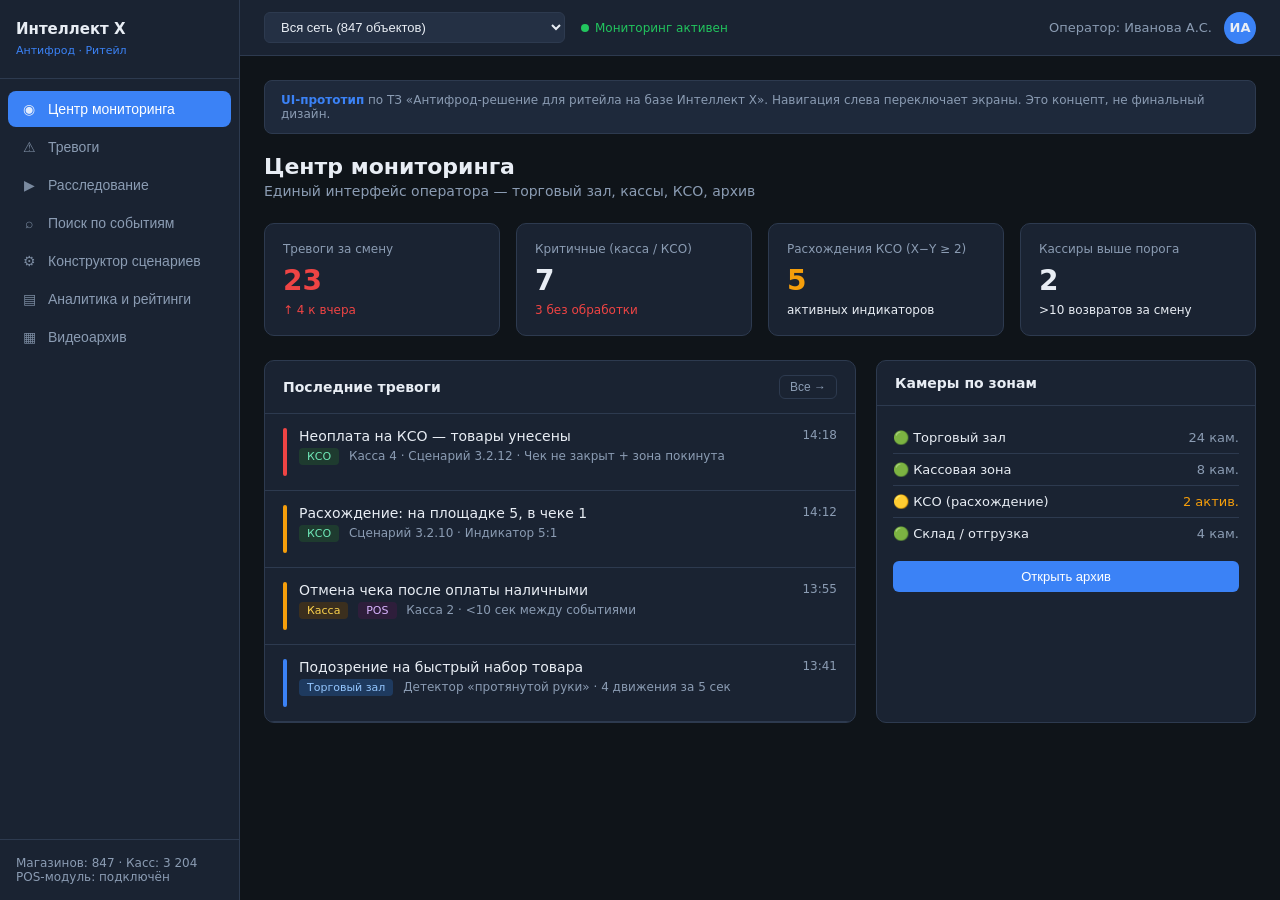
==== prototype/index.html @ 7a93de09 "1" ====
<!DOCTYPE html>
<html lang="ru">
<head>
  <meta charset="UTF-8">
  <meta name="viewport" content="width=device-width, initial-scale=1.0">
  <title>Интеллект Х — Антифрод Ритейл (прототип UI)</title>
  <style>
    :root {
      --bg: #0f1419;
      --surface: #1a2332;
      --surface2: #243044;
      --border: #2d3a4f;
      --text: #e8edf4;
      --muted: #8b9cb3;
      --accent: #3b82f6;
      --accent-hover: #2563eb;
      --danger: #ef4444;
      --warning: #f59e0b;
      --success: #22c55e;
      --sidebar-w: 240px;
    }
    * { box-sizing: border-box; margin: 0; padding: 0; }
    body {
      font-family: "Segoe UI", system-ui, sans-serif;
      background: var(--bg);
      color: var(--text);
      min-height: 100vh;
      display: flex;
    }
    .sidebar {
      width: var(--sidebar-w);
      background: var(--surface);
      border-right: 1px solid var(--border);
      display: flex;
      flex-direction: column;
      flex-shrink: 0;
    }
    .logo {
      padding: 20px 16px;
      border-bottom: 1px solid var(--border);
      font-weight: 700;
      font-size: 15px;
      line-height: 1.3;
    }
    .logo span { color: var(--accent); display: block; font-size: 11px; font-weight: 500; margin-top: 4px; }
    .nav { padding: 12px 8px; flex: 1; }
    .nav-item {
      display: flex; align-items: center; gap: 10px;
      padding: 10px 12px; border-radius: 8px; cursor: pointer;
      color: var(--muted); font-size: 14px; margin-bottom: 2px;
      border: none; background: none; width: 100%; text-align: left;
    }
    .nav-item:hover { background: var(--surface2); color: var(--text); }
    .nav-item.active { background: var(--accent); color: #fff; }
    .nav-icon { width: 18px; text-align: center; opacity: 0.85; }
    .sidebar-footer {
      padding: 16px; border-top: 1px solid var(--border);
      font-size: 12px; color: var(--muted);
    }
    .main { flex: 1; display: flex; flex-direction: column; overflow: hidden; }
    .topbar {
      height: 56px; background: var(--surface);
      border-bottom: 1px solid var(--border);
      display: flex; align-items: center; justify-content: space-between;
      padding: 0 24px;
    }
    .topbar-left { display: flex; align-items: center; gap: 16px; }
    .store-select {
      background: var(--surface2); border: 1px solid var(--border);
      color: var(--text); padding: 6px 12px; border-radius: 6px; font-size: 13px;
    }
    .badge-live {
      display: flex; align-items: center; gap: 6px;
      font-size: 12px; color: var(--success);
    }
    .badge-live::before {
      content: ""; width: 8px; height: 8px; border-radius: 50%;
      background: var(--success); animation: pulse 2s infinite;
    }
    @keyframes pulse { 0%,100% { opacity: 1; } 50% { opacity: 0.4; } }
    .topbar-right { display: flex; align-items: center; gap: 12px; }
    .avatar {
      width: 32px; height: 32px; border-radius: 50%;
      background: var(--accent); display: flex; align-items: center;
      justify-content: center; font-size: 13px; font-weight: 600;
    }
    .content { flex: 1; overflow: auto; padding: 24px; }
    .screen { display: none; }
    .screen.active { display: block; }
    h1 { font-size: 22px; font-weight: 600; margin-bottom: 4px; }
    .subtitle { color: var(--muted); font-size: 14px; margin-bottom: 24px; }
    .kpi-grid {
      display: grid; grid-template-columns: repeat(4, 1fr); gap: 16px; margin-bottom: 24px;
    }
    .kpi-card {
      background: var(--surface); border: 1px solid var(--border);
      border-radius: 10px; padding: 18px;
    }
    .kpi-label { font-size: 12px; color: var(--muted); margin-bottom: 8px; }
    .kpi-value { font-size: 28px; font-weight: 700; }
    .kpi-delta { font-size: 12px; margin-top: 6px; }
    .kpi-delta.up { color: var(--danger); }
    .kpi-delta.down { color: var(--success); }
    .grid-2 { display: grid; grid-template-columns: 1fr 380px; gap: 20px; }
    .panel {
      background: var(--surface); border: 1px solid var(--border);
      border-radius: 10px; overflow: hidden;
    }
    .panel-header {
      padding: 14px 18px; border-bottom: 1px solid var(--border);
      display: flex; justify-content: space-between; align-items: center;
      font-weight: 600; font-size: 14px;
    }
    .panel-body { padding: 0; }
    .alert-list { list-style: none; }
    .alert-item {
      padding: 14px 18px; border-bottom: 1px solid var(--border);
      cursor: pointer; transition: background 0.15s;
      display: grid; grid-template-columns: auto 1fr auto; gap: 12px; align-items: start;
    }
    .alert-item:hover { background: var(--surface2); }
    .alert-severity {
      width: 4px; height: 48px; border-radius: 2px; align-self: center;
    }
    .alert-severity.critical { background: var(--danger); }
    .alert-severity.high { background: var(--warning); }
    .alert-severity.medium { background: var(--accent); }
    .alert-title { font-size: 14px; font-weight: 500; margin-bottom: 4px; }
    .alert-meta { font-size: 12px; color: var(--muted); }
    .alert-time { font-size: 12px; color: var(--muted); white-space: nowrap; }
    .tag {
      display: inline-block; padding: 2px 8px; border-radius: 4px;
      font-size: 11px; font-weight: 500; margin-right: 6px;
    }
    .tag-hall { background: #1e3a5f; color: #93c5fd; }
    .tag-pos { background: #3b2f1e; color: #fcd34d; }
    .tag-kso { background: #1e3b2f; color: #6ee7b7; }
    .tag-pos-module { background: #2e1e3b; color: #d8b4fe; }
    .video-mock {
      aspect-ratio: 16/9; background: #0a0e14;
      position: relative; display: flex; align-items: center; justify-content: center;
      color: var(--muted); font-size: 13px;
    }
    .video-overlay {
      position: absolute; top: 12px; left: 12px;
      background: rgba(0,0,0,0.75); padding: 8px 12px; border-radius: 6px;
      font-size: 13px; border: 1px solid var(--warning);
    }
    .video-overlay .counter { color: var(--warning); font-weight: 700; font-size: 18px; }
    .video-controls {
      position: absolute; bottom: 0; left: 0; right: 0;
      background: linear-gradient(transparent, rgba(0,0,0,0.8));
      padding: 12px 16px; display: flex; gap: 8px; align-items: center;
    }
    .timeline {
      height: 48px; background: var(--surface2); border-radius: 6px;
      margin: 16px 18px; position: relative; overflow: hidden;
    }
    .timeline-bar {
      position: absolute; top: 50%; left: 0; right: 0; height: 4px;
      background: var(--border); transform: translateY(-50%);
    }
    .timeline-marker {
      position: absolute; top: 8px; width: 2px; height: 32px;
      background: var(--accent);
    }
    .timeline-marker.pos { background: var(--warning); }
    .timeline-marker.alert { background: var(--danger); }
    .pos-events { padding: 0 18px 18px; }
    .pos-event {
      display: flex; gap: 12px; padding: 10px 0;
      border-bottom: 1px solid var(--border); font-size: 13px;
    }
    .pos-time { color: var(--muted); width: 70px; flex-shrink: 0; font-family: monospace; }
    .filters {
      display: flex; gap: 10px; flex-wrap: wrap; margin-bottom: 20px;
    }
    .filter-chip {
      padding: 6px 14px; border-radius: 20px; font-size: 13px;
      border: 1px solid var(--border); background: var(--surface);
      color: var(--muted); cursor: pointer;
    }
    .filter-chip.active { border-color: var(--accent); color: var(--accent); background: #1e3a5f; }
    .btn {
      padding: 8px 16px; border-radius: 6px; font-size: 13px;
      border: none; cursor: pointer; font-weight: 500;
    }
    .btn-primary { background: var(--accent); color: #fff; }
    .btn-primary:hover { background: var(--accent-hover); }
    .btn-ghost { background: transparent; color: var(--muted); border: 1px solid var(--border); }
    .btn-ghost:hover { color: var(--text); border-color: var(--muted); }
    .search-form {
      background: var(--surface); border: 1px solid var(--border);
      border-radius: 10px; padding: 20px; margin-bottom: 20px;
    }
    .form-row { display: grid; grid-template-columns: repeat(3, 1fr); gap: 16px; margin-bottom: 16px; }
    .form-group label { display: block; font-size: 12px; color: var(--muted); margin-bottom: 6px; }
    .form-group select, .form-group input {
      width: 100%; padding: 8px 12px; border-radius: 6px;
      background: var(--surface2); border: 1px solid var(--border);
      color: var(--text); font-size: 13px;
    }
    .saved-templates { display: flex; gap: 10px; flex-wrap: wrap; margin-top: 12px; }
    .template-card {
      padding: 10px 14px; background: var(--surface2); border-radius: 8px;
      border: 1px solid var(--border); font-size: 13px; cursor: pointer;
    }
    .template-card:hover { border-color: var(--accent); }
    .constructor {
      display: grid; grid-template-columns: 220px 1fr 280px; gap: 16px; min-height: 520px;
    }
    .block-palette { background: var(--surface); border: 1px solid var(--border); border-radius: 10px; padding: 14px; }
    .block-palette h3 { font-size: 12px; color: var(--muted); margin-bottom: 12px; text-transform: uppercase; letter-spacing: 0.05em; }
    .palette-item {
      padding: 10px; background: var(--surface2); border-radius: 6px;
      margin-bottom: 8px; font-size: 13px; cursor: grab; border: 1px dashed var(--border);
    }
    .canvas {
      background: var(--surface); border: 1px solid var(--border);
      border-radius: 10px; padding: 24px; position: relative;
    }
    .scenario-node {
      background: var(--surface2); border: 2px solid var(--accent);
      border-radius: 10px; padding: 14px 18px; margin: 0 auto 16px;
      max-width: 320px; text-align: center; font-size: 13px;
    }
    .scenario-connector {
      text-align: center; color: var(--accent); font-weight: 700; font-size: 18px; margin: 4px 0;
    }
    .scenario-props {
      background: var(--surface); border: 1px solid var(--border);
      border-radius: 10px; padding: 16px;
    }
    .scenario-props h3 { font-size: 14px; margin-bottom: 14px; }
    .prop-row { margin-bottom: 12px; }
    .prop-row label { font-size: 12px; color: var(--muted); display: block; margin-bottom: 4px; }
    .prop-row input { width: 100%; padding: 6px 10px; border-radius: 4px; background: var(--surface2); border: 1px solid var(--border); color: var(--text); }
    table { width: 100%; border-collapse: collapse; font-size: 13px; }
    th, td { padding: 12px 16px; text-align: left; border-bottom: 1px solid var(--border); }
    th { color: var(--muted); font-weight: 500; font-size: 12px; text-transform: uppercase; }
    tr:hover td { background: var(--surface2); }
    .rank { font-weight: 700; color: var(--muted); width: 40px; }
    .rank-1 { color: #fbbf24; }
    .rank-2 { color: #94a3b8; }
    .rank-3 { color: #cd7f32; }
    .bar-cell { display: flex; align-items: center; gap: 10px; }
    .bar { height: 6px; border-radius: 3px; background: var(--accent); min-width: 20px; }
    .chart-placeholder {
      height: 200px; background: var(--surface2); border-radius: 8px;
      display: flex; align-items: center; justify-content: center;
      color: var(--muted); font-size: 13px; margin-top: 16px;
    }
    .tabs { display: flex; gap: 4px; margin-bottom: 20px; }
    .tab {
      padding: 8px 16px; border-radius: 6px; font-size: 13px;
      cursor: pointer; color: var(--muted); background: none; border: none;
    }
    .tab.active { background: var(--surface2); color: var(--text); }
    .proto-note {
      background: #1e293b; border: 1px solid var(--border); border-radius: 8px;
      padding: 12px 16px; font-size: 12px; color: var(--muted); margin-bottom: 20px;
    }
    .proto-note strong { color: var(--accent); }
    @media (max-width: 1200px) {
      .kpi-grid { grid-template-columns: repeat(2, 1fr); }
      .grid-2, .constructor { grid-template-columns: 1fr; }
    }
  </style>
</head>
<body>
  <aside class="sidebar">
    <div class="logo">
      Интеллект Х
      <span>Антифрод · Ритейл</span>
    </div>
    <nav class="nav">
      <button class="nav-item active" data-screen="dashboard">
        <span class="nav-icon">◉</span> Центр мониторинга
      </button>
      <button class="nav-item" data-screen="alerts">
        <span class="nav-icon">⚠</span> Тревоги
      </button>
      <button class="nav-item" data-screen="incident">
        <span class="nav-icon">▶</span> Расследование
      </button>
      <button class="nav-item" data-screen="search">
        <span class="nav-icon">⌕</span> Поиск по событиям
      </button>
      <button class="nav-item" data-screen="constructor">
        <span class="nav-icon">⚙</span> Конструктор сценариев
      </button>
      <button class="nav-item" data-screen="analytics">
        <span class="nav-icon">▤</span> Аналитика и рейтинги
      </button>
      <button class="nav-item" data-screen="archive">
        <span class="nav-icon">▦</span> Видеоархив
      </button>
    </nav>
    <div class="sidebar-footer">
      Магазинов: 847 · Касс: 3 204<br>
      POS-модуль: подключён
    </div>
  </aside>

  <div class="main">
    <header class="topbar">
      <div class="topbar-left">
        <select class="store-select">
          <option>Вся сеть (847 объектов)</option>
          <option>Магазин №142 — Москва, ТЦ «Авиапарк»</option>
          <option>Магазин №089 — СПб, Невский</option>
        </select>
        <span class="badge-live">Мониторинг активен</span>
      </div>
      <div class="topbar-right">
        <span style="font-size:13px;color:var(--muted)">Оператор: Иванова А.С.</span>
        <div class="avatar">ИА</div>
      </div>
    </header>

    <div class="content">
      <div class="proto-note">
        <strong>UI-прототип</strong> по ТЗ «Антифрод-решение для ритейла на базе Интеллект Х».
        Навигация слева переключает экраны. Это концепт, не финальный дизайн.
      </div>

      <!-- DASHBOARD -->
      <section id="screen-dashboard" class="screen active">
        <h1>Центр мониторинга</h1>
        <p class="subtitle">Единый интерфейс оператора — торговый зал, кассы, КСО, архив</p>

        <div class="kpi-grid">
          <div class="kpi-card">
            <div class="kpi-label">Тревоги за смену</div>
            <div class="kpi-value" style="color:var(--danger)">23</div>
            <div class="kpi-delta up">↑ 4 к вчера</div>
          </div>
          <div class="kpi-card">
            <div class="kpi-label">Критичные (касса / КСО)</div>
            <div class="kpi-value">7</div>
            <div class="kpi-delta up">3 без обработки</div>
          </div>
          <div class="kpi-card">
            <div class="kpi-label">Расхождения КСО (X−Y ≥ 2)</div>
            <div class="kpi-value" style="color:var(--warning)">5</div>
            <div class="kpi-delta">активных индикаторов</div>
          </div>
          <div class="kpi-card">
            <div class="kpi-label">Кассиры выше порога</div>
            <div class="kpi-value">2</div>
            <div class="kpi-delta">&gt;10 возвратов за смену</div>
          </div>
        </div>

        <div class="grid-2">
          <div class="panel">
            <div class="panel-header">
              Последние тревоги
              <button class="btn btn-ghost" style="padding:4px 10px;font-size:12px" onclick="showScreen('alerts')">Все →</button>
            </div>
            <ul class="alert-list">
              <li class="alert-item" onclick="showScreen('incident')">
                <div class="alert-severity critical"></div>
                <div>
                  <div class="alert-title">Неоплата на КСО — товары унесены</div>
                  <div class="alert-meta">
                    <span class="tag tag-kso">КСО</span>
                    Касса 4 · Сценарий 3.2.12 · Чек не закрыт + зона покинута
                  </div>
                </div>
                <div class="alert-time">14:18</div>
              </li>
              <li class="alert-item" onclick="showScreen('incident')">
                <div class="alert-severity high"></div>
                <div>
                  <div class="alert-title">Расхождение: на площадке 5, в чеке 1</div>
                  <div class="alert-meta">
                    <span class="tag tag-kso">КСО</span>
                    Сценарий 3.2.10 · Индикатор 5:1
                  </div>
                </div>
                <div class="alert-time">14:12</div>
              </li>
              <li class="alert-item" onclick="showScreen('incident')">
                <div class="alert-severity high"></div>
                <div>
                  <div class="alert-title">Отмена чека после оплаты наличными</div>
                  <div class="alert-meta">
                    <span class="tag tag-pos">Касса</span>
                    <span class="tag tag-pos-module">POS</span>
                    Касса 2 · &lt;10 сек между событиями
                  </div>
                </div>
                <div class="alert-time">13:55</div>
              </li>
              <li class="alert-item" onclick="showScreen('incident')">
                <div class="alert-severity medium"></div>
                <div>
                  <div class="alert-title">Подозрение на быстрый набор товара</div>
                  <div class="alert-meta">
                    <span class="tag tag-hall">Торговый зал</span>
                    Детектор «протянутой руки» · 4 движения за 5 сек
                  </div>
                </div>
                <div class="alert-time">13:41</div>
              </li>
            </ul>
          </div>

          <div class="panel">
            <div class="panel-header">Камеры по зонам</div>
            <div class="panel-body" style="padding:16px">
              <div style="font-size:13px;margin-bottom:12px">
                <div style="display:flex;justify-content:space-between;padding:8px 0;border-bottom:1px solid var(--border)">
                  <span>🟢 Торговый зал</span><span style="color:var(--muted)">24 кам.</span>
                </div>
                <div style="display:flex;justify-content:space-between;padding:8px 0;border-bottom:1px solid var(--border)">
                  <span>🟢 Кассовая зона</span><span style="color:var(--muted)">8 кам.</span>
                </div>
                <div style="display:flex;justify-content:space-between;padding:8px 0;border-bottom:1px solid var(--border)">
                  <span>🟡 КСО (расхождение)</span><span style="color:var(--warning)">2 актив.</span>
                </div>
                <div style="display:flex;justify-content:space-between;padding:8px 0">
                  <span>🟢 Склад / отгрузка</span><span style="color:var(--muted)">4 кам.</span>
                </div>
              </div>
              <button class="btn btn-primary" style="width:100%" onclick="showScreen('archive')">Открыть архив</button>
            </div>
          </div>
        </div>
      </section>

      <!-- ALERTS -->
      <section id="screen-alerts" class="screen">
        <h1>Тревоги</h1>
        <p class="subtitle">События от составных сценариев: POS + видеоаналитика + пользовательские условия</p>

        <div class="filters">
          <span class="filter-chip active">Все</span>
          <span class="filter-chip">Торговый зал</span>
          <span class="filter-chip">Кассы</span>
          <span class="filter-chip">КСО</span>
          <span class="filter-chip">Склад</span>
          <span class="filter-chip">Критичные</span>
          <span class="filter-chip">Не обработаны</span>
        </div>

        <div class="panel">
          <table>
            <thead>
              <tr>
                <th>Время</th>
                <th>Сценарий</th>
                <th>Зона</th>
                <th>Объект</th>
                <th>Условия</th>
                <th>Статус</th>
              </tr>
            </thead>
            <tbody>
              <tr style="cursor:pointer" onclick="showScreen('incident')">
                <td>14:18:32</td>
                <td>Неоплата, товары унесены (3.2.12)</td>
                <td><span class="tag tag-kso">КСО</span></td>
                <td>КСО-4</td>
                <td>Чек открыт · Покидание зоны · Товаров: 0</td>
                <td style="color:var(--danger)">Новая</td>
              </tr>
              <tr style="cursor:pointer" onclick="showScreen('incident')">
                <td>14:12:05</td>
                <td>Расхождение по количеству (3.2.10)</td>
                <td><span class="tag tag-kso">КСО</span></td>
                <td>КСО-2</td>
                <td>На площадке: 5 · В чеке: 1</td>
                <td style="color:var(--warning)">В работе</td>
              </tr>
              <tr style="cursor:pointer" onclick="showScreen('incident')">
                <td>13:55:18</td>
                <td>Отмена после оплаты наличными (3.2.3)</td>
                <td><span class="tag tag-pos">Касса</span></td>
                <td>Касса 2</td>
                <td>Интервал: 7 сек</td>
                <td style="color:var(--muted)">Закрыта</td>
              </tr>
              <tr>
                <td>13:48:44</td>
                <td>Наличные в зоне без POS (3.2.4)</td>
                <td><span class="tag tag-pos">Касса</span></td>
                <td>Касса 5</td>
                <td>Детектор наличных · POS молчит 30 сек</td>
                <td style="color:var(--muted)">Закрыта</td>
              </tr>
              <tr>
                <td>13:41:02</td>
                <td>Хаотичный набор товаров (1.2.8)</td>
                <td><span class="tag tag-hall">Зал</span></td>
                <td>Кам. 12</td>
                <td>4 движения руки за 5 сек</td>
                <td style="color:var(--muted)">Закрыта</td>
              </tr>
              <tr>
                <td>13:22:11</td>
                <td>Операция без покупателя (3.2.1)</td>
                <td><span class="tag tag-pos">Касса</span></td>
                <td>Касса 1</td>
                <td>Возврат + отсутствие человека</td>
                <td style="color:var(--danger)">Новая</td>
              </tr>
            </tbody>
          </table>
        </div>
      </section>

      <!-- INCIDENT -->
      <section id="screen-incident" class="screen">
        <h1>Расследование инцидента</h1>
        <p class="subtitle">Синхронизация видеоархива с POS-событиями · Сценарий 3.2.10</p>

        <div class="grid-2" style="grid-template-columns:1fr 400px">
          <div>
            <div class="panel" style="margin-bottom:16px">
              <div class="video-mock">
                <span>[ Видеопоток КСО-2 · Камера над площадкой ]</span>
                <div class="video-overlay">
                  <div>На площадке: <span class="counter">5</span> шт.</div>
                  <div>В чеке: <span class="counter" style="color:var(--danger)">1</span> шт.</div>
                  <div style="margin-top:4px;font-size:16px">Индикатор: <strong>5:1</strong></div>
                </div>
                <div class="video-controls">
                  <button class="btn btn-ghost" style="padding:4px 10px">⏮</button>
                  <button class="btn btn-primary" style="padding:4px 14px">▶</button>
                  <button class="btn btn-ghost" style="padding:4px 10px">⏭</button>
                  <span style="font-size:12px;color:#ccc;margin-left:8px">14:12:05 / 14:12:45</span>
                </div>
              </div>
              <div class="timeline">
                <div class="timeline-bar"></div>
                <div class="timeline-marker" style="left:15%"></div>
                <div class="timeline-marker pos" style="left:35%" title="POS: сканирование"></div>
                <div class="timeline-marker pos" style="left:50%" title="POS: оплата"></div>
                <div class="timeline-marker alert" style="left:72%" title="Тревога"></div>
              </div>
            </div>
            <div style="display:flex;gap:10px">
              <button class="btn btn-primary">Подтвердить инцидент</button>
              <button class="btn btn-ghost">Ложное срабатывание</button>
              <button class="btn btn-ghost">Экспорт клипа</button>
            </div>
          </div>

          <div class="panel">
            <div class="panel-header">POS-события (синхронизация)</div>
            <div class="pos-events">
              <div class="pos-event">
                <span class="pos-time">14:12:05</span>
                <span><strong>Тревога:</strong> X−Y ≥ 2 (5 на площадке, 1 в чеке)</span>
              </div>
              <div class="pos-event">
                <span class="pos-time">14:11:58</span>
                <span>Сканирование: Молоко 3.2% 1л</span>
              </div>
              <div class="pos-event">
                <span class="pos-time">14:11:42</span>
                <span>Сканирование: Хлеб белый</span>
              </div>
              <div class="pos-event">
                <span class="pos-time">14:11:30</span>
                <span>Начало чека · КСО-2</span>
              </div>
            </div>
            <div class="panel-header" style="border-top:1px solid var(--border)">Состав сценария</div>
            <div style="padding:16px;font-size:13px;line-height:1.6">
              <div>① Детектор подсчёта товаров (Perfema) → X = 5</div>
              <div>② POS: оплаченных позиций → Y = 1</div>
              <div>③ Условие: X − Y ≥ 2 → <strong style="color:var(--danger)">Тревога</strong></div>
            </div>
          </div>
        </div>
      </section>

      <!-- SEARCH -->
      <section id="screen-search" class="screen">
        <h1>Поиск по событиям</h1>
        <p class="subtitle">Интерактивный поиск в архиве · Комбинация параметров · Сохранённые шаблоны (п. 3.1.1)</p>

        <div class="search-form">
          <div class="form-row">
            <div class="form-group">
              <label>Тип POS-события</label>
              <select>
                <option>Все подозрительные</option>
                <option>Возврат товара</option>
                <option>Аннуляция чека</option>
                <option>Отложенный чек</option>
                <option>Открытие денежного ящика</option>
                <option>Сканирование вне чека</option>
                <option>Применение скидки</option>
              </select>
            </div>
            <div class="form-group">
              <label>Зона / камера</label>
              <select>
                <option>Все зоны</option>
                <option>Торговый зал</option>
                <option>Кассовая зона</option>
                <option>КСО</option>
                <option>Склад / отгрузка</option>
              </select>
            </div>
            <div class="form-group">
              <label>Период</label>
              <input type="text" value="26.08.2026 08:00 — 26.08.2026 15:00">
            </div>
          </div>
          <div class="form-row">
            <div class="form-group">
              <label>Касса / КСО</label>
              <select><option>Любая</option><option>Касса 1</option><option>КСО-2</option></select>
            </div>
            <div class="form-group">
              <label>Кассир (ID)</label>
              <input type="text" placeholder="Не указан">
            </div>
            <div class="form-group">
              <label>Комбинировать с</label>
              <select>
                <option>— без доп. условия —</option>
                <option>И: отсутствие покупателя</option>
                <option>И: сработал детектор наличных</option>
                <option>И: расхождение товаров КСО</option>
              </select>
            </div>
          </div>
          <div style="display:flex;gap:10px;align-items:center">
            <button class="btn btn-primary">Найти в архиве</button>
            <button class="btn btn-ghost">+ Сохранить как шаблон</button>
          </div>
          <div class="saved-templates">
            <span style="font-size:12px;color:var(--muted);align-self:center">Шаблоны:</span>
            <div class="template-card">🔖 Возвраты без покупателя</div>
            <div class="template-card">🔖 Аннуляции за смену</div>
            <div class="template-card">🔖 КСО — неоплата</div>
            <div class="template-card">🔖 Открытие ящика вне чека</div>
          </div>
        </div>

        <div class="panel">
          <div class="panel-header">Результаты: 47 событий</div>
          <table>
            <thead>
              <tr><th>Время</th><th>Событие</th><th>Касса</th><th>Кассир</th><th>Действие</th></tr>
            </thead>
            <tbody>
              <tr>
                <td>12:34:11</td><td>Аннуляция чека</td><td>Касса 3</td><td>ID 1042</td>
                <td><button class="btn btn-ghost" style="padding:4px 10px" onclick="showScreen('incident')">▶ Видео</button></td>
              </tr>
              <tr>
                <td>11:08:55</td><td>Возврат товара</td><td>Касса 1</td><td>ID 0871</td>
                <td><button class="btn btn-ghost" style="padding:4px 10px" onclick="showScreen('incident')">▶ Видео</button></td>
              </tr>
            </tbody>
          </table>
        </div>
      </section>

      <!-- CONSTRUCTOR -->
      <section id="screen-constructor" class="screen">
        <h1>Конструктор сценариев</h1>
        <p class="subtitle">Создание составных тревожных сценариев · POS + видео + условия (п. 3.1.3, 4.1.1)</p>

        <div class="constructor">
          <div class="block-palette">
            <h3>POS-события</h3>
            <div class="palette-item">Возврат товара</div>
            <div class="palette-item">Аннуляция чека</div>
            <div class="palette-item">Оплата наличными</div>
            <div class="palette-item">Открытие ящика</div>
            <h3 style="margin-top:16px">Видео-детекторы</h3>
            <div class="palette-item">Присутствие человека</div>
            <div class="palette-item">Оставленный предмет</div>
            <div class="palette-item">Наличные в зоне</div>
            <div class="palette-item">Подсчёт товаров</div>
            <div class="palette-item">Протянутая рука</div>
            <h3 style="margin-top:16px">Логика</h3>
            <div class="palette-item">И (AND)</div>
            <div class="palette-item">ИЛИ (OR)</div>
            <div class="palette-item">Задержка (N сек)</div>
          </div>

          <div class="canvas">
            <div style="text-align:center;color:var(--muted);font-size:12px;margin-bottom:20px">Пример: «Тревога при отсутствии покупателя» (3.2.1)</div>
            <div class="scenario-node">POS: Возврат / Аннуляция / Открытие ящика</div>
            <div class="scenario-connector">И</div>
            <div class="scenario-node">Детектор «Присутствие человека»<br><small style="color:var(--muted)">не сработал в течение N сек</small></div>
            <div class="scenario-connector">→</div>
            <div class="scenario-node" style="border-color:var(--danger)">⚠ Генерация тревоги</div>
            <div style="margin-top:24px;display:flex;gap:10px;justify-content:center">
              <button class="btn btn-primary">Сохранить сценарий</button>
              <button class="btn btn-ghost">Сохранить как шаблон</button>
              <button class="btn btn-ghost">Тест на архиве</button>
            </div>
          </div>

          <div class="scenario-props">
            <h3>Параметры узла</h3>
            <div class="prop-row">
              <label>Таймаут отсутствия покупателя (сек)</label>
              <input type="number" value="5">
            </div>
            <div class="prop-row">
              <label>Список POS-событий</label>
              <input type="text" value="Возврат, Аннуляция, Ящик">
            </div>
            <div class="prop-row">
              <label>Зона применения</label>
              <input type="text" value="Кассовая зона">
            </div>
            <div class="prop-row">
              <label>Название сценария</label>
              <input type="text" value="Операция без покупателя">
            </div>
            <div class="prop-row">
              <label>Приоритет тревоги</label>
              <select style="width:100%;padding:6px;background:var(--surface2);border:1px solid var(--border);color:var(--text);border-radius:4px">
                <option>Высокий</option><option>Средний</option><option>Низкий</option>
              </select>
            </div>
          </div>
        </div>
      </section>

      <!-- ANALYTICS -->
      <section id="screen-analytics" class="screen">
        <h1>Аналитика и рейтинги</h1>
        <p class="subtitle">Менеджер инцидентов · Аномальное поведение кассиров · Бенчмаркинг (п. 3.1.4, 4.1.6)</p>

        <div class="tabs">
          <button class="tab active">Кассиры</button>
          <button class="tab">Магазины</button>
          <button class="tab">Сценарии</button>
          <button class="tab">Потери</button>
        </div>

        <div class="grid-2">
          <div class="panel">
            <div class="panel-header">Топ кассиров по тревожным операциям (смена)</div>
            <table>
              <thead>
                <tr><th>#</th><th>Кассир</th><th>Возвраты</th><th>Аннуляции</th><th>Всего</th><th></th></tr>
              </thead>
              <tbody>
                <tr>
                  <td class="rank rank-1">1</td>
                  <td>ID 1042 · Петров С.</td>
                  <td>12</td><td>4</td>
                  <td><div class="bar-cell"><div class="bar" style="width:120px;background:var(--danger)"></div>16</div></td>
                  <td><span style="color:var(--danger);font-size:12px">↑ порог</span></td>
                </tr>
                <tr>
                  <td class="rank rank-2">2</td>
                  <td>ID 0871 · Сидорова М.</td>
                  <td>11</td><td>2</td>
                  <td><div class="bar-cell"><div class="bar" style="width:100px;background:var(--warning)"></div>13</div></td>
                  <td><span style="color:var(--warning);font-size:12px">↑ порог</span></td>
                </tr>
                <tr>
                  <td class="rank rank-3">3</td>
                  <td>ID 0234 · Козлов А.</td>
                  <td>6</td><td>3</td>
                  <td><div class="bar-cell"><div class="bar" style="width:60px"></div>9</div></td>
                  <td></td>
                </tr>
              </tbody>
            </table>
            <div style="padding:14px 18px;border-top:1px solid var(--border);font-size:12px;color:var(--muted)">
              Порог: &gt;10 возвратов за смену → уведомление руководителю
            </div>
          </div>

          <div class="panel">
            <div class="panel-header">Топ-5 магазинов по инцидентам</div>
            <table>
              <thead><tr><th>#</th><th>Магазин</th><th>Инциденты</th><th>Тренд</th></tr></thead>
              <tbody>
                <tr><td class="rank rank-1">1</td><td>№142 Авиапарк</td><td>34</td><td style="color:var(--danger)">↑ 12%</td></tr>
                <tr><td class="rank rank-2">2</td><td>№089 Невский</td><td>28</td><td style="color:var(--success)">↓ 3%</td></tr>
                <tr><td class="rank rank-3">3</td><td>ℹ031 Казань</td><td>22</td><td>—</td></tr>
              </tbody>
            </table>
            <div class="chart-placeholder">📊 Дашборд: динамика потерь по сети</div>
          </div>
        </div>
      </section>

      <!-- ARCHIVE -->
      <section id="screen-archive" class="screen">
        <h1>Видеоархив</h1>
        <p class="subtitle">Поиск по титрам POS · Синхронизация с транзакциями</p>

        <div class="search-form" style="margin-bottom:16px">
          <div class="form-row" style="grid-template-columns:1fr 1fr 1fr auto;align-items:end">
            <div class="form-group">
              <label>Камера</label>
              <select><option>КСО-2 — вид сверху</option><option>Касса 2 — фронт</option></select>
            </div>
            <div class="form-group">
              <label>Дата и время</label>
              <input type="text" value="26.08.2026 14:12:00">
            </div>
            <div class="form-group">
              <label>POS-титр</label>
              <select><option>Любой</option><option>Аннуляция</option><option>Сканирование</option></select>
            </div>
            <button class="btn btn-primary">Перейти</button>
          </div>
        </div>

        <div class="panel">
          <div class="video-mock" style="min-height:360px">
            <span>[ Архив · Камера КСО-2 · 26.08.2026 14:12:05 ]</span>
            <div class="video-overlay">
              POS-титр: «Сканирование: Хлеб белый»<br>
              <span style="font-size:11px;color:var(--muted)">Синхронизация POS-модуля</span>
            </div>
          </div>
        </div>
      </section>
    </div>
  </div>

  <script>
    function showScreen(id) {
      document.querySelectorAll('.screen').forEach(s => s.classList.remove('active'));
      document.querySelectorAll('.nav-item').forEach(n => n.classList.remove('active'));
      const screen = document.getElementById('screen-' + id);
      if (screen) screen.classList.add('active');
      const nav = document.querySelector('[data-screen="' + id + '"]');
      if (nav) nav.classList.add('active');
    }
    document.querySelectorAll('.nav-item').forEach(btn => {
      btn.addEventListener('click', () => showScreen(btn.dataset.screen));
    });
    document.querySelectorAll('.filter-chip').forEach(chip => {
      chip.addEventListener('click', () => {
        chip.parentElement.querySelectorAll('.filter-chip').forEach(c => c.classList.remove('active'));
        chip.classList.add('active');
      });
    });
  </script>
</body>
</html>
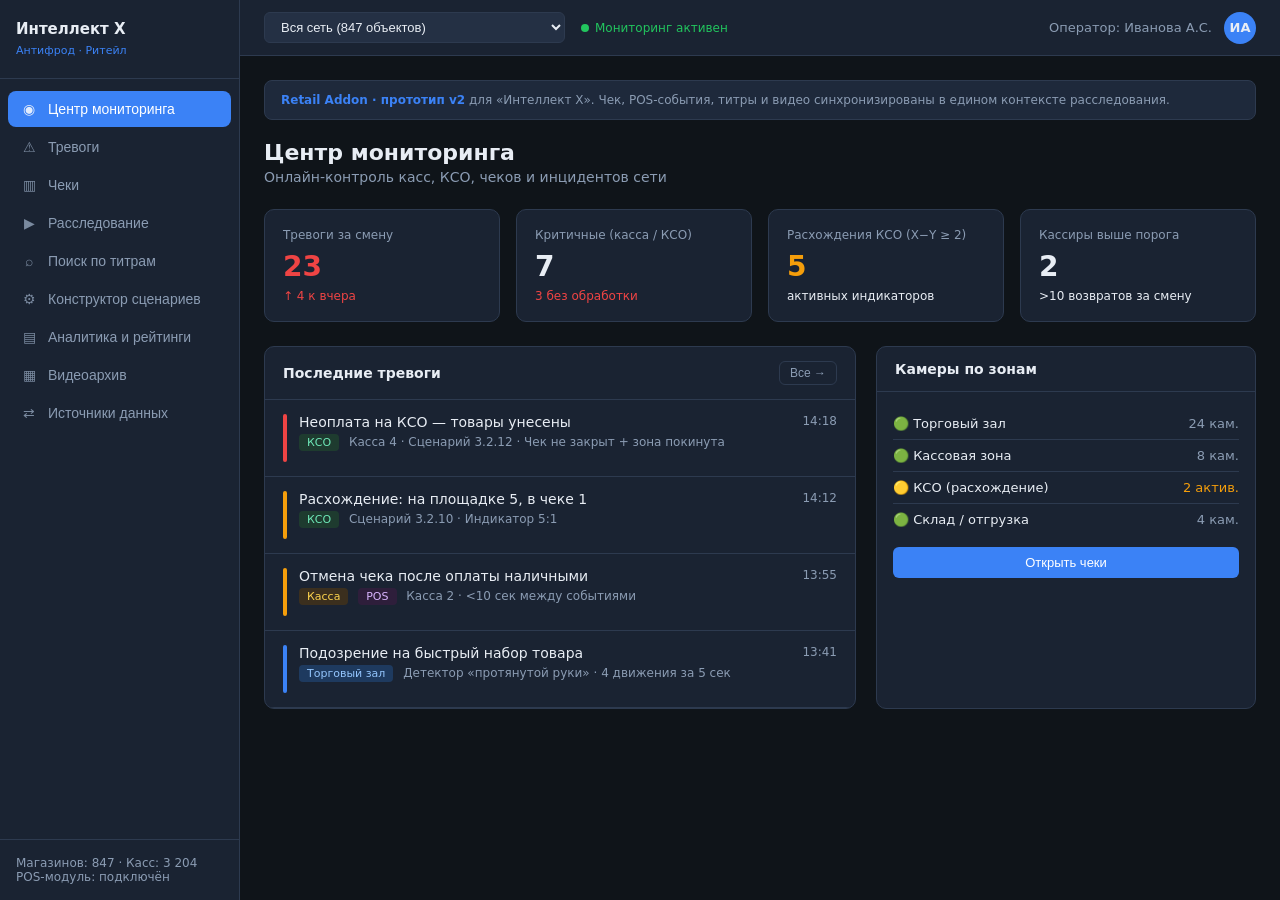
==== commit 309527be: "v2" ====
--- a/prototype/index.html
+++ b/prototype/index.html
@@ -261,9 +261,72 @@
       padding: 12px 16px; font-size: 12px; color: var(--muted); margin-bottom: 20px;
     }
     .proto-note strong { color: var(--accent); }
+    .status-dot { width: 7px; height: 7px; border-radius: 50%; display: inline-block; margin-right: 6px; }
+    .receipt-layout { display: grid; grid-template-columns: minmax(520px, 1.25fr) minmax(460px, .95fr); gap: 16px; }
+    .receipt-row { cursor: pointer; }
+    .receipt-row.selected td { background: rgba(59,130,246,.14); }
+    .receipt-total { font-size: 22px; font-weight: 700; }
+    .receipt-paper { padding: 18px; font-family: "Cascadia Mono", Consolas, monospace; font-size: 12px; }
+    .receipt-head { text-align: center; padding-bottom: 12px; border-bottom: 1px dashed var(--border); margin-bottom: 8px; }
+    .receipt-line { display: grid; grid-template-columns: 1fr auto; gap: 14px; padding: 8px 4px; border-bottom: 1px dashed var(--border); cursor: pointer; }
+    .receipt-line:hover, .receipt-line.active { background: var(--surface2); color: #fff; }
+    .receipt-line.risk { color: #fca5a5; background: rgba(239,68,68,.08); }
+    .receipt-caption {
+      position: absolute; left: 14px; bottom: 54px; width: min(440px, calc(100% - 28px));
+      padding: 10px 12px; background: rgba(3,7,18,.84); border-left: 3px solid var(--accent);
+      font-family: "Cascadia Mono", Consolas, monospace; font-size: 12px; line-height: 1.45;
+      box-shadow: 0 8px 30px rgba(0,0,0,.35);
+    }
+    .receipt-caption .risk-line { color: #fca5a5; font-weight: 700; }
+    .camera-art {
+      position:absolute; inset:0; overflow:hidden;
+      background: linear-gradient(145deg,#18212d 0%,#0c1118 55%,#151d27 100%);
+    }
+    .camera-art::before {
+      content:""; position:absolute; width:46%; height:38%; left:28%; top:26%;
+      background:#293748; border:12px solid #111923; transform:perspective(450px) rotateX(55deg);
+      box-shadow:0 24px 40px rgba(0,0,0,.45);
+    }
+    .camera-art::after {
+      content:"КАССОВАЯ ЗОНА · ВИД СВЕРХУ"; position:absolute; right:12px; top:12px;
+      font-size:10px; letter-spacing:.08em; color:#a8b5c6; background:rgba(0,0,0,.55); padding:5px 8px;
+    }
+    .video-label { position:relative; z-index:1; color:#9aa9bc; }
+    .split-tabs { display:flex; gap:2px; border-bottom:1px solid var(--border); padding:0 14px; background:var(--surface); }
+    .split-tab { padding:11px 14px; border:0; color:var(--muted); background:none; cursor:pointer; border-bottom:2px solid transparent; }
+    .split-tab.active { color:#fff; border-bottom-color:var(--accent); }
+    .source-grid { display:grid; grid-template-columns:repeat(3,1fr); gap:14px; }
+    .source-card { background:var(--surface); border:1px solid var(--border); border-radius:10px; padding:16px; }
+    .source-top { display:flex; justify-content:space-between; gap:12px; margin-bottom:14px; }
+    .source-name { font-weight:600; font-size:14px; }
+    .source-meta { color:var(--muted); font-size:12px; line-height:1.7; }
+    .health { font-size:11px; border-radius:12px; padding:3px 8px; white-space:nowrap; height:max-content; }
+    .health.ok { color:#86efac; background:rgba(34,197,94,.12); }
+    .health.warn { color:#fcd34d; background:rgba(245,158,11,.12); }
+    .health.err { color:#fca5a5; background:rgba(239,68,68,.12); }
+    .flow { display:flex; align-items:center; justify-content:center; gap:8px; flex-wrap:wrap; padding:20px; }
+    .flow-node { border:1px solid var(--border); background:var(--surface2); border-radius:8px; padding:10px 13px; font-size:12px; }
+    .flow-arrow { color:var(--accent); }
+    .toast {
+      position:fixed; right:24px; bottom:24px; z-index:20; padding:12px 16px;
+      border:1px solid #35557d; background:#17263a; border-radius:8px; font-size:13px;
+      opacity:0; transform:translateY(8px); pointer-events:none; transition:.2s;
+    }
+    .toast.show { opacity:1; transform:translateY(0); }
     @media (max-width: 1200px) {
       .kpi-grid { grid-template-columns: repeat(2, 1fr); }
-      .grid-2, .constructor { grid-template-columns: 1fr; }
+      .grid-2, .constructor, .receipt-layout { grid-template-columns: 1fr; }
+      .source-grid { grid-template-columns:1fr 1fr; }
+    }
+    @media (max-width: 780px) {
+      .sidebar { width:72px; }
+      .logo { font-size:0; }
+      .logo span { font-size:9px; }
+      .nav-item { font-size:0; justify-content:center; }
+      .nav-icon { font-size:17px; }
+      .sidebar-footer { display:none; }
+      .form-row, .kpi-grid, .source-grid { grid-template-columns:1fr !important; }
+      .content { padding:14px; }
     }
   </style>
 </head>
@@ -280,11 +343,14 @@
       <button class="nav-item" data-screen="alerts">
         <span class="nav-icon">⚠</span> Тревоги
       </button>
+      <button class="nav-item" data-screen="receipts">
+        <span class="nav-icon">▥</span> Чеки
+      </button>
       <button class="nav-item" data-screen="incident">
         <span class="nav-icon">▶</span> Расследование
       </button>
       <button class="nav-item" data-screen="search">
-        <span class="nav-icon">⌕</span> Поиск по событиям
+        <span class="nav-icon">⌕</span> Поиск по титрам
       </button>
       <button class="nav-item" data-screen="constructor">
         <span class="nav-icon">⚙</span> Конструктор сценариев
@@ -294,6 +360,9 @@
       </button>
       <button class="nav-item" data-screen="archive">
         <span class="nav-icon">▦</span> Видеоархив
+      </button>
+      <button class="nav-item" data-screen="sources">
+        <span class="nav-icon">⇄</span> Источники данных
       </button>
     </nav>
     <div class="sidebar-footer">
@@ -320,14 +389,14 @@
 
     <div class="content">
       <div class="proto-note">
-        <strong>UI-прототип</strong> по ТЗ «Антифрод-решение для ритейла на базе Интеллект Х».
-        Навигация слева переключает экраны. Это концепт, не финальный дизайн.
+        <strong>Retail Addon · прототип v2</strong> для «Интеллект X».
+        Чек, POS-события, титры и видео синхронизированы в едином контексте расследования.
       </div>
 
       <!-- DASHBOARD -->
       <section id="screen-dashboard" class="screen active">
         <h1>Центр мониторинга</h1>
-        <p class="subtitle">Единый интерфейс оператора — торговый зал, кассы, КСО, архив</p>
+        <p class="subtitle">Онлайн-контроль касс, КСО, чеков и инцидентов сети</p>
 
         <div class="kpi-grid">
           <div class="kpi-card">
@@ -424,7 +493,7 @@
                   <span>🟢 Склад / отгрузка</span><span style="color:var(--muted)">4 кам.</span>
                 </div>
               </div>
-              <button class="btn btn-primary" style="width:100%" onclick="showScreen('archive')">Открыть архив</button>
+              <button class="btn btn-primary" style="width:100%" onclick="showScreen('receipts')">Открыть чеки</button>
             </div>
           </div>
         </div>
@@ -511,20 +580,99 @@
         </div>
       </section>
 
+      <!-- RECEIPTS -->
+      <section id="screen-receipts" class="screen">
+        <h1>Чеки</h1>
+        <p class="subtitle">Receipt viewer · структурированный чек, кассовые операции и связанное видео</p>
+
+        <div class="search-form">
+          <div class="form-row">
+            <div class="form-group"><label>Период</label><input value="09.09.2026 08:00 — 09.09.2026 15:00"></div>
+            <div class="form-group"><label>Магазин / касса</label><select><option>№142 · Все кассы</option><option>№142 · Касса 2</option><option>№142 · КСО-2</option></select></div>
+            <div class="form-group"><label>Номер / товар / штрихкод</label><input placeholder="Например, 4810153020124"></div>
+          </div>
+          <div class="form-row">
+            <div class="form-group"><label>Кассир</label><select><option>Все кассиры</option><option>ID 1042 · Петров С.</option><option>ID 0871 · Сидорова М.</option></select></div>
+            <div class="form-group"><label>Операция</label><select><option>Все операции</option><option>Аннуляция</option><option>Возврат</option><option>Скидка</option><option>Открытие ящика</option></select></div>
+            <div class="form-group"><label>Статус</label><select><option>Любой</option><option>С тревогой</option><option>Без видео</option><option>Импортирован постфактум</option></select></div>
+          </div>
+          <div style="display:flex;gap:10px;align-items:center;flex-wrap:wrap">
+            <button class="btn btn-primary" onclick="demoAction('Найдено 186 чеков')">Найти чеки</button>
+            <button class="btn btn-ghost" onclick="demoAction('Шаблон «Контроль отмен» сохранён')">Сохранить запрос</button>
+            <span style="font-size:12px;color:var(--muted)">Шаблоны: <a href="#" style="color:#93c5fd">Возвраты</a> · <a href="#" style="color:#93c5fd">КСО с тревогами</a></span>
+          </div>
+        </div>
+
+        <div class="receipt-layout">
+          <div class="panel">
+            <div class="panel-header"><span>Результаты · 186 чеков</span><span style="color:var(--muted);font-weight:400">Сортировка: новые</span></div>
+            <div style="overflow:auto">
+              <table>
+                <thead><tr><th>Время</th><th>Чек</th><th>Касса</th><th>Кассир</th><th>Сумма</th><th>Состояние</th></tr></thead>
+                <tbody>
+                  <tr class="receipt-row selected" data-receipt="48291">
+                    <td>14:12:41</td><td>№ 48291</td><td>КСО-2</td><td>—</td><td>259,90 ₽</td><td><span class="health err">Тревога</span></td>
+                  </tr>
+                  <tr class="receipt-row" data-receipt="48290">
+                    <td>14:09:18</td><td>№ 48290</td><td>Касса 2</td><td>Петров С.</td><td>1 842,50 ₽</td><td><span class="health ok">Закрыт</span></td>
+                  </tr>
+                  <tr class="receipt-row" data-receipt="48288">
+                    <td>14:03:02</td><td>№ 48288</td><td>Касса 1</td><td>Сидорова М.</td><td>435,00 ₽</td><td><span class="health warn">Отмена</span></td>
+                  </tr>
+                  <tr class="receipt-row" data-receipt="48287">
+                    <td>13:58:44</td><td>№ 48287</td><td>Касса 5</td><td>Козлов А.</td><td>3 105,20 ₽</td><td><span class="health ok">Закрыт</span></td>
+                  </tr>
+                  <tr class="receipt-row" data-receipt="48285">
+                    <td>13:48:10</td><td>№ 48285</td><td>Касса 3</td><td>Петров С.</td><td>719,30 ₽</td><td><span class="health warn">Импорт</span></td>
+                  </tr>
+                </tbody>
+              </table>
+            </div>
+          </div>
+
+          <div class="panel">
+            <div class="panel-header"><span>Чек № <span id="receipt-number">48291</span></span><button class="btn btn-primary" style="padding:5px 10px" onclick="showScreen('incident')">Открыть расследование</button></div>
+            <div class="video-mock" style="aspect-ratio:16/8">
+              <div class="camera-art"></div>
+              <span class="video-label">КСО-2 · камера над кассой и зоной покупателя</span>
+              <div class="receipt-caption">
+                14:11:58  МОЛОКО 3.2% 1Л&nbsp;&nbsp;&nbsp;89,90<br>
+                <span class="risk-line">14:12:05  РАСХОЖДЕНИЕ X=5 / Y=1</span><br>
+                14:12:41  ИТОГ&nbsp;&nbsp;&nbsp;&nbsp;&nbsp;&nbsp;&nbsp;&nbsp;&nbsp;&nbsp;259,90
+              </div>
+              <div class="video-controls"><button class="btn btn-primary" style="padding:4px 12px">▶</button><span style="font-size:12px">14:12:05</span><span style="margin-left:auto;font-size:11px">Титры: ВКЛ · Ракурс: сверху</span></div>
+            </div>
+            <div class="receipt-paper">
+              <div class="receipt-head">МАГАЗИН №142 · КСО-2<br>ЧЕК №48291 · 09.09.2026</div>
+              <div class="receipt-line"><span>Хлеб белый × 1</span><span>74,00</span></div>
+              <div class="receipt-line active"><span>Молоко 3.2% 1л × 1<br><small style="color:var(--muted)">14:11:58 · перейти к видео</small></span><span>89,90</span></div>
+              <div class="receipt-line risk"><span>⚠ Расхождение товаров<br><small>X=5 / Y=1</small></span><span>14:12:05</span></div>
+              <div class="receipt-line"><strong>ИТОГО</strong><strong class="receipt-total">259,90 ₽</strong></div>
+            </div>
+          </div>
+        </div>
+      </section>
+
       <!-- INCIDENT -->
       <section id="screen-incident" class="screen">
         <h1>Расследование инцидента</h1>
-        <p class="subtitle">Синхронизация видеоархива с POS-событиями · Сценарий 3.2.10</p>
+        <p class="subtitle">INC-2026-09142 · POS-05 «Расхождение количества товаров на КСО» · В работе</p>
 
         <div class="grid-2" style="grid-template-columns:1fr 400px">
           <div>
             <div class="panel" style="margin-bottom:16px">
               <div class="video-mock">
-                <span>[ Видеопоток КСО-2 · Камера над площадкой ]</span>
+                <div class="camera-art"></div>
+                <span class="video-label">КСО-2 · Камера над площадкой и зоной покупателя</span>
                 <div class="video-overlay">
                   <div>На площадке: <span class="counter">5</span> шт.</div>
                   <div>В чеке: <span class="counter" style="color:var(--danger)">1</span> шт.</div>
                   <div style="margin-top:4px;font-size:16px">Индикатор: <strong>5:1</strong></div>
+                </div>
+                <div class="receipt-caption">
+                  ЧЕК №48291 · КСО-2<br>
+                  14:11:58  МОЛОКО 3.2% 1Л&nbsp;&nbsp;&nbsp;89,90<br>
+                  <span class="risk-line">14:12:05  ⚠ X=5 / Y=1</span>
                 </div>
                 <div class="video-controls">
                   <button class="btn btn-ghost" style="padding:4px 10px">⏮</button>
@@ -542,14 +690,14 @@
               </div>
             </div>
             <div style="display:flex;gap:10px">
-              <button class="btn btn-primary">Подтвердить инцидент</button>
-              <button class="btn btn-ghost">Ложное срабатывание</button>
-              <button class="btn btn-ghost">Экспорт клипа</button>
+              <button class="btn btn-primary" onclick="setIncidentStatus('Подтверждён')">Подтвердить</button>
+              <button class="btn btn-ghost" onclick="setIncidentStatus('Ложное срабатывание')">Ложное срабатывание</button>
+              <button class="btn btn-ghost" onclick="demoAction('Видеоклип поставлен в очередь экспорта')">Экспорт клипа</button>
             </div>
           </div>
 
           <div class="panel">
-            <div class="panel-header">POS-события (синхронизация)</div>
+            <div class="panel-header"><span>Чек №48291 · 259,90 ₽</span><span id="incident-status" class="health warn">В работе</span></div>
             <div class="pos-events">
               <div class="pos-event">
                 <span class="pos-time">14:12:05</span>
@@ -574,28 +722,27 @@
               <div>② POS: оплаченных позиций → Y = 1</div>
               <div>③ Условие: X − Y ≥ 2 → <strong style="color:var(--danger)">Тревога</strong></div>
             </div>
+            <div class="panel-header" style="border-top:1px solid var(--border)">Карточка инцидента</div>
+            <div style="padding:16px;font-size:12px;line-height:1.9;color:var(--muted)">
+              Ответственный: <strong style="color:var(--text)">Иванова А.С.</strong><br>
+              Магазин: №142 · КСО-2<br>
+              Источники: POS Gateway + Perfema<br>
+              <button class="btn btn-ghost" style="margin-top:8px" onclick="demoAction('Комментарий добавлен в историю аудита')">+ Комментарий</button>
+            </div>
           </div>
         </div>
       </section>
 
       <!-- SEARCH -->
       <section id="screen-search" class="screen">
-        <h1>Поиск по событиям</h1>
-        <p class="subtitle">Интерактивный поиск в архиве · Комбинация параметров · Сохранённые шаблоны (п. 3.1.1)</p>
+        <h1>Поиск по титрам</h1>
+        <p class="subtitle">Captions search · поиск текста кассового потока с переходом к видео и полному чеку</p>
 
         <div class="search-form">
           <div class="form-row">
             <div class="form-group">
-              <label>Тип POS-события</label>
-              <select>
-                <option>Все подозрительные</option>
-                <option>Возврат товара</option>
-                <option>Аннуляция чека</option>
-                <option>Отложенный чек</option>
-                <option>Открытие денежного ящика</option>
-                <option>Сканирование вне чека</option>
-                <option>Применение скидки</option>
-              </select>
+              <label>Текст или регулярное выражение</label>
+              <input value="(АННУЛЯЦИЯ)|(ВОЗВРАТ)" placeholder="Товар, операция, шаблон">
             </div>
             <div class="form-group">
               <label>Зона / камера</label>
@@ -622,17 +769,16 @@
               <input type="text" placeholder="Не указан">
             </div>
             <div class="form-group">
-              <label>Комбинировать с</label>
+              <label>Режим поиска</label>
               <select>
-                <option>— без доп. условия —</option>
-                <option>И: отсутствие покупателя</option>
-                <option>И: сработал детектор наличных</option>
-                <option>И: расхождение товаров КСО</option>
+                <option>Регулярное выражение</option>
+                <option>Точная фраза</option>
+                <option>Любое из слов</option>
               </select>
             </div>
           </div>
           <div style="display:flex;gap:10px;align-items:center">
-            <button class="btn btn-primary">Найти в архиве</button>
+            <button class="btn btn-primary" onclick="demoAction('Найдено 47 совпадений в титрах')">Найти в видеоархиве</button>
             <button class="btn btn-ghost">+ Сохранить как шаблон</button>
           </div>
           <div class="saved-templates">
@@ -648,16 +794,16 @@
           <div class="panel-header">Результаты: 47 событий</div>
           <table>
             <thead>
-              <tr><th>Время</th><th>Событие</th><th>Касса</th><th>Кассир</th><th>Действие</th></tr>
+              <tr><th>Время</th><th>Совпадение в титрах</th><th>Касса</th><th>Чек</th><th>Действие</th></tr>
             </thead>
             <tbody>
               <tr>
-                <td>12:34:11</td><td>Аннуляция чека</td><td>Касса 3</td><td>ID 1042</td>
-                <td><button class="btn btn-ghost" style="padding:4px 10px" onclick="showScreen('incident')">▶ Видео</button></td>
+                <td>12:34:11</td><td><mark style="background:#854d0e;color:#fef3c7">АННУЛЯЦИЯ</mark> ЧЕКА · 719,30 ₽</td><td>Касса 3</td><td>№48285</td>
+                <td><button class="btn btn-ghost" style="padding:4px 10px" onclick="showScreen('receipts')">▶ Видео + чек</button></td>
               </tr>
               <tr>
-                <td>11:08:55</td><td>Возврат товара</td><td>Касса 1</td><td>ID 0871</td>
-                <td><button class="btn btn-ghost" style="padding:4px 10px" onclick="showScreen('incident')">▶ Видео</button></td>
+                <td>11:08:55</td><td><mark style="background:#854d0e;color:#fef3c7">ВОЗВРАТ</mark> ТОВАРА · 435,00 ₽</td><td>Касса 1</td><td>№48288</td>
+                <td><button class="btn btn-ghost" style="padding:4px 10px" onclick="showScreen('receipts')">▶ Видео + чек</button></td>
               </tr>
             </tbody>
           </table>
@@ -793,6 +939,67 @@
         </div>
       </section>
 
+      <!-- SOURCES -->
+      <section id="screen-sources" class="screen">
+        <h1>Источники данных</h1>
+        <p class="subtitle">POS Gateway, адаптеры касс и постфактум-импорт · контроль доставки и синхронизации</p>
+
+        <div class="source-grid" style="margin-bottom:16px">
+          <div class="source-card">
+            <div class="source-top"><div><div class="source-name">POS Gateway · магазин №142</div><div class="source-meta">Онлайн · JSON/HTTPS</div></div><span class="health ok">Подключён</span></div>
+            <div class="source-meta">Последнее событие: 2 сек назад<br>Касс: 8 · очередь: 0<br>Смещение времени: +0,12 сек</div>
+          </div>
+          <div class="source-card">
+            <div class="source-top"><div><div class="source-name">Adapter Utility · кассы 1–5</div><div class="source-meta">Windows Service · v2.1.4</div></div><span class="health ok">Работает</span></div>
+            <div class="source-meta">Доставлено сегодня: 18 492<br>Ошибок: 0 · повторов: 12<br>Конфигурация: актуальна</div>
+          </div>
+          <div class="source-card">
+            <div class="source-top"><div><div class="source-name">КСО-4 · нативный адаптер</div><div class="source-meta">TCP/XML</div></div><span class="health warn">Буферизация</span></div>
+            <div class="source-meta">Нет связи: 3 мин 18 сек<br>В очереди: 47 событий<br>Автоповтор: через 22 сек</div>
+          </div>
+        </div>
+
+        <div class="panel" style="margin-bottom:16px">
+          <div class="panel-header">Поток кассовых данных</div>
+          <div class="flow">
+            <span class="flow-node">Кассовое ПО / POS</span><span class="flow-arrow">→</span>
+            <span class="flow-node">Gateway / Adapter Utility</span><span class="flow-arrow">→</span>
+            <span class="flow-node">Универсальная модель</span><span class="flow-arrow">→</span>
+            <span class="flow-node">Receipt Store</span><span class="flow-arrow">→</span>
+            <span class="flow-node">Титры + правила + инциденты</span>
+          </div>
+        </div>
+
+        <div class="grid-2">
+          <div class="panel">
+            <div class="panel-header">Импорт постфактум</div>
+            <div style="padding:18px">
+              <div class="form-row" style="grid-template-columns:1fr 1fr">
+                <div class="form-group"><label>Файл кассовой выгрузки</label><input value="receipts_2026-09-08.xml"></div>
+                <div class="form-group"><label>Магазин и часовой пояс</label><select><option>№142 · UTC+3</option></select></div>
+              </div>
+              <div style="padding:12px;background:var(--surface2);border-radius:7px;font-size:12px;color:var(--muted);margin-bottom:14px">
+                Предварительная проверка: 12 480 событий · 1 904 чека · дубликатов 3 · ошибок 0<br>
+                Видеоархив найден за весь период · расчётное смещение +1,4 сек
+              </div>
+              <button class="btn btn-primary" onclick="demoAction('Постфактум-импорт запущен')">Запустить импорт</button>
+              <button class="btn btn-ghost" onclick="demoAction('Сопоставление полей открыто')">Сопоставить поля</button>
+            </div>
+          </div>
+          <div class="panel">
+            <div class="panel-header">Касса ↔ камеры</div>
+            <table>
+              <thead><tr><th>Касса</th><th>Основная камера</th><th>Ракурсы</th><th>Статус</th></tr></thead>
+              <tbody>
+                <tr><td>КСО-2</td><td>CAM-142-17 · сверху</td><td>2</td><td><span class="health ok">Видео есть</span></td></tr>
+                <tr><td>Касса 2</td><td>CAM-142-09 · фронт</td><td>2</td><td><span class="health ok">Видео есть</span></td></tr>
+                <tr><td>КСО-4</td><td>CAM-142-19 · сверху</td><td>1</td><td><span class="health warn">Дрейф 2,8 сек</span></td></tr>
+              </tbody>
+            </table>
+          </div>
+        </div>
+      </section>
+
       <!-- ARCHIVE -->
       <section id="screen-archive" class="screen">
         <h1>Видеоархив</h1>
@@ -829,6 +1036,7 @@
     </div>
   </div>
 
+  <div id="toast" class="toast"></div>
   <script>
     function showScreen(id) {
       document.querySelectorAll('.screen').forEach(s => s.classList.remove('active'));
@@ -847,6 +1055,34 @@
         chip.classList.add('active');
       });
     });
+    document.querySelectorAll('.receipt-row').forEach(row => {
+      row.addEventListener('click', () => {
+        document.querySelectorAll('.receipt-row').forEach(r => r.classList.remove('selected'));
+        row.classList.add('selected');
+        document.getElementById('receipt-number').textContent = row.dataset.receipt;
+        demoAction('Открыт чек №' + row.dataset.receipt + ' со связанным видео');
+      });
+    });
+    document.querySelectorAll('.receipt-line').forEach(line => {
+      line.addEventListener('click', () => {
+        document.querySelectorAll('.receipt-line').forEach(r => r.classList.remove('active'));
+        line.classList.add('active');
+        demoAction('Видео перемещено к выбранной операции');
+      });
+    });
+    function demoAction(text) {
+      const toast = document.getElementById('toast');
+      toast.textContent = text;
+      toast.classList.add('show');
+      clearTimeout(window.toastTimer);
+      window.toastTimer = setTimeout(() => toast.classList.remove('show'), 2200);
+    }
+    function setIncidentStatus(status) {
+      const el = document.getElementById('incident-status');
+      el.textContent = status;
+      el.className = 'health ' + (status === 'Подтверждён' ? 'err' : 'ok');
+      demoAction('Статус инцидента: ' + status);
+    }
   </script>
 </body>
 </html>
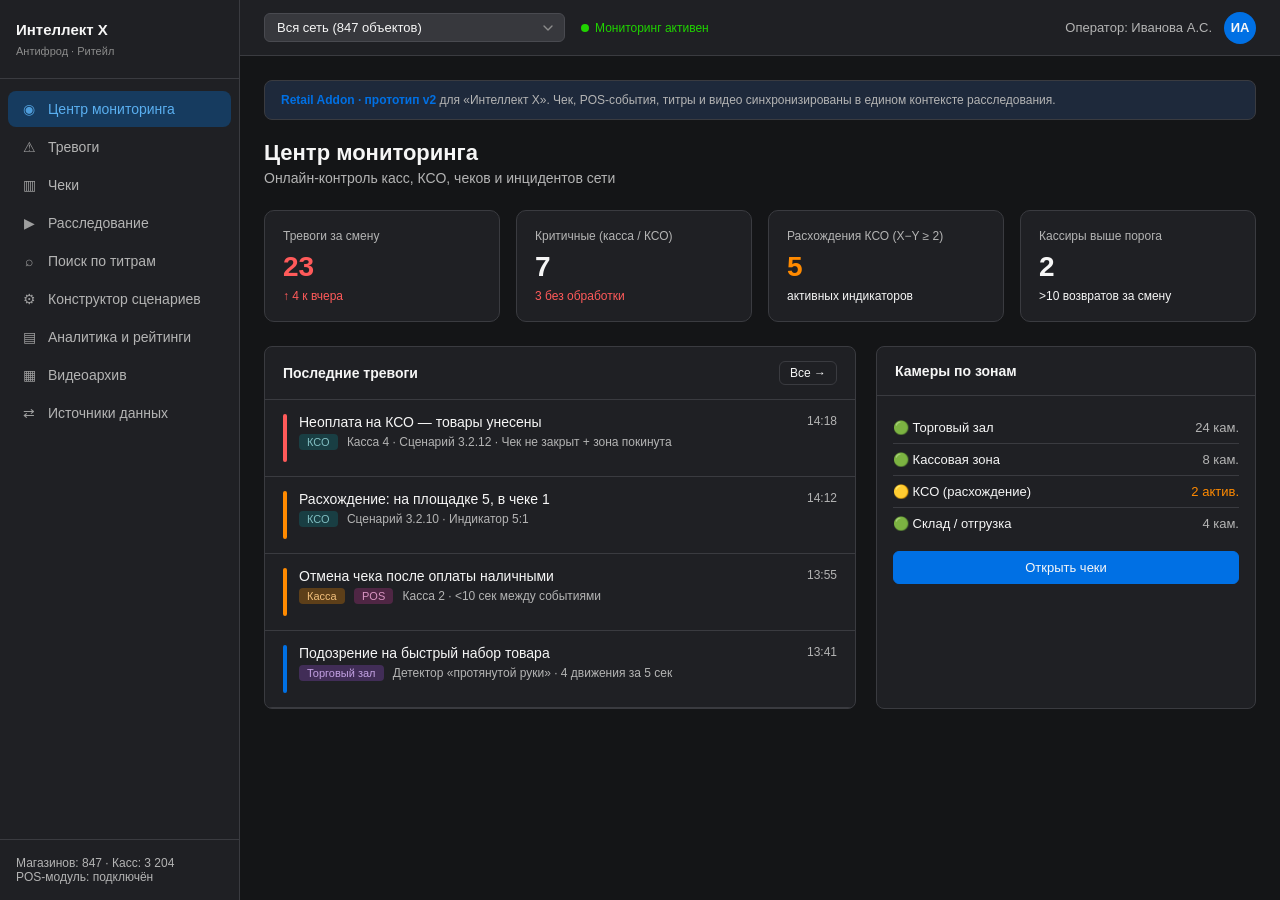
==== commit b9f44b6d: "+design-scheme" ====
--- a/prototype/index.html
+++ b/prototype/index.html
@@ -1,5 +1,5 @@
 <!DOCTYPE html>
-<html lang="ru">
+<html lang="ru" data-theme="dark">
 <head>
   <meta charset="UTF-8">
   <meta name="viewport" content="width=device-width, initial-scale=1.0">
@@ -329,6 +329,7 @@
       .content { padding:14px; }
     }
   </style>
+  <link rel="stylesheet" href="../bridge.css">
 </head>
 <body>
   <aside class="sidebar">
--- a/bridge.css
+++ b/bridge.css
@@ -0,0 +1,426 @@
+/* ONE PSIM bridge for Retail prototypes (index.html + short_version.html).
+ * Load AFTER the page's own <style>. Markup, JS and layout stay untouched —
+ * only colour, font, radius, focus and control-state ladders.
+ *
+ * Procedure: ../ONE.PSIM.PrototypeKit/docs/RESTYLE-RULES.md (§0–§4).
+ */
+@import url("theme/one-psim.css");
+@import url("theme/native.css");
+
+/* native.css selectors are :where() (specificity 0). Prototype `select { background: … }`
+ * is a shorthand and would wipe the ComboBox arrow. Restore appearance + arrow here. */
+input[type="checkbox"],
+input[type="radio"] { appearance: none; }
+select.field,
+select.store-select,
+select {
+  appearance: none;
+  padding-right: 2rem;
+  background-image: url("data:image/svg+xml,%3Csvg xmlns='http://www.w3.org/2000/svg' viewBox='0 0 24 24' fill='none' stroke='%238C8C8C' stroke-width='2' stroke-linecap='round' stroke-linejoin='round'%3E%3Cpath d='m6 9 6 6 6-6'/%3E%3C/svg%3E");
+  background-repeat: no-repeat;
+  background-position: right 0.5rem center;
+  background-size: 1rem;
+}
+
+/* ---- §1 variable mapping ----------------------------------------------------
+ * index.html is dark-only (:root, no data-theme until the html hook).
+ * short_version.html toggles html[data-theme].
+ * Kit puts Light on :root; Dark lives on [data-theme=dark]. Mapping therefore
+ * repeats for :root / [data-theme=dark] so the full prototype stays Dark by default.
+ */
+:root,
+[data-theme="dark"],
+html[data-theme="dark"] {
+  --bg: var(--one-canvas);
+  --surface: var(--one-surface);
+  --surface2: var(--one-surface-muted);
+  --border: var(--one-border);
+  --text: var(--one-fg);
+  --muted: var(--one-fg-muted);
+  --accent: var(--one-accent);
+  --accent-hover: var(--one-primary-hover);
+  --danger: var(--one-danger);
+  --warning: var(--one-warning);
+  --success: var(--one-success-icon);
+
+  --note-bg: var(--one-info-bg);
+  --note-strong: var(--one-info-text);
+  --toast-bg: var(--one-popup);
+  --toast-border: var(--one-border);
+  --video-bg: var(--one-canvas);
+  --caption-bg: color-mix(in srgb, var(--one-canvas) 88%, #000);
+  --cam-tag: var(--one-fg-muted);
+
+  --prio-high-bg: var(--one-danger-bg);
+  --prio-high-border: var(--one-danger-icon);
+  --prio-high-text: var(--one-danger-text);
+  --prio-mid-bg: var(--one-warning-bg);
+  --prio-mid-border: var(--one-warning-icon);
+  --prio-mid-text: var(--one-warning-text);
+  --prio-low-bg: var(--one-info-bg);
+  --prio-low-border: var(--one-info-icon);
+  --prio-low-text: var(--one-info-text);
+
+  /* Category badges: palette tint recipe §2.2a (not feedback triples). Dark = 30% hue. */
+  --src-pos-bg: color-mix(in srgb, var(--one-palette-teal) 30%, var(--one-surface));
+  --src-pos-fg: color-mix(in srgb, var(--one-fg) 50%, var(--one-palette-teal));
+  --src-file-bg: color-mix(in srgb, var(--one-palette-purple) 30%, var(--one-surface));
+  --src-file-fg: color-mix(in srgb, var(--one-fg) 50%, var(--one-palette-purple));
+  --src-fr-bg: color-mix(in srgb, var(--one-palette-magenta) 30%, var(--one-surface));
+  --src-fr-fg: color-mix(in srgb, var(--one-fg) 50%, var(--one-palette-magenta));
+  --src-kso-bg: color-mix(in srgb, var(--one-palette-orange) 30%, var(--one-surface));
+  --src-kso-fg: color-mix(in srgb, var(--one-fg) 50%, var(--one-palette-orange));
+  --src-ofd-bg: color-mix(in srgb, var(--one-palette-teal) 30%, var(--one-surface));
+  --src-ofd-fg: color-mix(in srgb, var(--one-fg) 50%, var(--one-palette-teal));
+  --src-scale-bg: color-mix(in srgb, var(--one-palette-magenta) 30%, var(--one-surface));
+  --src-scale-fg: color-mix(in srgb, var(--one-fg) 50%, var(--one-palette-magenta));
+  --src-video-bg: color-mix(in srgb, var(--one-palette-purple) 30%, var(--one-surface));
+  --src-video-fg: color-mix(in srgb, var(--one-fg) 50%, var(--one-palette-purple));
+}
+
+[data-theme="light"],
+html[data-theme="light"] {
+  --bg: var(--one-canvas);
+  --surface: var(--one-surface);
+  --surface2: var(--one-surface-muted);
+  --border: var(--one-surface-subtle);
+  --text: var(--one-fg);
+  --muted: var(--one-fg-muted);
+  --accent: var(--one-accent);
+  --accent-hover: var(--one-primary-hover);
+  --danger: var(--one-danger);
+  --warning: var(--one-warning);
+  --success: var(--one-success-icon);
+
+  --note-bg: var(--one-info-bg);
+  --note-strong: var(--one-info-text);
+  --toast-bg: var(--one-popup);
+  --toast-border: var(--one-border);
+  --video-bg: var(--one-canvas);
+  --caption-bg: color-mix(in srgb, #0b1017 88%, #000);
+  --cam-tag: var(--one-fg-muted);
+
+  --prio-high-bg: var(--one-danger-bg);
+  --prio-high-border: var(--one-danger-icon);
+  --prio-high-text: var(--one-danger-text);
+  --prio-mid-bg: var(--one-warning-bg);
+  --prio-mid-border: var(--one-warning-icon);
+  --prio-mid-text: var(--one-warning-text);
+  --prio-low-bg: var(--one-info-bg);
+  --prio-low-border: var(--one-info-icon);
+  --prio-low-text: var(--one-info-text);
+
+  --src-pos-bg: color-mix(in srgb, var(--one-palette-teal) 16%, var(--one-surface));
+  --src-pos-fg: color-mix(in srgb, var(--one-fg) 50%, var(--one-palette-teal));
+  --src-file-bg: color-mix(in srgb, var(--one-palette-purple) 16%, var(--one-surface));
+  --src-file-fg: color-mix(in srgb, var(--one-fg) 50%, var(--one-palette-purple));
+  --src-fr-bg: color-mix(in srgb, var(--one-palette-magenta) 16%, var(--one-surface));
+  --src-fr-fg: color-mix(in srgb, var(--one-fg) 50%, var(--one-palette-magenta));
+  --src-kso-bg: color-mix(in srgb, var(--one-palette-orange) 16%, var(--one-surface));
+  --src-kso-fg: color-mix(in srgb, var(--one-fg) 50%, var(--one-palette-orange));
+  --src-ofd-bg: color-mix(in srgb, var(--one-palette-teal) 16%, var(--one-surface));
+  --src-ofd-fg: color-mix(in srgb, var(--one-fg) 50%, var(--one-palette-teal));
+  --src-scale-bg: color-mix(in srgb, var(--one-palette-magenta) 16%, var(--one-surface));
+  --src-scale-fg: color-mix(in srgb, var(--one-fg) 50%, var(--one-palette-magenta));
+  --src-video-bg: color-mix(in srgb, var(--one-palette-purple) 16%, var(--one-surface));
+  --src-video-fg: color-mix(in srgb, var(--one-fg) 50%, var(--one-palette-purple));
+}
+
+body { font-family: var(--one-font-ui); background: var(--one-canvas); color: var(--one-fg); }
+
+/* Region boundaries (D-024): Light surface-subtle, Dark --one-border.
+ * --border on :root is already that pair; Dark index uses --one-border. */
+.sidebar,
+.topbar,
+.panel,
+.panel-header,
+.panel-h,
+.search-form { border-color: var(--border); }
+
+th, td,
+.alert-item, .result-item, .scenario-item, .pos-event, .receipt-line {
+  border-color: var(--one-table-row-divider);
+}
+
+/* ---- §2 rules variables cannot express -------------------------------------- */
+
+/* 2.2b panel titles = heading-sm, not tracked caps */
+.panel-header,
+.panel-h {
+  font: var(--one-type-heading-sm);
+  letter-spacing: var(--one-type-heading-sm-tracking);
+  text-transform: none;
+  color: var(--one-fg);
+}
+
+/* 2.3 selection by background only (list / table / receipt). Nav is the D-031 exception. */
+.receipt-row.selected td,
+.receipt-line.active,
+.receipt-line:hover,
+.result-item.active,
+.alert-item.active,
+.scenario-item.active,
+tr.clickable.active td {
+  background: var(--one-accent-soft);
+  color: var(--one-fg);
+}
+.receipt-line.risk { color: var(--one-danger-text); background: var(--one-danger-bg); }
+
+/* 2.5 control borders 1px */
+.field, .store-select, .btn, .btn-ghost, .btn-primary, .btn-danger,
+.mode-btn, .filter-chip, .theme-btn, input, select { border-width: 1px; }
+
+/* 2.6 focus: ring on buttons/nav/tabs; halo on fields */
+.btn:focus-visible,
+.btn-primary:focus-visible,
+.btn-ghost:focus-visible,
+.btn-danger:focus-visible,
+.nav-item:focus-visible,
+.mode-btn:focus-visible,
+.filter-chip:focus-visible,
+.theme-btn:focus-visible,
+.tab:focus-visible,
+.split-tab:focus-visible {
+  outline: 2px solid var(--one-focus-ring);
+  outline-offset: 2px;
+}
+.field:focus,
+.store-select:focus,
+input:not([type="checkbox"]):not([type="radio"]):not([type="range"]):focus,
+select:focus,
+textarea:focus {
+  background-color: var(--one-editor-focus);
+  border-color: var(--one-editor-border-focus);
+  box-shadow: 0 0 0 2px var(--one-focus-halo);
+  outline: none;
+}
+
+/* 2.6 field rest / hover / disabled (background-color, keep select arrow) */
+.field, .store-select,
+input:not([type="checkbox"]):not([type="radio"]):not([type="range"]),
+select, textarea {
+  background-color: var(--one-editor-bg);
+  border-color: var(--one-editor-border);
+  color: var(--one-fg);
+  border-radius: var(--one-radius-container);
+}
+.field:hover:not(:disabled):not(:focus),
+.store-select:hover:not(:disabled):not(:focus),
+input:not([type="checkbox"]):not([type="radio"]):not([type="range"]):hover:not(:disabled):not(:focus),
+select:hover:not(:disabled):not(:focus),
+textarea:hover:not(:disabled):not(:focus) {
+  background-color: var(--one-editor-hover);
+  border-color: var(--one-editor-border-hover);
+}
+input:disabled, select:disabled, textarea:disabled, .field:disabled {
+  background-color: var(--one-editor-disabled);
+  color: var(--one-fg-disabled);
+  border-color: var(--one-border);
+  opacity: 1;
+}
+
+.form-group label {
+  font: var(--one-type-label);
+  letter-spacing: var(--one-type-label-tracking);
+  color: var(--one-fg-muted);
+}
+
+/* 2.8 primary */
+.btn-primary {
+  background: var(--one-accent);
+  color: var(--one-accent-on);
+  border: 1px solid var(--one-accent);
+}
+.btn-primary:hover:not(:disabled) {
+  background: var(--one-primary-hover);
+  border-color: var(--one-primary-hover);
+  color: var(--one-accent-on);
+}
+.btn-primary:active:not(:disabled) {
+  background: var(--one-primary-pressed);
+  border-color: var(--one-primary-pressed);
+  color: var(--one-accent-on);
+}
+
+/* 2.8 outline / ghost — hover fill only; border and label unchanged */
+.btn-ghost {
+  background: transparent;
+  color: var(--one-fg);
+  border: 1px solid var(--one-border);
+}
+.btn-ghost:hover:not(:disabled) {
+  background: var(--one-control-hover);
+  color: var(--one-fg);
+  border-color: var(--one-border);
+}
+.btn-ghost:active:not(:disabled) {
+  background: var(--one-control-pressed);
+  border-color: var(--one-border);
+  color: var(--one-fg);
+}
+
+/* 2.8 subtle for unmarked .btn */
+.btn {
+  color: var(--one-fg);
+  border-radius: var(--one-radius-container);
+}
+.btn:hover:not(:disabled):not(.btn-primary):not(.btn-danger) {
+  background: var(--one-control-hover);
+  color: var(--one-fg);
+}
+.btn:active:not(:disabled):not(.btn-primary):not(.btn-danger) {
+  background: var(--one-control-pressed);
+}
+
+/* 2.8 ToggleButton: mode switch + filter chips (.active = selected) */
+.mode-btn,
+.filter-chip {
+  background: transparent;
+  color: var(--one-fg);
+  border: 1px solid var(--one-border);
+}
+.mode-btn:hover:not(.active),
+.filter-chip:hover:not(.active) {
+  background: var(--one-control-hover);
+  color: var(--one-fg);
+  border-color: var(--one-border);
+}
+.mode-btn.active,
+.filter-chip.active {
+  background: var(--one-accent);
+  color: var(--one-accent-on);
+  border-color: var(--one-accent);
+}
+.mode-btn.active:hover,
+.filter-chip.active:hover {
+  background: var(--one-primary-hover);
+  color: var(--one-accent-on);
+  border-color: var(--one-primary-hover);
+}
+.mode-btn.active:active,
+.filter-chip.active:active {
+  background: var(--one-primary-pressed);
+  color: var(--one-accent-on);
+}
+
+/* Theme button is a glyph action, not an on/off ToggleButton (same as IM). */
+.theme-btn {
+  background: transparent;
+  color: var(--one-fg-muted);
+  border: 1px solid var(--one-border);
+}
+.theme-btn:hover {
+  background: var(--one-control-hover);
+  color: var(--one-fg);
+  border-color: var(--one-border);
+}
+.theme-btn:active { background: var(--one-control-pressed); color: var(--one-fg); }
+html[data-theme="light"] .theme-btn {
+  color: var(--one-fg-muted);
+  background: transparent;
+}
+html[data-theme="light"] .theme-btn:hover {
+  background: var(--one-control-hover);
+  color: var(--one-fg);
+}
+
+/* Side nav + in-page tabs = MuiTab / nav.selected (D-031), not primary fill */
+.nav-item { color: var(--one-fg-muted); }
+.nav-item:hover { background: var(--one-nav-hover); color: var(--one-fg); }
+.nav-item.active,
+.nav-item.active:hover {
+  background: var(--one-nav-selected-hover);
+  color: var(--one-nav-selected-text);
+}
+.tab { color: var(--one-fg-muted); }
+.tab:hover { background: var(--one-nav-hover); color: var(--one-fg); }
+.tab.active,
+.split-tab.active {
+  background: var(--one-nav-selected-hover);
+  color: var(--one-nav-selected-text);
+  border-bottom-color: var(--one-selected-indicator);
+}
+
+/* 2.8 danger has no Button appearance — palette D-012; label colour does not change */
+.btn-danger {
+  background: transparent;
+  color: var(--one-palette-red);
+  border: 1px solid var(--one-palette-red);
+}
+.btn-danger:hover:not(:disabled) {
+  background: color-mix(in srgb, var(--one-palette-red) 16%, var(--one-surface));
+  color: var(--one-palette-red);
+  border-color: var(--one-palette-red);
+}
+.btn-danger:active:not(:disabled) {
+  background: transparent;
+  color: var(--one-palette-red);
+  border-color: var(--one-palette-red);
+}
+
+/* 2.9 ComboBox options — native.css already; reinforce in case prototype wins */
+@supports (appearance: base-select) {
+  select option { color: var(--one-fg); }
+  select option:is(:hover, :focus) { background: var(--one-control-hover); color: var(--one-fg); }
+  select option:checked { background: var(--one-accent); color: var(--one-accent-on); }
+  select option:checked:hover { background: var(--one-primary-hover); color: var(--one-accent-on); }
+}
+
+/* 2.10 half-hover on rows that contain buttons */
+.alert-item:hover,
+.result-item:hover,
+.scenario-item:hover {
+  background: color-mix(in srgb, var(--one-control-hover) 50%, var(--one-surface));
+}
+
+/* 2.14 links — stylesheet cannot beat inline color on two index.html anchors */
+a {
+  color: var(--one-link);
+  font-weight: 600;
+  text-decoration: underline;
+  text-decoration-color: color-mix(in srgb, var(--one-link) 40%, transparent);
+}
+a:hover { text-decoration-color: var(--one-link); }
+a:focus-visible { outline: 2px solid var(--one-focus-ring); outline-offset: 2px; }
+
+/* Status health = feedback triples, not leftover hex */
+.health.ok { color: var(--one-success-text); background: var(--one-success-bg); }
+.health.warn { color: var(--one-warning-text); background: var(--one-warning-bg); }
+.health.err { color: var(--one-danger-text); background: var(--one-danger-bg); }
+
+/* Zone tags in index.html: category palette, not info/success/warning (D-039) */
+.tag-hall {
+  background: color-mix(in srgb, var(--one-palette-purple) 30%, var(--one-surface));
+  color: color-mix(in srgb, var(--one-fg) 50%, var(--one-palette-purple));
+}
+.tag-pos {
+  background: color-mix(in srgb, var(--one-palette-orange) 30%, var(--one-surface));
+  color: color-mix(in srgb, var(--one-fg) 50%, var(--one-palette-orange));
+}
+.tag-kso {
+  background: color-mix(in srgb, var(--one-palette-teal) 30%, var(--one-surface));
+  color: color-mix(in srgb, var(--one-fg) 50%, var(--one-palette-teal));
+}
+.tag-pos-module {
+  background: color-mix(in srgb, var(--one-palette-magenta) 30%, var(--one-surface));
+  color: color-mix(in srgb, var(--one-fg) 50%, var(--one-palette-magenta));
+}
+html[data-theme="light"] .tag-hall { background: color-mix(in srgb, var(--one-palette-purple) 16%, var(--one-surface)); }
+html[data-theme="light"] .tag-pos { background: color-mix(in srgb, var(--one-palette-orange) 16%, var(--one-surface)); }
+html[data-theme="light"] .tag-kso { background: color-mix(in srgb, var(--one-palette-teal) 16%, var(--one-surface)); }
+html[data-theme="light"] .tag-pos-module { background: color-mix(in srgb, var(--one-palette-magenta) 16%, var(--one-surface)); }
+
+/* Brand subtitle: chrome weight, not accent shout (D-023 family) */
+.logo span { color: var(--one-fg-subtle); }
+
+.panel { border-radius: var(--one-radius-window); }
+.chip { border-radius: var(--one-radius-pill); }
+
+.caption .risk-line,
+.caption .risk { color: var(--one-danger-text); }
+.kpi-delta.up { color: var(--one-danger); }
+.kpi-delta.down { color: var(--one-success-icon); }
+.badge-live { color: var(--one-success-icon); }
+.sev-high { background: var(--one-danger-icon); }
+.sev-mid { background: var(--one-warning-icon); }
+.sev-low { background: var(--one-info-icon); }
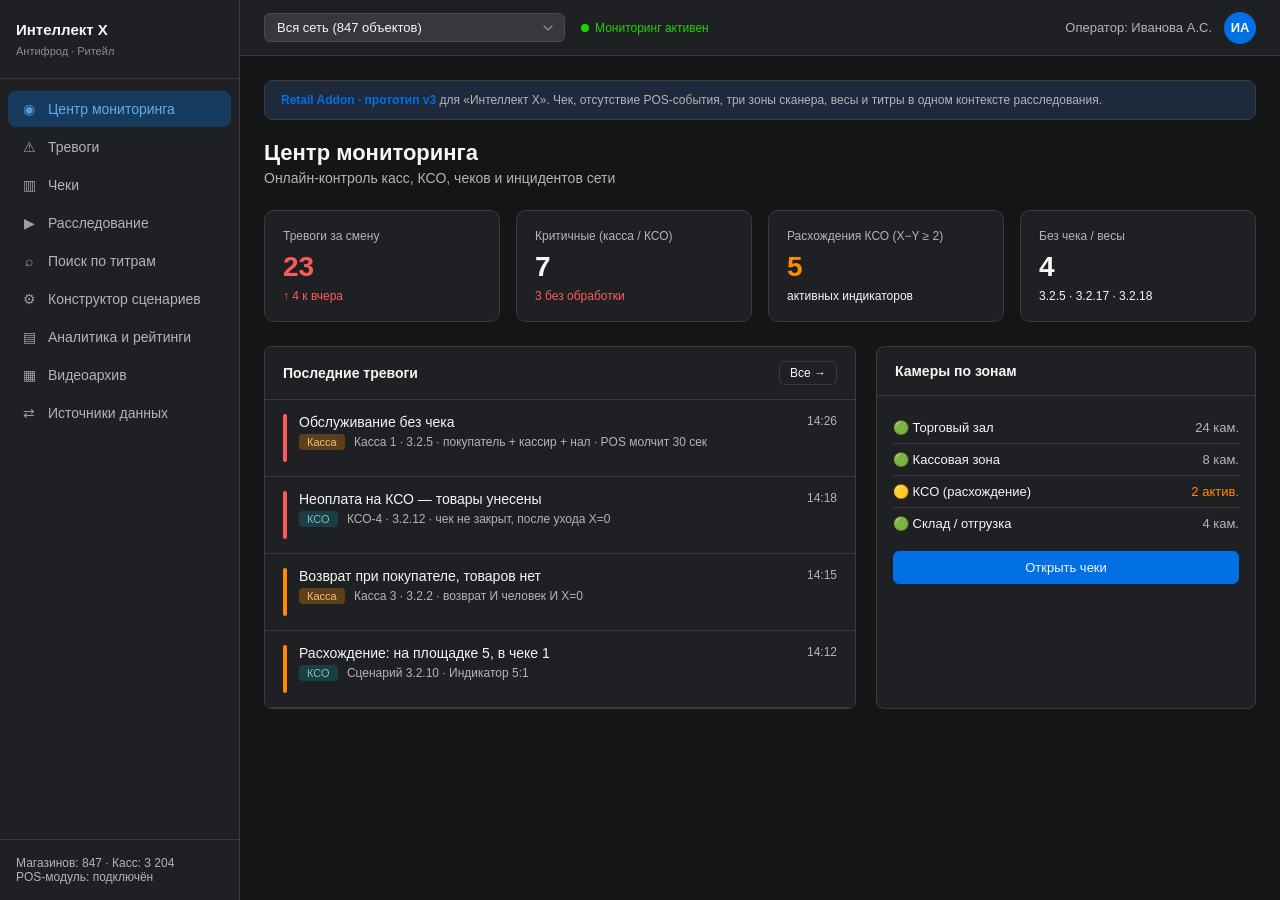
==== commit e883c466: "Structurising, + Spec v3" ====
--- a/prototype/index.html
+++ b/prototype/index.html
@@ -134,6 +134,7 @@
     }
     .tag-hall { background: #1e3a5f; color: #93c5fd; }
     .tag-pos { background: #3b2f1e; color: #fcd34d; }
+    .tag-scale { background: #1e3b32; color: #6ee7b7; }
     .tag-kso { background: #1e3b2f; color: #6ee7b7; }
     .tag-pos-module { background: #2e1e3b; color: #d8b4fe; }
     .video-mock {
@@ -207,7 +208,7 @@
     }
     .template-card:hover { border-color: var(--accent); }
     .constructor {
-      display: grid; grid-template-columns: 220px 1fr 280px; gap: 16px; min-height: 520px;
+      display: grid; grid-template-columns: 220px 1fr 280px; gap: 16px; min-height: 640px;
     }
     .block-palette { background: var(--surface); border: 1px solid var(--border); border-radius: 10px; padding: 14px; }
     .block-palette h3 { font-size: 12px; color: var(--muted); margin-bottom: 12px; text-transform: uppercase; letter-spacing: 0.05em; }
@@ -390,8 +391,8 @@
 
     <div class="content">
       <div class="proto-note">
-        <strong>Retail Addon · прототип v2</strong> для «Интеллект X».
-        Чек, POS-события, титры и видео синхронизированы в едином контексте расследования.
+        <strong>Retail Addon · прототип v3</strong> для «Интеллект X».
+        Чек, отсутствие POS-события, три зоны сканера, весы и титры в одном контексте расследования.
       </div>
 
       <!-- DASHBOARD -->
@@ -416,9 +417,9 @@
             <div class="kpi-delta">активных индикаторов</div>
           </div>
           <div class="kpi-card">
-            <div class="kpi-label">Кассиры выше порога</div>
-            <div class="kpi-value">2</div>
-            <div class="kpi-delta">&gt;10 возвратов за смену</div>
+            <div class="kpi-label">Без чека / весы</div>
+            <div class="kpi-value">4</div>
+            <div class="kpi-delta">3.2.5 · 3.2.17 · 3.2.18</div>
           </div>
         </div>
 
@@ -429,16 +430,38 @@
               <button class="btn btn-ghost" style="padding:4px 10px;font-size:12px" onclick="showScreen('alerts')">Все →</button>
             </div>
             <ul class="alert-list">
+              <li class="alert-item" onclick="showScreen('incident')">
+                <div class="alert-severity critical"></div>
+                <div>
+                  <div class="alert-title">Обслуживание без чека</div>
+                  <div class="alert-meta">
+                    <span class="tag tag-pos">Касса</span>
+                    Касса 1 · 3.2.5 · покупатель + кассир + нал · POS молчит 30 сек
+                  </div>
+                </div>
+                <div class="alert-time">14:26</div>
+              </li>
               <li class="alert-item" onclick="showScreen('incident')">
                 <div class="alert-severity critical"></div>
                 <div>
                   <div class="alert-title">Неоплата на КСО — товары унесены</div>
                   <div class="alert-meta">
                     <span class="tag tag-kso">КСО</span>
-                    Касса 4 · Сценарий 3.2.12 · Чек не закрыт + зона покинута
+                    КСО-4 · 3.2.12 · чек не закрыт, после ухода X=0
                   </div>
                 </div>
                 <div class="alert-time">14:18</div>
+              </li>
+              <li class="alert-item" onclick="showScreen('incident')">
+                <div class="alert-severity high"></div>
+                <div>
+                  <div class="alert-title">Возврат при покупателе, товаров нет</div>
+                  <div class="alert-meta">
+                    <span class="tag tag-pos">Касса</span>
+                    Касса 3 · 3.2.2 · возврат И человек И X=0
+                  </div>
+                </div>
+                <div class="alert-time">14:15</div>
               </li>
               <li class="alert-item" onclick="showScreen('incident')">
                 <div class="alert-severity high"></div>
@@ -450,29 +473,6 @@
                   </div>
                 </div>
                 <div class="alert-time">14:12</div>
-              </li>
-              <li class="alert-item" onclick="showScreen('incident')">
-                <div class="alert-severity high"></div>
-                <div>
-                  <div class="alert-title">Отмена чека после оплаты наличными</div>
-                  <div class="alert-meta">
-                    <span class="tag tag-pos">Касса</span>
-                    <span class="tag tag-pos-module">POS</span>
-                    Касса 2 · &lt;10 сек между событиями
-                  </div>
-                </div>
-                <div class="alert-time">13:55</div>
-              </li>
-              <li class="alert-item" onclick="showScreen('incident')">
-                <div class="alert-severity medium"></div>
-                <div>
-                  <div class="alert-title">Подозрение на быстрый набор товара</div>
-                  <div class="alert-meta">
-                    <span class="tag tag-hall">Торговый зал</span>
-                    Детектор «протянутой руки» · 4 движения за 5 сек
-                  </div>
-                </div>
-                <div class="alert-time">13:41</div>
               </li>
             </ul>
           </div>
@@ -510,6 +510,7 @@
           <span class="filter-chip">Торговый зал</span>
           <span class="filter-chip">Кассы</span>
           <span class="filter-chip">КСО</span>
+          <span class="filter-chip">Весы</span>
           <span class="filter-chip">Склад</span>
           <span class="filter-chip">Критичные</span>
           <span class="filter-chip">Не обработаны</span>
@@ -529,11 +530,35 @@
             </thead>
             <tbody>
               <tr style="cursor:pointer" onclick="showScreen('incident')">
+                <td>14:26:08</td>
+                <td>Обслуживание без чека (3.2.5)</td>
+                <td><span class="tag tag-pos">Касса</span></td>
+                <td>Касса 1</td>
+                <td>Покупатель · Кассир · Нал · POS молчит 30 сек</td>
+                <td style="color:var(--danger)">Новая</td>
+              </tr>
+              <tr style="cursor:pointer" onclick="showScreen('incident')">
                 <td>14:18:32</td>
                 <td>Неоплата, товары унесены (3.2.12)</td>
                 <td><span class="tag tag-kso">КСО</span></td>
                 <td>КСО-4</td>
-                <td>Чек открыт · Покидание зоны · Товаров: 0</td>
+                <td>Чек открыт · Уход · X=0</td>
+                <td style="color:var(--danger)">Новая</td>
+              </tr>
+              <tr>
+                <td>14:16:40</td>
+                <td>Отказ от покупки на КСО (3.2.13)</td>
+                <td><span class="tag tag-kso">КСО</span></td>
+                <td>КСО-1</td>
+                <td>Чек открыт · Уход · X=3 осталось</td>
+                <td style="color:var(--warning)">Новая</td>
+              </tr>
+              <tr>
+                <td>14:15:11</td>
+                <td>Возврат, товаров нет (3.2.2)</td>
+                <td><span class="tag tag-pos">Касса</span></td>
+                <td>Касса 3</td>
+                <td>Возврат · Покупатель есть · X=0</td>
                 <td style="color:var(--danger)">Новая</td>
               </tr>
               <tr style="cursor:pointer" onclick="showScreen('incident')">
@@ -544,6 +569,30 @@
                 <td>На площадке: 5 · В чеке: 1</td>
                 <td style="color:var(--warning)">В работе</td>
               </tr>
+              <tr>
+                <td>14:08:22</td>
+                <td>Пронос мимо сканера, 3 зоны (3.2.6)</td>
+                <td><span class="tag tag-pos">Касса</span></td>
+                <td>Касса 2</td>
+                <td>Лента → сканер → укладка · товара в POS нет</td>
+                <td style="color:var(--warning)">Новая</td>
+              </tr>
+              <tr>
+                <td>13:58:04</td>
+                <td>Неоплата весового товара (3.2.17)</td>
+                <td><span class="tag tag-scale">Весы</span></td>
+                <td>Весы у кассы 3</td>
+                <td>Штрихкод выдан · таймаут 12 мин · в чеке нет</td>
+                <td style="color:var(--danger)">Новая</td>
+              </tr>
+              <tr>
+                <td>13:56:19</td>
+                <td>Совпадение веса весовых (3.2.18)</td>
+                <td><span class="tag tag-scale">Весы</span></td>
+                <td>Весы у кассы 3</td>
+                <td>1,240 кг · два разных штрихкода</td>
+                <td style="color:var(--warning)">Новая</td>
+              </tr>
               <tr style="cursor:pointer" onclick="showScreen('incident')">
                 <td>13:55:18</td>
                 <td>Отмена после оплаты наличными (3.2.3)</td>
@@ -574,7 +623,7 @@
                 <td><span class="tag tag-pos">Касса</span></td>
                 <td>Касса 1</td>
                 <td>Возврат + отсутствие человека</td>
-                <td style="color:var(--danger)">Новая</td>
+                <td style="color:var(--muted)">Закрыта</td>
               </tr>
             </tbody>
           </table>
@@ -594,7 +643,7 @@
           </div>
           <div class="form-row">
             <div class="form-group"><label>Кассир</label><select><option>Все кассиры</option><option>ID 1042 · Петров С.</option><option>ID 0871 · Сидорова М.</option></select></div>
-            <div class="form-group"><label>Операция</label><select><option>Все операции</option><option>Аннуляция</option><option>Возврат</option><option>Скидка</option><option>Открытие ящика</option></select></div>
+            <div class="form-group"><label>Операция</label><select><option>Все операции</option><option>Аннуляция</option><option>Возврат</option><option>Информация о товаре</option><option>Штрихкод весов</option><option>Скидка</option><option>Открытие ящика</option></select></div>
             <div class="form-group"><label>Статус</label><select><option>Любой</option><option>С тревогой</option><option>Без видео</option><option>Импортирован постфактум</option></select></div>
           </div>
           <div style="display:flex;gap:10px;align-items:center;flex-wrap:wrap">
@@ -657,7 +706,7 @@
       <!-- INCIDENT -->
       <section id="screen-incident" class="screen">
         <h1>Расследование инцидента</h1>
-        <p class="subtitle">INC-2026-09142 · POS-05 «Расхождение количества товаров на КСО» · В работе</p>
+        <p class="subtitle">INC-2026-09142 · POS-07 «Расхождение количества товаров на КСО» (3.2.10) · В работе</p>
 
         <div class="grid-2" style="grid-template-columns:1fr 400px">
           <div>
@@ -785,9 +834,9 @@
           <div class="saved-templates">
             <span style="font-size:12px;color:var(--muted);align-self:center">Шаблоны:</span>
             <div class="template-card">🔖 Возвраты без покупателя</div>
-            <div class="template-card">🔖 Аннуляции за смену</div>
-            <div class="template-card">🔖 КСО — неоплата</div>
-            <div class="template-card">🔖 Открытие ящика вне чека</div>
+            <div class="template-card">🔖 Возврат при X=0</div>
+            <div class="template-card">🔖 КСО — унос / отказ от покупки</div>
+            <div class="template-card">🔖 Весовой штрихкод без оплаты</div>
           </div>
         </div>
 
@@ -799,11 +848,15 @@
             </thead>
             <tbody>
               <tr>
+                <td>12:44:10</td><td><mark style="background:#854d0e;color:#fef3c7">ВЕС</mark> 1.240 КГ · штрихкод выдан · оплаты нет</td><td>Весы 3</td><td>W-201</td>
+                <td><button class="btn btn-ghost" style="padding:4px 10px" onclick="showScreen('receipts')">▶ Видео + чек</button></td>
+              </tr>
+              <tr>
                 <td>12:34:11</td><td><mark style="background:#854d0e;color:#fef3c7">АННУЛЯЦИЯ</mark> ЧЕКА · 719,30 ₽</td><td>Касса 3</td><td>№48285</td>
                 <td><button class="btn btn-ghost" style="padding:4px 10px" onclick="showScreen('receipts')">▶ Видео + чек</button></td>
               </tr>
               <tr>
-                <td>11:08:55</td><td><mark style="background:#854d0e;color:#fef3c7">ВОЗВРАТ</mark> ТОВАРА · 435,00 ₽</td><td>Касса 1</td><td>№48288</td>
+                <td>11:08:55</td><td><mark style="background:#854d0e;color:#fef3c7">ВОЗВРАТ</mark> · X=0 на кассе</td><td>Касса 1</td><td>№48288</td>
                 <td><button class="btn btn-ghost" style="padding:4px 10px" onclick="showScreen('receipts')">▶ Видео + чек</button></td>
               </tr>
             </tbody>
@@ -814,7 +867,7 @@
       <!-- CONSTRUCTOR -->
       <section id="screen-constructor" class="screen">
         <h1>Конструктор сценариев</h1>
-        <p class="subtitle">Создание составных тревожных сценариев · POS + видео + условия (п. 3.1.3, 4.1.1)</p>
+        <p class="subtitle">Создание составных тревожных сценариев · POS или его отсутствие + видеозоны + условия (v3)</p>
 
         <div class="constructor">
           <div class="block-palette">
@@ -823,25 +876,36 @@
             <div class="palette-item">Аннуляция чека</div>
             <div class="palette-item">Оплата наличными</div>
             <div class="palette-item">Открытие ящика</div>
+            <div class="palette-item">Информация о товаре</div>
+            <div class="palette-item">Штрихкод с весов</div>
+            <div class="palette-item">POS молчит / нет события</div>
             <h3 style="margin-top:16px">Видео-детекторы</h3>
-            <div class="palette-item">Присутствие человека</div>
-            <div class="palette-item">Оставленный предмет</div>
+            <div class="palette-item">Покупатель в зоне</div>
+            <div class="palette-item">Кассир в зоне</div>
             <div class="palette-item">Наличные в зоне</div>
-            <div class="palette-item">Подсчёт товаров</div>
-            <div class="palette-item">Протянутая рука</div>
+            <div class="palette-item">Подсчёт товаров (X)</div>
+            <div class="palette-item">Рука: зона ленты</div>
+            <div class="palette-item">Рука: зона сканера</div>
+            <div class="palette-item">Рука: зона укладки</div>
             <h3 style="margin-top:16px">Логика</h3>
             <div class="palette-item">И (AND)</div>
             <div class="palette-item">ИЛИ (OR)</div>
+            <div class="palette-item">X = 0</div>
+            <div class="palette-item">Совпадение веса</div>
             <div class="palette-item">Задержка (N сек)</div>
           </div>
 
           <div class="canvas">
-            <div style="text-align:center;color:var(--muted);font-size:12px;margin-bottom:20px">Пример: «Тревога при отсутствии покупателя» (3.2.1)</div>
-            <div class="scenario-node">POS: Возврат / Аннуляция / Открытие ящика</div>
+            <div style="text-align:center;color:var(--muted);font-size:12px;margin-bottom:20px">Пример: «Пронос мимо сканера» (3.2.6 / 3.2.7)</div>
+            <div class="scenario-node">Рука: лента → выход</div>
+            <div class="scenario-connector">затем</div>
+            <div class="scenario-node">Рука: зона сканера → выход</div>
             <div class="scenario-connector">И</div>
-            <div class="scenario-node">Детектор «Присутствие человека»<br><small style="color:var(--muted)">не сработал в течение N сек</small></div>
+            <div class="scenario-node">POS: нет добавления товара / нет «Честного знака»</div>
+            <div class="scenario-connector">затем</div>
+            <div class="scenario-node">Рука: зона укладки → выход</div>
             <div class="scenario-connector">→</div>
-            <div class="scenario-node" style="border-color:var(--danger)">⚠ Генерация тревоги</div>
+            <div class="scenario-node" style="border-color:var(--danger)">⚠ Подозрение на пронос мимо сканера</div>
             <div style="margin-top:24px;display:flex;gap:10px;justify-content:center">
               <button class="btn btn-primary">Сохранить сценарий</button>
               <button class="btn btn-ghost">Сохранить как шаблон</button>
@@ -852,20 +916,27 @@
           <div class="scenario-props">
             <h3>Параметры узла</h3>
             <div class="prop-row">
-              <label>Таймаут отсутствия покупателя (сек)</label>
-              <input type="number" value="5">
+              <label>Таймаут добавления в POS (сек)</label>
+              <input type="number" value="2">
             </div>
             <div class="prop-row">
-              <label>Список POS-событий</label>
-              <input type="text" value="Возврат, Аннуляция, Ящик">
+              <label>Учитывать «Честный знак»</label>
+              <select style="width:100%;padding:6px;background:var(--surface2);border:1px solid var(--border);color:var(--text);border-radius:4px">
+                <option>Да — нет кода = нет пробития</option>
+                <option>Только штрихкод</option>
+              </select>
             </div>
             <div class="prop-row">
-              <label>Зона применения</label>
-              <input type="text" value="Кассовая зона">
+              <label>Допуск X после ухода с КСО</label>
+              <input type="text" value="X, X−1, X−2">
+            </div>
+            <div class="prop-row">
+              <label>Таймаут весового штрихкода (мин)</label>
+              <input type="number" value="12">
             </div>
             <div class="prop-row">
               <label>Название сценария</label>
-              <input type="text" value="Операция без покупателя">
+              <input type="text" value="Пронос мимо сканера, 3 зоны">
             </div>
             <div class="prop-row">
               <label>Приоритет тревоги</label>
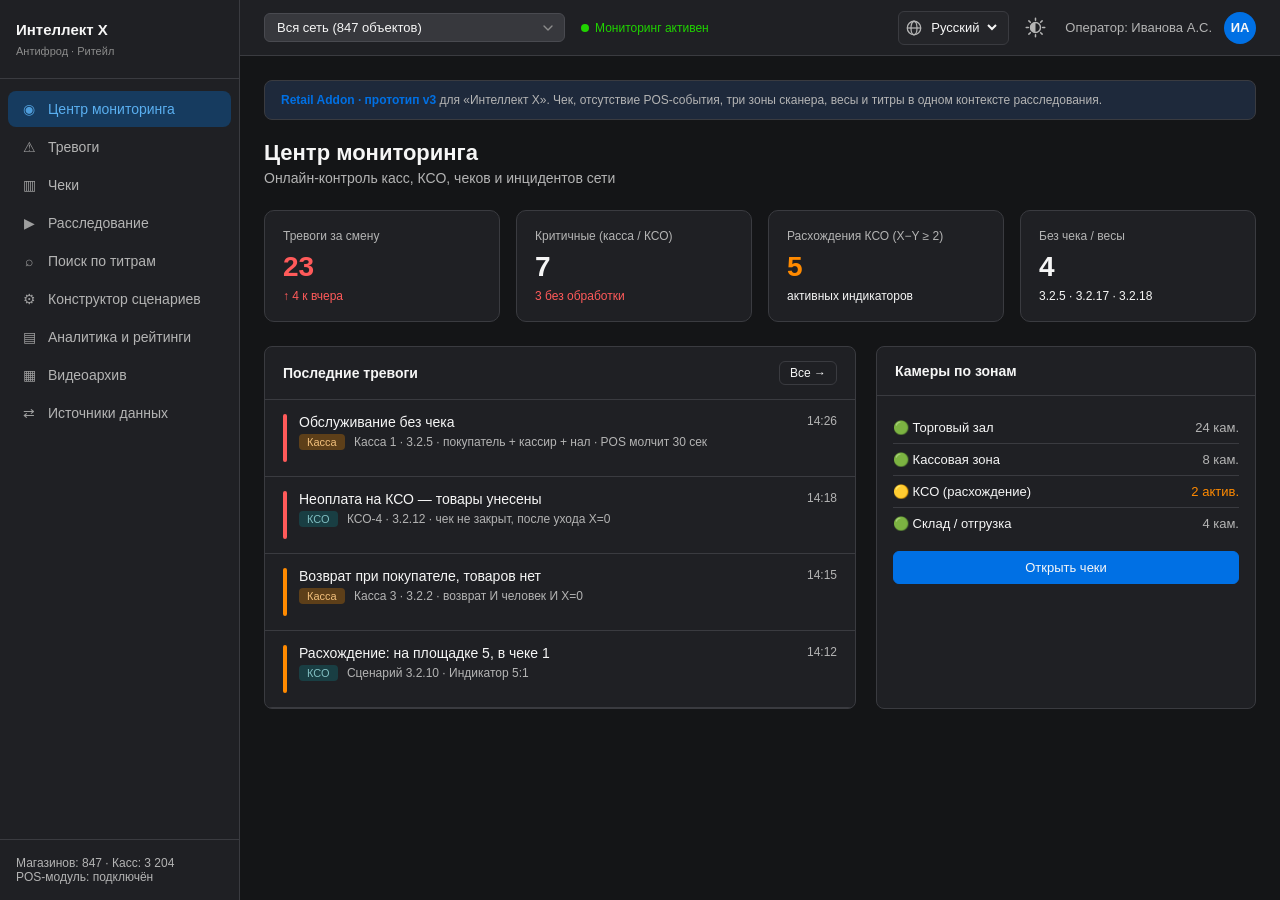
==== commit 0de740f1: "+English" ====
--- a/prototype/index.html
+++ b/prototype/index.html
@@ -5,7 +5,7 @@
   <meta name="viewport" content="width=device-width, initial-scale=1.0">
   <title>Интеллект Х — Антифрод Ритейл (прототип UI)</title>
   <style>
-    :root {
+    :root, html[data-theme="dark"] {
       --bg: #0f1419;
       --surface: #1a2332;
       --surface2: #243044;
@@ -18,6 +18,19 @@
       --warning: #f59e0b;
       --success: #22c55e;
       --sidebar-w: 240px;
+    }
+    html[data-theme="light"] {
+      --bg: #f3f5f8;
+      --surface: #ffffff;
+      --surface2: #eef2f7;
+      --border: #d5deea;
+      --text: #1c2430;
+      --muted: #5b6b80;
+      --accent: #2563eb;
+      --accent-hover: #1d4ed8;
+      --danger: #dc2626;
+      --warning: #d97706;
+      --success: #16a34a;
     }
     * { box-sizing: border-box; margin: 0; padding: 0; }
     body {
@@ -288,8 +301,8 @@
       background:#293748; border:12px solid #111923; transform:perspective(450px) rotateX(55deg);
       box-shadow:0 24px 40px rgba(0,0,0,.45);
     }
-    .camera-art::after {
-      content:"КАССОВАЯ ЗОНА · ВИД СВЕРХУ"; position:absolute; right:12px; top:12px;
+    .cam-zone-tag {
+      position:absolute; right:12px; top:12px; z-index:1;
       font-size:10px; letter-spacing:.08em; color:#a8b5c6; background:rgba(0,0,0,.55); padding:5px 8px;
     }
     .video-label { position:relative; z-index:1; color:#9aa9bc; }
@@ -384,6 +397,28 @@
         <span class="badge-live">Мониторинг активен</span>
       </div>
       <div class="topbar-right">
+        <div class="chrome-actions">
+          <label class="lang" for="langSelect">
+            <svg class="lang-icon" viewBox="0 0 24 24" aria-hidden="true">
+              <circle cx="12" cy="12" r="9" fill="none" stroke="currentColor" stroke-width="1.7"/>
+              <ellipse cx="12" cy="12" rx="4" ry="9" fill="none" stroke="currentColor" stroke-width="1.7"/>
+              <path d="M3 12h18" fill="none" stroke="currentColor" stroke-width="1.7"/>
+            </svg>
+            <select id="langSelect" class="lang-select" data-i18n-skip aria-label="Язык интерфейса" title="Язык интерфейса">
+              <option value="ru">Русский</option>
+              <option value="en">English</option>
+            </select>
+          </label>
+          <button type="button" class="theme-btn" id="themeToggle" title="Тёмная тема" aria-label="Тёмная тема">
+            <svg class="theme-icon" viewBox="0 0 24 24" aria-hidden="true">
+              <g stroke="currentColor" stroke-width="1.7" stroke-linecap="round">
+                <path d="M12 1.4v2.4M12 20.2v2.4M1.4 12h2.4M20.2 12h2.4M4.4 4.4l1.7 1.7M17.9 17.9l1.7 1.7M19.6 4.4l-1.7 1.7M6.1 17.9l-1.7 1.7"/>
+              </g>
+              <circle cx="12" cy="12" r="5.7" fill="none" stroke="currentColor" stroke-width="1.7"/>
+              <path d="M12 6.3a5.7 5.7 0 0 0 0 11.4z" fill="currentColor"/>
+            </svg>
+          </button>
+        </div>
         <span style="font-size:13px;color:var(--muted)">Оператор: Иванова А.С.</span>
         <div class="avatar">ИА</div>
       </div>
@@ -683,7 +718,7 @@
           <div class="panel">
             <div class="panel-header"><span>Чек № <span id="receipt-number">48291</span></span><button class="btn btn-primary" style="padding:5px 10px" onclick="showScreen('incident')">Открыть расследование</button></div>
             <div class="video-mock" style="aspect-ratio:16/8">
-              <div class="camera-art"></div>
+              <div class="camera-art"><span class="cam-zone-tag">КАССОВАЯ ЗОНА · ВИД СВЕРХУ</span></div>
               <span class="video-label">КСО-2 · камера над кассой и зоной покупателя</span>
               <div class="receipt-caption">
                 14:11:58  МОЛОКО 3.2% 1Л&nbsp;&nbsp;&nbsp;89,90<br>
@@ -712,7 +747,7 @@
           <div>
             <div class="panel" style="margin-bottom:16px">
               <div class="video-mock">
-                <div class="camera-art"></div>
+                <div class="camera-art"><span class="cam-zone-tag">КАССОВАЯ ЗОНА · ВИД СВЕРХУ</span></div>
                 <span class="video-label">КСО-2 · Камера над площадкой и зоной покупателя</span>
                 <div class="video-overlay">
                   <div>На площадке: <span class="counter">5</span> шт.</div>
@@ -1109,6 +1144,7 @@
   </div>
 
   <div id="toast" class="toast"></div>
+  <script src="i18n.js"></script>
   <script>
     function showScreen(id) {
       document.querySelectorAll('.screen').forEach(s => s.classList.remove('active'));
@@ -1132,29 +1168,30 @@
         document.querySelectorAll('.receipt-row').forEach(r => r.classList.remove('selected'));
         row.classList.add('selected');
         document.getElementById('receipt-number').textContent = row.dataset.receipt;
-        demoAction('Открыт чек №' + row.dataset.receipt + ' со связанным видео');
+        demoAction(t("Открыт чек №{n} со связанным видео", { n: row.dataset.receipt }));
       });
     });
     document.querySelectorAll('.receipt-line').forEach(line => {
       line.addEventListener('click', () => {
         document.querySelectorAll('.receipt-line').forEach(r => r.classList.remove('active'));
         line.classList.add('active');
-        demoAction('Видео перемещено к выбранной операции');
+        demoAction(t("Видео перемещено к выбранной операции"));
       });
     });
     function demoAction(text) {
       const toast = document.getElementById('toast');
-      toast.textContent = text;
+      toast.textContent = t(text);
       toast.classList.add('show');
       clearTimeout(window.toastTimer);
       window.toastTimer = setTimeout(() => toast.classList.remove('show'), 2200);
     }
     function setIncidentStatus(status) {
       const el = document.getElementById('incident-status');
-      el.textContent = status;
+      el.textContent = t(status);
       el.className = 'health ' + (status === 'Подтверждён' ? 'err' : 'ok');
-      demoAction('Статус инцидента: ' + status);
-    }
+      demoAction(t("Статус инцидента: {s}", { s: t(status) }));
+    }
+    RetailI18n.bindChrome();
   </script>
 </body>
 </html>
--- a/bridge.css
+++ b/bridge.css
@@ -13,7 +13,7 @@
 input[type="radio"] { appearance: none; }
 select.field,
 select.store-select,
-select {
+select:not(.lang-select) {
   appearance: none;
   padding-right: 2rem;
   background-image: url("data:image/svg+xml,%3Csvg xmlns='http://www.w3.org/2000/svg' viewBox='0 0 24 24' fill='none' stroke='%238C8C8C' stroke-width='2' stroke-linecap='round' stroke-linejoin='round'%3E%3Cpath d='m6 9 6 6 6-6'/%3E%3C/svg%3E");
@@ -303,18 +303,69 @@
   color: var(--one-accent-on);
 }
 
+/* Language + theme chrome — same layout as Incident Manager. */
+.chrome-actions { display: flex; align-items: center; gap: 8px; }
+.lang {
+  display: inline-flex;
+  align-items: center;
+  gap: 4px;
+  height: 34px;
+  padding: 0 8px 0 6px;
+  border: 1px solid var(--one-border);
+  border-radius: var(--one-radius-container);
+  background: var(--one-surface-muted);
+  color: var(--one-fg-muted);
+  cursor: pointer;
+}
+.lang:hover { border-color: var(--one-accent); color: var(--one-fg); }
+.lang:focus-within { border-color: var(--one-accent); box-shadow: 0 0 0 2px var(--one-focus-halo); }
+.lang-icon { width: 18px; height: 18px; flex-shrink: 0; }
+.lang select,
+select.lang-select {
+  appearance: auto;
+  border: 0;
+  padding: 0 4px 0 0;
+  height: auto;
+  min-width: 0;
+  background: transparent;
+  background-image: none;
+  color: var(--one-fg);
+  font-size: 13px;
+  font-weight: 500;
+  cursor: pointer;
+}
+.lang select:focus,
+select.lang-select:focus { outline: none; box-shadow: none; }
+
 /* Theme button is a glyph action, not an on/off ToggleButton (same as IM). */
 .theme-btn {
+  width: 36px;
+  height: 36px;
+  padding: 0;
+  display: inline-flex;
+  align-items: center;
+  justify-content: center;
   background: transparent;
   color: var(--one-fg-muted);
-  border: 1px solid var(--one-border);
+  border: 1px solid transparent;
+  border-radius: 8px;
+  cursor: pointer;
 }
 .theme-btn:hover {
   background: var(--one-control-hover);
   color: var(--one-fg);
-  border-color: var(--one-border);
+  border-color: transparent;
 }
 .theme-btn:active { background: var(--one-control-pressed); color: var(--one-fg); }
+.theme-btn:hover .theme-icon { color: var(--one-warning); }
+.theme-icon {
+  width: 21px;
+  height: 21px;
+  color: inherit;
+  transition: transform 0.35s ease;
+}
+[data-theme="light"] .theme-icon,
+html[data-theme="light"] .theme-icon { transform: rotate(180deg); }
 html[data-theme="light"] .theme-btn {
   color: var(--one-fg-muted);
   background: transparent;
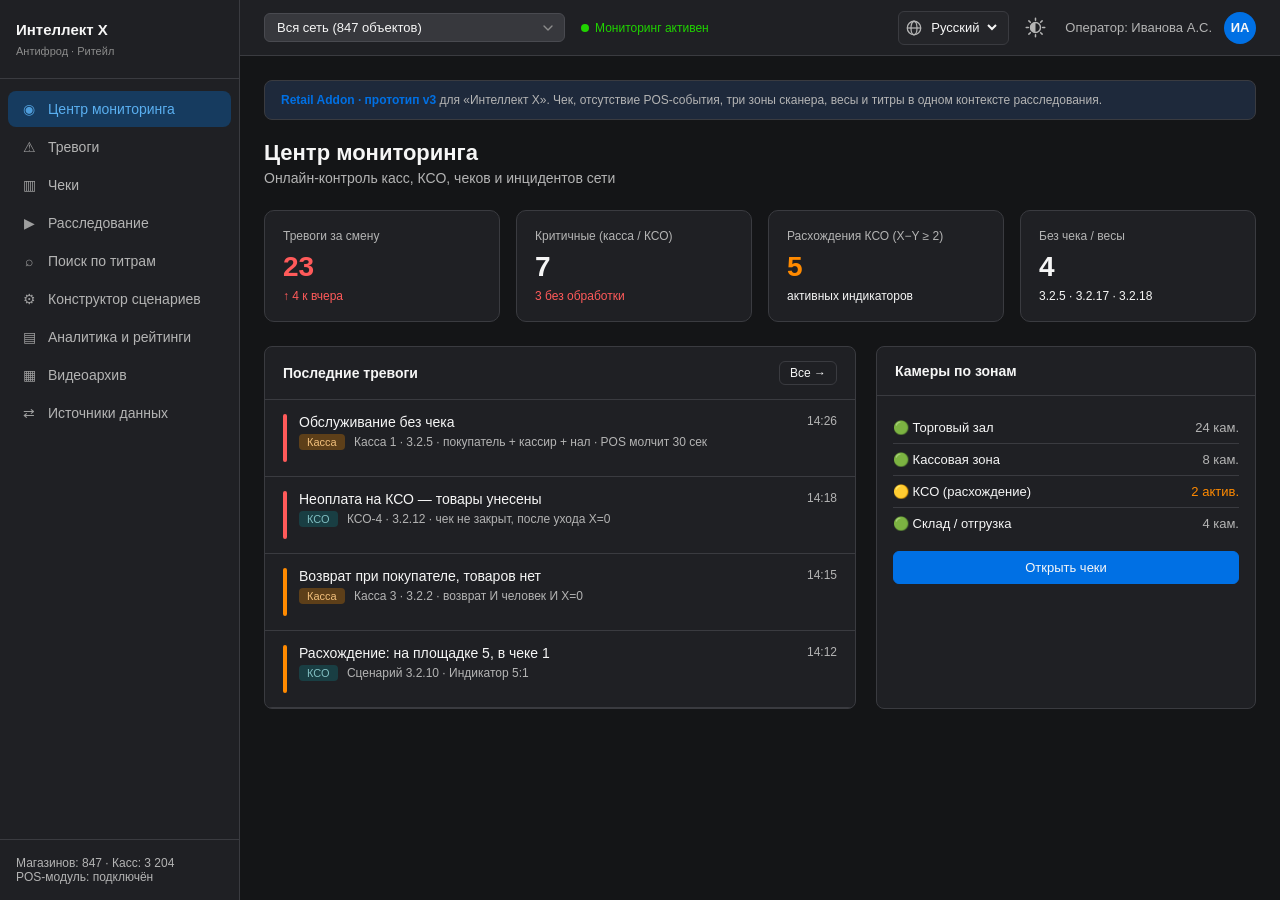
==== commit 4dfb4aa7: "1" ====
--- a/prototype/index.html
+++ b/prototype/index.html
@@ -220,35 +220,6 @@
       border: 1px solid var(--border); font-size: 13px; cursor: pointer;
     }
     .template-card:hover { border-color: var(--accent); }
-    .constructor {
-      display: grid; grid-template-columns: 220px 1fr 280px; gap: 16px; min-height: 640px;
-    }
-    .block-palette { background: var(--surface); border: 1px solid var(--border); border-radius: 10px; padding: 14px; }
-    .block-palette h3 { font-size: 12px; color: var(--muted); margin-bottom: 12px; text-transform: uppercase; letter-spacing: 0.05em; }
-    .palette-item {
-      padding: 10px; background: var(--surface2); border-radius: 6px;
-      margin-bottom: 8px; font-size: 13px; cursor: grab; border: 1px dashed var(--border);
-    }
-    .canvas {
-      background: var(--surface); border: 1px solid var(--border);
-      border-radius: 10px; padding: 24px; position: relative;
-    }
-    .scenario-node {
-      background: var(--surface2); border: 2px solid var(--accent);
-      border-radius: 10px; padding: 14px 18px; margin: 0 auto 16px;
-      max-width: 320px; text-align: center; font-size: 13px;
-    }
-    .scenario-connector {
-      text-align: center; color: var(--accent); font-weight: 700; font-size: 18px; margin: 4px 0;
-    }
-    .scenario-props {
-      background: var(--surface); border: 1px solid var(--border);
-      border-radius: 10px; padding: 16px;
-    }
-    .scenario-props h3 { font-size: 14px; margin-bottom: 14px; }
-    .prop-row { margin-bottom: 12px; }
-    .prop-row label { font-size: 12px; color: var(--muted); display: block; margin-bottom: 4px; }
-    .prop-row input { width: 100%; padding: 6px 10px; border-radius: 4px; background: var(--surface2); border: 1px solid var(--border); color: var(--text); }
     table { width: 100%; border-collapse: collapse; font-size: 13px; }
     th, td { padding: 12px 16px; text-align: left; border-bottom: 1px solid var(--border); }
     th { color: var(--muted); font-weight: 500; font-size: 12px; text-transform: uppercase; }
@@ -329,7 +300,7 @@
     .toast.show { opacity:1; transform:translateY(0); }
     @media (max-width: 1200px) {
       .kpi-grid { grid-template-columns: repeat(2, 1fr); }
-      .grid-2, .constructor, .receipt-layout { grid-template-columns: 1fr; }
+      .grid-2, .receipt-layout { grid-template-columns: 1fr; }
       .source-grid { grid-template-columns:1fr 1fr; }
     }
     @media (max-width: 780px) {
@@ -343,6 +314,7 @@
       .content { padding:14px; }
     }
   </style>
+  <link rel="stylesheet" href="scenario-editor.css">
   <link rel="stylesheet" href="../bridge.css">
 </head>
 <body>
@@ -902,85 +874,8 @@
       <!-- CONSTRUCTOR -->
       <section id="screen-constructor" class="screen">
         <h1>Конструктор сценариев</h1>
-        <p class="subtitle">Создание составных тревожных сценариев · POS или его отсутствие + видеозоны + условия (v3)</p>
-
-        <div class="constructor">
-          <div class="block-palette">
-            <h3>POS-события</h3>
-            <div class="palette-item">Возврат товара</div>
-            <div class="palette-item">Аннуляция чека</div>
-            <div class="palette-item">Оплата наличными</div>
-            <div class="palette-item">Открытие ящика</div>
-            <div class="palette-item">Информация о товаре</div>
-            <div class="palette-item">Штрихкод с весов</div>
-            <div class="palette-item">POS молчит / нет события</div>
-            <h3 style="margin-top:16px">Видео-детекторы</h3>
-            <div class="palette-item">Покупатель в зоне</div>
-            <div class="palette-item">Кассир в зоне</div>
-            <div class="palette-item">Наличные в зоне</div>
-            <div class="palette-item">Подсчёт товаров (X)</div>
-            <div class="palette-item">Рука: зона ленты</div>
-            <div class="palette-item">Рука: зона сканера</div>
-            <div class="palette-item">Рука: зона укладки</div>
-            <h3 style="margin-top:16px">Логика</h3>
-            <div class="palette-item">И (AND)</div>
-            <div class="palette-item">ИЛИ (OR)</div>
-            <div class="palette-item">X = 0</div>
-            <div class="palette-item">Совпадение веса</div>
-            <div class="palette-item">Задержка (N сек)</div>
-          </div>
-
-          <div class="canvas">
-            <div style="text-align:center;color:var(--muted);font-size:12px;margin-bottom:20px">Пример: «Пронос мимо сканера» (3.2.6 / 3.2.7)</div>
-            <div class="scenario-node">Рука: лента → выход</div>
-            <div class="scenario-connector">затем</div>
-            <div class="scenario-node">Рука: зона сканера → выход</div>
-            <div class="scenario-connector">И</div>
-            <div class="scenario-node">POS: нет добавления товара / нет «Честного знака»</div>
-            <div class="scenario-connector">затем</div>
-            <div class="scenario-node">Рука: зона укладки → выход</div>
-            <div class="scenario-connector">→</div>
-            <div class="scenario-node" style="border-color:var(--danger)">⚠ Подозрение на пронос мимо сканера</div>
-            <div style="margin-top:24px;display:flex;gap:10px;justify-content:center">
-              <button class="btn btn-primary">Сохранить сценарий</button>
-              <button class="btn btn-ghost">Сохранить как шаблон</button>
-              <button class="btn btn-ghost">Тест на архиве</button>
-            </div>
-          </div>
-
-          <div class="scenario-props">
-            <h3>Параметры узла</h3>
-            <div class="prop-row">
-              <label>Таймаут добавления в POS (сек)</label>
-              <input type="number" value="2">
-            </div>
-            <div class="prop-row">
-              <label>Учитывать «Честный знак»</label>
-              <select style="width:100%;padding:6px;background:var(--surface2);border:1px solid var(--border);color:var(--text);border-radius:4px">
-                <option>Да — нет кода = нет пробития</option>
-                <option>Только штрихкод</option>
-              </select>
-            </div>
-            <div class="prop-row">
-              <label>Допуск X после ухода с КСО</label>
-              <input type="text" value="X, X−1, X−2">
-            </div>
-            <div class="prop-row">
-              <label>Таймаут весового штрихкода (мин)</label>
-              <input type="number" value="12">
-            </div>
-            <div class="prop-row">
-              <label>Название сценария</label>
-              <input type="text" value="Пронос мимо сканера, 3 зоны">
-            </div>
-            <div class="prop-row">
-              <label>Приоритет тревоги</label>
-              <select style="width:100%;padding:6px;background:var(--surface2);border:1px solid var(--border);color:var(--text);border-radius:4px">
-                <option>Высокий</option><option>Средний</option><option>Низкий</option>
-              </select>
-            </div>
-          </div>
-        </div>
+        <p class="subtitle">Сценарий — это события системы (сработки объектов и строки титров), связанные логикой И / ИЛИ / НЕ и таймерами</p>
+        <div id="scenario-editor"></div>
       </section>
 
       <!-- ANALYTICS -->
@@ -1145,6 +1040,7 @@
 
   <div id="toast" class="toast"></div>
   <script src="i18n.js"></script>
+  <script src="scenario-editor.js"></script>
   <script>
     function showScreen(id) {
       document.querySelectorAll('.screen').forEach(s => s.classList.remove('active'));
@@ -1191,7 +1087,9 @@
       el.className = 'health ' + (status === 'Подтверждён' ? 'err' : 'ok');
       demoAction(t("Статус инцидента: {s}", { s: t(status) }));
     }
+    window.onRetailLang = () => ScenarioEditor.refresh();
     RetailI18n.bindChrome();
+    ScenarioEditor.mount(document.getElementById("scenario-editor"), { toast: demoAction });
   </script>
 </body>
 </html>
--- a/prototype/scenario-editor.css
+++ b/prototype/scenario-editor.css
@@ -0,0 +1,175 @@
+/* Scenario editor — shared by index.html and short_version.html.
+ * Load BEFORE ../bridge.css: base controls are :where()-scoped (specificity 0-1-0),
+ * so the ONE PSIM ladders in bridge.css win by source order. */
+
+/* ---- base controls (both prototypes) ---- */
+:where(.sce) .field {
+  width: 100%; min-width: 0; font: inherit; font-size: 13px;
+  background: var(--surface2); border: 1px solid var(--border); color: var(--text);
+  border-radius: 6px; padding: 7px 10px;
+}
+:where(.sce) .btn { font: inherit; font-size: 13px; cursor: pointer; border-radius: 6px; padding: 7px 12px; border: 1px solid var(--border); background: var(--surface2); color: var(--text); }
+:where(.sce) .btn-primary { background: var(--accent); border-color: var(--accent); color: #fff; }
+:where(.sce) .btn-ghost { background: transparent; }
+:where(.sce) .btn-danger { background: transparent; color: var(--danger); border-color: var(--danger); }
+:where(.sce) .chip { display: inline-flex; align-items: center; gap: 4px; font-size: 11px; padding: 3px 8px; border-radius: 12px; background: var(--surface2); color: var(--muted); white-space: nowrap; }
+:where(.sce) .chip.prio-high { background: var(--prio-high-bg, rgba(239,68,68,.16)); color: var(--prio-high-text, #fecaca); }
+:where(.sce) .chip.prio-mid { background: var(--prio-mid-bg, rgba(245,158,11,.16)); color: var(--prio-mid-text, #fde68a); }
+:where(.sce) .chip.prio-low { background: var(--prio-low-bg, rgba(59,130,246,.16)); color: var(--prio-low-text, #bfdbfe); }
+
+.sce { font-size: 13px; color: var(--text); }
+.sce .sce-hidden { display: none !important; }
+.sce-panel { background: var(--surface); border: 1px solid var(--border); border-radius: 10px; overflow: hidden; }
+.sce-ph {
+  display: flex; justify-content: space-between; align-items: center; gap: 10px;
+  padding: 11px 14px; border-bottom: 1px solid var(--border); font-size: 13px; font-weight: 600;
+}
+.sce-meta { color: var(--muted); font-size: 11px; font-weight: 400; }
+.sce-muted { color: var(--muted); }
+.sce-row { display: flex; gap: 8px; flex-wrap: wrap; align-items: center; }
+.sce-fg label { display: block; font-size: 11px; color: var(--muted); margin-bottom: 5px; }
+.sce-note {
+  background: var(--note-bg, rgba(59,130,246,.1)); border: 1px solid var(--border); border-radius: 8px;
+  padding: 10px 14px; font-size: 12px; color: var(--muted);
+}
+.sce-note strong { color: var(--note-strong, var(--accent)); }
+
+/* ---- layout ---- */
+.sce-layout { display: grid; grid-template-columns: 300px minmax(0, 1fr); gap: 16px; align-items: start; }
+.sce-editor { display: grid; gap: 16px; min-width: 0; }
+.sce-fs { border: 0; margin: 0; padding: 0; min-width: 0; display: grid; gap: 16px; }
+.sce-small { padding: 3px 10px !important; font-size: 12px !important; }
+.sce-sub-h { border-top: 1px solid var(--border); color: var(--muted); font-weight: 500; font-size: 12px; }
+.sce-ro { display: flex; justify-content: space-between; align-items: center; gap: 12px; }
+
+/* ---- list ---- */
+.sce-item {
+  display: block; width: 100%; text-align: left; font: inherit; color: var(--text);
+  background: transparent; border: 0; border-bottom: 1px solid var(--border);
+  padding: 10px 12px; cursor: pointer;
+}
+.sce-item:hover, .sce-item.active { background: var(--surface2); }
+.sce-item.active { box-shadow: inset 3px 0 0 var(--accent); }
+.sce-item:focus-visible { outline: 2px solid var(--accent); outline-offset: -2px; }
+.sce-item > span { display: block; }
+.sce-item-h { display: flex !important; justify-content: space-between; align-items: center; gap: 8px; font-size: 14px; }
+.sce-formula-mini { font-family: Consolas, "Cascadia Mono", monospace; font-size: 11px; color: var(--muted); margin-top: 3px; }
+.sce-empty { padding: 12px; color: var(--muted); font-size: 12px; }
+
+/* ---- head / conditions ---- */
+.sce-head { display: grid; grid-template-columns: minmax(0, 1fr) 180px; gap: 10px; padding: 14px; }
+.sce-hint { text-align: right; max-width: 70%; }
+.sce-conds { padding: 14px 14px 10px; display: flex; flex-direction: column; }
+.sce-cond { border: 1px solid var(--border); border-left: 3px solid var(--accent); border-radius: 8px; background: var(--surface); }
+.sce-cond.neg { border-left-color: var(--danger); }
+.sce-cond-h { display: flex; align-items: center; gap: 10px; padding: 8px 10px; background: var(--surface2); border-bottom: 1px solid var(--border); border-radius: 0 7px 0 0; }
+.sce-letter {
+  width: 24px; height: 24px; border-radius: 50%; flex-shrink: 0;
+  display: inline-flex; align-items: center; justify-content: center;
+  font-weight: 700; font-size: 12px; background: var(--accent); color: #fff;
+}
+.sce-cond.neg .sce-letter { background: var(--danger); }
+.sce-start { font-size: 12px; color: var(--muted); }
+.sce .sce-cond-h .field, .sce .sce-timer .field { width: auto; padding: 4px 28px 4px 8px; font-size: 12px; background-position: right 6px center; }
+.sce .sce-timer input.field { width: 72px; padding-right: 8px; }
+.sce-x {
+  margin-left: auto; background: none; border: 0; color: var(--muted); cursor: pointer;
+  font-size: 16px; line-height: 1; padding: 2px 6px; border-radius: 4px;
+}
+.sce-x:hover:not(:disabled) { color: var(--danger); background: var(--surface2); }
+.sce-ev {
+  display: grid; grid-template-columns: 104px minmax(150px, 1fr) minmax(170px, 1.3fr) minmax(150px, 1fr) 28px;
+  gap: 8px; align-items: center; padding: 8px 10px 4px;
+}
+.sce .sce-ev .field { padding-top: 6px; padding-bottom: 6px; }
+.sce .sce-mono { font-family: Consolas, "Cascadia Mono", monospace; }
+.sce-ev .sce-x, .sce-extra .sce-x { margin: 0; }
+.sce-extra {
+  display: flex; flex-wrap: wrap; align-items: center; gap: 6px 8px;
+  margin: 2px 10px 4px 122px; padding: 6px 8px; border-radius: 6px;
+  background: var(--surface2); font-size: 12px; color: var(--muted);
+}
+.sce .sce-extra .field { width: auto; padding: 4px 8px; font-size: 12px; }
+.sce .sce-extra select.field { padding-right: 28px; background-position: right 6px center; }
+.sce .sce-extra input.sce-mono { flex: 1; min-width: 160px; }
+.sce .sce-extra .sce-op { min-width: 64px; }
+.sce-extra .sce-x { margin-left: auto; }
+.sce-tag { font-weight: 600; color: var(--text); }
+.sce-var-name { display: inline-flex; align-items: center; gap: 2px; font-family: Consolas, "Cascadia Mono", monospace; color: var(--text); }
+.sce .sce-var-name .field { width: 90px; font-family: inherit; }
+.sce-var {
+  font-family: Consolas, "Cascadia Mono", monospace; font-size: .95em;
+  color: var(--var-fg, color-mix(in srgb, var(--text) 45%, #a855f7));
+  background: color-mix(in srgb, #a855f7 16%, transparent); border-radius: 4px; padding: 0 3px;
+}
+.sce-ev-links { display: flex; flex-wrap: wrap; align-items: center; gap: 6px 14px; padding: 2px 10px 8px 122px; }
+.sce-avail { font-size: 11px; color: var(--muted); margin-left: 6px; }
+.sce-varchip {
+  font: inherit; font-family: Consolas, "Cascadia Mono", monospace; font-size: 11px; cursor: pointer;
+  border: 1px dashed color-mix(in srgb, #a855f7 60%, var(--border)); border-radius: 10px; padding: 1px 8px;
+  background: color-mix(in srgb, #a855f7 12%, transparent); color: var(--text);
+}
+.sce-varchip:hover { background: color-mix(in srgb, #a855f7 24%, transparent); }
+.sce-or { display: flex; align-items: center; gap: 8px; padding: 0 10px; font-size: 11px; font-weight: 700; color: var(--warning); }
+.sce-or::before, .sce-or::after { content: ""; height: 1px; background: var(--border); flex: 1; }
+.sce-or::before { flex: 0 0 104px; }
+.sce-cond-f { display: flex; gap: 16px; padding: 4px 10px 8px; border-top: 1px solid var(--border); }
+.sce-link { background: none; border: 0; color: var(--accent); cursor: pointer; font: inherit; font-size: 12px; padding: 0; }
+.sce-timer {
+  display: flex; flex-wrap: wrap; align-items: center; gap: 6px 8px; padding: 8px 10px;
+  border-top: 1px dashed var(--border); font-size: 12px; color: var(--muted);
+}
+.sce-timer b { color: var(--text); font-weight: 600; }
+.sce-sep { width: 1px; height: 18px; background: var(--border); margin: 0 6px; }
+.sce-and {
+  align-self: center; margin: 6px 0; font-size: 11px; font-weight: 700; letter-spacing: .04em;
+  padding: 2px 12px; border-radius: 10px; background: var(--surface2); border: 1px solid var(--border); color: var(--text);
+}
+.sce-add { padding: 0 14px 14px; }
+.sce-fs:disabled .sce-x, .sce-fs:disabled .sce-cond-f, .sce-fs:disabled .sce-add, .sce-fs:disabled .sce-ev-links { display: none; }
+
+/* ---- timeline / readable ---- */
+.sce-timeline { padding: 10px 14px 4px; }
+.sce-timeline svg { width: 100%; height: auto; display: block; }
+.sce .tl-grid { stroke: var(--border); stroke-width: 1; }
+.sce .tl-a { stroke: var(--accent); stroke-width: 1; stroke-dasharray: 2 3; }
+.sce .tl-tick { fill: var(--muted); font-size: 11px; }
+.sce .tl-label { fill: var(--text); font-size: 12px; }
+.sce .tl-letter { font-weight: 700; fill: var(--accent); }
+.sce .tl-letter.neg { fill: var(--danger); }
+.sce .tl-pos { fill: color-mix(in srgb, var(--accent) 22%, transparent); stroke: var(--accent); stroke-width: 1.2; }
+.sce .tl-neg { fill: color-mix(in srgb, var(--danger) 14%, transparent); stroke: var(--danger); stroke-width: 1.2; stroke-dasharray: 5 4; }
+.sce .tl-pt { fill: var(--accent); }
+.sce .tl-in { fill: var(--text); font-size: 11px; }
+.sce .tl-alarm { stroke: var(--warning); stroke-width: 2; stroke-dasharray: 4 3; }
+.sce .tl-alarm-t { fill: var(--warning); font-size: 11px; font-weight: 600; }
+.sce-readable { padding: 12px 14px 14px; font-size: 13px; line-height: 1.65; border-top: 1px solid var(--border); }
+.sce-readable ol { margin: 4px 0 8px 20px; padding: 0; }
+.sce-readable code { font-family: Consolas, "Cascadia Mono", monospace; font-size: 12px; }
+.sce-warn { margin-top: 6px; color: var(--warning); }
+.sce-formula {
+  display: inline-block; margin-top: 6px; padding: 5px 10px; border-radius: 6px;
+  font-family: Consolas, "Cascadia Mono", monospace; font-size: 12px; background: var(--surface2);
+}
+
+/* ---- then / actions / test ---- */
+.sce-then { display: grid; grid-template-columns: repeat(auto-fit, minmax(190px, 1fr)); gap: 10px; padding: 14px; }
+.sce-actions { padding: 12px 14px; }
+.sce-test-row { display: grid; grid-template-columns: 90px minmax(0, 1fr) auto; gap: 10px; align-items: center; padding: 9px 14px; border-bottom: 1px solid var(--border); font-size: 12px; }
+.sce-test-row .sce-row { gap: 6px; }
+
+@media (max-width: 1300px) {
+  .sce-ev { grid-template-columns: 104px minmax(0, 1fr) minmax(0, 1fr) 28px; }
+  .sce-ev > :nth-child(4) { grid-column: 2 / 4; }
+}
+@media (max-width: 1100px) {
+  .sce-layout, .sce-head { grid-template-columns: 1fr; }
+  .sce-ev { grid-template-columns: 1fr 28px; }
+  .sce-ev > * { grid-column: 1 / 2 !important; }
+  .sce-ev > .sce-x { grid-column: 2 / 3 !important; grid-row: 1; }
+  .sce-extra, .sce-ev-links { margin-left: 10px; padding-left: 8px; }
+  .sce-ev-links { padding-left: 10px; margin-left: 0; }
+  .sce-or::before { flex: 1; }
+  .sce-hint { display: none; }
+  .sce-test-row { grid-template-columns: 1fr; }
+}
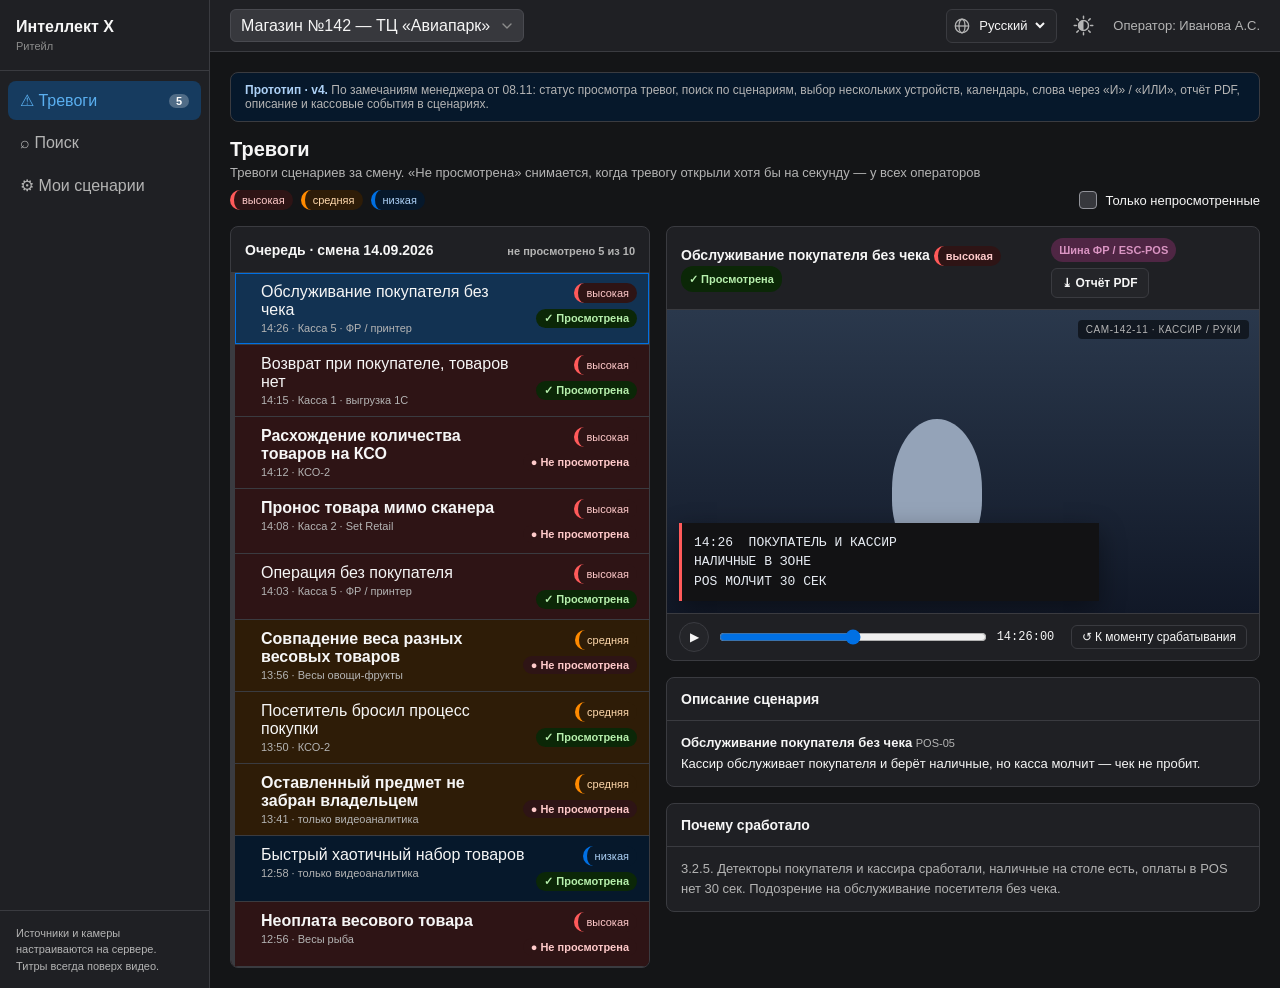
==== commit ff5726cc: "11" ====
--- a/prototype/index.html
+++ b/prototype/index.html
@@ -3,21 +3,43 @@
 <head>
   <meta charset="UTF-8">
   <meta name="viewport" content="width=device-width, initial-scale=1.0">
-  <title>Интеллект Х — Антифрод Ритейл (прототип UI)</title>
+  <title>Интеллект X — Ритейл · короткая версия</title>
   <style>
     :root, html[data-theme="dark"] {
-      --bg: #0f1419;
-      --surface: #1a2332;
+      --bg: #10151c;
+      --surface: #1a2230;
       --surface2: #243044;
-      --border: #2d3a4f;
+      --border: #314057;
       --text: #e8edf4;
       --muted: #8b9cb3;
       --accent: #3b82f6;
-      --accent-hover: #2563eb;
       --danger: #ef4444;
       --warning: #f59e0b;
       --success: #22c55e;
-      --sidebar-w: 240px;
+      --sidebar: 210px;
+      --note-bg: #182433;
+      --note-strong: #93c5fd;
+      --toast-bg: #17263a;
+      --toast-border: #35557d;
+      --video-bg: #0a0e14;
+      --caption-bg: rgba(3,7,18,.88);
+      --cam-tag: #cbd5e1;
+      --prio-high-bg: rgba(239,68,68,.16);
+      --prio-high-border: #ef4444;
+      --prio-high-text: #fecaca;
+      --prio-mid-bg: rgba(245,158,11,.16);
+      --prio-mid-border: #f59e0b;
+      --prio-mid-text: #fde68a;
+      --prio-low-bg: rgba(59,130,246,.16);
+      --prio-low-border: #3b82f6;
+      --prio-low-text: #bfdbfe;
+      --src-pos-bg: #1e3a5f; --src-pos-fg: #93c5fd;
+      --src-file-bg: #3b2f1e; --src-file-fg: #fcd34d;
+      --src-fr-bg: #2e1e3b; --src-fr-fg: #d8b4fe;
+      --src-kso-bg: #1e3b2f; --src-kso-fg: #6ee7b7;
+      --src-ofd-bg: #1e2f3b; --src-ofd-fg: #7dd3fc;
+      --src-scale-bg: #3b1e28; --src-scale-fg: #fda4af;
+      --src-video-bg: #2a2438; --src-video-fg: #c4b5fd;
     }
     html[data-theme="light"] {
       --bg: #f3f5f8;
@@ -27,10 +49,32 @@
       --text: #1c2430;
       --muted: #5b6b80;
       --accent: #2563eb;
-      --accent-hover: #1d4ed8;
       --danger: #dc2626;
       --warning: #d97706;
       --success: #16a34a;
+      --note-bg: #e8f1ff;
+      --note-strong: #1d4ed8;
+      --toast-bg: #ffffff;
+      --toast-border: #bfd0e8;
+      --video-bg: #1a2330;
+      --caption-bg: rgba(15,23,42,.88);
+      --cam-tag: #e2e8f0;
+      --prio-high-bg: #fee2e2;
+      --prio-high-border: #dc2626;
+      --prio-high-text: #991b1b;
+      --prio-mid-bg: #fef3c7;
+      --prio-mid-border: #d97706;
+      --prio-mid-text: #92400e;
+      --prio-low-bg: #dbeafe;
+      --prio-low-border: #2563eb;
+      --prio-low-text: #1e40af;
+      --src-pos-bg: #dbeafe; --src-pos-fg: #1d4ed8;
+      --src-file-bg: #fef3c7; --src-file-fg: #92400e;
+      --src-fr-bg: #ede9fe; --src-fr-fg: #6d28d9;
+      --src-kso-bg: #d1fae5; --src-kso-fg: #047857;
+      --src-ofd-bg: #e0f2fe; --src-ofd-fg: #0369a1;
+      --src-scale-bg: #ffe4e6; --src-scale-fg: #be123c;
+      --src-video-bg: #ede9fe; --src-video-fg: #5b21b6;
     }
     * { box-sizing: border-box; margin: 0; padding: 0; }
     body {
@@ -40,334 +84,295 @@
       min-height: 100vh;
       display: flex;
     }
+    button, select, input { font: inherit; }
     .sidebar {
-      width: var(--sidebar-w);
+      width: var(--sidebar);
       background: var(--surface);
       border-right: 1px solid var(--border);
       display: flex;
       flex-direction: column;
       flex-shrink: 0;
     }
-    .logo {
-      padding: 20px 16px;
-      border-bottom: 1px solid var(--border);
-      font-weight: 700;
-      font-size: 15px;
-      line-height: 1.3;
-    }
-    .logo span { color: var(--accent); display: block; font-size: 11px; font-weight: 500; margin-top: 4px; }
-    .nav { padding: 12px 8px; flex: 1; }
+    .logo { padding: 18px 16px; border-bottom: 1px solid var(--border); font-weight: 700; }
+    .logo span { display: block; margin-top: 4px; color: var(--accent); font-size: 11px; font-weight: 500; }
+    .nav { padding: 10px 8px; flex: 1; }
     .nav-item {
-      display: flex; align-items: center; gap: 10px;
-      padding: 10px 12px; border-radius: 8px; cursor: pointer;
-      color: var(--muted); font-size: 14px; margin-bottom: 2px;
-      border: none; background: none; width: 100%; text-align: left;
+      width: 100%; display: flex; align-items: center; gap: 10px;
+      padding: 10px 12px; margin-bottom: 4px; border: 0; border-radius: 8px;
+      background: none; color: var(--muted); text-align: left; cursor: pointer;
     }
     .nav-item:hover { background: var(--surface2); color: var(--text); }
     .nav-item.active { background: var(--accent); color: #fff; }
-    .nav-icon { width: 18px; text-align: center; opacity: 0.85; }
-    .sidebar-footer {
-      padding: 16px; border-top: 1px solid var(--border);
-      font-size: 12px; color: var(--muted);
-    }
-    .main { flex: 1; display: flex; flex-direction: column; overflow: hidden; }
+    .sidebar-footer { padding: 14px 16px; border-top: 1px solid var(--border); font-size: 11px; color: var(--muted); line-height: 1.5; }
+    .main { flex: 1; min-width: 0; display: flex; flex-direction: column; }
     .topbar {
-      height: 56px; background: var(--surface);
-      border-bottom: 1px solid var(--border);
-      display: flex; align-items: center; justify-content: space-between;
-      padding: 0 24px;
-    }
-    .topbar-left { display: flex; align-items: center; gap: 16px; }
-    .store-select {
-      background: var(--surface2); border: 1px solid var(--border);
-      color: var(--text); padding: 6px 12px; border-radius: 6px; font-size: 13px;
-    }
-    .badge-live {
-      display: flex; align-items: center; gap: 6px;
-      font-size: 12px; color: var(--success);
-    }
-    .badge-live::before {
-      content: ""; width: 8px; height: 8px; border-radius: 50%;
-      background: var(--success); animation: pulse 2s infinite;
-    }
-    @keyframes pulse { 0%,100% { opacity: 1; } 50% { opacity: 0.4; } }
-    .topbar-right { display: flex; align-items: center; gap: 12px; }
-    .avatar {
-      width: 32px; height: 32px; border-radius: 50%;
-      background: var(--accent); display: flex; align-items: center;
-      justify-content: center; font-size: 13px; font-weight: 600;
-    }
-    .content { flex: 1; overflow: auto; padding: 24px; }
+      height: 52px; padding: 0 20px; display: flex; align-items: center; justify-content: space-between;
+      background: var(--surface); border-bottom: 1px solid var(--border);
+    }
+    .store-select, .field, .btn {
+      background: var(--surface2); border: 1px solid var(--border); color: var(--text);
+      border-radius: 6px; padding: 7px 10px;
+    }
+    .content { flex: 1; overflow: auto; padding: 20px; }
     .screen { display: none; }
     .screen.active { display: block; }
-    h1 { font-size: 22px; font-weight: 600; margin-bottom: 4px; }
-    .subtitle { color: var(--muted); font-size: 14px; margin-bottom: 24px; }
-    .kpi-grid {
-      display: grid; grid-template-columns: repeat(4, 1fr); gap: 16px; margin-bottom: 24px;
-    }
-    .kpi-card {
-      background: var(--surface); border: 1px solid var(--border);
-      border-radius: 10px; padding: 18px;
-    }
-    .kpi-label { font-size: 12px; color: var(--muted); margin-bottom: 8px; }
-    .kpi-value { font-size: 28px; font-weight: 700; }
-    .kpi-delta { font-size: 12px; margin-top: 6px; }
-    .kpi-delta.up { color: var(--danger); }
-    .kpi-delta.down { color: var(--success); }
-    .grid-2 { display: grid; grid-template-columns: 1fr 380px; gap: 20px; }
-    .panel {
-      background: var(--surface); border: 1px solid var(--border);
-      border-radius: 10px; overflow: hidden;
-    }
-    .panel-header {
-      padding: 14px 18px; border-bottom: 1px solid var(--border);
-      display: flex; justify-content: space-between; align-items: center;
-      font-weight: 600; font-size: 14px;
-    }
-    .panel-body { padding: 0; }
-    .alert-list { list-style: none; }
-    .alert-item {
-      padding: 14px 18px; border-bottom: 1px solid var(--border);
-      cursor: pointer; transition: background 0.15s;
-      display: grid; grid-template-columns: auto 1fr auto; gap: 12px; align-items: start;
-    }
-    .alert-item:hover { background: var(--surface2); }
-    .alert-severity {
-      width: 4px; height: 48px; border-radius: 2px; align-self: center;
-    }
-    .alert-severity.critical { background: var(--danger); }
-    .alert-severity.high { background: var(--warning); }
-    .alert-severity.medium { background: var(--accent); }
-    .alert-title { font-size: 14px; font-weight: 500; margin-bottom: 4px; }
-    .alert-meta { font-size: 12px; color: var(--muted); }
-    .alert-time { font-size: 12px; color: var(--muted); white-space: nowrap; }
-    .tag {
-      display: inline-block; padding: 2px 8px; border-radius: 4px;
-      font-size: 11px; font-weight: 500; margin-right: 6px;
-    }
-    .tag-hall { background: #1e3a5f; color: #93c5fd; }
-    .tag-pos { background: #3b2f1e; color: #fcd34d; }
-    .tag-scale { background: #1e3b32; color: #6ee7b7; }
-    .tag-kso { background: #1e3b2f; color: #6ee7b7; }
-    .tag-pos-module { background: #2e1e3b; color: #d8b4fe; }
-    .video-mock {
-      aspect-ratio: 16/9; background: #0a0e14;
-      position: relative; display: flex; align-items: center; justify-content: center;
-      color: var(--muted); font-size: 13px;
-    }
-    .video-overlay {
-      position: absolute; top: 12px; left: 12px;
-      background: rgba(0,0,0,0.75); padding: 8px 12px; border-radius: 6px;
-      font-size: 13px; border: 1px solid var(--warning);
-    }
-    .video-overlay .counter { color: var(--warning); font-weight: 700; font-size: 18px; }
-    .video-controls {
-      position: absolute; bottom: 0; left: 0; right: 0;
-      background: linear-gradient(transparent, rgba(0,0,0,0.8));
-      padding: 12px 16px; display: flex; gap: 8px; align-items: center;
-    }
-    .timeline {
-      height: 48px; background: var(--surface2); border-radius: 6px;
-      margin: 16px 18px; position: relative; overflow: hidden;
-    }
-    .timeline-bar {
-      position: absolute; top: 50%; left: 0; right: 0; height: 4px;
-      background: var(--border); transform: translateY(-50%);
-    }
-    .timeline-marker {
-      position: absolute; top: 8px; width: 2px; height: 32px;
-      background: var(--accent);
-    }
-    .timeline-marker.pos { background: var(--warning); }
-    .timeline-marker.alert { background: var(--danger); }
-    .pos-events { padding: 0 18px 18px; }
-    .pos-event {
-      display: flex; gap: 12px; padding: 10px 0;
-      border-bottom: 1px solid var(--border); font-size: 13px;
-    }
-    .pos-time { color: var(--muted); width: 70px; flex-shrink: 0; font-family: monospace; }
-    .filters {
-      display: flex; gap: 10px; flex-wrap: wrap; margin-bottom: 20px;
-    }
-    .filter-chip {
-      padding: 6px 14px; border-radius: 20px; font-size: 13px;
-      border: 1px solid var(--border); background: var(--surface);
-      color: var(--muted); cursor: pointer;
-    }
-    .filter-chip.active { border-color: var(--accent); color: var(--accent); background: #1e3a5f; }
-    .btn {
-      padding: 8px 16px; border-radius: 6px; font-size: 13px;
-      border: none; cursor: pointer; font-weight: 500;
-    }
-    .btn-primary { background: var(--accent); color: #fff; }
-    .btn-primary:hover { background: var(--accent-hover); }
-    .btn-ghost { background: transparent; color: var(--muted); border: 1px solid var(--border); }
-    .btn-ghost:hover { color: var(--text); border-color: var(--muted); }
-    .search-form {
-      background: var(--surface); border: 1px solid var(--border);
-      border-radius: 10px; padding: 20px; margin-bottom: 20px;
-    }
-    .form-row { display: grid; grid-template-columns: repeat(3, 1fr); gap: 16px; margin-bottom: 16px; }
-    .form-group label { display: block; font-size: 12px; color: var(--muted); margin-bottom: 6px; }
-    .form-group select, .form-group input {
-      width: 100%; padding: 8px 12px; border-radius: 6px;
-      background: var(--surface2); border: 1px solid var(--border);
-      color: var(--text); font-size: 13px;
-    }
-    .saved-templates { display: flex; gap: 10px; flex-wrap: wrap; margin-top: 12px; }
-    .template-card {
-      padding: 10px 14px; background: var(--surface2); border-radius: 8px;
-      border: 1px solid var(--border); font-size: 13px; cursor: pointer;
-    }
-    .template-card:hover { border-color: var(--accent); }
-    table { width: 100%; border-collapse: collapse; font-size: 13px; }
-    th, td { padding: 12px 16px; text-align: left; border-bottom: 1px solid var(--border); }
-    th { color: var(--muted); font-weight: 500; font-size: 12px; text-transform: uppercase; }
-    tr:hover td { background: var(--surface2); }
-    .rank { font-weight: 700; color: var(--muted); width: 40px; }
-    .rank-1 { color: #fbbf24; }
-    .rank-2 { color: #94a3b8; }
-    .rank-3 { color: #cd7f32; }
-    .bar-cell { display: flex; align-items: center; gap: 10px; }
-    .bar { height: 6px; border-radius: 3px; background: var(--accent); min-width: 20px; }
-    .chart-placeholder {
-      height: 200px; background: var(--surface2); border-radius: 8px;
-      display: flex; align-items: center; justify-content: center;
-      color: var(--muted); font-size: 13px; margin-top: 16px;
-    }
-    .tabs { display: flex; gap: 4px; margin-bottom: 20px; }
-    .tab {
-      padding: 8px 16px; border-radius: 6px; font-size: 13px;
-      cursor: pointer; color: var(--muted); background: none; border: none;
-    }
-    .tab.active { background: var(--surface2); color: var(--text); }
-    .proto-note {
-      background: #1e293b; border: 1px solid var(--border); border-radius: 8px;
-      padding: 12px 16px; font-size: 12px; color: var(--muted); margin-bottom: 20px;
-    }
-    .proto-note strong { color: var(--accent); }
-    .status-dot { width: 7px; height: 7px; border-radius: 50%; display: inline-block; margin-right: 6px; }
-    .receipt-layout { display: grid; grid-template-columns: minmax(520px, 1.25fr) minmax(460px, .95fr); gap: 16px; }
-    .receipt-row { cursor: pointer; }
-    .receipt-row.selected td { background: rgba(59,130,246,.14); }
-    .receipt-total { font-size: 22px; font-weight: 700; }
-    .receipt-paper { padding: 18px; font-family: "Cascadia Mono", Consolas, monospace; font-size: 12px; }
-    .receipt-head { text-align: center; padding-bottom: 12px; border-bottom: 1px dashed var(--border); margin-bottom: 8px; }
-    .receipt-line { display: grid; grid-template-columns: 1fr auto; gap: 14px; padding: 8px 4px; border-bottom: 1px dashed var(--border); cursor: pointer; }
-    .receipt-line:hover, .receipt-line.active { background: var(--surface2); color: #fff; }
-    .receipt-line.risk { color: #fca5a5; background: rgba(239,68,68,.08); }
-    .receipt-caption {
-      position: absolute; left: 14px; bottom: 54px; width: min(440px, calc(100% - 28px));
-      padding: 10px 12px; background: rgba(3,7,18,.84); border-left: 3px solid var(--accent);
-      font-family: "Cascadia Mono", Consolas, monospace; font-size: 12px; line-height: 1.45;
-      box-shadow: 0 8px 30px rgba(0,0,0,.35);
-    }
-    .receipt-caption .risk-line { color: #fca5a5; font-weight: 700; }
-    .camera-art {
-      position:absolute; inset:0; overflow:hidden;
-      background: linear-gradient(145deg,#18212d 0%,#0c1118 55%,#151d27 100%);
-    }
-    .camera-art::before {
-      content:""; position:absolute; width:46%; height:38%; left:28%; top:26%;
-      background:#293748; border:12px solid #111923; transform:perspective(450px) rotateX(55deg);
-      box-shadow:0 24px 40px rgba(0,0,0,.45);
-    }
-    .cam-zone-tag {
-      position:absolute; right:12px; top:12px; z-index:1;
-      font-size:10px; letter-spacing:.08em; color:#a8b5c6; background:rgba(0,0,0,.55); padding:5px 8px;
-    }
-    .video-label { position:relative; z-index:1; color:#9aa9bc; }
-    .split-tabs { display:flex; gap:2px; border-bottom:1px solid var(--border); padding:0 14px; background:var(--surface); }
-    .split-tab { padding:11px 14px; border:0; color:var(--muted); background:none; cursor:pointer; border-bottom:2px solid transparent; }
-    .split-tab.active { color:#fff; border-bottom-color:var(--accent); }
-    .source-grid { display:grid; grid-template-columns:repeat(3,1fr); gap:14px; }
-    .source-card { background:var(--surface); border:1px solid var(--border); border-radius:10px; padding:16px; }
-    .source-top { display:flex; justify-content:space-between; gap:12px; margin-bottom:14px; }
-    .source-name { font-weight:600; font-size:14px; }
-    .source-meta { color:var(--muted); font-size:12px; line-height:1.7; }
-    .health { font-size:11px; border-radius:12px; padding:3px 8px; white-space:nowrap; height:max-content; }
-    .health.ok { color:#86efac; background:rgba(34,197,94,.12); }
-    .health.warn { color:#fcd34d; background:rgba(245,158,11,.12); }
-    .health.err { color:#fca5a5; background:rgba(239,68,68,.12); }
-    .flow { display:flex; align-items:center; justify-content:center; gap:8px; flex-wrap:wrap; padding:20px; }
-    .flow-node { border:1px solid var(--border); background:var(--surface2); border-radius:8px; padding:10px 13px; font-size:12px; }
-    .flow-arrow { color:var(--accent); }
+    h1 { font-size: 20px; font-weight: 600; }
+    .subtitle { color: var(--muted); font-size: 13px; margin: 4px 0 16px; }
+    .topbar-right { display: flex; align-items: center; gap: 12px; }
+    .note {
+      background: var(--note-bg); border: 1px solid var(--border); border-radius: 8px;
+      padding: 10px 14px; font-size: 12px; color: var(--muted); margin-bottom: 16px;
+    }
+    .note strong { color: var(--note-strong); }
+    .panel { background: var(--surface); border: 1px solid var(--border); border-radius: 10px; overflow: hidden; }
+    .panel-h {
+      display: flex; justify-content: space-between; align-items: center; gap: 10px;
+      padding: 11px 14px; border-bottom: 1px solid var(--border); font-size: 13px; font-weight: 600;
+    }
+    .mode-switch { display: flex; gap: 4px; margin-bottom: 16px; }
+    .mode-btn {
+      padding: 8px 14px; border-radius: 8px; border: 1px solid var(--border);
+      background: var(--surface); color: var(--muted); cursor: pointer;
+    }
+    .mode-btn.active { background: var(--accent); border-color: var(--accent); color: #fff; }
+    .workspace { display: grid; grid-template-columns: 340px 1fr; gap: 16px; }
+    .form-stack { display: grid; gap: 10px; padding: 14px; }
+    .form-group label { display: block; font-size: 11px; color: var(--muted); margin-bottom: 5px; }
+    .field, .store-select { width: 100%; }
+    .btn { cursor: pointer; }
+    .btn-primary { background: var(--accent); border-color: var(--accent); color: #fff; }
+    .btn-ghost { background: transparent; }
+    .btn-danger { background: transparent; color: #fca5a5; border-color: #7f1d1d; }
+    .row { display: flex; gap: 8px; flex-wrap: wrap; }
+    .video {
+      position: relative; aspect-ratio: 16/8.2; background: var(--video-bg);
+      display: flex; align-items: center; justify-content: center; overflow: hidden;
+    }
+    .video-scene { position: absolute; inset: 0; }
+    .video-scene::before, .video-scene::after { content: ""; position: absolute; border-radius: 50% 50% 42% 42%; }
+    .video-scene.cashier { background: linear-gradient(#2a384c, #111827); }
+    .video-scene.cashier::before { width: 90px; height: 140px; left: 38%; bottom: 18%; background: #94a3b8; }
+    .video-scene.cashier::after { width: 46%; height: 18%; left: 27%; bottom: 8%; background: #64748b; border-radius: 8px; }
+    .video-scene.pair { background: linear-gradient(#2a384c, #111827); }
+    .video-scene.pair::before { width: 80px; height: 130px; left: 28%; bottom: 16%; background: #94a3b8; }
+    .video-scene.pair::after { width: 80px; height: 130px; left: 54%; bottom: 16%; background: #fca5a5; }
+    .video-scene.gate { background: linear-gradient(#2a384c, #111827); }
+    .video-scene.gate::before, .video-scene.gate::after { width: 18px; height: 70%; top: 15%; background: #ef4444; border-radius: 4px; }
+    .video-scene.gate::before { left: 22%; }
+    .video-scene.gate::after { right: 22%; }
+    .cam-tag {
+      position: absolute; top: 10px; right: 10px; z-index: 2;
+      font-size: 10px; letter-spacing: .06em; color: var(--cam-tag);
+      background: rgba(0,0,0,.55); padding: 4px 8px; border-radius: 4px;
+    }
+    .caption {
+      position: absolute; left: 12px; bottom: 12px; z-index: 2; width: min(420px, calc(100% - 24px));
+      background: var(--caption-bg); border-left: 3px solid var(--accent); color: #e8edf4;
+      padding: 10px 12px; font-family: Consolas, "Cascadia Mono", monospace;
+      font-size: 13px; line-height: 1.5; white-space: pre-wrap;
+      box-shadow: 0 8px 24px rgba(0,0,0,.4);
+    }
+    .caption .hit { background: #854d0e; color: #fef3c7; }
+    .caption .risk { color: #fca5a5; font-weight: 700; }
+    .source {
+      display: inline-flex; align-items: center; gap: 6px;
+      font-size: 11px; border-radius: 12px; padding: 2px 8px; white-space: nowrap;
+    }
+    .src-pos { background: var(--src-pos-bg); color: var(--src-pos-fg); }
+    .src-file { background: var(--src-file-bg); color: var(--src-file-fg); }
+    .src-fr { background: var(--src-fr-bg); color: var(--src-fr-fg); }
+    .src-kso { background: var(--src-kso-bg); color: var(--src-kso-fg); }
+    .src-ofd { background: var(--src-ofd-bg); color: var(--src-ofd-fg); }
+    .src-scale { background: var(--src-scale-bg); color: var(--src-scale-fg); }
+    .src-video { background: var(--src-video-bg); color: var(--src-video-fg); }
+    .prio-high { background: var(--prio-high-bg); border-left: 4px solid var(--prio-high-border); }
+    .prio-mid { background: var(--prio-mid-bg); border-left: 4px solid var(--prio-mid-border); }
+    .prio-low { background: var(--prio-low-bg); border-left: 4px solid var(--prio-low-border); }
+    .chip.prio-high { background: var(--prio-high-bg); color: var(--prio-high-text); }
+    .chip.prio-mid { background: var(--prio-mid-bg); color: var(--prio-mid-text); }
+    .chip.prio-low { background: var(--prio-low-bg); color: var(--prio-low-text); }
+    .legend { display: flex; gap: 8px; flex-wrap: wrap; margin: -6px 0 16px; }
+    tr.prio-high td, tr.prio-mid td, tr.prio-low td { background: inherit; }
+    table { width: 100%; border-collapse: collapse; font-size: 12px; }
+    th, td { padding: 9px 12px; text-align: left; border-bottom: 1px solid var(--border); }
+    th { color: var(--muted); font-weight: 500; }
+    tr.clickable { cursor: pointer; }
+    tr.clickable:hover td, tr.clickable.active td { background: rgba(59,130,246,.12); }
+    .result-item, .alert-item, .scenario-item {
+      padding: 10px 12px; border-bottom: 1px solid var(--border); cursor: pointer;
+    }
+    .result-item:hover, .alert-item:hover, .scenario-item:hover,
+    .result-item.active, .alert-item.active, .scenario-item.active { box-shadow: inset 0 0 0 1px var(--accent); }
+    .scenario-item:hover, .scenario-item.active { background: var(--surface2); }
+    .meta { color: var(--muted); font-size: 11px; margin-top: 3px; }
+    .receipt { padding: 12px 14px; font-family: Consolas, "Cascadia Mono", monospace; font-size: 12px; }
+    .receipt-line { display: flex; justify-content: space-between; padding: 5px 0; border-bottom: 1px dashed var(--border); }
+    .chip { font-size: 11px; padding: 4px 8px; border-radius: 12px; background: var(--surface2); color: var(--muted); }
+    .severity { width: 4px; border-radius: 2px; }
+    .sev-high { background: var(--danger); }
+    .sev-mid { background: var(--warning); }
+    .sev-low { background: var(--accent); }
+    .alert-row { display: grid; grid-template-columns: 4px 1fr auto; gap: 10px; align-items: start; }
+    .grid-2 { display: grid; grid-template-columns: minmax(280px, 1fr) minmax(360px, 1fr); gap: 16px; }
+    .alerts-grid { grid-template-columns: minmax(300px, 420px) minmax(0, 1fr); }
+    .hidden { display: none !important; }
     .toast {
-      position:fixed; right:24px; bottom:24px; z-index:20; padding:12px 16px;
-      border:1px solid #35557d; background:#17263a; border-radius:8px; font-size:13px;
-      opacity:0; transform:translateY(8px); pointer-events:none; transition:.2s;
-    }
-    .toast.show { opacity:1; transform:translateY(0); }
-    @media (max-width: 1200px) {
-      .kpi-grid { grid-template-columns: repeat(2, 1fr); }
-      .grid-2, .receipt-layout { grid-template-columns: 1fr; }
-      .source-grid { grid-template-columns:1fr 1fr; }
-    }
-    @media (max-width: 780px) {
-      .sidebar { width:72px; }
-      .logo { font-size:0; }
-      .logo span { font-size:9px; }
-      .nav-item { font-size:0; justify-content:center; }
-      .nav-icon { font-size:17px; }
-      .sidebar-footer { display:none; }
-      .form-row, .kpi-grid, .source-grid { grid-template-columns:1fr !important; }
-      .content { padding:14px; }
+      position: fixed; right: 20px; bottom: 20px; z-index: 20;
+      padding: 10px 14px; border-radius: 8px; border: 1px solid var(--toast-border);
+      background: var(--toast-bg); color: var(--text); font-size: 13px; opacity: 0; transform: translateY(8px); transition: .2s;
+    }
+    .toast.show { opacity: 1; transform: none; }
+    @media (max-width: 1100px) {
+      .workspace, .grid-2 { grid-template-columns: 1fr; }
+      .sidebar { width: 64px; }
+      .logo, .nav-item { font-size: 0; }
+      .logo span, .sidebar-footer { display: none; }
+      .nav-item { justify-content: center; }
+    }
+    /* ---- v4 (замечания 08.11) ---- */
+    :root, [data-theme="light"] {
+      --paper-bg: #ffffff; --paper-fg: #111827; --paper-muted: #4b5563; --paper-line: #d1d5db; --paper-hit: #fde68a;
+    }
+    .nav-item { display: flex; align-items: center; gap: 8px; }
+    .nav-count {
+      margin-left: auto; min-width: 20px; padding: 1px 6px; border-radius: 10px; font-size: 11px; font-weight: 700; text-align: center;
+      background: var(--prio-high-bg); color: var(--prio-high-text);
+    }
+    .nav-item.active .nav-count { background: rgba(255,255,255,.25); color: #fff; }
+    .toolbar { display: flex; align-items: center; justify-content: space-between; gap: 12px; flex-wrap: wrap; margin: -6px 0 16px; }
+    .toolbar .legend { margin: 0; }
+    .check-label { display: inline-flex; align-items: center; gap: 8px; font-size: 13px; cursor: pointer; }
+    .alert-row { grid-template-columns: 4px 1fr auto; }
+    .alert-side { display: flex; flex-direction: column; align-items: flex-end; gap: 6px; }
+    .res-row { display: grid; grid-template-columns: minmax(0, 1fr) auto; gap: 10px; align-items: start; }
+    .alert-item.unviewed .alert-title { font-weight: 700; }
+    .panel-h .row { gap: 6px; align-items: center; }
+    .btn-sm { padding: 4px 10px; font-size: 12px; }
+    /* player */
+    .player-bar { display: flex; align-items: center; gap: 10px; padding: 8px 12px; border-top: 1px solid var(--border); font-size: 12px; }
+    .player-bar input[type="range"] { flex: 1; accent-color: var(--accent); }
+    .player-time { font-family: Consolas, "Cascadia Mono", monospace; min-width: 64px; }
+    .play-btn { width: 30px; height: 30px; border-radius: 50%; border: 1px solid var(--border); background: var(--surface2); color: var(--text); cursor: pointer; }
+    .xy-overlay {
+      position: absolute; top: 34px; right: 10px; padding: 8px 12px; border-radius: 8px;
+      background: var(--caption-bg); color: #e8edf4; font-size: 12px; text-align: right; border: 1px solid var(--prio-high-border);
+    }
+    .xy-overlay b { display: block; font-size: 26px; line-height: 1.1; color: #fca5a5; }
+    .desc-box { padding: 12px 14px; font-size: 13px; line-height: 1.55; }
+    .desc-box .meta { margin-top: 6px; }
+    /* query builder (UI-7) */
+    .qb {
+      display: flex; flex-wrap: wrap; align-items: center; gap: 6px; padding: 6px; min-height: 40px;
+      background: var(--surface2); border: 1px solid var(--border); border-radius: 8px; cursor: text;
+    }
+    .qb:focus-within { outline: 2px solid var(--accent); outline-offset: -1px; }
+    .qb-chip { display: inline-flex; align-items: center; gap: 4px; padding: 3px 4px 3px 9px; border-radius: 12px; background: var(--surface); border: 1px solid var(--border); font-size: 12px; }
+    .qb-chip button { border: 0; background: transparent; color: var(--muted); cursor: pointer; font-size: 14px; line-height: 1; padding: 0 4px; }
+    .qb-op {
+      border: 1px solid var(--accent); background: transparent; color: var(--accent); border-radius: 6px;
+      font-size: 11px; font-weight: 700; padding: 2px 6px; cursor: pointer;
+    }
+    .qb-op.or { border-color: var(--warning); color: var(--warning); }
+    .qb input { flex: 1; min-width: 140px; border: 0 !important; background: transparent !important; color: var(--text); outline: none; padding: 4px; font: inherit; box-shadow: none !important; }
+    .qb-preview { font-size: 12px; color: var(--muted); margin-top: 6px; line-height: 1.5; }
+    .hidden-soft { display: none; }
+    /* saved templates (UI-11) */
+    .tpl-row { display: flex; flex-wrap: wrap; gap: 6px; padding: 10px 14px; border-bottom: 1px solid var(--border); align-items: center; }
+    .tpl-row .meta { margin: 0 4px 0 0; }
+    .tpl-chip { border: 1px solid var(--border); background: var(--surface2); color: var(--text); border-radius: 14px; padding: 3px 10px; font-size: 12px; cursor: pointer; }
+    .tpl-chip:hover { border-color: var(--accent); }
+    .tpl-chip .meta { display: inline; margin-left: 4px; }
+    .save-tpl { display: grid; grid-template-columns: 1fr auto; gap: 8px; align-items: center; }
+    .save-tpl .row { grid-column: 1 / -1; justify-content: flex-end; align-items: center; }
+    .field-hint { font-size: 11px; color: var(--muted); margin-top: 5px; line-height: 1.45; }
+    .empty { padding: 16px 14px; color: var(--muted); font-size: 13px; line-height: 1.55; }
+    .caption .hit, .snippet .hit { background: #854d0e; color: #fef3c7; border-radius: 2px; }
+    .snippet { font-family: Consolas, "Cascadia Mono", monospace; font-size: 11px; color: var(--muted); margin-top: 4px; }
+    /* PDF report (UI-9) */
+    .modal { position: fixed; inset: 0; z-index: 60; display: none; align-items: center; justify-content: center; padding: 20px; background: rgba(0,0,0,.55); }
+    .modal.open { display: flex; }
+    .pdf-dialog { display: grid; grid-template-columns: 260px minmax(0, 1fr); width: min(1080px, 100%); max-height: calc(100vh - 40px); background: var(--surface); border: 1px solid var(--border); border-radius: 12px; overflow: hidden; }
+    .pdf-side { padding: 16px; border-right: 1px solid var(--border); display: flex; flex-direction: column; gap: 12px; overflow: auto; font-size: 13px; }
+    .pdf-side h2 { font-size: 15px; margin: 0; }
+    .pdf-side .opt { display: flex; gap: 8px; align-items: flex-start; cursor: pointer; line-height: 1.4; }
+    .pdf-side .opt input { margin-top: 2px; }
+    .pdf-side .grow { flex: 1; }
+    .pdf-preview { background: var(--surface2); padding: 18px; overflow: auto; }
+    .pdf-sheet { background: var(--paper-bg); color: var(--paper-fg); max-width: 720px; margin: 0 auto; padding: 32px 36px; border-radius: 4px; box-shadow: 0 8px 24px rgba(0,0,0,.25); font-size: 12px; line-height: 1.5; }
+    .pdf-brand { display: flex; justify-content: space-between; color: var(--paper-muted); font-size: 10px; text-transform: uppercase; letter-spacing: .06em; border-bottom: 1px solid var(--paper-line); padding-bottom: 8px; }
+    .pdf-sheet h1 { font-size: 22px; margin: 14px 0 6px; color: var(--paper-fg); }
+    .pdf-desc { color: var(--paper-muted); margin: 0 0 14px; }
+    .pdf-frame { position: relative; aspect-ratio: 16/8.2; border-radius: 4px; overflow: hidden; background: #0a0e14; margin-bottom: 4px; }
+    .pdf-frame .stamp { position: absolute; right: 8px; bottom: 8px; background: rgba(0,0,0,.7); color: #fff; font-family: Consolas, monospace; font-size: 11px; padding: 2px 6px; border-radius: 3px; }
+    .pdf-cap { color: var(--paper-muted); font-size: 10px; margin-bottom: 14px; }
+    .pdf-sheet h3 { font-size: 12px; text-transform: uppercase; letter-spacing: .05em; color: var(--paper-muted); margin: 14px 0 6px; }
+    .pdf-receipt { font-family: Consolas, "Cascadia Mono", monospace; font-size: 11px; white-space: pre-wrap; border: 1px solid var(--paper-line); border-radius: 4px; padding: 8px 10px; }
+    .pdf-receipt mark { background: var(--paper-hit); color: var(--paper-fg); font-weight: 700; }
+    .pdf-sheet table { width: 100%; border-collapse: collapse; font-size: 11px; }
+    .pdf-sheet td { padding: 4px 0; border-bottom: 1px solid var(--paper-line); color: var(--paper-fg); }
+    .pdf-sheet td:first-child { color: var(--paper-muted); width: 34%; }
+    .pdf-foot { margin-top: 18px; padding-top: 8px; border-top: 1px solid var(--paper-line); color: var(--paper-muted); font-size: 10px; }
+    @media print {
+      body > *:not(#pdf-modal) { display: none !important; }
+      #pdf-modal { position: static; display: block !important; padding: 0; background: none; }
+      .pdf-dialog { display: block; border: 0; max-height: none; }
+      .pdf-side { display: none; }
+      .pdf-preview { padding: 0; background: none; }
+      .pdf-sheet { box-shadow: none; max-width: none; padding: 0; }
+    }
+    @media (max-width: 860px) {
+      .pdf-dialog { grid-template-columns: 1fr; }
+      .pdf-side { border-right: 0; border-bottom: 1px solid var(--border); }
+    }
+    @media (max-width: 640px) {
+      .topbar { flex-wrap: wrap; gap: 8px; padding: 8px 12px; }
+      .topbar .store-select { min-width: 0 !important; width: 100% !important; }
+      .topbar-right { width: 100%; justify-content: space-between; }
+      .content { padding: 12px; }
+      .alerts-grid, .workspace, .grid-2 { grid-template-columns: minmax(0, 1fr) !important; }
+      .player-bar { flex-wrap: wrap; }
+      .player-bar input[type="range"] { min-width: 120px; }
+      .mode-switch { flex-wrap: wrap; }
+      table { font-size: 12px; }
+      th, td { padding: 6px 8px; }
+      .pdf-sheet { padding: 18px; }
+      .modal { padding: 8px; }
+      .topbar-right > span { display: none; }
+      .alert-row { grid-template-columns: 4px minmax(0, 1fr) !important; }
+      .alert-side { grid-column: 2; flex-direction: row; flex-wrap: wrap; align-items: center; }
+      .res-row { grid-template-columns: minmax(0, 1fr); }
+      .res-row .alert-side { grid-column: 1; }
+      .alerts-grid .panel-h { flex-wrap: wrap; }
+      .note { font-size: 11px; }
     }
   </style>
+  <link rel="stylesheet" href="retail-common.css">
   <link rel="stylesheet" href="scenario-editor.css">
   <link rel="stylesheet" href="../bridge.css">
 </head>
 <body>
   <aside class="sidebar">
     <div class="logo">
-      Интеллект Х
-      <span>Антифрод · Ритейл</span>
+      Интеллект X
+      <span>Ритейл</span>
     </div>
     <nav class="nav">
-      <button class="nav-item active" data-screen="dashboard">
-        <span class="nav-icon">◉</span> Центр мониторинга
-      </button>
-      <button class="nav-item" data-screen="alerts">
-        <span class="nav-icon">⚠</span> Тревоги
-      </button>
-      <button class="nav-item" data-screen="receipts">
-        <span class="nav-icon">▥</span> Чеки
-      </button>
-      <button class="nav-item" data-screen="incident">
-        <span class="nav-icon">▶</span> Расследование
-      </button>
-      <button class="nav-item" data-screen="search">
-        <span class="nav-icon">⌕</span> Поиск по титрам
-      </button>
-      <button class="nav-item" data-screen="constructor">
-        <span class="nav-icon">⚙</span> Конструктор сценариев
-      </button>
-      <button class="nav-item" data-screen="analytics">
-        <span class="nav-icon">▤</span> Аналитика и рейтинги
-      </button>
-      <button class="nav-item" data-screen="archive">
-        <span class="nav-icon">▦</span> Видеоархив
-      </button>
-      <button class="nav-item" data-screen="sources">
-        <span class="nav-icon">⇄</span> Источники данных
-      </button>
+      <button class="nav-item active" data-screen="alerts"><span>⚠ Тревоги</span><span id="nav-alerts-count" class="nav-count" data-i18n-skip title=""></span></button>
+      <button class="nav-item" data-screen="search"><span>⌕ Поиск</span></button>
+      <button class="nav-item" data-screen="scenarios"><span>⚙ Мои сценарии</span></button>
     </nav>
     <div class="sidebar-footer">
-      Магазинов: 847 · Касс: 3 204<br>
-      POS-модуль: подключён
+      Источники и камеры настраиваются на сервере.<br>
+      Титры всегда поверх видео.
     </div>
   </aside>
 
   <div class="main">
     <header class="topbar">
-      <div class="topbar-left">
-        <select class="store-select">
-          <option>Вся сеть (847 объектов)</option>
-          <option>Магазин №142 — Москва, ТЦ «Авиапарк»</option>
-          <option>Магазин №089 — СПб, Невский</option>
-        </select>
-        <span class="badge-live">Мониторинг активен</span>
-      </div>
+      <select class="store-select" style="width:auto;min-width:280px" aria-label="Магазин">
+        <option>Магазин №142 — ТЦ «Авиапарк»</option>
+        <option>Магазин №089 — СПб, Невский</option>
+      </select>
       <div class="topbar-right">
         <div class="chrome-actions">
           <label class="lang" for="langSelect">
@@ -392,704 +397,739 @@
           </button>
         </div>
         <span style="font-size:13px;color:var(--muted)">Оператор: Иванова А.С.</span>
-        <div class="avatar">ИА</div>
       </div>
     </header>
 
     <div class="content">
-      <div class="proto-note">
-        <strong>Retail Addon · прототип v3</strong> для «Интеллект X».
-        Чек, отсутствие POS-события, три зоны сканера, весы и титры в одном контексте расследования.
+      <div class="note">
+        <strong>Прототип · v4.</strong>
+        По замечаниям менеджера от 08.11: статус просмотра тревог, поиск по сценариям, выбор нескольких устройств, календарь, слова через «И» / «ИЛИ», отчёт PDF, описание и кассовые события в сценариях.
       </div>
 
-      <!-- DASHBOARD -->
-      <section id="screen-dashboard" class="screen active">
-        <h1>Центр мониторинга</h1>
-        <p class="subtitle">Онлайн-контроль касс, КСО, чеков и инцидентов сети</p>
-
-        <div class="kpi-grid">
-          <div class="kpi-card">
-            <div class="kpi-label">Тревоги за смену</div>
-            <div class="kpi-value" style="color:var(--danger)">23</div>
-            <div class="kpi-delta up">↑ 4 к вчера</div>
+      <!-- ALERTS -->
+      <section id="screen-alerts" class="screen active">
+        <h1>Тревоги</h1>
+        <p class="subtitle">Тревоги сценариев за смену. «Не просмотрена» снимается, когда тревогу открыли хотя бы на секунду — у всех операторов</p>
+        <div class="toolbar">
+          <div class="legend">
+            <span class="chip prio-high">высокая</span>
+            <span class="chip prio-mid">средняя</span>
+            <span class="chip prio-low">низкая</span>
           </div>
-          <div class="kpi-card">
-            <div class="kpi-label">Критичные (касса / КСО)</div>
-            <div class="kpi-value">7</div>
-            <div class="kpi-delta up">3 без обработки</div>
+          <label class="check-label"><input type="checkbox" id="only-unviewed"> Только непросмотренные</label>
+        </div>
+        <div class="grid-2 alerts-grid">
+          <div class="panel">
+            <div class="panel-h"><span>Очередь · смена 14.09.2026</span><span id="queue-meta" class="meta" data-i18n-skip></span></div>
+            <div id="alert-list"></div>
           </div>
-          <div class="kpi-card">
-            <div class="kpi-label">Расхождения КСО (X−Y ≥ 2)</div>
-            <div class="kpi-value" style="color:var(--warning)">5</div>
-            <div class="kpi-delta">активных индикаторов</div>
-          </div>
-          <div class="kpi-card">
-            <div class="kpi-label">Без чека / весы</div>
-            <div class="kpi-value">4</div>
-            <div class="kpi-delta">3.2.5 · 3.2.17 · 3.2.18</div>
-          </div>
-        </div>
-
-        <div class="grid-2">
-          <div class="panel">
-            <div class="panel-header">
-              Последние тревоги
-              <button class="btn btn-ghost" style="padding:4px 10px;font-size:12px" onclick="showScreen('alerts')">Все →</button>
+          <div>
+            <div class="panel" style="margin-bottom:16px">
+              <div class="panel-h">
+                <span id="alert-title" data-i18n-skip>Выберите тревогу</span>
+                <div class="row">
+                  <span id="alert-source" class="source src-video" data-i18n-skip>Видео</span>
+                  <button type="button" class="btn btn-sm" onclick="reportFromAlert()">⤓ Отчёт PDF</button>
+                </div>
+              </div>
+              <div class="video">
+                <div id="al-scene" class="video-scene pair"></div>
+                <div id="al-cam" class="cam-tag" data-i18n-skip>КАМЕРА</div>
+                <div id="al-xy" class="xy-overlay hidden" data-i18n-skip></div>
+                <div id="al-caption" class="caption" data-i18n-skip></div>
+              </div>
+              <div class="player-bar">
+                <button type="button" class="play-btn" id="al-play" aria-label="Воспроизвести">▶</button>
+                <input type="range" id="al-range" min="-30" max="30" value="0" aria-label="Позиция в архиве">
+                <span id="al-time" class="player-time"></span>
+                <button type="button" class="btn btn-sm btn-ghost" id="al-back">↺ К моменту срабатывания</button>
+              </div>
             </div>
-            <ul class="alert-list">
-              <li class="alert-item" onclick="showScreen('incident')">
-                <div class="alert-severity critical"></div>
-                <div>
-                  <div class="alert-title">Обслуживание без чека</div>
-                  <div class="alert-meta">
-                    <span class="tag tag-pos">Касса</span>
-                    Касса 1 · 3.2.5 · покупатель + кассир + нал · POS молчит 30 сек
-                  </div>
-                </div>
-                <div class="alert-time">14:26</div>
-              </li>
-              <li class="alert-item" onclick="showScreen('incident')">
-                <div class="alert-severity critical"></div>
-                <div>
-                  <div class="alert-title">Неоплата на КСО — товары унесены</div>
-                  <div class="alert-meta">
-                    <span class="tag tag-kso">КСО</span>
-                    КСО-4 · 3.2.12 · чек не закрыт, после ухода X=0
-                  </div>
-                </div>
-                <div class="alert-time">14:18</div>
-              </li>
-              <li class="alert-item" onclick="showScreen('incident')">
-                <div class="alert-severity high"></div>
-                <div>
-                  <div class="alert-title">Возврат при покупателе, товаров нет</div>
-                  <div class="alert-meta">
-                    <span class="tag tag-pos">Касса</span>
-                    Касса 3 · 3.2.2 · возврат И человек И X=0
-                  </div>
-                </div>
-                <div class="alert-time">14:15</div>
-              </li>
-              <li class="alert-item" onclick="showScreen('incident')">
-                <div class="alert-severity high"></div>
-                <div>
-                  <div class="alert-title">Расхождение: на площадке 5, в чеке 1</div>
-                  <div class="alert-meta">
-                    <span class="tag tag-kso">КСО</span>
-                    Сценарий 3.2.10 · Индикатор 5:1
-                  </div>
-                </div>
-                <div class="alert-time">14:12</div>
-              </li>
-            </ul>
-          </div>
-
-          <div class="panel">
-            <div class="panel-header">Камеры по зонам</div>
-            <div class="panel-body" style="padding:16px">
-              <div style="font-size:13px;margin-bottom:12px">
-                <div style="display:flex;justify-content:space-between;padding:8px 0;border-bottom:1px solid var(--border)">
-                  <span>🟢 Торговый зал</span><span style="color:var(--muted)">24 кам.</span>
-                </div>
-                <div style="display:flex;justify-content:space-between;padding:8px 0;border-bottom:1px solid var(--border)">
-                  <span>🟢 Кассовая зона</span><span style="color:var(--muted)">8 кам.</span>
-                </div>
-                <div style="display:flex;justify-content:space-between;padding:8px 0;border-bottom:1px solid var(--border)">
-                  <span>🟡 КСО (расхождение)</span><span style="color:var(--warning)">2 актив.</span>
-                </div>
-                <div style="display:flex;justify-content:space-between;padding:8px 0">
-                  <span>🟢 Склад / отгрузка</span><span style="color:var(--muted)">4 кам.</span>
-                </div>
-              </div>
-              <button class="btn btn-primary" style="width:100%" onclick="showScreen('receipts')">Открыть чеки</button>
+            <div class="panel" style="margin-bottom:16px">
+              <div class="panel-h">Описание сценария</div>
+              <div id="alert-desc" class="desc-box" data-i18n-skip></div>
+            </div>
+            <div class="panel">
+              <div class="panel-h">Почему сработало</div>
+              <div id="alert-why" class="desc-box" style="color:var(--muted)" data-i18n-skip></div>
             </div>
           </div>
         </div>
       </section>
 
-      <!-- ALERTS -->
-      <section id="screen-alerts" class="screen">
-        <h1>Тревоги</h1>
-        <p class="subtitle">События от составных сценариев: POS + видеоаналитика + пользовательские условия</p>
-
-        <div class="filters">
-          <span class="filter-chip active">Все</span>
-          <span class="filter-chip">Торговый зал</span>
-          <span class="filter-chip">Кассы</span>
-          <span class="filter-chip">КСО</span>
-          <span class="filter-chip">Весы</span>
-          <span class="filter-chip">Склад</span>
-          <span class="filter-chip">Критичные</span>
-          <span class="filter-chip">Не обработаны</span>
+      <!-- SEARCH -->
+      <section id="screen-search" class="screen">
+        <h1>Поиск</h1>
+        <p class="subtitle">По сценариям — уже сработавшие тревоги; по титрам — текст поверх камеры; по чекам — разбор по полям и отчёты</p>
+
+        <div class="mode-switch">
+          <button class="mode-btn active" data-mode="scenarios">По сценариям</button>
+          <button class="mode-btn" data-mode="captions">По титрам</button>
+          <button class="mode-btn" data-mode="receipts">По чекам</button>
         </div>
 
-        <div class="panel">
-          <table>
-            <thead>
-              <tr>
-                <th>Время</th>
-                <th>Сценарий</th>
-                <th>Зона</th>
-                <th>Объект</th>
-                <th>Условия</th>
-                <th>Статус</th>
-              </tr>
-            </thead>
-            <tbody>
-              <tr style="cursor:pointer" onclick="showScreen('incident')">
-                <td>14:26:08</td>
-                <td>Обслуживание без чека (3.2.5)</td>
-                <td><span class="tag tag-pos">Касса</span></td>
-                <td>Касса 1</td>
-                <td>Покупатель · Кассир · Нал · POS молчит 30 сек</td>
-                <td style="color:var(--danger)">Новая</td>
-              </tr>
-              <tr style="cursor:pointer" onclick="showScreen('incident')">
-                <td>14:18:32</td>
-                <td>Неоплата, товары унесены (3.2.12)</td>
-                <td><span class="tag tag-kso">КСО</span></td>
-                <td>КСО-4</td>
-                <td>Чек открыт · Уход · X=0</td>
-                <td style="color:var(--danger)">Новая</td>
-              </tr>
-              <tr>
-                <td>14:16:40</td>
-                <td>Отказ от покупки на КСО (3.2.13)</td>
-                <td><span class="tag tag-kso">КСО</span></td>
-                <td>КСО-1</td>
-                <td>Чек открыт · Уход · X=3 осталось</td>
-                <td style="color:var(--warning)">Новая</td>
-              </tr>
-              <tr>
-                <td>14:15:11</td>
-                <td>Возврат, товаров нет (3.2.2)</td>
-                <td><span class="tag tag-pos">Касса</span></td>
-                <td>Касса 3</td>
-                <td>Возврат · Покупатель есть · X=0</td>
-                <td style="color:var(--danger)">Новая</td>
-              </tr>
-              <tr style="cursor:pointer" onclick="showScreen('incident')">
-                <td>14:12:05</td>
-                <td>Расхождение по количеству (3.2.10)</td>
-                <td><span class="tag tag-kso">КСО</span></td>
-                <td>КСО-2</td>
-                <td>На площадке: 5 · В чеке: 1</td>
-                <td style="color:var(--warning)">В работе</td>
-              </tr>
-              <tr>
-                <td>14:08:22</td>
-                <td>Пронос мимо сканера, 3 зоны (3.2.6)</td>
-                <td><span class="tag tag-pos">Касса</span></td>
-                <td>Касса 2</td>
-                <td>Лента → сканер → укладка · товара в POS нет</td>
-                <td style="color:var(--warning)">Новая</td>
-              </tr>
-              <tr>
-                <td>13:58:04</td>
-                <td>Неоплата весового товара (3.2.17)</td>
-                <td><span class="tag tag-scale">Весы</span></td>
-                <td>Весы у кассы 3</td>
-                <td>Штрихкод выдан · таймаут 12 мин · в чеке нет</td>
-                <td style="color:var(--danger)">Новая</td>
-              </tr>
-              <tr>
-                <td>13:56:19</td>
-                <td>Совпадение веса весовых (3.2.18)</td>
-                <td><span class="tag tag-scale">Весы</span></td>
-                <td>Весы у кассы 3</td>
-                <td>1,240 кг · два разных штрихкода</td>
-                <td style="color:var(--warning)">Новая</td>
-              </tr>
-              <tr style="cursor:pointer" onclick="showScreen('incident')">
-                <td>13:55:18</td>
-                <td>Отмена после оплаты наличными (3.2.3)</td>
-                <td><span class="tag tag-pos">Касса</span></td>
-                <td>Касса 2</td>
-                <td>Интервал: 7 сек</td>
-                <td style="color:var(--muted)">Закрыта</td>
-              </tr>
-              <tr>
-                <td>13:48:44</td>
-                <td>Наличные в зоне без POS (3.2.4)</td>
-                <td><span class="tag tag-pos">Касса</span></td>
-                <td>Касса 5</td>
-                <td>Детектор наличных · POS молчит 30 сек</td>
-                <td style="color:var(--muted)">Закрыта</td>
-              </tr>
-              <tr>
-                <td>13:41:02</td>
-                <td>Хаотичный набор товаров (1.2.8)</td>
-                <td><span class="tag tag-hall">Зал</span></td>
-                <td>Кам. 12</td>
-                <td>4 движения руки за 5 сек</td>
-                <td style="color:var(--muted)">Закрыта</td>
-              </tr>
-              <tr>
-                <td>13:22:11</td>
-                <td>Операция без покупателя (3.2.1)</td>
-                <td><span class="tag tag-pos">Касса</span></td>
-                <td>Касса 1</td>
-                <td>Возврат + отсутствие человека</td>
-                <td style="color:var(--muted)">Закрыта</td>
-              </tr>
-            </tbody>
-          </table>
-        </div>
-      </section>
-
-      <!-- RECEIPTS -->
-      <section id="screen-receipts" class="screen">
-        <h1>Чеки</h1>
-        <p class="subtitle">Receipt viewer · структурированный чек, кассовые операции и связанное видео</p>
-
-        <div class="search-form">
-          <div class="form-row">
-            <div class="form-group"><label>Период</label><input value="09.09.2026 08:00 — 09.09.2026 15:00"></div>
-            <div class="form-group"><label>Магазин / касса</label><select><option>№142 · Все кассы</option><option>№142 · Касса 2</option><option>№142 · КСО-2</option></select></div>
-            <div class="form-group"><label>Номер / товар / штрихкод</label><input placeholder="Например, 4810153020124"></div>
+        <div class="workspace">
+          <div class="panel">
+            <div class="panel-h">Источник и запрос</div>
+            <div id="tpl-row" class="tpl-row" data-i18n-skip></div>
+            <div class="form-stack">
+              <div class="form-group">
+                <label>Источник / касса</label>
+                <div id="src-picker" data-i18n-skip></div>
+              </div>
+              <div class="form-group">
+                <label>Период</label>
+                <div id="period" data-i18n-skip></div>
+              </div>
+
+              <div id="scenarios-query">
+                <div class="form-group">
+                  <label for="sc-select">Сценарий</label>
+                  <select id="sc-select" class="field" data-i18n-skip></select>
+                  <div class="field-hint">Ищет уже сработавшие тревоги. Новый сценарий не находит событий до своего создания — чтобы проверить его на прошлом архиве, используйте «Проверить на архиве» в Моих сценариях.</div>
+                </div>
+              </div>
+
+              <div id="captions-query" class="hidden">
+                <div class="form-group">
+                  <label for="qb-input">Текст в титрах</label>
+                  <div id="qb" class="qb" data-i18n-skip></div>
+                  <input id="re-input" class="field hidden" value="(АННУЛЯЦИЯ)|(ВОЗВРАТ)" aria-label="Регулярное выражение">
+                  <div id="qb-preview" class="qb-preview" data-i18n-skip></div>
+                  <label class="check-label" style="margin-top:6px;font-size:12px"><input type="checkbox" id="re-toggle"> Расширенный: регулярное выражение</label>
+                </div>
+                <div class="form-group">
+                  <label for="out-mode">Вывод результатов</label>
+                  <select id="out-mode" class="field">
+                    <option value="receipt">Чеки с заданным текстом</option>
+                    <option value="line">Отдельные титры с заданным текстом</option>
+                  </select>
+                </div>
+              </div>
+
+              <div id="receipts-query" class="hidden">
+                <div class="form-group">
+                  <label for="report-type">Тип отчёта</label>
+                  <select id="report-type" class="field">
+                    <option value="all">№01 Список всех чеков</option>
+                    <option value="number">№04 Поиск по номеру чека</option>
+                    <option value="cashier">№06 / №16 По кассиру</option>
+                    <option value="sku">№07 / №15 По артикулу или товару</option>
+                    <option value="and">№13 Список чеков по товарам (и)</option>
+                    <option value="returns">Возвраты и аннуляции</option>
+                    <option value="scale">Весовые штрихкоды без оплаты</option>
+                    <option value="amount">Чеки по сумме</option>
+                  </select>
+                </div>
+                <div id="report-params"></div>
+              </div>
+
+              <div class="row">
+                <button type="button" class="btn btn-primary" id="run-search">Найти</button>
+                <button type="button" class="btn btn-ghost" id="save-tpl-btn">☆ Сохранить как шаблон</button>
+              </div>
+              <div id="save-tpl" class="save-tpl hidden">
+                <input id="tpl-name" class="field" placeholder="Название шаблона" aria-label="Название шаблона">
+                <label class="check-label" style="font-size:12px"><input type="checkbox" id="tpl-shared"> Общий</label>
+                <div class="row">
+                  <button type="button" class="btn btn-ghost btn-sm" id="tpl-cancel">Отмена</button>
+                  <button type="button" class="btn btn-primary btn-sm" id="tpl-ok">Сохранить шаблон</button>
+                </div>
+              </div>
+            </div>
+            <div class="panel-h"><span>Результаты</span><span id="result-count" class="meta" data-i18n-skip></span></div>
+            <div id="results" data-i18n-skip></div>
           </div>
-          <div class="form-row">
-            <div class="form-group"><label>Кассир</label><select><option>Все кассиры</option><option>ID 1042 · Петров С.</option><option>ID 0871 · Сидорова М.</option></select></div>
-            <div class="form-group"><label>Операция</label><select><option>Все операции</option><option>Аннуляция</option><option>Возврат</option><option>Информация о товаре</option><option>Штрихкод весов</option><option>Скидка</option><option>Открытие ящика</option></select></div>
-            <div class="form-group"><label>Статус</label><select><option>Любой</option><option>С тревогой</option><option>Без видео</option><option>Импортирован постфактум</option></select></div>
-          </div>
-          <div style="display:flex;gap:10px;align-items:center;flex-wrap:wrap">
-            <button class="btn btn-primary" onclick="demoAction('Найдено 186 чеков')">Найти чеки</button>
-            <button class="btn btn-ghost" onclick="demoAction('Шаблон «Контроль отмен» сохранён')">Сохранить запрос</button>
-            <span style="font-size:12px;color:var(--muted)">Шаблоны: <a href="#" style="color:#93c5fd">Возвраты</a> · <a href="#" style="color:#93c5fd">КСО с тревогами</a></span>
-          </div>
-        </div>
-
-        <div class="receipt-layout">
-          <div class="panel">
-            <div class="panel-header"><span>Результаты · 186 чеков</span><span style="color:var(--muted);font-weight:400">Сортировка: новые</span></div>
-            <div style="overflow:auto">
-              <table>
-                <thead><tr><th>Время</th><th>Чек</th><th>Касса</th><th>Кассир</th><th>Сумма</th><th>Состояние</th></tr></thead>
-                <tbody>
-                  <tr class="receipt-row selected" data-receipt="48291">
-                    <td>14:12:41</td><td>№ 48291</td><td>КСО-2</td><td>—</td><td>259,90 ₽</td><td><span class="health err">Тревога</span></td>
-                  </tr>
-                  <tr class="receipt-row" data-receipt="48290">
-                    <td>14:09:18</td><td>№ 48290</td><td>Касса 2</td><td>Петров С.</td><td>1 842,50 ₽</td><td><span class="health ok">Закрыт</span></td>
-                  </tr>
-                  <tr class="receipt-row" data-receipt="48288">
-                    <td>14:03:02</td><td>№ 48288</td><td>Касса 1</td><td>Сидорова М.</td><td>435,00 ₽</td><td><span class="health warn">Отмена</span></td>
-                  </tr>
-                  <tr class="receipt-row" data-receipt="48287">
-                    <td>13:58:44</td><td>№ 48287</td><td>Касса 5</td><td>Козлов А.</td><td>3 105,20 ₽</td><td><span class="health ok">Закрыт</span></td>
-                  </tr>
-                  <tr class="receipt-row" data-receipt="48285">
-                    <td>13:48:10</td><td>№ 48285</td><td>Касса 3</td><td>Петров С.</td><td>719,30 ₽</td><td><span class="health warn">Импорт</span></td>
-                  </tr>
-                </tbody>
-              </table>
+
+          <div>
+            <div class="panel" style="margin-bottom:16px">
+              <div class="panel-h">
+                <span id="player-title" data-i18n-skip>Касса 2 · вид на кассира и руки</span>
+                <div class="row">
+                  <span id="player-source" class="source src-pos" data-i18n-skip>Кассовое ПО</span>
+                  <button type="button" class="btn btn-sm" onclick="reportFromSearch()">⤓ Отчёт PDF</button>
+                </div>
+              </div>
+              <div class="video">
+                <div id="pl-scene" class="video-scene cashier"></div>
+                <div id="pl-cam" class="cam-tag" data-i18n-skip>CAM-142-09 · КАССИР / РУКИ</div>
+                <div id="pl-xy" class="xy-overlay hidden" data-i18n-skip></div>
+                <div id="pl-caption" class="caption" data-i18n-skip></div>
+              </div>
+              <div class="player-bar">
+                <button type="button" class="play-btn" id="pl-play" aria-label="Воспроизвести">▶</button>
+                <input type="range" id="pl-range" min="-30" max="30" value="0" aria-label="Позиция в архиве">
+                <span id="pl-time" class="player-time"></span>
+                <button type="button" class="btn btn-sm btn-ghost" id="pl-back">↺ К моменту</button>
+              </div>
             </div>
-          </div>
-
-          <div class="panel">
-            <div class="panel-header"><span>Чек № <span id="receipt-number">48291</span></span><button class="btn btn-primary" style="padding:5px 10px" onclick="showScreen('incident')">Открыть расследование</button></div>
-            <div class="video-mock" style="aspect-ratio:16/8">
-              <div class="camera-art"><span class="cam-zone-tag">КАССОВАЯ ЗОНА · ВИД СВЕРХУ</span></div>
-              <span class="video-label">КСО-2 · камера над кассой и зоной покупателя</span>
-              <div class="receipt-caption">
-                14:11:58  МОЛОКО 3.2% 1Л&nbsp;&nbsp;&nbsp;89,90<br>
-                <span class="risk-line">14:12:05  РАСХОЖДЕНИЕ X=5 / Y=1</span><br>
-                14:12:41  ИТОГ&nbsp;&nbsp;&nbsp;&nbsp;&nbsp;&nbsp;&nbsp;&nbsp;&nbsp;&nbsp;259,90
-              </div>
-              <div class="video-controls"><button class="btn btn-primary" style="padding:4px 12px">▶</button><span style="font-size:12px">14:12:05</span><span style="margin-left:auto;font-size:11px">Титры: ВКЛ · Ракурс: сверху</span></div>
-            </div>
-            <div class="receipt-paper">
-              <div class="receipt-head">МАГАЗИН №142 · КСО-2<br>ЧЕК №48291 · 09.09.2026</div>
-              <div class="receipt-line"><span>Хлеб белый × 1</span><span>74,00</span></div>
-              <div class="receipt-line active"><span>Молоко 3.2% 1л × 1<br><small style="color:var(--muted)">14:11:58 · перейти к видео</small></span><span>89,90</span></div>
-              <div class="receipt-line risk"><span>⚠ Расхождение товаров<br><small>X=5 / Y=1</small></span><span>14:12:05</span></div>
-              <div class="receipt-line"><strong>ИТОГО</strong><strong class="receipt-total">259,90 ₽</strong></div>
+            <div class="panel">
+              <div class="panel-h" id="detail-h" data-i18n-skip>Разбор чека</div>
+              <div id="receipt-view" data-i18n-skip></div>
             </div>
           </div>
         </div>
       </section>
 
-      <!-- INCIDENT -->
-      <section id="screen-incident" class="screen">
-        <h1>Расследование инцидента</h1>
-        <p class="subtitle">INC-2026-09142 · POS-07 «Расхождение количества товаров на КСО» (3.2.10) · В работе</p>
-
-        <div class="grid-2" style="grid-template-columns:1fr 400px">
-          <div>
-            <div class="panel" style="margin-bottom:16px">
-              <div class="video-mock">
-                <div class="camera-art"><span class="cam-zone-tag">КАССОВАЯ ЗОНА · ВИД СВЕРХУ</span></div>
-                <span class="video-label">КСО-2 · Камера над площадкой и зоной покупателя</span>
-                <div class="video-overlay">
-                  <div>На площадке: <span class="counter">5</span> шт.</div>
-                  <div>В чеке: <span class="counter" style="color:var(--danger)">1</span> шт.</div>
-                  <div style="margin-top:4px;font-size:16px">Индикатор: <strong>5:1</strong></div>
-                </div>
-                <div class="receipt-caption">
-                  ЧЕК №48291 · КСО-2<br>
-                  14:11:58  МОЛОКО 3.2% 1Л&nbsp;&nbsp;&nbsp;89,90<br>
-                  <span class="risk-line">14:12:05  ⚠ X=5 / Y=1</span>
-                </div>
-                <div class="video-controls">
-                  <button class="btn btn-ghost" style="padding:4px 10px">⏮</button>
-                  <button class="btn btn-primary" style="padding:4px 14px">▶</button>
-                  <button class="btn btn-ghost" style="padding:4px 10px">⏭</button>
-                  <span style="font-size:12px;color:#ccc;margin-left:8px">14:12:05 / 14:12:45</span>
-                </div>
-              </div>
-              <div class="timeline">
-                <div class="timeline-bar"></div>
-                <div class="timeline-marker" style="left:15%"></div>
-                <div class="timeline-marker pos" style="left:35%" title="POS: сканирование"></div>
-                <div class="timeline-marker pos" style="left:50%" title="POS: оплата"></div>
-                <div class="timeline-marker alert" style="left:72%" title="Тревога"></div>
-              </div>
-            </div>
-            <div style="display:flex;gap:10px">
-              <button class="btn btn-primary" onclick="setIncidentStatus('Подтверждён')">Подтвердить</button>
-              <button class="btn btn-ghost" onclick="setIncidentStatus('Ложное срабатывание')">Ложное срабатывание</button>
-              <button class="btn btn-ghost" onclick="demoAction('Видеоклип поставлен в очередь экспорта')">Экспорт клипа</button>
-            </div>
-          </div>
-
-          <div class="panel">
-            <div class="panel-header"><span>Чек №48291 · 259,90 ₽</span><span id="incident-status" class="health warn">В работе</span></div>
-            <div class="pos-events">
-              <div class="pos-event">
-                <span class="pos-time">14:12:05</span>
-                <span><strong>Тревога:</strong> X−Y ≥ 2 (5 на площадке, 1 в чеке)</span>
-              </div>
-              <div class="pos-event">
-                <span class="pos-time">14:11:58</span>
-                <span>Сканирование: Молоко 3.2% 1л</span>
-              </div>
-              <div class="pos-event">
-                <span class="pos-time">14:11:42</span>
-                <span>Сканирование: Хлеб белый</span>
-              </div>
-              <div class="pos-event">
-                <span class="pos-time">14:11:30</span>
-                <span>Начало чека · КСО-2</span>
-              </div>
-            </div>
-            <div class="panel-header" style="border-top:1px solid var(--border)">Состав сценария</div>
-            <div style="padding:16px;font-size:13px;line-height:1.6">
-              <div>① Детектор подсчёта товаров (Perfema) → X = 5</div>
-              <div>② POS: оплаченных позиций → Y = 1</div>
-              <div>③ Условие: X − Y ≥ 2 → <strong style="color:var(--danger)">Тревога</strong></div>
-            </div>
-            <div class="panel-header" style="border-top:1px solid var(--border)">Карточка инцидента</div>
-            <div style="padding:16px;font-size:12px;line-height:1.9;color:var(--muted)">
-              Ответственный: <strong style="color:var(--text)">Иванова А.С.</strong><br>
-              Магазин: №142 · КСО-2<br>
-              Источники: POS Gateway + Perfema<br>
-              <button class="btn btn-ghost" style="margin-top:8px" onclick="demoAction('Комментарий добавлен в историю аудита')">+ Комментарий</button>
-            </div>
-          </div>
-        </div>
-      </section>
-
-      <!-- SEARCH -->
-      <section id="screen-search" class="screen">
-        <h1>Поиск по титрам</h1>
-        <p class="subtitle">Captions search · поиск текста кассового потока с переходом к видео и полному чеку</p>
-
-        <div class="search-form">
-          <div class="form-row">
-            <div class="form-group">
-              <label>Текст или регулярное выражение</label>
-              <input value="(АННУЛЯЦИЯ)|(ВОЗВРАТ)" placeholder="Товар, операция, шаблон">
-            </div>
-            <div class="form-group">
-              <label>Зона / камера</label>
-              <select>
-                <option>Все зоны</option>
-                <option>Торговый зал</option>
-                <option>Кассовая зона</option>
-                <option>КСО</option>
-                <option>Склад / отгрузка</option>
-              </select>
-            </div>
-            <div class="form-group">
-              <label>Период</label>
-              <input type="text" value="26.08.2026 08:00 — 26.08.2026 15:00">
-            </div>
-          </div>
-          <div class="form-row">
-            <div class="form-group">
-              <label>Касса / КСО</label>
-              <select><option>Любая</option><option>Касса 1</option><option>КСО-2</option></select>
-            </div>
-            <div class="form-group">
-              <label>Кассир (ID)</label>
-              <input type="text" placeholder="Не указан">
-            </div>
-            <div class="form-group">
-              <label>Режим поиска</label>
-              <select>
-                <option>Регулярное выражение</option>
-                <option>Точная фраза</option>
-                <option>Любое из слов</option>
-              </select>
-            </div>
-          </div>
-          <div style="display:flex;gap:10px;align-items:center">
-            <button class="btn btn-primary" onclick="demoAction('Найдено 47 совпадений в титрах')">Найти в видеоархиве</button>
-            <button class="btn btn-ghost">+ Сохранить как шаблон</button>
-          </div>
-          <div class="saved-templates">
-            <span style="font-size:12px;color:var(--muted);align-self:center">Шаблоны:</span>
-            <div class="template-card">🔖 Возвраты без покупателя</div>
-            <div class="template-card">🔖 Возврат при X=0</div>
-            <div class="template-card">🔖 КСО — унос / отказ от покупки</div>
-            <div class="template-card">🔖 Весовой штрихкод без оплаты</div>
-          </div>
-        </div>
-
-        <div class="panel">
-          <div class="panel-header">Результаты: 47 событий</div>
-          <table>
-            <thead>
-              <tr><th>Время</th><th>Совпадение в титрах</th><th>Касса</th><th>Чек</th><th>Действие</th></tr>
-            </thead>
-            <tbody>
-              <tr>
-                <td>12:44:10</td><td><mark style="background:#854d0e;color:#fef3c7">ВЕС</mark> 1.240 КГ · штрихкод выдан · оплаты нет</td><td>Весы 3</td><td>W-201</td>
-                <td><button class="btn btn-ghost" style="padding:4px 10px" onclick="showScreen('receipts')">▶ Видео + чек</button></td>
-              </tr>
-              <tr>
-                <td>12:34:11</td><td><mark style="background:#854d0e;color:#fef3c7">АННУЛЯЦИЯ</mark> ЧЕКА · 719,30 ₽</td><td>Касса 3</td><td>№48285</td>
-                <td><button class="btn btn-ghost" style="padding:4px 10px" onclick="showScreen('receipts')">▶ Видео + чек</button></td>
-              </tr>
-              <tr>
-                <td>11:08:55</td><td><mark style="background:#854d0e;color:#fef3c7">ВОЗВРАТ</mark> · X=0 на кассе</td><td>Касса 1</td><td>№48288</td>
-                <td><button class="btn btn-ghost" style="padding:4px 10px" onclick="showScreen('receipts')">▶ Видео + чек</button></td>
-              </tr>
-            </tbody>
-          </table>
-        </div>
-      </section>
-
-      <!-- CONSTRUCTOR -->
-      <section id="screen-constructor" class="screen">
-        <h1>Конструктор сценариев</h1>
-        <p class="subtitle">Сценарий — это события системы (сработки объектов и строки титров), связанные логикой И / ИЛИ / НЕ и таймерами</p>
+      <!-- SCENARIOS -->
+      <section id="screen-scenarios" class="screen">
+        <h1>Мои сценарии</h1>
+        <p class="subtitle">Сценарий — это события системы (кассовые события, сработки объектов, строки титров), их состояния и сравнения, связанные логикой И / ИЛИ / НЕ и таймерами</p>
         <div id="scenario-editor"></div>
-      </section>
-
-      <!-- ANALYTICS -->
-      <section id="screen-analytics" class="screen">
-        <h1>Аналитика и рейтинги</h1>
-        <p class="subtitle">Менеджер инцидентов · Аномальное поведение кассиров · Бенчмаркинг (п. 3.1.4, 4.1.6)</p>
-
-        <div class="tabs">
-          <button class="tab active">Кассиры</button>
-          <button class="tab">Магазины</button>
-          <button class="tab">Сценарии</button>
-          <button class="tab">Потери</button>
-        </div>
-
-        <div class="grid-2">
-          <div class="panel">
-            <div class="panel-header">Топ кассиров по тревожным операциям (смена)</div>
-            <table>
-              <thead>
-                <tr><th>#</th><th>Кассир</th><th>Возвраты</th><th>Аннуляции</th><th>Всего</th><th></th></tr>
-              </thead>
-              <tbody>
-                <tr>
-                  <td class="rank rank-1">1</td>
-                  <td>ID 1042 · Петров С.</td>
-                  <td>12</td><td>4</td>
-                  <td><div class="bar-cell"><div class="bar" style="width:120px;background:var(--danger)"></div>16</div></td>
-                  <td><span style="color:var(--danger);font-size:12px">↑ порог</span></td>
-                </tr>
-                <tr>
-                  <td class="rank rank-2">2</td>
-                  <td>ID 0871 · Сидорова М.</td>
-                  <td>11</td><td>2</td>
-                  <td><div class="bar-cell"><div class="bar" style="width:100px;background:var(--warning)"></div>13</div></td>
-                  <td><span style="color:var(--warning);font-size:12px">↑ порог</span></td>
-                </tr>
-                <tr>
-                  <td class="rank rank-3">3</td>
-                  <td>ID 0234 · Козлов А.</td>
-                  <td>6</td><td>3</td>
-                  <td><div class="bar-cell"><div class="bar" style="width:60px"></div>9</div></td>
-                  <td></td>
-                </tr>
-              </tbody>
-            </table>
-            <div style="padding:14px 18px;border-top:1px solid var(--border);font-size:12px;color:var(--muted)">
-              Порог: &gt;10 возвратов за смену → уведомление руководителю
-            </div>
-          </div>
-
-          <div class="panel">
-            <div class="panel-header">Топ-5 магазинов по инцидентам</div>
-            <table>
-              <thead><tr><th>#</th><th>Магазин</th><th>Инциденты</th><th>Тренд</th></tr></thead>
-              <tbody>
-                <tr><td class="rank rank-1">1</td><td>№142 Авиапарк</td><td>34</td><td style="color:var(--danger)">↑ 12%</td></tr>
-                <tr><td class="rank rank-2">2</td><td>№089 Невский</td><td>28</td><td style="color:var(--success)">↓ 3%</td></tr>
-                <tr><td class="rank rank-3">3</td><td>ℹ031 Казань</td><td>22</td><td>—</td></tr>
-              </tbody>
-            </table>
-            <div class="chart-placeholder">📊 Дашборд: динамика потерь по сети</div>
-          </div>
-        </div>
-      </section>
-
-      <!-- SOURCES -->
-      <section id="screen-sources" class="screen">
-        <h1>Источники данных</h1>
-        <p class="subtitle">POS Gateway, адаптеры касс и постфактум-импорт · контроль доставки и синхронизации</p>
-
-        <div class="source-grid" style="margin-bottom:16px">
-          <div class="source-card">
-            <div class="source-top"><div><div class="source-name">POS Gateway · магазин №142</div><div class="source-meta">Онлайн · JSON/HTTPS</div></div><span class="health ok">Подключён</span></div>
-            <div class="source-meta">Последнее событие: 2 сек назад<br>Касс: 8 · очередь: 0<br>Смещение времени: +0,12 сек</div>
-          </div>
-          <div class="source-card">
-            <div class="source-top"><div><div class="source-name">Adapter Utility · кассы 1–5</div><div class="source-meta">Windows Service · v2.1.4</div></div><span class="health ok">Работает</span></div>
-            <div class="source-meta">Доставлено сегодня: 18 492<br>Ошибок: 0 · повторов: 12<br>Конфигурация: актуальна</div>
-          </div>
-          <div class="source-card">
-            <div class="source-top"><div><div class="source-name">КСО-4 · нативный адаптер</div><div class="source-meta">TCP/XML</div></div><span class="health warn">Буферизация</span></div>
-            <div class="source-meta">Нет связи: 3 мин 18 сек<br>В очереди: 47 событий<br>Автоповтор: через 22 сек</div>
-          </div>
-        </div>
-
-        <div class="panel" style="margin-bottom:16px">
-          <div class="panel-header">Поток кассовых данных</div>
-          <div class="flow">
-            <span class="flow-node">Кассовое ПО / POS</span><span class="flow-arrow">→</span>
-            <span class="flow-node">Gateway / Adapter Utility</span><span class="flow-arrow">→</span>
-            <span class="flow-node">Универсальная модель</span><span class="flow-arrow">→</span>
-            <span class="flow-node">Receipt Store</span><span class="flow-arrow">→</span>
-            <span class="flow-node">Титры + правила + инциденты</span>
-          </div>
-        </div>
-
-        <div class="grid-2">
-          <div class="panel">
-            <div class="panel-header">Импорт постфактум</div>
-            <div style="padding:18px">
-              <div class="form-row" style="grid-template-columns:1fr 1fr">
-                <div class="form-group"><label>Файл кассовой выгрузки</label><input value="receipts_2026-09-08.xml"></div>
-                <div class="form-group"><label>Магазин и часовой пояс</label><select><option>№142 · UTC+3</option></select></div>
-              </div>
-              <div style="padding:12px;background:var(--surface2);border-radius:7px;font-size:12px;color:var(--muted);margin-bottom:14px">
-                Предварительная проверка: 12 480 событий · 1 904 чека · дубликатов 3 · ошибок 0<br>
-                Видеоархив найден за весь период · расчётное смещение +1,4 сек
-              </div>
-              <button class="btn btn-primary" onclick="demoAction('Постфактум-импорт запущен')">Запустить импорт</button>
-              <button class="btn btn-ghost" onclick="demoAction('Сопоставление полей открыто')">Сопоставить поля</button>
-            </div>
-          </div>
-          <div class="panel">
-            <div class="panel-header">Касса ↔ камеры</div>
-            <table>
-              <thead><tr><th>Касса</th><th>Основная камера</th><th>Ракурсы</th><th>Статус</th></tr></thead>
-              <tbody>
-                <tr><td>КСО-2</td><td>CAM-142-17 · сверху</td><td>2</td><td><span class="health ok">Видео есть</span></td></tr>
-                <tr><td>Касса 2</td><td>CAM-142-09 · фронт</td><td>2</td><td><span class="health ok">Видео есть</span></td></tr>
-                <tr><td>КСО-4</td><td>CAM-142-19 · сверху</td><td>1</td><td><span class="health warn">Дрейф 2,8 сек</span></td></tr>
-              </tbody>
-            </table>
-          </div>
-        </div>
-      </section>
-
-      <!-- ARCHIVE -->
-      <section id="screen-archive" class="screen">
-        <h1>Видеоархив</h1>
-        <p class="subtitle">Поиск по титрам POS · Синхронизация с транзакциями</p>
-
-        <div class="search-form" style="margin-bottom:16px">
-          <div class="form-row" style="grid-template-columns:1fr 1fr 1fr auto;align-items:end">
-            <div class="form-group">
-              <label>Камера</label>
-              <select><option>КСО-2 — вид сверху</option><option>Касса 2 — фронт</option></select>
-            </div>
-            <div class="form-group">
-              <label>Дата и время</label>
-              <input type="text" value="26.08.2026 14:12:00">
-            </div>
-            <div class="form-group">
-              <label>POS-титр</label>
-              <select><option>Любой</option><option>Аннуляция</option><option>Сканирование</option></select>
-            </div>
-            <button class="btn btn-primary">Перейти</button>
-          </div>
-        </div>
-
-        <div class="panel">
-          <div class="video-mock" style="min-height:360px">
-            <span>[ Архив · Камера КСО-2 · 26.08.2026 14:12:05 ]</span>
-            <div class="video-overlay">
-              POS-титр: «Сканирование: Хлеб белый»<br>
-              <span style="font-size:11px;color:var(--muted)">Синхронизация POS-модуля</span>
-            </div>
-          </div>
-        </div>
       </section>
     </div>
   </div>
 
-  <div id="toast" class="toast"></div>
+  <!-- PDF REPORT -->
+  <div id="pdf-modal" class="modal" role="dialog" aria-modal="true" aria-labelledby="pdf-h" data-i18n-skip>
+    <div class="pdf-dialog">
+      <div class="pdf-side">
+        <h2 id="pdf-h"></h2>
+        <div id="pdf-opts"></div>
+        <div class="grow"></div>
+        <div class="meta" id="pdf-audit"></div>
+        <div class="row">
+          <button type="button" class="btn btn-ghost" onclick="closeReport()" id="pdf-close"></button>
+          <button type="button" class="btn btn-primary" onclick="printReport()" id="pdf-print"></button>
+        </div>
+      </div>
+      <div class="pdf-preview"><div id="pdf-sheet" class="pdf-sheet"></div></div>
+    </div>
+  </div>
+
+  <div id="toast" class="toast" role="status" aria-live="polite"></div>
+
   <script src="i18n.js"></script>
+  <script src="retail-common.js"></script>
   <script src="scenario-editor.js"></script>
   <script>
+    const OPERATOR = "Иванова А.С.";
+    const STORE = "Магазин №142 — ТЦ «Авиапарк»";
+    const DATE = "14.09.2026";
+    const sourceById = (id) => Retail.deviceById(id);
+    const esc = Retail.esc;
+
+    /* ---------- receipts (demo archive, 14.09.2026) ---------- */
+    const receipts = [
+      { id: "48293", time: "15:02:11", source: "pos-2", cashier: "Иванова Е.", total: "0,00", status: "Аннуляция", sev: "high", text: "КАССИР ИВАНОВА Е.\nВОДКА ПУТИНКА 0,5Л\nАННУЛЯЦИЯ ЧЕКА\nИТОГО 0,00", parsed: [["Водка «Путинка» 0,5 л ×1", "389,00"], ["АННУЛЯЦИЯ", "15:02:11"], ["ИТОГО", "0,00 ₽"]] },
+      { id: "48291", time: "14:12:41", source: "kso-2", cashier: "—", total: "259,90", status: "Тревога", sev: "high", text: "МОЛОКО 3.2%\nРАСХОЖДЕНИЕ X=5 / Y=1\nИТОГО 259,90", parsed: [["Хлеб белый ×1", "74,00"], ["Молоко 3.2% ×1", "89,90"], ["Расхождение X=5 / Y=1", "14:12:05"], ["ИТОГО", "259,90 ₽"]] },
+      { id: "48290", time: "14:09:18", source: "pos-2", cashier: "Петров С.", total: "1 842,50", status: "Закрыт", text: "СКАНИРОВАНИЕ СЫР 45%\nОПЛАТА КАРТА\nИТОГО 1842,50", parsed: [["Сыр 45% ×1", "420,00"], ["Кофе зерно ×1", "890,00"], ["Оплата карта", "1 842,50"], ["ИТОГО", "1 842,50 ₽"]] },
+      { id: "48288", time: "14:03:02", source: "fr-5", cashier: "Сидорова М.", total: "435,00", status: "Аннуляция", sev: "mid", text: "ВОЗВРАТ ХЛЕБ\nАННУЛЯЦИЯ ЧЕКА\nИТОГО 0,00", parsed: [["Хлеб белый", "74,00"], ["АННУЛЯЦИЯ", "14:03:08"], ["ИТОГО", "0,00 ₽"]] },
+      { id: "48285", time: "13:48:10", source: "file-1c", cashier: "Петров С.", total: "719,30", status: "Импорт 1С", sev: "low", text: "ЧЕК ИЗ ВЫГРУЗКИ 1С\nВОЗВРАТ МОЛОКО\nИТОГО 719,30", parsed: [["Молоко 1л ×2", "178,00"], ["Возврат", "13:48:10"], ["ИТОГО", "719,30 ₽"]] },
+      { id: "48280", time: "13:21:44", source: "ofd", cashier: "Козлов А.", total: "3 105,20", status: "ОФД", text: "ФД 118204  ФН 9999\nОПЛАТА НАЛ\nИТОГО 3105,20", parsed: [["Позиции из ОФД", "12"], ["Оплата наличными", "3 105,20"], ["ИТОГО", "3 105,20 ₽"]] },
+      { id: "W-104", time: "13:10:05", source: "scale-veg", cashier: "Сидорова М.", total: "186,40", status: "Вес", text: "ВЕС 1.240 КГ\nБАНАНЫ\nСУММА 186,40", parsed: [["Бананы", "1,240 кг"], ["Сумма", "186,40 ₽"]] },
+      { id: "W-201", time: "12:44:10", source: "scale-fish", cashier: "—", total: "0,00", status: "Штрихкод без оплаты", sev: "high", text: "ВЕС 1.240 КГ\nСЁМГА ОХЛ.\nШТРИХКОД ВЫДАН\nОПЛАТЫ НЕТ", parsed: [["Сёмга охл.", "1,240 кг"], ["Штрихкод", "2900123004512"], ["Оплата", "нет"]] }
+    ];
+
+    /* ---------- alarm journal: queue of the shift + history for "search by scenario" ---------- */
+    const journal = [
+      { id: "a1", date: DATE, time: "14:26:00", sc: "t-pos-05", sev: "high", source: "fr-5", caption: "14:26  ПОКУПАТЕЛЬ И КАССИР\nНАЛИЧНЫЕ В ЗОНЕ\nPOS МОЛЧИТ 30 СЕК", why: "3.2.5. Детекторы покупателя и кассира сработали, наличные на столе есть, оплаты в POS нет 30 сек. Подозрение на обслуживание посетителя без чека." },
+      { id: "a2", date: DATE, time: "14:12:41", sc: "t-pos-07", sev: "high", source: "kso-2", receipt: "48291", xy: { x: 5, y: 1 }, caption: "14:12  КСО-2: НА ПЛОЩАДКЕ 5\nВ ЧЕКЕ 1 ПОЗИЦИЯ\nX − Y = 4", why: "3.2.10. Перед закрытием чека на площадке КСО 5 товаров, в чеке 1 позиция. Расхождение 4 ≥ порога 2." },
+      { id: "a3", date: DATE, time: "14:15:00", sc: "t-pos-02", sev: "high", source: "file-1c", caption: "14:15  ВОЗВРАТ ТОВАРА\nПОКУПАТЕЛЬ ЕСТЬ\nX=0 НА КАССЕ", why: "3.2.2. POS: возврат. Покупатель в зоне есть, детектор подсчёта показывает 0 товаров. Возврат без товара на кассе.", viewed: { by: "Петров С. (старший смены)", at: "14:15:40" } },
+      { id: "a4", date: DATE, time: "14:08:00", sc: "t-pos-06", sev: "high", source: "pos-2", caption: "14:08  ЛЕНТА → СКАНЕР → УКЛАДКА\nДОБАВЛЕНИЯ ТОВАРА НЕТ\nЧЕСТНЫЙ ЗНАК НЕТ", why: "3.2.6. Рука прошла зону ленты и сканера, в POS нет добавления товара и нет «Честного знака», затем рука в зоне укладки." },
+      { id: "a5", date: DATE, time: "14:03:08", sc: "t-pos-01", sev: "high", source: "fr-5", receipt: "48288", caption: "14:03  АННУЛЯЦИЯ ЧЕКА\nПОКУПАТЕЛЯ НЕТ\nИТОГО 0,00", why: "С шины ФР пришла аннуляция. Детектор присутствия в зоне покупателя не сработал ±10 сек. Камера смотрит на кассира и руки — покупателя в кадре нет.", viewed: { by: "Петров С. (старший смены)", at: "14:04:02" } },
+      { id: "a6", date: DATE, time: "12:56:10", sc: "t-pos-10", sev: "high", source: "scale-fish", receipt: "W-201", caption: "12:56  ВЕС 1.240 КГ\nШТРИХКОД ВЫДАН\nОПЛАТЫ НЕТ 12 МИН", why: "3.2.17. Весы «рыба» выдали штрихкод 2900123004512 в 12:44. За 12 минут он не пробит ни на кассе, ни на КСО." },
+      { id: "a7", date: DATE, time: "13:56:00", sc: "t-pos-11", sev: "mid", source: "scale-veg", caption: "13:56  ВЕС 1.240 КГ\nШТРИХКОД 1 И ШТРИХКОД 2\nНАИМЕНОВАНИЯ РАЗНЫЕ", why: "3.2.18. Весы «овощи-фрукты» выдали штрихкод на бананы с тем же весом 1,240 кг (± 20 г), что и сёмга на весах «рыба» 12 минут назад." },
+      { id: "a8", date: DATE, time: "13:50:00", sc: "t-pos-09", sev: "mid", source: "kso-2", caption: "13:50  ЧЕК НЕ ЗАКРЫТ\nУХОД С ЗОНЫ КСО\nX=3 ОСТАЛОСЬ", why: "3.2.13. Чек открыт, покупатель ушёл, на площадке по-прежнему 3 товара (было 3, допуск −2). Не путать с уносом (3.2.12), где после ухода X=0.", viewed: { by: OPERATOR, at: "13:51:12" } },
+      { id: "a9", date: DATE, time: "13:41:00", sc: "t-retail-01b", sev: "mid", source: null, cam: "CAM-142-01 · ВХОД / ВЫХОД", scene: "gate", view: "Вход / выход", why: "Корзина оставлена у выхода в 13:38. За 3 минуты владелец (трек 1041) её не забрал. Кассового потока нет, титры не накладываются." },
+      { id: "a10", date: DATE, time: "12:58:00", sc: "t-retail-02", sev: "low", source: null, cam: "CAM-142-12 · ЗАЛ", scene: "pair", view: "Стеллаж молочной зоны", why: "Только аналитика зала: 4 движения руки к полке за 5 сек. Чека нет — событие готовит кражу до кассы.", viewed: { by: "Петров С. (старший смены)", at: "13:00:21" } },
+      // earlier days — visible only in "search by scenario"
+      { id: "h1", date: "13.09.2026", time: "19:44:05", sc: "t-pos-06", sev: "high", source: "pos-2", caption: "19:44  ЛЕНТА → СКАНЕР → УКЛАДКА\nДОБАВЛЕНИЯ ТОВАРА НЕТ", why: "3.2.6. Три зоны пройдены, добавления товара в POS нет.", viewed: { by: "Петров С. (старший смены)", at: "19:45:00" }, incident: "Подтверждён" },
+      { id: "h2", date: "13.09.2026", time: "11:02:30", sc: "t-pos-06", sev: "high", source: "pos-2", caption: "11:02  ЛЕНТА → СКАНЕР → УКЛАДКА\nДОБАВЛЕНИЯ ТОВАРА НЕТ", why: "3.2.6. Три зоны пройдены, добавления товара в POS нет.", viewed: { by: OPERATOR, at: "11:03:10" }, incident: "Ложное срабатывание" },
+      { id: "h3", date: "12.09.2026", time: "16:20:00", sc: "t-pos-01", sev: "high", source: "fr-5", caption: "16:20  ВОЗВРАТ\nПОКУПАТЕЛЯ НЕТ", why: "Возврат при пустой зоне покупателя.", viewed: { by: OPERATOR, at: "16:21:00" }, incident: "Принят в работу" },
+      { id: "h4", date: "12.09.2026", time: "10:15:00", sc: 1, sev: "high", source: "fr-5", caption: "10:15  АННУЛЯЦИЯ\nПОКУПАТЕЛЯ НЕТ", why: "Мой сценарий: аннуляция без покупателя.", viewed: { by: OPERATOR, at: "10:16:00" }, incident: "Закрыт" },
+      { id: "h5", date: "11.09.2026", time: "18:30:00", sc: "old-7", scName: "Возвраты после 22:00 (удалён)", sev: "mid", source: "pos-2", caption: "18:30  ВОЗВРАТ", why: "Сценарий удалён 12.09; тревоги остались в журнале.", viewed: { by: OPERATOR, at: "18:31:00" }, incident: "Закрыт" }
+    ];
+    journal.forEach(j => { if (!j.incident) j.incident = "Новый"; });
+
+    function toast(text) {
+      const el = document.getElementById("toast");
+      el.textContent = text;
+      el.classList.add("show");
+      clearTimeout(window.toastTimer);
+      window.toastTimer = setTimeout(() => el.classList.remove("show"), 2600);
+    }
+    function prioLabel(sev) { return sev === "high" ? t("высокая") : sev === "mid" ? t("средняя") : t("низкая"); }
+    const prioClass = (sev) => (sev ? "prio-" + sev : "");
+    const scenarioOf = (j) => ScenarioEditor.byId(j.sc);
+    const scenarioName = (j) => { const s = scenarioOf(j); return s ? t(s.name) : t(j.scName || "Сценарий удалён"); };
+    const nowClock = () => { const d = new Date(); return [d.getHours(), d.getMinutes(), d.getSeconds()].map(v => String(v).padStart(2, "0")).join(":"); };
+    const toSec = (hms) => { const [h, m, s] = hms.split(":").map(Number); return h * 3600 + m * 60 + (s || 0); };
+    const fromSec = (n) => [Math.floor(n / 3600), Math.floor(n % 3600 / 60), n % 60].map(v => String(v).padStart(2, "0")).join(":");
+    const dateOf = (s) => { const [d, m, y] = s.split(".").map(Number); return new Date(y, m - 1, d); };
+    const stampOf = (date, time) => { const d = dateOf(date); const sec = toSec(time); d.setHours(Math.floor(sec / 3600), Math.floor(sec % 3600 / 60), sec % 60); return d; };
+    function viewedBadge(j) {
+      return j.viewed
+        ? `<span class="rc-badge viewed" title="${esc(t("Просмотрел: {by}, {at}", { by: t(j.viewed.by), at: j.viewed.at }))}">✓ ${esc(t("Просмотрена"))}</span>`
+        : `<span class="rc-badge unviewed" title="${esc(t("Ещё никто не открывал"))}">● ${esc(t("Не просмотрена"))}</span>`;
+    }
+
+    /* ---------- player (archive around a moment) ---------- */
+    function makePlayer(p) {
+      const st = { base: 0, pos: 0, playing: false, timer: null };
+      const $ = (s) => document.getElementById(p + "-" + s);
+      const show = () => { $("time").textContent = fromSec(st.base + st.pos); $("range").value = st.pos; $("play").textContent = st.playing ? "⏸" : "▶"; $("play").setAttribute("aria-label", t(st.playing ? "Пауза" : "Воспроизвести")); };
+      const stop = () => { st.playing = false; clearInterval(st.timer); show(); };
+      $("play").addEventListener("click", () => {
+        if (st.playing) return stop();
+        st.playing = true; show();
+        st.timer = setInterval(() => { if (st.pos >= 30) return stop(); st.pos += 1; show(); }, 1000);
+      });
+      $("range").addEventListener("input", () => { st.pos = Number($("range").value); show(); });
+      $("back").addEventListener("click", () => { stop(); st.pos = 0; show(); });
+      return {
+        load(o) {
+          stop(); st.base = toSec(o.time); st.pos = 0;
+          $("scene").className = "video-scene " + o.scene;
+          $("cam").textContent = t(o.cam);
+          $("caption").innerHTML = o.caption;
+          const xy = $("xy");
+          if (o.xy) { xy.innerHTML = `${esc(t("На площадке: {x} · в чеке: {y}", { x: o.xy.x, y: o.xy.y }))}<b>${o.xy.x}:${o.xy.y}</b>`; xy.classList.remove("hidden"); }
+          else xy.classList.add("hidden");
+          show();
+        },
+        moment: () => fromSec(st.base), current: () => fromSec(st.base + st.pos), moved: () => st.pos !== 0
+      };
+    }
+    const alPlayer = makePlayer("al");
+    const plPlayer = makePlayer("pl");
+
+    /* ---------- ALERTS (UI-1, UI-2, СЦ-9) ---------- */
+    const queue = journal.filter(j => j.date === DATE).sort((a, b) => b.time.localeCompare(a.time));
+    let selectedAlertId = queue[0].id, viewTimer = null;
+
+    function updateCounter() {
+      const n = queue.filter(j => !j.viewed).length;
+      const el = document.getElementById("nav-alerts-count");
+      el.textContent = n || "";
+      el.classList.toggle("hidden", !n);
+      el.title = t("Непросмотренных: {n}", { n });
+      document.getElementById("queue-meta").textContent = t("не просмотрено {n} из {all}", { n, all: queue.length });
+    }
+    function renderAlerts() {
+      const only = document.getElementById("only-unviewed").checked;
+      const list = queue.filter(j => !only || !j.viewed || j.id === selectedAlertId);
+      document.getElementById("alert-list").innerHTML = list.map(j => `
+        <div class="alert-item ${prioClass(j.sev)} ${j.viewed ? "" : "unviewed"} ${j.id === selectedAlertId ? "active" : ""}" onclick="openAlert('${j.id}')" role="button" tabindex="0" onkeydown="if(event.key==='Enter')openAlert('${j.id}')">
+          <div class="alert-row">
+            <div class="severity sev-${j.sev}"></div>
+            <div>
+              <div class="alert-title">${esc(scenarioName(j))}</div>
+              <div class="meta">${j.time.slice(0, 5)} · ${j.source ? esc(t(sourceById(j.source).name)) : esc(t("только видеоаналитика"))}</div>
+            </div>
+            <div class="alert-side"><span class="chip ${prioClass(j.sev)}">${prioLabel(j.sev)}</span>${viewedBadge(j)}</div>
+          </div>
+        </div>`).join("") || `<div class="empty">${esc(t("Все тревоги смены просмотрены"))}</div>`;
+      updateCounter();
+    }
+    function describe(j, el) {
+      const s = scenarioOf(j);
+      el.innerHTML = s
+        ? `<b>${esc(t(s.name))}</b>${s.code ? ` <span class="meta" style="display:inline">${esc(s.code)}</span>` : ""}<div>${esc(t(s.desc || ""))}</div>`
+        : `<b>${esc(scenarioName(j))}</b><div class="meta">${esc(t("Сценарий удалён — описания нет"))}</div>`;
+    }
+    function openAlert(id) {
+      selectedAlertId = id;
+      const j = journal.find(x => x.id === id);
+      const src = j.source ? sourceById(j.source) : null;
+      document.getElementById("alert-title").innerHTML = `${esc(scenarioName(j))} <span class="chip ${prioClass(j.sev)}">${prioLabel(j.sev)}</span> ${viewedBadge(j)}`;
+      const badge = document.getElementById("alert-source");
+      badge.className = "source " + (src ? src.cls : "src-video");
+      badge.textContent = src ? t(src.badge) : t("Только видео");
+      document.getElementById("al-caption").style.borderLeftColor = `var(--prio-${j.sev}-border)`;
+      alPlayer.load({
+        time: j.time, scene: src ? src.scene : j.scene, cam: src ? src.cam : j.cam, xy: j.xy,
+        caption: j.caption ? tx(j.caption).replace(/\n/g, "<br>") : esc(t("Кассового потока нет · титры не пишутся"))
+      });
+      describe(j, document.getElementById("alert-desc"));
+      document.getElementById("alert-why").textContent = t(j.why);
+      renderAlerts();
+      clearTimeout(viewTimer);
+      if (!j.viewed) viewTimer = setTimeout(() => {
+        if (selectedAlertId !== id) return;
+        j.viewed = { by: OPERATOR, at: nowClock() };
+        renderAlerts();
+        document.getElementById("alert-title").innerHTML = `${esc(scenarioName(j))} <span class="chip ${prioClass(j.sev)}">${prioLabel(j.sev)}</span> ${viewedBadge(j)}`;
+      }, 1000);
+    }
+    document.getElementById("only-unviewed").addEventListener("change", renderAlerts);
+
+    /* ---------- SEARCH: shared controls (UI-5, UI-6) ---------- */
+    let mode = "scenarios";
+    const picker = Retail.mountPicker(document.getElementById("src-picker"), { value: ["*"] });
+    const period = Retail.mountPeriod(document.getElementById("period"), { from: Retail.at(Retail.TODAY, 8, 0, 0), to: Retail.at(Retail.TODAY, 20, 0, 0) });
+    const inPeriod = (date, time) => { const p = period.get(); const d = stampOf(date, time); return d >= p.from && d <= p.to; };
+
+    /* ---------- search by scenario (UI-3, UI-4) ---------- */
+    function fillScenarioSelect() {
+      const sel = document.getElementById("sc-select");
+      const cur = sel.value || "all";
+      const { base, mine } = ScenarioEditor.list();
+      sel.innerHTML = `<option value="all">${esc(t("Все сценарии"))}</option>
+        <optgroup label="${esc(t("Базовые"))}">${base.map(s => `<option value="${s.id}">${esc((s.code ? s.code + " · " : "") + t(s.name))}</option>`).join("")}</optgroup>
+        <optgroup label="${esc(t("Мои"))}">${mine.map(s => `<option value="${s.id}">${esc(t(s.name))}${s.on ? "" : " · " + esc(t("выключен"))}</option>`).join("")}</optgroup>
+        <optgroup label="${esc(t("Удалённые, есть тревоги"))}"><option value="old-7">${esc(t("Возвраты после 22:00 (удалён)"))}</option></optgroup>`;
+      sel.value = Array.from(sel.options).some(o => o.value === cur) ? cur : "all";
+    }
+    let selectedJournalId = null;
+    function runScenarioSearch(quiet) {
+      const sc = document.getElementById("sc-select").value;
+      const all = picker.get().includes("*");
+      const ids = picker.ids();
+      const list = journal.filter(j => (sc === "all" || String(j.sc) === sc)
+        && (j.source ? ids.includes(j.source) : all) && inPeriod(j.date, j.time))
+        .sort((a, b) => stampOf(b.date, b.time) - stampOf(a.date, a.time));
+      document.getElementById("result-count").textContent = t("найдено: {n}", { n: list.length });
+      if (!list.length) {
+        document.getElementById("results").innerHTML = `<div class="empty">${esc(t("За выбранный период тревог этого сценария нет. Расширьте период (например, «7 дней») или проверьте сценарий на архиве в Моих сценариях."))}</div>`;
+        if (!quiet) toast(t("Тревог не найдено"));
+        return;
+      }
+      document.getElementById("results").innerHTML = list.map(j => `
+        <div class="result-item ${prioClass(j.sev)} ${j.id === selectedJournalId ? "active" : ""}" data-jid="${j.id}" onclick="openJournal('${j.id}')">
+          <div class="res-row">
+            <div><div>${j.date.slice(0, 5)} ${j.time.slice(0, 5)} · ${esc(scenarioName(j))}</div>
+              <div class="meta">${j.source ? esc(t(sourceById(j.source).name)) : esc(t("только видеоаналитика"))} · ${esc(t("инцидент: {s}", { s: t(j.incident) }))}</div></div>
+            <div class="alert-side"><span class="chip ${prioClass(j.sev)}">${prioLabel(j.sev)}</span>${viewedBadge(j)}</div>
+          </div>
+        </div>`).join("");
+      openJournal(list.some(j => j.id === selectedJournalId) ? selectedJournalId : list[0].id);
+      if (!quiet) toast(t("Найдено тревог: {n}", { n: list.length }));
+    }
+    function openJournal(id) {
+      selectedJournalId = id;
+      const j = journal.find(x => x.id === id);
+      const src = j.source ? sourceById(j.source) : null;
+      document.getElementById("player-title").textContent = `${j.date} ${j.time} · ${src ? t(src.view) : t(j.view)}`;
+      const badge = document.getElementById("player-source");
+      badge.className = "source " + (src ? src.cls : "src-video");
+      badge.textContent = src ? t(src.badge) : t("Только видео");
+      plPlayer.load({ time: j.time, scene: src ? src.scene : j.scene, cam: src ? src.cam : j.cam, xy: j.xy,
+        caption: j.caption ? tx(j.caption).replace(/\n/g, "<br>") : esc(t("Кассового потока нет · титры не пишутся")) });
+      document.getElementById("detail-h").textContent = t("Тревога и сценарий");
+      const box = document.createElement("div"); box.className = "desc-box"; describe(j, box);
+      const rec = j.receipt ? receipts.find(r => r.id === j.receipt) : null;
+      document.getElementById("receipt-view").innerHTML = box.outerHTML
+        + `<div class="desc-box" style="color:var(--muted);border-top:1px solid var(--border)">${esc(t(j.why))}</div>`
+        + (rec ? receiptHtml(rec, []) : "");
+      document.querySelectorAll("#results [data-jid]").forEach(el => el.classList.toggle("active", el.dataset.jid === id));
+    }
+
+    /* ---------- search by captions: words with AND / OR (UI-7) ---------- */
+    let terms = [{ text: "АННУЛЯЦИЯ", op: null }];
+    const norm = (s) => String(s).toUpperCase().replace(/Ё/g, "Е");
+    function groups() {
+      const out = [[]];
+      terms.forEach((x, i) => { if (i && x.op === "ИЛИ") out.push([]); out[out.length - 1].push(x.text); });
+      return out.filter(g => g.length);
+    }
+    function renderQB() {
+      const qb = document.getElementById("qb");
+      qb.innerHTML = terms.map((x, i) => `${i ? `<button type="button" class="qb-op ${x.op === "ИЛИ" ? "or" : ""}" onclick="toggleOp(${i})" title="${esc(t("Переключить И / ИЛИ"))}">${esc(t(x.op))}</button>` : ""}<span class="qb-chip">${/\s/.test(x.text) ? "«" + esc(x.text) + "»" : esc(x.text)}<button type="button" aria-label="${esc(t("Убрать"))}" onclick="removeTerm(${i})">×</button></span>`).join("")
+        + `<input id="qb-input" placeholder="${esc(t(terms.length ? "ещё слово…" : "слово или \"фраза в кавычках\", Enter"))}" aria-label="${esc(t("Текст в титрах"))}">`;
+      const input = document.getElementById("qb-input");
+      input.addEventListener("keydown", (e) => {
+        if (e.key === "Enter") { e.preventDefault(); addTerms(input.value); }
+        if (e.key === "Backspace" && !input.value && terms.length) { terms.pop(); renderQB(); document.getElementById("qb-input").focus(); }
+      });
+      input.addEventListener("blur", () => { if (input.value.trim()) addTerms(input.value, true); });
+      qb.onclick = (e) => { if (e.target === qb) input.focus(); };
+      const g = groups();
+      const line = document.getElementById("out-mode").value === "line";
+      document.getElementById("qb-preview").textContent = !g.length ? t("Добавьте слово или фразу и нажмите Enter. Между словами — «И» или «ИЛИ» (по клику).")
+        : t(line ? "Найдёт строки титров, где есть: " : "Найдёт чеки, где есть: ") + g.map(x => x.map(w => /\s/.test(w) ? "«" + w + "»" : w).join(" " + t("и") + " ")).join("; " + t("или") + ": ") + ". " + t("«И» связывает сильнее «ИЛИ»; регистр и ё/е не важны.");
+    }
+    function addTerms(raw, noFocus) {
+      let next = "И";
+      (raw.match(/"[^"]+"|«[^»]+»|\S+/g) || []).forEach(tok => {
+        const up = norm(tok);
+        if (up === "И" || up === "AND") { next = "И"; return; }
+        if (up === "ИЛИ" || up === "OR") { next = "ИЛИ"; return; }
+        terms.push({ text: tok.replace(/^["«]|["»]$/g, ""), op: terms.length ? next : null });
+        next = "И";
+      });
+      renderQB();
+      if (!noFocus) document.getElementById("qb-input").focus();
+    }
+    function toggleOp(i) { terms[i].op = terms[i].op === "И" ? "ИЛИ" : "И"; renderQB(); }
+    function removeTerm(i) { terms.splice(i, 1); if (terms[0]) terms[0].op = null; renderQB(); }
+
+    function receiptLines(r) { return [t("Кассир") + ": " + r.cashier].concat(r.text.split("\n")).concat(r.parsed.map(p => p[0])); }
+    function matchReceipt(r) {
+      if (document.getElementById("re-toggle").checked) {
+        let re; try { re = new RegExp(document.getElementById("re-input").value, "i"); } catch (e) { return null; }
+        const lines = receiptLines(r).concat(tx(r.text).split("\n"));
+        const hit = lines.filter(l => re.test(l));
+        return hit.length ? { lines: hit } : null;
+      }
+      const g = groups();
+      if (!g.length) return null;
+      const lines = receiptLines(r).map(l => [l, tx(l)]);
+      const has = (line, w) => norm(line[0]).includes(norm(w)) || norm(line[1]).includes(norm(t(w)));
+      const byLine = document.getElementById("out-mode").value === "line";
+      for (const grp of g) {
+        if (byLine) { const hit = lines.filter(l => grp.every(w => has(l, w))); if (hit.length) return { lines: hit.map(l => l[0]), words: grp }; }
+        else if (grp.every(w => lines.some(l => has(l, w)))) return { lines: lines.filter(l => grp.some(w => has(l, w))).map(l => l[0]), words: grp };
+      }
+      return null;
+    }
+    function markWords(text, words) {
+      let out = esc(text);
+      (words || []).forEach(w => {
+        [w, t(w)].forEach(x => {
+          if (!x) return;
+          const re = new RegExp(x.replace(/[.*+?^${}()|[\]\\]/g, "\\$&").replace(/[ЕЁ]/gi, "[ЕЁеё]"), "gi");
+          out = out.replace(re, m => `<span class="hit">${m}</span>`);
+        });
+      });
+      return out;
+    }
+    let selectedReceipt = receipts[0], selectedWords = [];
+    function receiptHtml(rec, words) {
+      const src = sourceById(rec.source);
+      return `<div class="receipt">
+          <div class="receipt-line"><span>${esc(t("Чек №{id}", { id: rec.id }))}</span><span>${rec.time}</span></div>
+          <div class="receipt-line"><span>${esc(t("Кассир"))}</span><span>${markWords(t(rec.cashier), words)}</span></div>
+          <div class="receipt-line"><span>${esc(t("Источник"))}</span><span class="source ${src.cls}">${esc(t(src.name))}</span></div>
+          ${rec.parsed.map(([a, b]) => `<div class="receipt-line"><span>${markWords(t(a), words)}</span><span>${esc(t(b))}</span></div>`).join("")}
+        </div>`;
+    }
+    function renderPlayer(id, words) {
+      const rec = receipts.find(r => r.id === id) || selectedReceipt;
+      selectedReceipt = rec; selectedWords = words || [];
+      const src = sourceById(rec.source);
+      document.getElementById("player-title").textContent = `${DATE} ${rec.time} · ${t(src.view)}`;
+      const badge = document.getElementById("player-source");
+      badge.className = "source " + src.cls; badge.textContent = t(src.badge);
+      plPlayer.load({ time: rec.time, scene: src.scene, cam: src.cam, caption: markWords(tx(rec.text), selectedWords).replace(/\n/g, "<br>") });
+      document.getElementById("detail-h").textContent = t("Разбор чека");
+      document.getElementById("receipt-view").innerHTML = receiptHtml(rec, selectedWords);
+    }
+    function runCaptionSearch(quiet) {
+      const ids = picker.ids();
+      if (document.getElementById("re-toggle").checked) {
+        try { new RegExp(document.getElementById("re-input").value); } catch (e) { toast(t("Ошибка в регулярном выражении")); return; }
+      }
+      const found = receipts.map(r => ({ r, m: ids.includes(r.source) && inPeriod(DATE, r.time) ? matchReceipt(r) : null })).filter(x => x.m);
+      document.getElementById("result-count").textContent = t("найдено: {n}", { n: found.length });
+      document.getElementById("results").innerHTML = found.map(({ r, m }) => {
+        const src = sourceById(r.source);
+        return `<div class="result-item ${prioClass(r.sev)} ${r.id === selectedReceipt.id ? "active" : ""}" onclick='renderPlayer("${r.id}", ${JSON.stringify(m.words || [])}); markResult(this)'>
+          <div>${r.time} · ${esc(t("чек №{id}", { id: r.id }))} · ${esc(t(r.status))}${r.sev ? ` <span class="chip ${prioClass(r.sev)}">${prioLabel(r.sev)}</span>` : ""}</div>
+          <div class="meta">${esc(t(src.name))} · ${esc(t(r.cashier))}</div>
+          <div class="snippet">${m.lines.slice(0, 3).map(l => markWords(t(l), m.words)).join(" · ")}</div>
+        </div>`;
+      }).join("") || `<div class="empty">${esc(t("Совпадений нет. Проверьте устройства и период или замените «И» на «ИЛИ»."))}</div>`;
+      if (found[0]) renderPlayer(found[0].r.id, found[0].m.words);
+      if (!quiet) toast(t("Найдено в титрах: {n}", { n: found.length }));
+    }
+    function markResult(el) {
+      el.parentElement.querySelectorAll(".result-item").forEach(i => i.classList.remove("active"));
+      el.classList.add("active");
+      toast(t("Архив перемотан к титру"));
+    }
+
+    /* ---------- search by receipts (UI-8) ---------- */
+    function reportParams() {
+      const type = document.getElementById("report-type").value;
+      const map = {
+        all: "", returns: "", scale: "",
+        number: `<div class="form-group"><label>${t("Номер чека")}</label><input class="field" value="48288"></div>`,
+        cashier: `<div class="form-group"><label>${t("Кассир")}</label><input class="field" value="Сидорова М."></div>`,
+        sku: `<div class="form-group"><label>${t("Артикул / товар")}</label><input class="field" value="${t("МОЛОКО")}"></div>`,
+        and: `<div class="form-group"><label>${t("Товар 1")}</label><input class="field" value="${t("Хлеб")}"></div><div class="form-group"><label>${t("Товар 2")}</label><input class="field" value="${t("Молоко")}"></div>`,
+        amount: `<div class="form-group"><label>${t("Сумма от")}</label><input class="field" value="400"></div>`
+      };
+      document.getElementById("report-params").innerHTML = map[type];
+    }
+    const blob = (r) => receiptLines(r).concat(tx(r.text)).join("\n").toUpperCase();
+    function runReceiptSearch(quiet) {
+      const type = document.getElementById("report-type").value;
+      const ids = picker.ids();
+      let list = receipts.filter(r => ids.includes(r.source) && inPeriod(DATE, r.time));
+      if (type === "number") list = list.filter(r => r.id === "48288");
+      if (type === "cashier") list = list.filter(r => r.cashier.includes("Сидорова"));
+      if (type === "sku") list = list.filter(r => /МОЛОКО|MILK/.test(blob(r)));
+      if (type === "returns") list = list.filter(r => /АННУЛЯЦИЯ|ВОЗВРАТ|VOID|RETURN/.test(blob(r)));
+      if (type === "scale") list = list.filter(r => sourceById(r.source).group === "scale");
+      if (type === "and") list = list.filter(r => /ХЛЕБ|BREAD/.test(blob(r)) && /МОЛОКО|MILK/.test(blob(r)));
+      if (type === "amount") list = list.filter(r => parseFloat(r.total.replace(/\s/g, "").replace(",", ".")) >= 400);
+      document.getElementById("result-count").textContent = t("найдено: {n}", { n: list.length });
+      document.getElementById("results").innerHTML = list.length ? `
+        <table>
+          <thead><tr><th>${t("Время")}</th><th>${t("Чек")}</th><th>${t("Кассир")}</th><th>${t("Сумма")}</th><th>${t("Источник")}</th></tr></thead>
+          <tbody>${list.map(r => {
+            const src = sourceById(r.source);
+            return `<tr class="clickable ${prioClass(r.sev)} ${r.id === selectedReceipt.id ? "active" : ""}" onclick="renderPlayer('${r.id}')">
+              <td>${r.time}</td><td>№${r.id}</td><td>${esc(t(r.cashier))}</td><td>${r.total}</td>
+              <td><span class="source ${src.cls}">${esc(t(src.name))}</span>${r.sev ? ` <span class="chip ${prioClass(r.sev)}">${prioLabel(r.sev)}</span>` : ""}</td></tr>`;
+          }).join("")}</tbody>
+        </table>` : `<div class="empty">${esc(t("Чеков не найдено. Проверьте устройства и период."))}</div>`;
+      if (list[0]) renderPlayer(list[0].id);
+      if (!quiet) toast(t("Отчёт построен: {n} чек.", { n: list.length }));
+    }
+
+    function runSearch(quiet) {
+      if (!picker.ids().length) { toast(t("Выберите хотя бы одно устройство")); return; }
+      if (mode === "scenarios") runScenarioSearch(quiet);
+      else if (mode === "captions") runCaptionSearch(quiet);
+      else runReceiptSearch(quiet);
+    }
+    function setMode(m, quiet) {
+      mode = m;
+      document.querySelectorAll(".mode-btn").forEach(b => b.classList.toggle("active", b.dataset.mode === m));
+      ["scenarios", "captions", "receipts"].forEach(k => document.getElementById(k + "-query").classList.toggle("hidden", k !== m));
+      renderTemplates();
+      runSearch(quiet);
+    }
+    document.querySelectorAll(".mode-btn").forEach(btn => btn.addEventListener("click", () => setMode(btn.dataset.mode)));
+    document.getElementById("run-search").addEventListener("click", () => runSearch());
+    document.getElementById("report-type").addEventListener("change", reportParams);
+    document.getElementById("out-mode").addEventListener("change", renderQB);
+    document.getElementById("re-toggle").addEventListener("change", (e) => {
+      document.getElementById("qb").classList.toggle("hidden", e.target.checked);
+      document.getElementById("qb-preview").classList.toggle("hidden", e.target.checked);
+      document.getElementById("re-input").classList.toggle("hidden", !e.target.checked);
+    });
+
+    /* ---------- saved search templates (UI-11) ---------- */
+    const searchTemplates = [
+      { id: "st1", name: "Аннуляции Ивановой с водкой", mode: "captions", shared: false, p: { terms: [{ text: "Иванова", op: null }, { text: "Аннуляция", op: "И" }, { text: "водка Путинка", op: "И" }] } },
+      { id: "st2", name: "Весы: штрихкод без оплаты", mode: "receipts", shared: true, p: { report: "scale", srcs: ["scale-veg", "scale-fish", "scale-meat", "scale-saus", "scale-cheese"] } },
+      { id: "st3", name: "Пронос мимо сканера за 7 дней", mode: "scenarios", shared: true, p: { sc: "t-pos-06", week: true } }
+    ];
+    const MODE_ICON = { scenarios: "⚙", captions: "T", receipts: "₽" };
+    function renderTemplates() {
+      document.getElementById("tpl-row").innerHTML = `<span class="meta">${esc(t("Шаблоны:"))}</span>` + searchTemplates.map(s =>
+        `<button type="button" class="tpl-chip" onclick="applyTemplate('${s.id}')" title="${esc(t(s.shared ? "Общий шаблон" : "Мой шаблон"))}">${MODE_ICON[s.mode]} ${esc(t(s.name))}${s.shared ? `<span class="meta">· ${esc(t("общий"))}</span>` : ""}</button>`).join("");
+    }
+    function applyTemplate(id) {
+      const s = searchTemplates.find(x => x.id === id);
+      picker.set(s.p.srcs || ["*"]);
+      if (s.p.week) period.set(Retail.at(Retail.TODAY, 0, 0, 0, -6), Retail.at(Retail.TODAY, 23, 59, 59));
+      else if (s.p.from) period.set(new Date(s.p.from), new Date(s.p.to));
+      if (s.p.terms) { terms = JSON.parse(JSON.stringify(s.p.terms)); document.getElementById("re-toggle").checked = false; document.getElementById("re-toggle").dispatchEvent(new Event("change")); renderQB(); }
+      if (s.p.report) { document.getElementById("report-type").value = s.p.report; reportParams(); }
+      if (s.p.sc) document.getElementById("sc-select").value = s.p.sc;
+      setMode(s.mode, true);
+      toast(t("Применён шаблон «{n}»", { n: t(s.name) }));
+    }
+    document.getElementById("save-tpl-btn").addEventListener("click", () => {
+      document.getElementById("save-tpl").classList.remove("hidden");
+      document.getElementById("tpl-name").focus();
+    });
+    document.getElementById("tpl-cancel").addEventListener("click", () => document.getElementById("save-tpl").classList.add("hidden"));
+    document.getElementById("tpl-ok").addEventListener("click", () => {
+      const name = document.getElementById("tpl-name").value.trim();
+      if (!name) { document.getElementById("tpl-name").classList.add("rc-invalid"); toast(t("Укажите название шаблона")); return; }
+      const p = period.get();
+      searchTemplates.push({ id: "st" + Date.now(), name, mode, shared: document.getElementById("tpl-shared").checked,
+        p: { srcs: picker.get(), from: +p.from, to: +p.to, terms: JSON.parse(JSON.stringify(terms)), report: document.getElementById("report-type").value, sc: document.getElementById("sc-select").value } });
+      document.getElementById("save-tpl").classList.add("hidden");
+      document.getElementById("tpl-name").value = "";
+      renderTemplates();
+      toast(t("Шаблон «{n}» сохранён", { n: name }));
+    });
+
+    /* ---------- PDF report (UI-9) ---------- */
+    let report = null;
+    function reportFromAlert() {
+      const j = journal.find(x => x.id === selectedAlertId);
+      openReport(reportCtx(j, alPlayer, "alert"));
+    }
+    function reportFromSearch() {
+      if (mode === "scenarios") {
+        const j = journal.find(x => x.id === selectedJournalId);
+        if (!j) return toast(t("Сначала выберите тревогу в результатах"));
+        return openReport(reportCtx(j, plPlayer, "scenario"));
+      }
+      const rec = selectedReceipt, src = sourceById(rec.source);
+      const title = mode === "captions"
+        ? (document.getElementById("re-toggle").checked ? document.getElementById("re-input").value : groups().map(g => g.join(" " + t("И") + " ")).join(" " + t("ИЛИ") + " "))
+        : document.getElementById("report-type").selectedOptions[0].textContent;
+      openReport({
+        kind: mode, title, desc: "", player: plPlayer, scene: src.scene, cam: src.cam, date: DATE, receipt: rec, words: selectedWords,
+        rows: [["Магазин", t(STORE)], ["Касса / камера", `${t(src.name)} · ${t(src.cam)}`], ["Чек", "№" + rec.id], ["Кассир", t(rec.cashier)], ["Режим поиска", mode === "captions" ? t("По титрам") : t("По чекам")]]
+      });
+    }
+    function reportCtx(j, player, kind) {
+      const src = j.source ? sourceById(j.source) : null, s = scenarioOf(j);
+      const rec = j.receipt ? receipts.find(r => r.id === j.receipt) : null;
+      return {
+        kind, title: scenarioName(j), desc: s ? t(s.desc || "") : "", player, scene: src ? src.scene : j.scene, cam: src ? src.cam : j.cam, date: j.date, receipt: rec, words: [], xy: j.xy,
+        rows: [["Магазин", t(STORE)], ["Касса / камера", src ? `${t(src.name)} · ${t(src.cam)}` : t(j.cam)], ["Тревога №", j.id.toUpperCase()], ["Приоритет", prioLabel(j.sev)],
+          ["Сценарий", (s && s.code ? s.code + " · " : "") + scenarioName(j)], ["Кассир", rec ? t(rec.cashier) : "—"], ["Просмотр", j.viewed ? t("Просмотрел: {by}, {at}", { by: t(j.viewed.by), at: j.viewed.at }) : t("Не просмотрена")], ["Инцидент", t(j.incident)]]
+      };
+    }
+    function openReport(ctx) {
+      report = Object.assign(ctx, { frame: "moment", withReceipt: !!ctx.receipt });
+      const moved = ctx.player.moved();
+      document.getElementById("pdf-h").textContent = t("Отчёт PDF");
+      document.getElementById("pdf-opts").innerHTML = `
+        <div class="meta" style="margin:0 0 6px">${esc(t("Кадр с камеры"))}</div>
+        <label class="opt"><input type="radio" name="frame" value="moment" checked><span>${esc(t("Момент срабатывания"))} · ${ctx.player.moment()}</span></label>
+        <label class="opt"><input type="radio" name="frame" value="current" ${moved ? "" : "disabled"}><span>${esc(t("Текущий кадр на паузе"))} · ${ctx.player.current()}${moved ? "" : `<br><span class="meta">${esc(t("Остановите видео на нужном кадре — и выберите этот пункт"))}</span>`}</span></label>
+        <div class="meta" style="margin:10px 0 6px">${esc(t("Состав"))}</div>
+        <label class="opt"><input type="checkbox" id="pdf-receipt" ${ctx.receipt ? "checked" : "disabled"}><span>${esc(t("Текст чека"))}${ctx.receipt ? "" : ` · ${esc(t("чека нет"))}`}</span></label>`;
+      document.getElementById("pdf-audit").textContent = t("Формирование отчёта записывается в журнал аудита. Платёжные реквизиты в отчёт не попадают.");
+      document.getElementById("pdf-close").textContent = t("Закрыть");
+      document.getElementById("pdf-print").textContent = t("Сохранить PDF");
+      document.querySelectorAll('#pdf-opts input[name="frame"]').forEach(r => r.addEventListener("change", () => { report.frame = r.value; renderSheet(); }));
+      document.getElementById("pdf-receipt").addEventListener("change", (e) => { report.withReceipt = e.target.checked; renderSheet(); });
+      renderSheet();
+      document.getElementById("pdf-modal").classList.add("open");
+      document.getElementById("pdf-print").focus();
+    }
+    function renderSheet() {
+      const r = report;
+      const time = r.frame === "current" ? r.player.current() : r.player.moment();
+      const rec = r.withReceipt ? r.receipt : null;
+      const recText = rec ? (tx(rec.text).split("\n").map(l => l.replace(/[&<>]/g, c => ({ "&": "&amp;", "<": "&lt;", ">": "&gt;" }[c]))).join("\n")) : "";
+      let marked = recText;
+      (r.words || []).forEach(w => { const re = new RegExp(w.replace(/[.*+?^${}()|[\]\\]/g, "\\$&").replace(/[ЕЁ]/gi, "[ЕЁеё]"), "gi"); marked = marked.replace(re, m => `<mark>${m}</mark>`); });
+      const kindTitle = { alert: "Отчёт по тревоге", scenario: "Отчёт · поиск по сценариям", captions: "Отчёт · поиск по титрам", receipts: "Отчёт · поиск по чекам" }[r.kind];
+      document.getElementById("pdf-sheet").innerHTML = `
+        <div class="pdf-brand"><span>${esc(t("Интеллект X · Ритейл"))}</span><span>${esc(t(kindTitle))}</span></div>
+        <h1>${esc(r.title)}</h1>
+        ${r.desc ? `<p class="pdf-desc">${esc(r.desc)}</p>` : ""}
+        <div class="pdf-frame"><div class="video-scene ${r.scene}"></div><div class="cam-tag">${esc(t(r.cam))}</div>
+          ${r.xy ? `<div class="xy-overlay">${esc(t("На площадке: {x} · в чеке: {y}", { x: r.xy.x, y: r.xy.y }))}<b>${r.xy.x}:${r.xy.y}</b></div>` : ""}
+          <div class="stamp">${r.date} ${time}</div></div>
+        <div class="pdf-cap">${esc(r.frame === "current" ? t("Кадр выбран оператором на паузе") : t("Кадр в момент срабатывания"))}</div>
+        ${rec ? `<h3>${esc(t("Чек №{id}", { id: rec.id }))}</h3><div class="pdf-receipt">${marked}</div>` : ""}
+        <h3>${esc(t("Сведения"))}</h3>
+        <table>${r.rows.concat([["Дата и время кадра", `${r.date} ${time}`]]).map(([k, v]) => `<tr><td>${esc(t(k))}</td><td>${esc(v)}</td></tr>`).join("")}</table>
+        <div class="pdf-foot">${esc(t("Сформировал: {who}, {when}", { who: t(OPERATOR), when: "09.11.2026 " + nowClock() }))}</div>`;
+    }
+    function closeReport() { document.getElementById("pdf-modal").classList.remove("open"); }
+    function printReport() { toast(t("Откроется печать — выберите «Сохранить как PDF»")); setTimeout(() => window.print(), 50); }
+    document.getElementById("pdf-modal").addEventListener("click", (e) => { if (e.target.id === "pdf-modal") closeReport(); });
+    document.addEventListener("keydown", (e) => { if (e.key === "Escape") closeReport(); });
+
+    /* ---------- navigation ---------- */
     function showScreen(id) {
-      document.querySelectorAll('.screen').forEach(s => s.classList.remove('active'));
-      document.querySelectorAll('.nav-item').forEach(n => n.classList.remove('active'));
-      const screen = document.getElementById('screen-' + id);
-      if (screen) screen.classList.add('active');
-      const nav = document.querySelector('[data-screen="' + id + '"]');
-      if (nav) nav.classList.add('active');
-    }
-    document.querySelectorAll('.nav-item').forEach(btn => {
-      btn.addEventListener('click', () => showScreen(btn.dataset.screen));
-    });
-    document.querySelectorAll('.filter-chip').forEach(chip => {
-      chip.addEventListener('click', () => {
-        chip.parentElement.querySelectorAll('.filter-chip').forEach(c => c.classList.remove('active'));
-        chip.classList.add('active');
-      });
-    });
-    document.querySelectorAll('.receipt-row').forEach(row => {
-      row.addEventListener('click', () => {
-        document.querySelectorAll('.receipt-row').forEach(r => r.classList.remove('selected'));
-        row.classList.add('selected');
-        document.getElementById('receipt-number').textContent = row.dataset.receipt;
-        demoAction(t("Открыт чек №{n} со связанным видео", { n: row.dataset.receipt }));
-      });
-    });
-    document.querySelectorAll('.receipt-line').forEach(line => {
-      line.addEventListener('click', () => {
-        document.querySelectorAll('.receipt-line').forEach(r => r.classList.remove('active'));
-        line.classList.add('active');
-        demoAction(t("Видео перемещено к выбранной операции"));
-      });
-    });
-    function demoAction(text) {
-      const toast = document.getElementById('toast');
-      toast.textContent = t(text);
-      toast.classList.add('show');
-      clearTimeout(window.toastTimer);
-      window.toastTimer = setTimeout(() => toast.classList.remove('show'), 2200);
-    }
-    function setIncidentStatus(status) {
-      const el = document.getElementById('incident-status');
-      el.textContent = t(status);
-      el.className = 'health ' + (status === 'Подтверждён' ? 'err' : 'ok');
-      demoAction(t("Статус инцидента: {s}", { s: t(status) }));
-    }
-    window.onRetailLang = () => ScenarioEditor.refresh();
+      document.querySelectorAll(".screen").forEach(s => s.classList.remove("active"));
+      document.querySelectorAll(".nav-item").forEach(n => n.classList.remove("active"));
+      document.getElementById("screen-" + id).classList.add("active");
+      document.querySelector(`[data-screen="${id}"]`).classList.add("active");
+      Retail.closePopovers();
+    }
+    document.querySelectorAll(".nav-item").forEach(btn => btn.addEventListener("click", () => showScreen(btn.dataset.screen)));
+
+    window.onRetailLang = function () {
+      picker.refresh(); period.refresh();
+      reportParams();
+      fillScenarioSelect();
+      renderQB();
+      renderTemplates();
+      ScenarioEditor.refresh();
+      openAlert(selectedAlertId);
+      runSearch(true);
+    };
+
     RetailI18n.bindChrome();
-    ScenarioEditor.mount(document.getElementById("scenario-editor"), { toast: demoAction });
+    ScenarioEditor.mount(document.getElementById("scenario-editor"), { toast, onChange: () => { fillScenarioSelect(); renderAlerts(); } });
+    window.onRetailLang();
   </script>
 </body>
 </html>
--- a/prototype/retail-common.css
+++ b/prototype/retail-common.css
@@ -0,0 +1,84 @@
+/* Shared controls for both Retail prototypes: device picker, period picker, status badges.
+ * Load BEFORE ../bridge.css. Colours only through page / ONE PSIM tokens. */
+
+:root {
+  --rc-ok-bg: var(--one-success-bg, rgba(34, 197, 94, .16));
+  --rc-ok-text: var(--one-success-text, #bbf7d0);
+  --rc-ok-icon: var(--success);
+}
+
+/* ---- popover ---- */
+.rc-pop {
+  position: fixed; z-index: 50; max-width: calc(100vw - 16px); max-height: calc(100vh - 16px); overflow: auto;
+  background: var(--toast-bg, var(--surface)); border: 1px solid var(--border); border-radius: 10px;
+  box-shadow: 0 12px 32px rgba(0, 0, 0, .28); color: var(--text); font-size: 13px;
+}
+.rc-foot { display: flex; align-items: center; justify-content: flex-end; gap: 8px; padding: 10px 12px; border-top: 1px solid var(--border); }
+.rc-foot .btn { padding: 6px 12px; border-radius: 6px; }
+.rc-hint { flex: 1; font-size: 11px; color: var(--muted); }
+
+/* ---- device picker ---- */
+.rc-picker { position: relative; min-width: 0; }
+.rc-trigger {
+  display: flex; align-items: center; gap: 8px; width: 100%; min-width: 0; text-align: left; cursor: pointer;
+  padding-right: 2rem;
+  background-image: url("data:image/svg+xml,%3Csvg xmlns='http://www.w3.org/2000/svg' viewBox='0 0 24 24' fill='none' stroke='%238C8C8C' stroke-width='2' stroke-linecap='round' stroke-linejoin='round'%3E%3Cpath d='m6 9 6 6 6-6'/%3E%3C/svg%3E");
+  background-repeat: no-repeat; background-position: right .5rem center; background-size: 1rem;
+}
+.rc-trigger:disabled { cursor: default; }
+.rc-sum { flex: 1; min-width: 0; overflow: hidden; text-overflow: ellipsis; white-space: nowrap; }
+.rc-off { display: inline-flex; align-items: center; gap: 4px; font-size: 11px; color: var(--danger); }
+.rc-search { margin: 10px 12px 4px; width: calc(100% - 24px); }
+.rc-list { max-height: 320px; overflow: auto; padding: 6px 0; }
+.rc-row { display: flex; align-items: center; gap: 10px; padding: 6px 12px; cursor: pointer; }
+.rc-row:hover { background: var(--surface2); }
+.rc-all { font-weight: 600; border-bottom: 1px solid var(--border); margin-bottom: 4px; }
+.rc-group { font-size: 11px; font-weight: 600; color: var(--muted); text-transform: uppercase; letter-spacing: .04em; padding-top: 10px; }
+.rc-dev { padding-left: 28px; }
+.rc-name { flex: 1; }
+.rc-status { display: inline-flex; align-items: center; gap: 6px; font-size: 11px; color: var(--muted); }
+.rc-status.off { color: var(--danger); }
+.rc-dot { width: 8px; height: 8px; border-radius: 50%; display: inline-block; flex: none; }
+.rc-dot.on { background: var(--success); }
+.rc-dot.off { background: var(--danger); }
+
+/* ---- period picker ---- */
+.rc-period { position: relative; display: flex; }
+.rc-period-input { padding-right: 36px !important; }
+.rc-period-input.rc-invalid { border-color: var(--danger) !important; }
+.rc-cal-btn {
+  position: absolute; right: 4px; top: 50%; transform: translateY(-50%);
+  width: 28px; height: 28px; border: 0; border-radius: 6px; background: transparent; color: var(--muted); cursor: pointer;
+  display: inline-flex; align-items: center; justify-content: center;
+}
+.rc-cal-btn:hover { background: var(--surface2); color: var(--text); }
+.rc-cal-btn svg { width: 18px; height: 18px; }
+.rc-presets { display: flex; flex-wrap: wrap; gap: 6px; padding: 10px 12px; border-bottom: 1px solid var(--border); }
+.rc-preset { padding: 4px 10px !important; font-size: 12px; border-radius: 14px !important; }
+.rc-cals { display: grid; grid-template-columns: repeat(2, 236px); gap: 16px; padding: 12px; }
+.rc-cal-title { font-size: 11px; font-weight: 600; color: var(--muted); text-transform: uppercase; letter-spacing: .04em; margin-bottom: 6px; }
+.rc-cal-h { display: grid; grid-template-columns: 26px 1fr 78px 26px; gap: 4px; align-items: center; margin-bottom: 6px; }
+.rc-cal-h .field { padding: 4px 24px 4px 6px; font-size: 12px; background-position: right 4px center; }
+.rc-nav { border: 0; background: transparent; color: var(--text); font-size: 18px; cursor: pointer; border-radius: 6px; height: 26px; }
+.rc-nav:hover { background: var(--surface2); }
+.rc-grid { display: grid; grid-template-columns: repeat(7, 1fr); gap: 2px; text-align: center; }
+.rc-wd { font-size: 10px; color: var(--muted); padding: 4px 0; }
+.rc-day { border: 0; background: transparent; color: var(--text); font: inherit; font-size: 12px; height: 28px; border-radius: 6px; cursor: pointer; }
+.rc-day:hover { background: var(--surface2); }
+.rc-day.range { background: color-mix(in srgb, var(--accent) 14%, transparent); }
+.rc-day.sel { background: var(--accent); color: #fff; font-weight: 600; }
+.rc-time { display: flex; align-items: center; gap: 8px; margin-top: 8px; font-size: 12px; color: var(--muted); }
+.rc-time .field { flex: 1; padding: 4px 8px; font-family: Consolas, "Cascadia Mono", monospace; }
+.rc-time .field.rc-invalid { border-color: var(--danger); }
+.rc-err { flex: 1; color: var(--danger); font-size: 12px; }
+
+/* ---- viewed badge (UI-2) ---- */
+.rc-badge { display: inline-flex; align-items: center; gap: 5px; font-size: 11px; font-weight: 600; padding: 3px 8px; border-radius: 12px; white-space: nowrap; }
+.rc-badge.unviewed { background: var(--prio-high-bg); color: var(--prio-high-text); }
+.rc-badge.viewed { background: var(--rc-ok-bg); color: var(--rc-ok-text); }
+.rc-badge .rc-dot.on { background: var(--rc-ok-icon); }
+
+@media (max-width: 640px) {
+  .rc-cals { grid-template-columns: 1fr; }
+  .rc-pop { left: 8px !important; right: 8px; }
+}
--- a/prototype/scenario-editor.css
+++ b/prototype/scenario-editor.css
@@ -158,12 +158,38 @@
 .sce-test-row { display: grid; grid-template-columns: 90px minmax(0, 1fr) auto; gap: 10px; align-items: center; padding: 9px 14px; border-bottom: 1px solid var(--border); font-size: 12px; }
 .sce-test-row .sce-row { gap: 6px; }
 
+/* ---- v3: description, repeat, states, comparisons, pickers, errors ---- */
+.sce-desc-fg { grid-column: 1 / -1; }
+.sce textarea.field { resize: vertical; min-height: 52px; font: inherit; font-size: 13px; line-height: 1.45; }
+.sce-desc-mini {
+  font-size: 12px; color: var(--muted); margin-top: 3px;
+  display: -webkit-box !important; -webkit-line-clamp: 2; -webkit-box-orient: vertical; overflow: hidden;
+}
+.sce-desc-read { margin: 2px 0 4px; font-style: italic; }
+.sce-code { font-family: Consolas, "Cascadia Mono", monospace; font-size: 11px; color: var(--muted); }
+.sce-repeat { display: flex; align-items: center; gap: 6px; }
+.sce .sce-repeat .field { flex: 1; min-width: 0; }
+.sce .sce-repeat input.field { flex: 0 0 76px; }
+.sce-then-hint { padding: 0 14px 14px; font-size: 12px; color: var(--muted); line-height: 1.5; }
+.sce-cond.state { border-left-style: dashed; }
+.sce-cond.cmp { border-left-color: var(--warning); }
+.sce-cond.cmp .sce-letter { background: var(--warning); }
+.sce-cmp { display: grid; grid-template-columns: minmax(0, 1.4fr) 70px minmax(0, 1fr) 14px 90px; gap: 8px; align-items: center; padding: 10px 10px 4px; }
+.sce .sce-cmp .field { padding-top: 6px; padding-bottom: 6px; }
+.sce-cond.cmp .sce-ev-links { padding-left: 10px; }
+.sce-picker { min-width: 0; }
+.sce-any { font-size: 12px; }
+.sce .sce-err { border-color: var(--danger) !important; box-shadow: 0 0 0 1px var(--danger); }
+.sce .tl-state { fill: color-mix(in srgb, var(--accent) 30%, transparent); stroke: var(--accent); stroke-width: 1.4; }
+
 @media (max-width: 1300px) {
   .sce-ev { grid-template-columns: 104px minmax(0, 1fr) minmax(0, 1fr) 28px; }
   .sce-ev > :nth-child(4) { grid-column: 2 / 4; }
 }
 @media (max-width: 1100px) {
   .sce-layout, .sce-head { grid-template-columns: 1fr; }
+  .sce-cmp { grid-template-columns: 1fr 70px; }
+  .sce-cmp > input:first-child, .sce-cmp > input:nth-of-type(2) { grid-column: 1 / -1; }
   .sce-ev { grid-template-columns: 1fr 28px; }
   .sce-ev > * { grid-column: 1 / 2 !important; }
   .sce-ev > .sce-x { grid-column: 2 / 3 !important; grid-row: 1; }
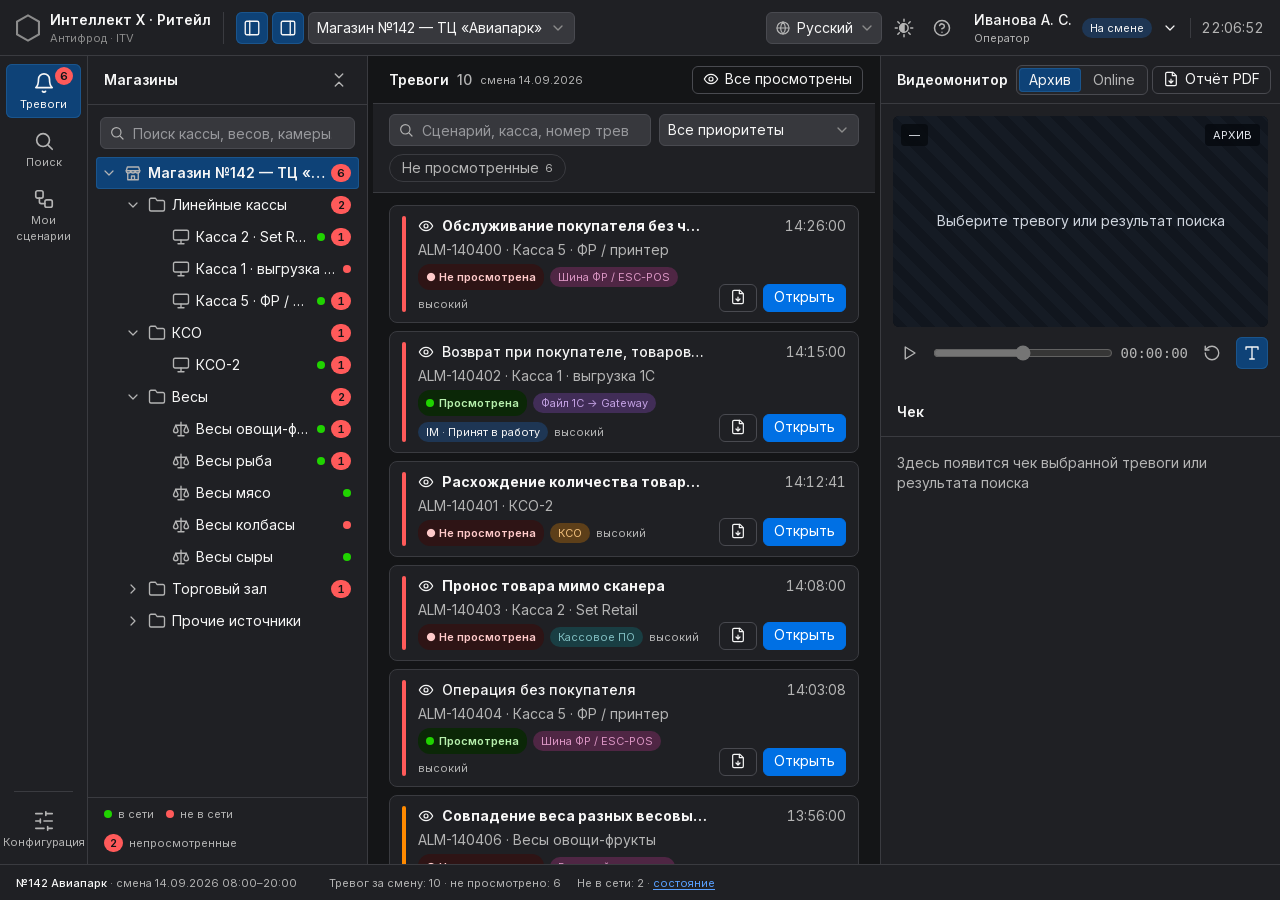
==== commit 0a850a05: "12" ====
--- a/prototype/index.html
+++ b/prototype/index.html
@@ -3,512 +3,267 @@
 <head>
   <meta charset="UTF-8">
   <meta name="viewport" content="width=device-width, initial-scale=1.0">
-  <title>Интеллект X — Ритейл · короткая версия</title>
-  <style>
-    :root, html[data-theme="dark"] {
-      --bg: #10151c;
-      --surface: #1a2230;
-      --surface2: #243044;
-      --border: #314057;
-      --text: #e8edf4;
-      --muted: #8b9cb3;
-      --accent: #3b82f6;
-      --danger: #ef4444;
-      --warning: #f59e0b;
-      --success: #22c55e;
-      --sidebar: 210px;
-      --note-bg: #182433;
-      --note-strong: #93c5fd;
-      --toast-bg: #17263a;
-      --toast-border: #35557d;
-      --video-bg: #0a0e14;
-      --caption-bg: rgba(3,7,18,.88);
-      --cam-tag: #cbd5e1;
-      --prio-high-bg: rgba(239,68,68,.16);
-      --prio-high-border: #ef4444;
-      --prio-high-text: #fecaca;
-      --prio-mid-bg: rgba(245,158,11,.16);
-      --prio-mid-border: #f59e0b;
-      --prio-mid-text: #fde68a;
-      --prio-low-bg: rgba(59,130,246,.16);
-      --prio-low-border: #3b82f6;
-      --prio-low-text: #bfdbfe;
-      --src-pos-bg: #1e3a5f; --src-pos-fg: #93c5fd;
-      --src-file-bg: #3b2f1e; --src-file-fg: #fcd34d;
-      --src-fr-bg: #2e1e3b; --src-fr-fg: #d8b4fe;
-      --src-kso-bg: #1e3b2f; --src-kso-fg: #6ee7b7;
-      --src-ofd-bg: #1e2f3b; --src-ofd-fg: #7dd3fc;
-      --src-scale-bg: #3b1e28; --src-scale-fg: #fda4af;
-      --src-video-bg: #2a2438; --src-video-fg: #c4b5fd;
-    }
-    html[data-theme="light"] {
-      --bg: #f3f5f8;
-      --surface: #ffffff;
-      --surface2: #eef2f7;
-      --border: #d5deea;
-      --text: #1c2430;
-      --muted: #5b6b80;
-      --accent: #2563eb;
-      --danger: #dc2626;
-      --warning: #d97706;
-      --success: #16a34a;
-      --note-bg: #e8f1ff;
-      --note-strong: #1d4ed8;
-      --toast-bg: #ffffff;
-      --toast-border: #bfd0e8;
-      --video-bg: #1a2330;
-      --caption-bg: rgba(15,23,42,.88);
-      --cam-tag: #e2e8f0;
-      --prio-high-bg: #fee2e2;
-      --prio-high-border: #dc2626;
-      --prio-high-text: #991b1b;
-      --prio-mid-bg: #fef3c7;
-      --prio-mid-border: #d97706;
-      --prio-mid-text: #92400e;
-      --prio-low-bg: #dbeafe;
-      --prio-low-border: #2563eb;
-      --prio-low-text: #1e40af;
-      --src-pos-bg: #dbeafe; --src-pos-fg: #1d4ed8;
-      --src-file-bg: #fef3c7; --src-file-fg: #92400e;
-      --src-fr-bg: #ede9fe; --src-fr-fg: #6d28d9;
-      --src-kso-bg: #d1fae5; --src-kso-fg: #047857;
-      --src-ofd-bg: #e0f2fe; --src-ofd-fg: #0369a1;
-      --src-scale-bg: #ffe4e6; --src-scale-fg: #be123c;
-      --src-video-bg: #ede9fe; --src-video-fg: #5b21b6;
-    }
-    * { box-sizing: border-box; margin: 0; padding: 0; }
-    body {
-      font-family: "Segoe UI", system-ui, sans-serif;
-      background: var(--bg);
-      color: var(--text);
-      min-height: 100vh;
-      display: flex;
-    }
-    button, select, input { font: inherit; }
-    .sidebar {
-      width: var(--sidebar);
-      background: var(--surface);
-      border-right: 1px solid var(--border);
-      display: flex;
-      flex-direction: column;
-      flex-shrink: 0;
-    }
-    .logo { padding: 18px 16px; border-bottom: 1px solid var(--border); font-weight: 700; }
-    .logo span { display: block; margin-top: 4px; color: var(--accent); font-size: 11px; font-weight: 500; }
-    .nav { padding: 10px 8px; flex: 1; }
-    .nav-item {
-      width: 100%; display: flex; align-items: center; gap: 10px;
-      padding: 10px 12px; margin-bottom: 4px; border: 0; border-radius: 8px;
-      background: none; color: var(--muted); text-align: left; cursor: pointer;
-    }
-    .nav-item:hover { background: var(--surface2); color: var(--text); }
-    .nav-item.active { background: var(--accent); color: #fff; }
-    .sidebar-footer { padding: 14px 16px; border-top: 1px solid var(--border); font-size: 11px; color: var(--muted); line-height: 1.5; }
-    .main { flex: 1; min-width: 0; display: flex; flex-direction: column; }
-    .topbar {
-      height: 52px; padding: 0 20px; display: flex; align-items: center; justify-content: space-between;
-      background: var(--surface); border-bottom: 1px solid var(--border);
-    }
-    .store-select, .field, .btn {
-      background: var(--surface2); border: 1px solid var(--border); color: var(--text);
-      border-radius: 6px; padding: 7px 10px;
-    }
-    .content { flex: 1; overflow: auto; padding: 20px; }
-    .screen { display: none; }
-    .screen.active { display: block; }
-    h1 { font-size: 20px; font-weight: 600; }
-    .subtitle { color: var(--muted); font-size: 13px; margin: 4px 0 16px; }
-    .topbar-right { display: flex; align-items: center; gap: 12px; }
-    .note {
-      background: var(--note-bg); border: 1px solid var(--border); border-radius: 8px;
-      padding: 10px 14px; font-size: 12px; color: var(--muted); margin-bottom: 16px;
-    }
-    .note strong { color: var(--note-strong); }
-    .panel { background: var(--surface); border: 1px solid var(--border); border-radius: 10px; overflow: hidden; }
-    .panel-h {
-      display: flex; justify-content: space-between; align-items: center; gap: 10px;
-      padding: 11px 14px; border-bottom: 1px solid var(--border); font-size: 13px; font-weight: 600;
-    }
-    .mode-switch { display: flex; gap: 4px; margin-bottom: 16px; }
-    .mode-btn {
-      padding: 8px 14px; border-radius: 8px; border: 1px solid var(--border);
-      background: var(--surface); color: var(--muted); cursor: pointer;
-    }
-    .mode-btn.active { background: var(--accent); border-color: var(--accent); color: #fff; }
-    .workspace { display: grid; grid-template-columns: 340px 1fr; gap: 16px; }
-    .form-stack { display: grid; gap: 10px; padding: 14px; }
-    .form-group label { display: block; font-size: 11px; color: var(--muted); margin-bottom: 5px; }
-    .field, .store-select { width: 100%; }
-    .btn { cursor: pointer; }
-    .btn-primary { background: var(--accent); border-color: var(--accent); color: #fff; }
-    .btn-ghost { background: transparent; }
-    .btn-danger { background: transparent; color: #fca5a5; border-color: #7f1d1d; }
-    .row { display: flex; gap: 8px; flex-wrap: wrap; }
-    .video {
-      position: relative; aspect-ratio: 16/8.2; background: var(--video-bg);
-      display: flex; align-items: center; justify-content: center; overflow: hidden;
-    }
-    .video-scene { position: absolute; inset: 0; }
-    .video-scene::before, .video-scene::after { content: ""; position: absolute; border-radius: 50% 50% 42% 42%; }
-    .video-scene.cashier { background: linear-gradient(#2a384c, #111827); }
-    .video-scene.cashier::before { width: 90px; height: 140px; left: 38%; bottom: 18%; background: #94a3b8; }
-    .video-scene.cashier::after { width: 46%; height: 18%; left: 27%; bottom: 8%; background: #64748b; border-radius: 8px; }
-    .video-scene.pair { background: linear-gradient(#2a384c, #111827); }
-    .video-scene.pair::before { width: 80px; height: 130px; left: 28%; bottom: 16%; background: #94a3b8; }
-    .video-scene.pair::after { width: 80px; height: 130px; left: 54%; bottom: 16%; background: #fca5a5; }
-    .video-scene.gate { background: linear-gradient(#2a384c, #111827); }
-    .video-scene.gate::before, .video-scene.gate::after { width: 18px; height: 70%; top: 15%; background: #ef4444; border-radius: 4px; }
-    .video-scene.gate::before { left: 22%; }
-    .video-scene.gate::after { right: 22%; }
-    .cam-tag {
-      position: absolute; top: 10px; right: 10px; z-index: 2;
-      font-size: 10px; letter-spacing: .06em; color: var(--cam-tag);
-      background: rgba(0,0,0,.55); padding: 4px 8px; border-radius: 4px;
-    }
-    .caption {
-      position: absolute; left: 12px; bottom: 12px; z-index: 2; width: min(420px, calc(100% - 24px));
-      background: var(--caption-bg); border-left: 3px solid var(--accent); color: #e8edf4;
-      padding: 10px 12px; font-family: Consolas, "Cascadia Mono", monospace;
-      font-size: 13px; line-height: 1.5; white-space: pre-wrap;
-      box-shadow: 0 8px 24px rgba(0,0,0,.4);
-    }
-    .caption .hit { background: #854d0e; color: #fef3c7; }
-    .caption .risk { color: #fca5a5; font-weight: 700; }
-    .source {
-      display: inline-flex; align-items: center; gap: 6px;
-      font-size: 11px; border-radius: 12px; padding: 2px 8px; white-space: nowrap;
-    }
-    .src-pos { background: var(--src-pos-bg); color: var(--src-pos-fg); }
-    .src-file { background: var(--src-file-bg); color: var(--src-file-fg); }
-    .src-fr { background: var(--src-fr-bg); color: var(--src-fr-fg); }
-    .src-kso { background: var(--src-kso-bg); color: var(--src-kso-fg); }
-    .src-ofd { background: var(--src-ofd-bg); color: var(--src-ofd-fg); }
-    .src-scale { background: var(--src-scale-bg); color: var(--src-scale-fg); }
-    .src-video { background: var(--src-video-bg); color: var(--src-video-fg); }
-    .prio-high { background: var(--prio-high-bg); border-left: 4px solid var(--prio-high-border); }
-    .prio-mid { background: var(--prio-mid-bg); border-left: 4px solid var(--prio-mid-border); }
-    .prio-low { background: var(--prio-low-bg); border-left: 4px solid var(--prio-low-border); }
-    .chip.prio-high { background: var(--prio-high-bg); color: var(--prio-high-text); }
-    .chip.prio-mid { background: var(--prio-mid-bg); color: var(--prio-mid-text); }
-    .chip.prio-low { background: var(--prio-low-bg); color: var(--prio-low-text); }
-    .legend { display: flex; gap: 8px; flex-wrap: wrap; margin: -6px 0 16px; }
-    tr.prio-high td, tr.prio-mid td, tr.prio-low td { background: inherit; }
-    table { width: 100%; border-collapse: collapse; font-size: 12px; }
-    th, td { padding: 9px 12px; text-align: left; border-bottom: 1px solid var(--border); }
-    th { color: var(--muted); font-weight: 500; }
-    tr.clickable { cursor: pointer; }
-    tr.clickable:hover td, tr.clickable.active td { background: rgba(59,130,246,.12); }
-    .result-item, .alert-item, .scenario-item {
-      padding: 10px 12px; border-bottom: 1px solid var(--border); cursor: pointer;
-    }
-    .result-item:hover, .alert-item:hover, .scenario-item:hover,
-    .result-item.active, .alert-item.active, .scenario-item.active { box-shadow: inset 0 0 0 1px var(--accent); }
-    .scenario-item:hover, .scenario-item.active { background: var(--surface2); }
-    .meta { color: var(--muted); font-size: 11px; margin-top: 3px; }
-    .receipt { padding: 12px 14px; font-family: Consolas, "Cascadia Mono", monospace; font-size: 12px; }
-    .receipt-line { display: flex; justify-content: space-between; padding: 5px 0; border-bottom: 1px dashed var(--border); }
-    .chip { font-size: 11px; padding: 4px 8px; border-radius: 12px; background: var(--surface2); color: var(--muted); }
-    .severity { width: 4px; border-radius: 2px; }
-    .sev-high { background: var(--danger); }
-    .sev-mid { background: var(--warning); }
-    .sev-low { background: var(--accent); }
-    .alert-row { display: grid; grid-template-columns: 4px 1fr auto; gap: 10px; align-items: start; }
-    .grid-2 { display: grid; grid-template-columns: minmax(280px, 1fr) minmax(360px, 1fr); gap: 16px; }
-    .alerts-grid { grid-template-columns: minmax(300px, 420px) minmax(0, 1fr); }
-    .hidden { display: none !important; }
-    .toast {
-      position: fixed; right: 20px; bottom: 20px; z-index: 20;
-      padding: 10px 14px; border-radius: 8px; border: 1px solid var(--toast-border);
-      background: var(--toast-bg); color: var(--text); font-size: 13px; opacity: 0; transform: translateY(8px); transition: .2s;
-    }
-    .toast.show { opacity: 1; transform: none; }
-    @media (max-width: 1100px) {
-      .workspace, .grid-2 { grid-template-columns: 1fr; }
-      .sidebar { width: 64px; }
-      .logo, .nav-item { font-size: 0; }
-      .logo span, .sidebar-footer { display: none; }
-      .nav-item { justify-content: center; }
-    }
-    /* ---- v4 (замечания 08.11) ---- */
-    :root, [data-theme="light"] {
-      --paper-bg: #ffffff; --paper-fg: #111827; --paper-muted: #4b5563; --paper-line: #d1d5db; --paper-hit: #fde68a;
-    }
-    .nav-item { display: flex; align-items: center; gap: 8px; }
-    .nav-count {
-      margin-left: auto; min-width: 20px; padding: 1px 6px; border-radius: 10px; font-size: 11px; font-weight: 700; text-align: center;
-      background: var(--prio-high-bg); color: var(--prio-high-text);
-    }
-    .nav-item.active .nav-count { background: rgba(255,255,255,.25); color: #fff; }
-    .toolbar { display: flex; align-items: center; justify-content: space-between; gap: 12px; flex-wrap: wrap; margin: -6px 0 16px; }
-    .toolbar .legend { margin: 0; }
-    .check-label { display: inline-flex; align-items: center; gap: 8px; font-size: 13px; cursor: pointer; }
-    .alert-row { grid-template-columns: 4px 1fr auto; }
-    .alert-side { display: flex; flex-direction: column; align-items: flex-end; gap: 6px; }
-    .res-row { display: grid; grid-template-columns: minmax(0, 1fr) auto; gap: 10px; align-items: start; }
-    .alert-item.unviewed .alert-title { font-weight: 700; }
-    .panel-h .row { gap: 6px; align-items: center; }
-    .btn-sm { padding: 4px 10px; font-size: 12px; }
-    /* player */
-    .player-bar { display: flex; align-items: center; gap: 10px; padding: 8px 12px; border-top: 1px solid var(--border); font-size: 12px; }
-    .player-bar input[type="range"] { flex: 1; accent-color: var(--accent); }
-    .player-time { font-family: Consolas, "Cascadia Mono", monospace; min-width: 64px; }
-    .play-btn { width: 30px; height: 30px; border-radius: 50%; border: 1px solid var(--border); background: var(--surface2); color: var(--text); cursor: pointer; }
-    .xy-overlay {
-      position: absolute; top: 34px; right: 10px; padding: 8px 12px; border-radius: 8px;
-      background: var(--caption-bg); color: #e8edf4; font-size: 12px; text-align: right; border: 1px solid var(--prio-high-border);
-    }
-    .xy-overlay b { display: block; font-size: 26px; line-height: 1.1; color: #fca5a5; }
-    .desc-box { padding: 12px 14px; font-size: 13px; line-height: 1.55; }
-    .desc-box .meta { margin-top: 6px; }
-    /* query builder (UI-7) */
-    .qb {
-      display: flex; flex-wrap: wrap; align-items: center; gap: 6px; padding: 6px; min-height: 40px;
-      background: var(--surface2); border: 1px solid var(--border); border-radius: 8px; cursor: text;
-    }
-    .qb:focus-within { outline: 2px solid var(--accent); outline-offset: -1px; }
-    .qb-chip { display: inline-flex; align-items: center; gap: 4px; padding: 3px 4px 3px 9px; border-radius: 12px; background: var(--surface); border: 1px solid var(--border); font-size: 12px; }
-    .qb-chip button { border: 0; background: transparent; color: var(--muted); cursor: pointer; font-size: 14px; line-height: 1; padding: 0 4px; }
-    .qb-op {
-      border: 1px solid var(--accent); background: transparent; color: var(--accent); border-radius: 6px;
-      font-size: 11px; font-weight: 700; padding: 2px 6px; cursor: pointer;
-    }
-    .qb-op.or { border-color: var(--warning); color: var(--warning); }
-    .qb input { flex: 1; min-width: 140px; border: 0 !important; background: transparent !important; color: var(--text); outline: none; padding: 4px; font: inherit; box-shadow: none !important; }
-    .qb-preview { font-size: 12px; color: var(--muted); margin-top: 6px; line-height: 1.5; }
-    .hidden-soft { display: none; }
-    /* saved templates (UI-11) */
-    .tpl-row { display: flex; flex-wrap: wrap; gap: 6px; padding: 10px 14px; border-bottom: 1px solid var(--border); align-items: center; }
-    .tpl-row .meta { margin: 0 4px 0 0; }
-    .tpl-chip { border: 1px solid var(--border); background: var(--surface2); color: var(--text); border-radius: 14px; padding: 3px 10px; font-size: 12px; cursor: pointer; }
-    .tpl-chip:hover { border-color: var(--accent); }
-    .tpl-chip .meta { display: inline; margin-left: 4px; }
-    .save-tpl { display: grid; grid-template-columns: 1fr auto; gap: 8px; align-items: center; }
-    .save-tpl .row { grid-column: 1 / -1; justify-content: flex-end; align-items: center; }
-    .field-hint { font-size: 11px; color: var(--muted); margin-top: 5px; line-height: 1.45; }
-    .empty { padding: 16px 14px; color: var(--muted); font-size: 13px; line-height: 1.55; }
-    .caption .hit, .snippet .hit { background: #854d0e; color: #fef3c7; border-radius: 2px; }
-    .snippet { font-family: Consolas, "Cascadia Mono", monospace; font-size: 11px; color: var(--muted); margin-top: 4px; }
-    /* PDF report (UI-9) */
-    .modal { position: fixed; inset: 0; z-index: 60; display: none; align-items: center; justify-content: center; padding: 20px; background: rgba(0,0,0,.55); }
-    .modal.open { display: flex; }
-    .pdf-dialog { display: grid; grid-template-columns: 260px minmax(0, 1fr); width: min(1080px, 100%); max-height: calc(100vh - 40px); background: var(--surface); border: 1px solid var(--border); border-radius: 12px; overflow: hidden; }
-    .pdf-side { padding: 16px; border-right: 1px solid var(--border); display: flex; flex-direction: column; gap: 12px; overflow: auto; font-size: 13px; }
-    .pdf-side h2 { font-size: 15px; margin: 0; }
-    .pdf-side .opt { display: flex; gap: 8px; align-items: flex-start; cursor: pointer; line-height: 1.4; }
-    .pdf-side .opt input { margin-top: 2px; }
-    .pdf-side .grow { flex: 1; }
-    .pdf-preview { background: var(--surface2); padding: 18px; overflow: auto; }
-    .pdf-sheet { background: var(--paper-bg); color: var(--paper-fg); max-width: 720px; margin: 0 auto; padding: 32px 36px; border-radius: 4px; box-shadow: 0 8px 24px rgba(0,0,0,.25); font-size: 12px; line-height: 1.5; }
-    .pdf-brand { display: flex; justify-content: space-between; color: var(--paper-muted); font-size: 10px; text-transform: uppercase; letter-spacing: .06em; border-bottom: 1px solid var(--paper-line); padding-bottom: 8px; }
-    .pdf-sheet h1 { font-size: 22px; margin: 14px 0 6px; color: var(--paper-fg); }
-    .pdf-desc { color: var(--paper-muted); margin: 0 0 14px; }
-    .pdf-frame { position: relative; aspect-ratio: 16/8.2; border-radius: 4px; overflow: hidden; background: #0a0e14; margin-bottom: 4px; }
-    .pdf-frame .stamp { position: absolute; right: 8px; bottom: 8px; background: rgba(0,0,0,.7); color: #fff; font-family: Consolas, monospace; font-size: 11px; padding: 2px 6px; border-radius: 3px; }
-    .pdf-cap { color: var(--paper-muted); font-size: 10px; margin-bottom: 14px; }
-    .pdf-sheet h3 { font-size: 12px; text-transform: uppercase; letter-spacing: .05em; color: var(--paper-muted); margin: 14px 0 6px; }
-    .pdf-receipt { font-family: Consolas, "Cascadia Mono", monospace; font-size: 11px; white-space: pre-wrap; border: 1px solid var(--paper-line); border-radius: 4px; padding: 8px 10px; }
-    .pdf-receipt mark { background: var(--paper-hit); color: var(--paper-fg); font-weight: 700; }
-    .pdf-sheet table { width: 100%; border-collapse: collapse; font-size: 11px; }
-    .pdf-sheet td { padding: 4px 0; border-bottom: 1px solid var(--paper-line); color: var(--paper-fg); }
-    .pdf-sheet td:first-child { color: var(--paper-muted); width: 34%; }
-    .pdf-foot { margin-top: 18px; padding-top: 8px; border-top: 1px solid var(--paper-line); color: var(--paper-muted); font-size: 10px; }
-    @media print {
-      body > *:not(#pdf-modal) { display: none !important; }
-      #pdf-modal { position: static; display: block !important; padding: 0; background: none; }
-      .pdf-dialog { display: block; border: 0; max-height: none; }
-      .pdf-side { display: none; }
-      .pdf-preview { padding: 0; background: none; }
-      .pdf-sheet { box-shadow: none; max-width: none; padding: 0; }
-    }
-    @media (max-width: 860px) {
-      .pdf-dialog { grid-template-columns: 1fr; }
-      .pdf-side { border-right: 0; border-bottom: 1px solid var(--border); }
-    }
-    @media (max-width: 640px) {
-      .topbar { flex-wrap: wrap; gap: 8px; padding: 8px 12px; }
-      .topbar .store-select { min-width: 0 !important; width: 100% !important; }
-      .topbar-right { width: 100%; justify-content: space-between; }
-      .content { padding: 12px; }
-      .alerts-grid, .workspace, .grid-2 { grid-template-columns: minmax(0, 1fr) !important; }
-      .player-bar { flex-wrap: wrap; }
-      .player-bar input[type="range"] { min-width: 120px; }
-      .mode-switch { flex-wrap: wrap; }
-      table { font-size: 12px; }
-      th, td { padding: 6px 8px; }
-      .pdf-sheet { padding: 18px; }
-      .modal { padding: 8px; }
-      .topbar-right > span { display: none; }
-      .alert-row { grid-template-columns: 4px minmax(0, 1fr) !important; }
-      .alert-side { grid-column: 2; flex-direction: row; flex-wrap: wrap; align-items: center; }
-      .res-row { grid-template-columns: minmax(0, 1fr); }
-      .res-row .alert-side { grid-column: 1; }
-      .alerts-grid .panel-h { flex-wrap: wrap; }
-      .note { font-size: 11px; }
-    }
-  </style>
+  <title>Интеллект X — Ритейл · рабочее место</title>
   <link rel="stylesheet" href="retail-common.css">
   <link rel="stylesheet" href="scenario-editor.css">
+  <link rel="stylesheet" href="retail.css">
   <link rel="stylesheet" href="../bridge.css">
 </head>
 <body>
-  <aside class="sidebar">
-    <div class="logo">
-      Интеллект X
-      <span>Ритейл</span>
-    </div>
-    <nav class="nav">
-      <button class="nav-item active" data-screen="alerts"><span>⚠ Тревоги</span><span id="nav-alerts-count" class="nav-count" data-i18n-skip title=""></span></button>
-      <button class="nav-item" data-screen="search"><span>⌕ Поиск</span></button>
-      <button class="nav-item" data-screen="scenarios"><span>⚙ Мои сценарии</span></button>
-    </nav>
-    <div class="sidebar-footer">
-      Источники и камеры настраиваются на сервере.<br>
-      Титры всегда поверх видео.
-    </div>
-  </aside>
-
-  <div class="main">
+  <!-- Icons: one family (Lucide-style strokes), inline so the page works offline -->
+  <svg width="0" height="0" style="position:absolute" aria-hidden="true">
+    <defs>
+      <symbol id="i-bell" viewBox="0 0 24 24"><path d="M6 8a6 6 0 0 1 12 0c0 7 3 9 3 9H3s3-2 3-9"/><path d="M10.3 21a1.94 1.94 0 0 0 3.4 0"/></symbol>
+      <symbol id="i-search" viewBox="0 0 24 24"><circle cx="11" cy="11" r="7"/><path d="m21 21-4.3-4.3"/></symbol>
+      <symbol id="i-workflow" viewBox="0 0 24 24"><rect x="3" y="3" width="8" height="8" rx="2"/><path d="M7 11v4a2 2 0 0 0 2 2h4"/><rect x="13" y="13" width="8" height="8" rx="2"/></symbol>
+      <symbol id="i-sliders" viewBox="0 0 24 24"><path d="M21 4h-7M10 4H3M21 12h-9M8 12H3M21 20h-5M12 20H3M14 2v4M8 10v4M16 18v4"/></symbol>
+      <symbol id="i-panel-left" viewBox="0 0 24 24"><rect x="3" y="3" width="18" height="18" rx="2"/><path d="M9 3v18"/></symbol>
+      <symbol id="i-panel-right" viewBox="0 0 24 24"><rect x="3" y="3" width="18" height="18" rx="2"/><path d="M15 3v18"/></symbol>
+      <symbol id="i-globe" viewBox="0 0 24 24"><circle cx="12" cy="12" r="9"/><path d="M12 3a13 13 0 0 0 0 18 13 13 0 0 0 0-18M3 12h18"/></symbol>
+      <symbol id="i-help" viewBox="0 0 24 24"><circle cx="12" cy="12" r="9"/><path d="M9.1 9a3 3 0 0 1 5.8 1c0 2-3 3-3 3M12 17h.01"/></symbol>
+      <symbol id="i-chevron-down" viewBox="0 0 24 24"><path d="m6 9 6 6 6-6"/></symbol>
+      <symbol id="i-chevron-right" viewBox="0 0 24 24"><path d="m9 18 6-6-6-6"/></symbol>
+      <symbol id="i-chevron-left" viewBox="0 0 24 24"><path d="m15 18-6-6 6-6"/></symbol>
+      <symbol id="i-arrow-left" viewBox="0 0 24 24"><path d="M19 12H5M12 19l-7-7 7-7"/></symbol>
+      <symbol id="i-x" viewBox="0 0 24 24"><path d="M18 6 6 18M6 6l12 12"/></symbol>
+      <symbol id="i-play" viewBox="0 0 24 24"><path d="M7 4l13 8-13 8z"/></symbol>
+      <symbol id="i-pause" viewBox="0 0 24 24"><path d="M8 5v14M16 5v14"/></symbol>
+      <symbol id="i-rotate" viewBox="0 0 24 24"><path d="M3 12a9 9 0 1 0 9-9 9.75 9.75 0 0 0-6.74 2.74L3 8"/><path d="M3 3v5h5"/></symbol>
+      <symbol id="i-file-down" viewBox="0 0 24 24"><path d="M15 2H6a2 2 0 0 0-2 2v16a2 2 0 0 0 2 2h12a2 2 0 0 0 2-2V7z"/><path d="M14 2v5h5M12 18v-6M9 15l3 3 3-3"/></symbol>
+      <symbol id="i-send" viewBox="0 0 24 24"><path d="m22 2-7 20-4-9-9-4z"/><path d="M22 2 11 13"/></symbol>
+      <symbol id="i-eye" viewBox="0 0 24 24"><path d="M2 12s3.5-7 10-7 10 7 10 7-3.5 7-10 7S2 12 2 12z"/><circle cx="12" cy="12" r="3"/></symbol>
+      <symbol id="i-check" viewBox="0 0 24 24"><path d="M20 6 9 17l-5-5"/></symbol>
+      <symbol id="i-maximize" viewBox="0 0 24 24"><path d="M15 3h6v6M9 21H3v-6M21 3l-7 7M3 21l7-7"/></symbol>
+      <symbol id="i-store" viewBox="0 0 24 24"><path d="M3 9 4.5 4h15L21 9"/><path d="M3 9h18a3 3 0 0 1-6 0 3 3 0 0 1-6 0 3 3 0 0 1-6 0"/><path d="M5 12v9h14v-9M10 21v-5h4v5"/></symbol>
+      <symbol id="i-monitor" viewBox="0 0 24 24"><rect x="2" y="3" width="20" height="13" rx="2"/><path d="M8 21h8M12 16v5"/></symbol>
+      <symbol id="i-video" viewBox="0 0 24 24"><path d="m16 13 5.2 3.5a.5.5 0 0 0 .8-.4V7.9a.5.5 0 0 0-.8-.4L16 11"/><rect x="2" y="6" width="14" height="12" rx="2"/></symbol>
+      <symbol id="i-scale" viewBox="0 0 24 24"><path d="M12 3v18M5 7h14M8 21h8"/><path d="M5 7l-3 7a3 3 0 0 0 6 0zM19 7l-3 7a3 3 0 0 0 6 0z"/></symbol>
+      <symbol id="i-folder" viewBox="0 0 24 24"><path d="M4 20h16a2 2 0 0 0 2-2V8a2 2 0 0 0-2-2h-8l-2-3H4a2 2 0 0 0-2 2v13a2 2 0 0 0 2 2z"/></symbol>
+      <symbol id="i-user" viewBox="0 0 24 24"><circle cx="12" cy="8" r="4"/><path d="M4 21a8 8 0 0 1 16 0"/></symbol>
+      <symbol id="i-log-out" viewBox="0 0 24 24"><path d="M9 21H5a2 2 0 0 1-2-2V5a2 2 0 0 1 2-2h4M16 17l5-5-5-5M21 12H9"/></symbol>
+      <symbol id="i-alert" viewBox="0 0 24 24"><path d="M10.3 3.9 1.8 18a2 2 0 0 0 1.7 3h17a2 2 0 0 0 1.7-3L13.7 3.9a2 2 0 0 0-3.4 0z"/><path d="M12 9v4M12 17h.01"/></symbol>
+      <symbol id="i-info" viewBox="0 0 24 24"><circle cx="12" cy="12" r="9"/><path d="M12 16v-4M12 8h.01"/></symbol>
+      <symbol id="i-plus" viewBox="0 0 24 24"><path d="M12 5v14M5 12h14"/></symbol>
+      <symbol id="i-star" viewBox="0 0 24 24"><path d="m12 2 3.1 6.3 6.9 1-5 4.9 1.2 6.8L12 17.8 5.8 21l1.2-6.8-5-4.9 6.9-1z"/></symbol>
+      <symbol id="i-receipt" viewBox="0 0 24 24"><path d="M4 2v20l2-1 2 1 2-1 2 1 2-1 2 1 2-1 2 1V2l-2 1-2-1-2 1-2-1-2 1-2-1-2 1z"/><path d="M8 7h8M8 11h8M8 15h5"/></symbol>
+      <symbol id="i-shield" viewBox="0 0 24 24"><path d="M12 22s8-4 8-10V5l-8-3-8 3v7c0 6 8 10 8 10z"/></symbol>
+      <symbol id="i-database" viewBox="0 0 24 24"><ellipse cx="12" cy="5" rx="9" ry="3"/><path d="M3 5v14a9 3 0 0 0 18 0V5M3 12a9 3 0 0 0 18 0"/></symbol>
+      <symbol id="i-plug" viewBox="0 0 24 24"><path d="M12 22v-5M9 8V2M15 8V2M18 8v5a6 6 0 0 1-12 0V8z"/></symbol>
+      <symbol id="i-clock" viewBox="0 0 24 24"><circle cx="12" cy="12" r="9"/><path d="M12 7v5l3 2"/></symbol>
+      <symbol id="i-type" viewBox="0 0 24 24"><path d="M4 7V4h16v3M9 20h6M12 4v16"/></symbol>
+      <symbol id="i-upload" viewBox="0 0 24 24"><path d="M21 15v4a2 2 0 0 1-2 2H5a2 2 0 0 1-2-2v-4M17 8l-5-5-5 5M12 3v12"/></symbol>
+      <symbol id="i-activity" viewBox="0 0 24 24"><path d="M22 12h-4l-3 9L9 3l-3 9H2"/></symbol>
+      <symbol id="i-cpu" viewBox="0 0 24 24"><rect x="4" y="4" width="16" height="16" rx="2"/><rect x="9" y="9" width="6" height="6"/><path d="M15 2v2M15 20v2M2 15h2M2 9h2M20 15h2M20 9h2M9 2v2M9 20v2"/></symbol>
+      <symbol id="i-book" viewBox="0 0 24 24"><path d="M4 19.5v-15A2.5 2.5 0 0 1 6.5 2H20v20H6.5a2.5 2.5 0 0 1 0-5H20"/></symbol>
+      <symbol id="i-menu" viewBox="0 0 24 24"><path d="M4 6h16M4 12h16M4 18h16"/></symbol>
+      <symbol id="i-fold" viewBox="0 0 24 24"><path d="m7 20 5-5 5 5M7 4l5 5 5-5"/></symbol>
+      <symbol id="i-link" viewBox="0 0 24 24"><path d="M10 13a5 5 0 0 0 7.5.5l3-3a5 5 0 0 0-7-7l-1.7 1.7"/><path d="M14 11a5 5 0 0 0-7.5-.5l-3 3a5 5 0 0 0 7 7l1.7-1.7"/></symbol>
+      <symbol id="i-layers" viewBox="0 0 24 24"><path d="m12 2 10 5-10 5L2 7z"/><path d="m2 17 10 5 10-5M2 12l10 5 10-5"/></symbol>
+      <symbol id="i-upload-cloud" viewBox="0 0 24 24"><path d="M4 15a5 5 0 0 1 3-9 6 6 0 0 1 11 2 4 4 0 0 1 2 7"/><path d="m8 15 4-4 4 4M12 11v10"/></symbol>
+      <symbol id="i-sun-moon" viewBox="0 0 24 24"><circle cx="12" cy="12" r="5"/><path d="M12 7a5 5 0 0 0 0 10z" fill="currentColor"/><path d="M12 1.5v2.5M12 20v2.5M1.5 12H4M20 12h2.5M4.6 4.6l1.8 1.8M17.6 17.6l1.8 1.8M19.4 4.6l-1.8 1.8M6.4 17.6l-1.8 1.8"/></symbol>
+    </defs>
+  </svg>
+
+  <div class="app" id="app">
     <header class="topbar">
-      <select class="store-select" style="width:auto;min-width:280px" aria-label="Магазин">
-        <option>Магазин №142 — ТЦ «Авиапарк»</option>
-        <option>Магазин №089 — СПб, Невский</option>
-      </select>
-      <div class="topbar-right">
-        <div class="chrome-actions">
-          <label class="lang" for="langSelect">
-            <svg class="lang-icon" viewBox="0 0 24 24" aria-hidden="true">
-              <circle cx="12" cy="12" r="9" fill="none" stroke="currentColor" stroke-width="1.7"/>
-              <ellipse cx="12" cy="12" rx="4" ry="9" fill="none" stroke="currentColor" stroke-width="1.7"/>
-              <path d="M3 12h18" fill="none" stroke="currentColor" stroke-width="1.7"/>
-            </svg>
-            <select id="langSelect" class="lang-select" data-i18n-skip aria-label="Язык интерфейса" title="Язык интерфейса">
-              <option value="ru">Русский</option>
-              <option value="en">English</option>
-            </select>
-          </label>
-          <button type="button" class="theme-btn" id="themeToggle" title="Тёмная тема" aria-label="Тёмная тема">
-            <svg class="theme-icon" viewBox="0 0 24 24" aria-hidden="true">
-              <g stroke="currentColor" stroke-width="1.7" stroke-linecap="round">
-                <path d="M12 1.4v2.4M12 20.2v2.4M1.4 12h2.4M20.2 12h2.4M4.4 4.4l1.7 1.7M17.9 17.9l1.7 1.7M19.6 4.4l-1.7 1.7M6.1 17.9l-1.7 1.7"/>
-              </g>
-              <circle cx="12" cy="12" r="5.7" fill="none" stroke="currentColor" stroke-width="1.7"/>
-              <path d="M12 6.3a5.7 5.7 0 0 0 0 11.4z" fill="currentColor"/>
-            </svg>
+      <div class="brand">
+        <span class="brand-mark" aria-hidden="true"></span>
+        <div class="brand-text">
+          <strong>Интеллект X · Ритейл</strong>
+          <span>Антифрод · ITV</span>
+        </div>
+      </div>
+
+      <div class="topbar-cluster">
+        <button type="button" class="icon-btn only-wide" id="toggleTree" aria-pressed="true" data-tip="Скрыть или показать дерево магазинов" aria-label="Дерево магазинов">
+          <svg class="ic"><use href="#i-panel-left"/></svg>
+        </button>
+        <button type="button" class="icon-btn only-narrow" id="openDrawer" data-tip="Магазины и устройства" aria-label="Магазины и устройства">
+          <svg class="ic"><use href="#i-menu"/></svg>
+        </button>
+        <button type="button" class="icon-btn" id="toggleMedia" aria-pressed="true" data-tip="Скрыть или показать видео и чек" aria-label="Видео и чек">
+          <svg class="ic"><use href="#i-panel-right"/></svg>
+        </button>
+        <select class="field store-pick" id="storeSelect" aria-label="Магазин" data-i18n-skip></select>
+      </div>
+
+      <div class="topbar-actions">
+        <label class="lang" for="langSelect">
+          <svg class="ic sm"><use href="#i-globe"/></svg>
+          <select id="langSelect" data-i18n-skip aria-label="Язык интерфейса" title="Язык интерфейса">
+            <option value="ru">Русский</option>
+            <option value="en">English</option>
+          </select>
+        </label>
+        <button type="button" class="icon-btn" id="themeToggle" aria-label="Тёмная тема" data-tip="Сменить тему">
+          <svg class="ic lg theme-icon"><use href="#i-sun-moon"/></svg>
+        </button>
+        <div class="menu" id="helpMenu">
+          <button type="button" class="icon-btn" id="helpBtn" aria-haspopup="menu" aria-expanded="false" data-tip="Справка" aria-label="Справка">
+            <svg class="ic lg"><use href="#i-help"/></svg>
           </button>
-        </div>
-        <span style="font-size:13px;color:var(--muted)">Оператор: Иванова А.С.</span>
+          <div class="menu-pop wide" role="menu" hidden>
+            <div class="menu-head">Справка</div>
+            <button type="button" class="menu-item menu-item-rich" role="menuitem" data-help="legend">
+              <svg class="ic"><use href="#i-info"/></svg>
+              <span><span>Как читать тревогу</span><span class="menu-item-desc">Полоса — приоритет, плашка — статус просмотра</span></span>
+            </button>
+            <button type="button" class="menu-item menu-item-rich" role="menuitem" data-help="config">
+              <svg class="ic"><use href="#i-sliders"/></svg>
+              <span><span>Что настраивается на сервере</span><span class="menu-item-desc">Закладка «Конфигурация»</span></span>
+            </button>
+            <div class="menu-sep"></div>
+            <button type="button" class="menu-item" role="menuitem" data-help="about">
+              <svg class="ic"><use href="#i-file-down"/></svg>
+              <span>О прототипе</span>
+            </button>
+          </div>
+        </div>
+        <div class="menu" id="userMenu">
+          <button type="button" class="user-btn" id="userBtn" aria-haspopup="menu" aria-expanded="false">
+            <span class="operator-meta">
+              <strong>Иванова А. С.</strong>
+              <span id="roleLabel">Оператор</span>
+            </span>
+            <span class="duty" id="dutyBadge">На смене</span>
+            <svg class="ic sm"><use href="#i-chevron-down"/></svg>
+          </button>
+          <div class="menu-pop wide" role="menu" hidden>
+            <div class="menu-head">Роль в прототипе</div>
+            <button type="button" class="menu-item" role="menuitemradio" data-role="operator" aria-checked="true">
+              <svg class="ic"><use href="#i-user"/></svg><span>Оператор</span>
+            </button>
+            <button type="button" class="menu-item" role="menuitemradio" data-role="admin" aria-checked="false">
+              <svg class="ic"><use href="#i-shield"/></svg><span>Администратор</span>
+            </button>
+            <div class="menu-sep"></div>
+            <button type="button" class="menu-item" role="menuitem" id="signOutBtn">
+              <svg class="ic"><use href="#i-log-out"/></svg><span>Выйти</span>
+            </button>
+          </div>
+        </div>
+        <time class="clock" id="clock" data-i18n-skip>14:32:11</time>
       </div>
     </header>
 
-    <div class="content">
-      <div class="note">
-        <strong>Прототип · v4.</strong>
-        По замечаниям менеджера от 08.11: статус просмотра тревог, поиск по сценариям, выбор нескольких устройств, календарь, слова через «И» / «ИЛИ», отчёт PDF, описание и кассовые события в сценариях.
-      </div>
-
-      <!-- ALERTS -->
-      <section id="screen-alerts" class="screen active">
-        <h1>Тревоги</h1>
-        <p class="subtitle">Тревоги сценариев за смену. «Не просмотрена» снимается, когда тревогу открыли хотя бы на секунду — у всех операторов</p>
-        <div class="toolbar">
-          <div class="legend">
-            <span class="chip prio-high">высокая</span>
-            <span class="chip prio-mid">средняя</span>
-            <span class="chip prio-low">низкая</span>
-          </div>
-          <label class="check-label"><input type="checkbox" id="only-unviewed"> Только непросмотренные</label>
-        </div>
-        <div class="grid-2 alerts-grid">
-          <div class="panel">
-            <div class="panel-h"><span>Очередь · смена 14.09.2026</span><span id="queue-meta" class="meta" data-i18n-skip></span></div>
-            <div id="alert-list"></div>
-          </div>
-          <div>
-            <div class="panel" style="margin-bottom:16px">
-              <div class="panel-h">
-                <span id="alert-title" data-i18n-skip>Выберите тревогу</span>
-                <div class="row">
-                  <span id="alert-source" class="source src-video" data-i18n-skip>Видео</span>
-                  <button type="button" class="btn btn-sm" onclick="reportFromAlert()">⤓ Отчёт PDF</button>
-                </div>
+    <main class="workspace" id="workspace" data-section="alarms" data-tree="on" data-media="on">
+      <nav class="rail" aria-label="Разделы">
+        <button type="button" class="rail-item" data-section="alarms" aria-current="page">
+          <svg class="ic"><use href="#i-bell"/></svg><span>Тревоги</span>
+          <span class="rail-count" id="railAlarmCount" data-i18n-skip hidden></span>
+        </button>
+        <button type="button" class="rail-item" data-section="search">
+          <svg class="ic"><use href="#i-search"/></svg><span>Поиск</span>
+        </button>
+        <button type="button" class="rail-item" data-section="scenarios">
+          <svg class="ic"><use href="#i-workflow"/></svg><span>Мои сценарии</span>
+        </button>
+        <div class="rail-spacer"></div>
+        <div class="rail-sep"></div>
+        <button type="button" class="rail-item" data-section="config" data-tip="Всё, что настраивается на сервере. Позже — отдельный конфигуратор">
+          <svg class="ic"><use href="#i-sliders"/></svg><span>Конфигурация</span>
+        </button>
+      </nav>
+
+      <section class="panel" id="panelTree" aria-label="Магазины и устройства">
+        <header class="panel-h">
+          <h2>Магазины</h2>
+          <div class="panel-h-actions">
+            <button type="button" class="icon-btn" id="treeFold" data-tip="Свернуть все" aria-label="Свернуть все"><svg class="ic"><use href="#i-fold"/></svg></button>
+            <button type="button" class="icon-btn only-narrow" id="treeClose" data-tip="Закрыть" aria-label="Закрыть"><svg class="ic"><use href="#i-x"/></svg></button>
+          </div>
+        </header>
+        <div class="tree-search">
+          <div class="search-wrap">
+            <svg class="ic sm"><use href="#i-search"/></svg>
+            <input type="search" id="treeSearch" placeholder="Поиск кассы, весов, камеры…" aria-label="Поиск в дереве">
+          </div>
+        </div>
+        <div class="panel-b">
+          <ul class="tree" id="tree" role="tree" data-i18n-skip></ul>
+        </div>
+        <div class="tree-foot">
+          <span><i class="status-dot" data-tone="ok"></i>в сети</span>
+          <span><i class="status-dot" data-tone="down"></i>не в сети</span>
+          <span><i class="tree-n hot" style="min-width:18px">2</i>непросмотренные</span>
+        </div>
+      </section>
+      <div class="splitter" id="splitTree" role="separator" tabindex="0" aria-orientation="vertical" aria-label="Ширина дерева" data-tip="Потяните, чтобы изменить ширину. Двойной щелчок — по умолчанию"></div>
+
+      <section class="panel" id="panelStage">
+        <!-- ALARMS: queue (IM queue mode) and card (IM work mode) -->
+        <div class="section active" id="sec-alarms">
+          <div class="section active" id="alarmQueue">
+            <header class="panel-h">
+              <h2>Тревоги <em id="alarmCount" data-i18n-skip>0</em></h2>
+              <span class="meta" id="queueScope" data-i18n-skip></span>
+              <div class="panel-h-actions">
+                <button type="button" class="btn compact outline" id="markAllViewed" data-tip="Отметить просмотренными все тревоги в фильтре">
+                  <svg class="ic"><use href="#i-eye"/></svg><span>Все просмотрены</span>
+                </button>
               </div>
-              <div class="video">
-                <div id="al-scene" class="video-scene pair"></div>
-                <div id="al-cam" class="cam-tag" data-i18n-skip>КАМЕРА</div>
-                <div id="al-xy" class="xy-overlay hidden" data-i18n-skip></div>
-                <div id="al-caption" class="caption" data-i18n-skip></div>
+            </header>
+            <div class="toolbar">
+              <div class="search-wrap">
+                <svg class="ic sm"><use href="#i-search"/></svg>
+                <input type="search" id="alarmSearch" placeholder="Сценарий, касса, номер тревоги…" aria-label="Поиск тревог">
               </div>
-              <div class="player-bar">
-                <button type="button" class="play-btn" id="al-play" aria-label="Воспроизвести">▶</button>
-                <input type="range" id="al-range" min="-30" max="30" value="0" aria-label="Позиция в архиве">
-                <span id="al-time" class="player-time"></span>
-                <button type="button" class="btn btn-sm btn-ghost" id="al-back">↺ К моменту срабатывания</button>
-              </div>
-            </div>
-            <div class="panel" style="margin-bottom:16px">
-              <div class="panel-h">Описание сценария</div>
-              <div id="alert-desc" class="desc-box" data-i18n-skip></div>
-            </div>
-            <div class="panel">
-              <div class="panel-h">Почему сработало</div>
-              <div id="alert-why" class="desc-box" style="color:var(--muted)" data-i18n-skip></div>
-            </div>
-          </div>
-        </div>
-      </section>
-
-      <!-- SEARCH -->
-      <section id="screen-search" class="screen">
-        <h1>Поиск</h1>
-        <p class="subtitle">По сценариям — уже сработавшие тревоги; по титрам — текст поверх камеры; по чекам — разбор по полям и отчёты</p>
-
-        <div class="mode-switch">
-          <button class="mode-btn active" data-mode="scenarios">По сценариям</button>
-          <button class="mode-btn" data-mode="captions">По титрам</button>
-          <button class="mode-btn" data-mode="receipts">По чекам</button>
-        </div>
-
-        <div class="workspace">
-          <div class="panel">
-            <div class="panel-h">Источник и запрос</div>
-            <div id="tpl-row" class="tpl-row" data-i18n-skip></div>
-            <div class="form-stack">
-              <div class="form-group">
-                <label>Источник / касса</label>
-                <div id="src-picker" data-i18n-skip></div>
-              </div>
-              <div class="form-group">
-                <label>Период</label>
-                <div id="period" data-i18n-skip></div>
-              </div>
-
-              <div id="scenarios-query">
+              <select id="alarmPrio" aria-label="Приоритет">
+                <option value="all">Все приоритеты</option>
+                <option value="high">Высокий</option>
+                <option value="mid">Средний</option>
+                <option value="low">Низкий</option>
+              </select>
+              <button type="button" class="chip" id="onlyUnviewed" aria-pressed="false">Не просмотренные <span class="n" id="unviewedN" data-i18n-skip></span></button>
+            </div>
+            <div class="section-b">
+              <div class="alarm-list" id="alarmList" data-i18n-skip></div>
+            </div>
+          </div>
+          <div class="section" id="alarmCard" data-i18n-skip></div>
+        </div>
+
+        <!-- SEARCH -->
+        <div class="section" id="sec-search">
+          <div class="search-h">
+            <div class="tabs" role="tablist" aria-label="Режим поиска">
+              <button type="button" class="tab" role="tab" data-mode="scenarios" aria-selected="true">По сценариям</button>
+              <button type="button" class="tab" role="tab" data-mode="captions" aria-selected="false">По титрам</button>
+              <button type="button" class="tab" role="tab" data-mode="receipts" aria-selected="false">По чекам</button>
+            </div>
+          </div>
+          <div class="section-b">
+            <div class="query-card">
+              <div class="tpl-row" id="tpl-row" data-i18n-skip></div>
+              <div class="form-grid">
                 <div class="form-group">
+                  <label>Источник / касса</label>
+                  <div id="src-picker" data-i18n-skip></div>
+                </div>
+                <div class="form-group">
+                  <label>Период</label>
+                  <div id="period" data-i18n-skip></div>
+                </div>
+                <div class="form-group" data-q="scenarios">
                   <label for="sc-select">Сценарий</label>
                   <select id="sc-select" class="field" data-i18n-skip></select>
-                  <div class="field-hint">Ищет уже сработавшие тревоги. Новый сценарий не находит событий до своего создания — чтобы проверить его на прошлом архиве, используйте «Проверить на архиве» в Моих сценариях.</div>
-                </div>
-              </div>
-
-              <div id="captions-query" class="hidden">
-                <div class="form-group">
+                  <div class="field-hint">Ищет уже сработавшие тревоги. Новый сценарий не находит событий до своего создания — проверить его на прошлом архиве можно в «Моих сценариях».</div>
+                </div>
+                <div class="form-group" data-q="captions" hidden>
                   <label for="qb-input">Текст в титрах</label>
                   <div id="qb" class="qb" data-i18n-skip></div>
                   <input id="re-input" class="field hidden" value="(АННУЛЯЦИЯ)|(ВОЗВРАТ)" aria-label="Регулярное выражение">
                   <div id="qb-preview" class="qb-preview" data-i18n-skip></div>
-                  <label class="check-label" style="margin-top:6px;font-size:12px"><input type="checkbox" id="re-toggle"> Расширенный: регулярное выражение</label>
-                </div>
-                <div class="form-group">
+                  <label class="check-label"><input type="checkbox" id="re-toggle"> Расширенный: регулярное выражение</label>
+                </div>
+                <div class="form-group" data-q="captions" hidden>
                   <label for="out-mode">Вывод результатов</label>
                   <select id="out-mode" class="field">
                     <option value="receipt">Чеки с заданным текстом</option>
                     <option value="line">Отдельные титры с заданным текстом</option>
                   </select>
                 </div>
-              </div>
-
-              <div id="receipts-query" class="hidden">
-                <div class="form-group">
+                <div class="form-group" data-q="receipts" hidden>
                   <label for="report-type">Тип отчёта</label>
                   <select id="report-type" class="field">
                     <option value="all">№01 Список всех чеков</option>
@@ -521,66 +276,101 @@
                     <option value="amount">Чеки по сумме</option>
                   </select>
                 </div>
-                <div id="report-params"></div>
+                <div id="report-params" data-q="receipts" class="form-grid" style="grid-column:1/-1" hidden></div>
               </div>
-
-              <div class="row">
-                <button type="button" class="btn btn-primary" id="run-search">Найти</button>
-                <button type="button" class="btn btn-ghost" id="save-tpl-btn">☆ Сохранить как шаблон</button>
+              <div class="query-actions">
+                <button type="button" class="btn primary" id="run-search"><svg class="ic"><use href="#i-search"/></svg><span>Найти</span></button>
+                <button type="button" class="btn outline" id="save-tpl-btn"><svg class="ic"><use href="#i-star"/></svg><span>Сохранить как шаблон</span></button>
+                <div id="save-tpl" class="save-tpl grow" hidden>
+                  <input id="tpl-name" class="field" placeholder="Название шаблона" aria-label="Название шаблона">
+                  <label class="check-label"><input type="checkbox" id="tpl-shared"> Общий</label>
+                  <button type="button" class="btn compact" id="tpl-cancel">Отмена</button>
+                  <button type="button" class="btn compact primary" id="tpl-ok">Сохранить</button>
+                </div>
               </div>
-              <div id="save-tpl" class="save-tpl hidden">
-                <input id="tpl-name" class="field" placeholder="Название шаблона" aria-label="Название шаблона">
-                <label class="check-label" style="font-size:12px"><input type="checkbox" id="tpl-shared"> Общий</label>
-                <div class="row">
-                  <button type="button" class="btn btn-ghost btn-sm" id="tpl-cancel">Отмена</button>
-                  <button type="button" class="btn btn-primary btn-sm" id="tpl-ok">Сохранить шаблон</button>
-                </div>
+            </div>
+            <div class="results-h"><h3>Результаты</h3><span id="result-count" class="meta" data-i18n-skip></span></div>
+            <div id="results" class="results" data-i18n-skip></div>
+          </div>
+        </div>
+
+        <!-- MY SCENARIOS -->
+        <div class="section" id="sec-scenarios">
+          <header class="panel-h">
+            <h2>Мои сценарии</h2>
+            <span class="meta">События системы, их состояния и сравнения, связанные логикой И / ИЛИ / НЕ и таймерами</span>
+          </header>
+          <div class="section-b">
+            <div id="scenario-editor"></div>
+          </div>
+        </div>
+
+        <!-- CONFIGURATION: everything that lives on the server -->
+        <div class="section" id="sec-config">
+          <div class="msgbar band" id="cfgBanner" data-i18n-skip></div>
+          <div class="cfg">
+            <nav class="cfg-nav" id="cfgNav" aria-label="Разделы конфигурации" data-i18n-skip></nav>
+            <div class="cfg-body" id="cfgBody" data-i18n-skip></div>
+          </div>
+        </div>
+      </section>
+
+      <div class="splitter" id="splitMedia" role="separator" tabindex="0" aria-orientation="vertical" aria-label="Ширина видео и чека" data-tip="Потяните, чтобы изменить ширину. Двойной щелчок — по умолчанию"></div>
+
+      <aside class="panel media-stack" id="panelMedia" aria-label="Видео и чек">
+        <div class="panel nested" id="panelVideo">
+          <header class="panel-h">
+            <h2>Видеомонитор</h2>
+            <div class="panel-h-actions">
+              <div class="seg" id="videoMode" role="group" aria-label="Режим видео">
+                <button type="button" data-mode="archive" aria-pressed="true">Архив</button>
+                <button type="button" data-mode="live" aria-pressed="false">Online</button>
               </div>
-            </div>
-            <div class="panel-h"><span>Результаты</span><span id="result-count" class="meta" data-i18n-skip></span></div>
-            <div id="results" data-i18n-skip></div>
-          </div>
-
-          <div>
-            <div class="panel" style="margin-bottom:16px">
-              <div class="panel-h">
-                <span id="player-title" data-i18n-skip>Касса 2 · вид на кассира и руки</span>
-                <div class="row">
-                  <span id="player-source" class="source src-pos" data-i18n-skip>Кассовое ПО</span>
-                  <button type="button" class="btn btn-sm" onclick="reportFromSearch()">⤓ Отчёт PDF</button>
-                </div>
-              </div>
-              <div class="video">
-                <div id="pl-scene" class="video-scene cashier"></div>
-                <div id="pl-cam" class="cam-tag" data-i18n-skip>CAM-142-09 · КАССИР / РУКИ</div>
-                <div id="pl-xy" class="xy-overlay hidden" data-i18n-skip></div>
-                <div id="pl-caption" class="caption" data-i18n-skip></div>
-              </div>
-              <div class="player-bar">
-                <button type="button" class="play-btn" id="pl-play" aria-label="Воспроизвести">▶</button>
-                <input type="range" id="pl-range" min="-30" max="30" value="0" aria-label="Позиция в архиве">
-                <span id="pl-time" class="player-time"></span>
-                <button type="button" class="btn btn-sm btn-ghost" id="pl-back">↺ К моменту</button>
-              </div>
-            </div>
-            <div class="panel">
-              <div class="panel-h" id="detail-h" data-i18n-skip>Разбор чека</div>
-              <div id="receipt-view" data-i18n-skip></div>
-            </div>
-          </div>
-        </div>
-      </section>
-
-      <!-- SCENARIOS -->
-      <section id="screen-scenarios" class="screen">
-        <h1>Мои сценарии</h1>
-        <p class="subtitle">Сценарий — это события системы (кассовые события, сработки объектов, строки титров), их состояния и сравнения, связанные логикой И / ИЛИ / НЕ и таймерами</p>
-        <div id="scenario-editor"></div>
-      </section>
-    </div>
+              <button type="button" class="btn compact outline" id="reportBtn" data-tip="Отчёт PDF по выбранной тревоге или результату поиска">
+                <svg class="ic"><use href="#i-file-down"/></svg><span>Отчёт PDF</span>
+              </button>
+            </div>
+          </header>
+          <div class="video-body">
+            <div class="video" id="video">
+              <div id="v-scene" class="video-scene cashier"></div>
+              <div id="v-cam" class="ov cam-tag" data-i18n-skip>КАМЕРА</div>
+              <div id="v-mode" class="ov mode-tag" data-i18n-skip>АРХИВ</div>
+              <div id="v-xy" class="ov xy-overlay hidden" data-i18n-skip></div>
+              <div id="v-caption" class="caption" data-i18n-skip></div>
+              <div id="v-none" class="no-video hidden" data-i18n-skip></div>
+            </div>
+            <div class="player-bar">
+              <button type="button" class="icon-btn" id="v-play" aria-label="Воспроизвести" data-tip="Воспроизвести / пауза"><svg class="ic"><use href="#i-play"/></svg></button>
+              <input type="range" id="v-range" min="-30" max="30" value="0" aria-label="Позиция в архиве">
+              <span id="v-time" class="player-time" data-i18n-skip></span>
+              <button type="button" class="icon-btn" id="v-back" aria-label="К моменту срабатывания" data-tip="К моменту срабатывания"><svg class="ic"><use href="#i-rotate"/></svg></button>
+              <button type="button" class="icon-btn" id="v-captions" aria-pressed="true" aria-label="Титры" data-tip="Показать или скрыть титры, не останавливая видео"><svg class="ic"><use href="#i-type"/></svg></button>
+            </div>
+            <div class="cam-strip" id="camStrip" data-i18n-skip></div>
+          </div>
+        </div>
+        <div class="panel nested" id="panelReceipt">
+          <header class="panel-h">
+            <h2 id="receiptTitle" data-i18n-skip>Чек</h2>
+            <div class="panel-h-actions"><span class="meta" id="receiptMeta" data-i18n-skip></span></div>
+          </header>
+          <div class="panel-b" id="receiptView" data-i18n-skip></div>
+        </div>
+      </aside>
+
+      <div class="scrim" id="scrim"></div>
+    </main>
+
+    <footer class="statusbar" data-i18n-skip>
+      <span id="stStore"></span>
+      <span id="stSel"></span>
+      <span id="stQueue"></span>
+      <span id="stDevices"></span>
+    </footer>
   </div>
 
-  <!-- PDF REPORT -->
+  <!-- PDF report (UI-9) -->
   <div id="pdf-modal" class="modal" role="dialog" aria-modal="true" aria-labelledby="pdf-h" data-i18n-skip>
     <div class="pdf-dialog">
       <div class="pdf-side">
@@ -589,547 +379,31 @@
         <div class="grow"></div>
         <div class="meta" id="pdf-audit"></div>
         <div class="row">
-          <button type="button" class="btn btn-ghost" onclick="closeReport()" id="pdf-close"></button>
-          <button type="button" class="btn btn-primary" onclick="printReport()" id="pdf-print"></button>
+          <button type="button" class="btn outline" id="pdf-close"></button>
+          <button type="button" class="btn primary" id="pdf-print"></button>
         </div>
       </div>
       <div class="pdf-preview"><div id="pdf-sheet" class="pdf-sheet"></div></div>
     </div>
   </div>
 
-  <div id="toast" class="toast" role="status" aria-live="polite"></div>
+  <!-- One dialog for small forms: hand-off to Incident Manager, about -->
+  <div id="dlg" class="modal" role="dialog" aria-modal="true" aria-labelledby="dlg-h" data-i18n-skip>
+    <div class="modal-card">
+      <h3 id="dlg-h"></h3>
+      <div id="dlg-body"></div>
+      <div class="modal-actions" id="dlg-actions"></div>
+    </div>
+  </div>
+
+  <div class="toasts" id="toasts" role="status" aria-live="polite" data-i18n-skip></div>
 
   <script src="i18n.js"></script>
   <script src="retail-common.js"></script>
+  <script src="data.js"></script>
+  <script src="config-data.js"></script>
   <script src="scenario-editor.js"></script>
-  <script>
-    const OPERATOR = "Иванова А.С.";
-    const STORE = "Магазин №142 — ТЦ «Авиапарк»";
-    const DATE = "14.09.2026";
-    const sourceById = (id) => Retail.deviceById(id);
-    const esc = Retail.esc;
-
-    /* ---------- receipts (demo archive, 14.09.2026) ---------- */
-    const receipts = [
-      { id: "48293", time: "15:02:11", source: "pos-2", cashier: "Иванова Е.", total: "0,00", status: "Аннуляция", sev: "high", text: "КАССИР ИВАНОВА Е.\nВОДКА ПУТИНКА 0,5Л\nАННУЛЯЦИЯ ЧЕКА\nИТОГО 0,00", parsed: [["Водка «Путинка» 0,5 л ×1", "389,00"], ["АННУЛЯЦИЯ", "15:02:11"], ["ИТОГО", "0,00 ₽"]] },
-      { id: "48291", time: "14:12:41", source: "kso-2", cashier: "—", total: "259,90", status: "Тревога", sev: "high", text: "МОЛОКО 3.2%\nРАСХОЖДЕНИЕ X=5 / Y=1\nИТОГО 259,90", parsed: [["Хлеб белый ×1", "74,00"], ["Молоко 3.2% ×1", "89,90"], ["Расхождение X=5 / Y=1", "14:12:05"], ["ИТОГО", "259,90 ₽"]] },
-      { id: "48290", time: "14:09:18", source: "pos-2", cashier: "Петров С.", total: "1 842,50", status: "Закрыт", text: "СКАНИРОВАНИЕ СЫР 45%\nОПЛАТА КАРТА\nИТОГО 1842,50", parsed: [["Сыр 45% ×1", "420,00"], ["Кофе зерно ×1", "890,00"], ["Оплата карта", "1 842,50"], ["ИТОГО", "1 842,50 ₽"]] },
-      { id: "48288", time: "14:03:02", source: "fr-5", cashier: "Сидорова М.", total: "435,00", status: "Аннуляция", sev: "mid", text: "ВОЗВРАТ ХЛЕБ\nАННУЛЯЦИЯ ЧЕКА\nИТОГО 0,00", parsed: [["Хлеб белый", "74,00"], ["АННУЛЯЦИЯ", "14:03:08"], ["ИТОГО", "0,00 ₽"]] },
-      { id: "48285", time: "13:48:10", source: "file-1c", cashier: "Петров С.", total: "719,30", status: "Импорт 1С", sev: "low", text: "ЧЕК ИЗ ВЫГРУЗКИ 1С\nВОЗВРАТ МОЛОКО\nИТОГО 719,30", parsed: [["Молоко 1л ×2", "178,00"], ["Возврат", "13:48:10"], ["ИТОГО", "719,30 ₽"]] },
-      { id: "48280", time: "13:21:44", source: "ofd", cashier: "Козлов А.", total: "3 105,20", status: "ОФД", text: "ФД 118204  ФН 9999\nОПЛАТА НАЛ\nИТОГО 3105,20", parsed: [["Позиции из ОФД", "12"], ["Оплата наличными", "3 105,20"], ["ИТОГО", "3 105,20 ₽"]] },
-      { id: "W-104", time: "13:10:05", source: "scale-veg", cashier: "Сидорова М.", total: "186,40", status: "Вес", text: "ВЕС 1.240 КГ\nБАНАНЫ\nСУММА 186,40", parsed: [["Бананы", "1,240 кг"], ["Сумма", "186,40 ₽"]] },
-      { id: "W-201", time: "12:44:10", source: "scale-fish", cashier: "—", total: "0,00", status: "Штрихкод без оплаты", sev: "high", text: "ВЕС 1.240 КГ\nСЁМГА ОХЛ.\nШТРИХКОД ВЫДАН\nОПЛАТЫ НЕТ", parsed: [["Сёмга охл.", "1,240 кг"], ["Штрихкод", "2900123004512"], ["Оплата", "нет"]] }
-    ];
-
-    /* ---------- alarm journal: queue of the shift + history for "search by scenario" ---------- */
-    const journal = [
-      { id: "a1", date: DATE, time: "14:26:00", sc: "t-pos-05", sev: "high", source: "fr-5", caption: "14:26  ПОКУПАТЕЛЬ И КАССИР\nНАЛИЧНЫЕ В ЗОНЕ\nPOS МОЛЧИТ 30 СЕК", why: "3.2.5. Детекторы покупателя и кассира сработали, наличные на столе есть, оплаты в POS нет 30 сек. Подозрение на обслуживание посетителя без чека." },
-      { id: "a2", date: DATE, time: "14:12:41", sc: "t-pos-07", sev: "high", source: "kso-2", receipt: "48291", xy: { x: 5, y: 1 }, caption: "14:12  КСО-2: НА ПЛОЩАДКЕ 5\nВ ЧЕКЕ 1 ПОЗИЦИЯ\nX − Y = 4", why: "3.2.10. Перед закрытием чека на площадке КСО 5 товаров, в чеке 1 позиция. Расхождение 4 ≥ порога 2." },
-      { id: "a3", date: DATE, time: "14:15:00", sc: "t-pos-02", sev: "high", source: "file-1c", caption: "14:15  ВОЗВРАТ ТОВАРА\nПОКУПАТЕЛЬ ЕСТЬ\nX=0 НА КАССЕ", why: "3.2.2. POS: возврат. Покупатель в зоне есть, детектор подсчёта показывает 0 товаров. Возврат без товара на кассе.", viewed: { by: "Петров С. (старший смены)", at: "14:15:40" } },
-      { id: "a4", date: DATE, time: "14:08:00", sc: "t-pos-06", sev: "high", source: "pos-2", caption: "14:08  ЛЕНТА → СКАНЕР → УКЛАДКА\nДОБАВЛЕНИЯ ТОВАРА НЕТ\nЧЕСТНЫЙ ЗНАК НЕТ", why: "3.2.6. Рука прошла зону ленты и сканера, в POS нет добавления товара и нет «Честного знака», затем рука в зоне укладки." },
-      { id: "a5", date: DATE, time: "14:03:08", sc: "t-pos-01", sev: "high", source: "fr-5", receipt: "48288", caption: "14:03  АННУЛЯЦИЯ ЧЕКА\nПОКУПАТЕЛЯ НЕТ\nИТОГО 0,00", why: "С шины ФР пришла аннуляция. Детектор присутствия в зоне покупателя не сработал ±10 сек. Камера смотрит на кассира и руки — покупателя в кадре нет.", viewed: { by: "Петров С. (старший смены)", at: "14:04:02" } },
-      { id: "a6", date: DATE, time: "12:56:10", sc: "t-pos-10", sev: "high", source: "scale-fish", receipt: "W-201", caption: "12:56  ВЕС 1.240 КГ\nШТРИХКОД ВЫДАН\nОПЛАТЫ НЕТ 12 МИН", why: "3.2.17. Весы «рыба» выдали штрихкод 2900123004512 в 12:44. За 12 минут он не пробит ни на кассе, ни на КСО." },
-      { id: "a7", date: DATE, time: "13:56:00", sc: "t-pos-11", sev: "mid", source: "scale-veg", caption: "13:56  ВЕС 1.240 КГ\nШТРИХКОД 1 И ШТРИХКОД 2\nНАИМЕНОВАНИЯ РАЗНЫЕ", why: "3.2.18. Весы «овощи-фрукты» выдали штрихкод на бананы с тем же весом 1,240 кг (± 20 г), что и сёмга на весах «рыба» 12 минут назад." },
-      { id: "a8", date: DATE, time: "13:50:00", sc: "t-pos-09", sev: "mid", source: "kso-2", caption: "13:50  ЧЕК НЕ ЗАКРЫТ\nУХОД С ЗОНЫ КСО\nX=3 ОСТАЛОСЬ", why: "3.2.13. Чек открыт, покупатель ушёл, на площадке по-прежнему 3 товара (было 3, допуск −2). Не путать с уносом (3.2.12), где после ухода X=0.", viewed: { by: OPERATOR, at: "13:51:12" } },
-      { id: "a9", date: DATE, time: "13:41:00", sc: "t-retail-01b", sev: "mid", source: null, cam: "CAM-142-01 · ВХОД / ВЫХОД", scene: "gate", view: "Вход / выход", why: "Корзина оставлена у выхода в 13:38. За 3 минуты владелец (трек 1041) её не забрал. Кассового потока нет, титры не накладываются." },
-      { id: "a10", date: DATE, time: "12:58:00", sc: "t-retail-02", sev: "low", source: null, cam: "CAM-142-12 · ЗАЛ", scene: "pair", view: "Стеллаж молочной зоны", why: "Только аналитика зала: 4 движения руки к полке за 5 сек. Чека нет — событие готовит кражу до кассы.", viewed: { by: "Петров С. (старший смены)", at: "13:00:21" } },
-      // earlier days — visible only in "search by scenario"
-      { id: "h1", date: "13.09.2026", time: "19:44:05", sc: "t-pos-06", sev: "high", source: "pos-2", caption: "19:44  ЛЕНТА → СКАНЕР → УКЛАДКА\nДОБАВЛЕНИЯ ТОВАРА НЕТ", why: "3.2.6. Три зоны пройдены, добавления товара в POS нет.", viewed: { by: "Петров С. (старший смены)", at: "19:45:00" }, incident: "Подтверждён" },
-      { id: "h2", date: "13.09.2026", time: "11:02:30", sc: "t-pos-06", sev: "high", source: "pos-2", caption: "11:02  ЛЕНТА → СКАНЕР → УКЛАДКА\nДОБАВЛЕНИЯ ТОВАРА НЕТ", why: "3.2.6. Три зоны пройдены, добавления товара в POS нет.", viewed: { by: OPERATOR, at: "11:03:10" }, incident: "Ложное срабатывание" },
-      { id: "h3", date: "12.09.2026", time: "16:20:00", sc: "t-pos-01", sev: "high", source: "fr-5", caption: "16:20  ВОЗВРАТ\nПОКУПАТЕЛЯ НЕТ", why: "Возврат при пустой зоне покупателя.", viewed: { by: OPERATOR, at: "16:21:00" }, incident: "Принят в работу" },
-      { id: "h4", date: "12.09.2026", time: "10:15:00", sc: 1, sev: "high", source: "fr-5", caption: "10:15  АННУЛЯЦИЯ\nПОКУПАТЕЛЯ НЕТ", why: "Мой сценарий: аннуляция без покупателя.", viewed: { by: OPERATOR, at: "10:16:00" }, incident: "Закрыт" },
-      { id: "h5", date: "11.09.2026", time: "18:30:00", sc: "old-7", scName: "Возвраты после 22:00 (удалён)", sev: "mid", source: "pos-2", caption: "18:30  ВОЗВРАТ", why: "Сценарий удалён 12.09; тревоги остались в журнале.", viewed: { by: OPERATOR, at: "18:31:00" }, incident: "Закрыт" }
-    ];
-    journal.forEach(j => { if (!j.incident) j.incident = "Новый"; });
-
-    function toast(text) {
-      const el = document.getElementById("toast");
-      el.textContent = text;
-      el.classList.add("show");
-      clearTimeout(window.toastTimer);
-      window.toastTimer = setTimeout(() => el.classList.remove("show"), 2600);
-    }
-    function prioLabel(sev) { return sev === "high" ? t("высокая") : sev === "mid" ? t("средняя") : t("низкая"); }
-    const prioClass = (sev) => (sev ? "prio-" + sev : "");
-    const scenarioOf = (j) => ScenarioEditor.byId(j.sc);
-    const scenarioName = (j) => { const s = scenarioOf(j); return s ? t(s.name) : t(j.scName || "Сценарий удалён"); };
-    const nowClock = () => { const d = new Date(); return [d.getHours(), d.getMinutes(), d.getSeconds()].map(v => String(v).padStart(2, "0")).join(":"); };
-    const toSec = (hms) => { const [h, m, s] = hms.split(":").map(Number); return h * 3600 + m * 60 + (s || 0); };
-    const fromSec = (n) => [Math.floor(n / 3600), Math.floor(n % 3600 / 60), n % 60].map(v => String(v).padStart(2, "0")).join(":");
-    const dateOf = (s) => { const [d, m, y] = s.split(".").map(Number); return new Date(y, m - 1, d); };
-    const stampOf = (date, time) => { const d = dateOf(date); const sec = toSec(time); d.setHours(Math.floor(sec / 3600), Math.floor(sec % 3600 / 60), sec % 60); return d; };
-    function viewedBadge(j) {
-      return j.viewed
-        ? `<span class="rc-badge viewed" title="${esc(t("Просмотрел: {by}, {at}", { by: t(j.viewed.by), at: j.viewed.at }))}">✓ ${esc(t("Просмотрена"))}</span>`
-        : `<span class="rc-badge unviewed" title="${esc(t("Ещё никто не открывал"))}">● ${esc(t("Не просмотрена"))}</span>`;
-    }
-
-    /* ---------- player (archive around a moment) ---------- */
-    function makePlayer(p) {
-      const st = { base: 0, pos: 0, playing: false, timer: null };
-      const $ = (s) => document.getElementById(p + "-" + s);
-      const show = () => { $("time").textContent = fromSec(st.base + st.pos); $("range").value = st.pos; $("play").textContent = st.playing ? "⏸" : "▶"; $("play").setAttribute("aria-label", t(st.playing ? "Пауза" : "Воспроизвести")); };
-      const stop = () => { st.playing = false; clearInterval(st.timer); show(); };
-      $("play").addEventListener("click", () => {
-        if (st.playing) return stop();
-        st.playing = true; show();
-        st.timer = setInterval(() => { if (st.pos >= 30) return stop(); st.pos += 1; show(); }, 1000);
-      });
-      $("range").addEventListener("input", () => { st.pos = Number($("range").value); show(); });
-      $("back").addEventListener("click", () => { stop(); st.pos = 0; show(); });
-      return {
-        load(o) {
-          stop(); st.base = toSec(o.time); st.pos = 0;
-          $("scene").className = "video-scene " + o.scene;
-          $("cam").textContent = t(o.cam);
-          $("caption").innerHTML = o.caption;
-          const xy = $("xy");
-          if (o.xy) { xy.innerHTML = `${esc(t("На площадке: {x} · в чеке: {y}", { x: o.xy.x, y: o.xy.y }))}<b>${o.xy.x}:${o.xy.y}</b>`; xy.classList.remove("hidden"); }
-          else xy.classList.add("hidden");
-          show();
-        },
-        moment: () => fromSec(st.base), current: () => fromSec(st.base + st.pos), moved: () => st.pos !== 0
-      };
-    }
-    const alPlayer = makePlayer("al");
-    const plPlayer = makePlayer("pl");
-
-    /* ---------- ALERTS (UI-1, UI-2, СЦ-9) ---------- */
-    const queue = journal.filter(j => j.date === DATE).sort((a, b) => b.time.localeCompare(a.time));
-    let selectedAlertId = queue[0].id, viewTimer = null;
-
-    function updateCounter() {
-      const n = queue.filter(j => !j.viewed).length;
-      const el = document.getElementById("nav-alerts-count");
-      el.textContent = n || "";
-      el.classList.toggle("hidden", !n);
-      el.title = t("Непросмотренных: {n}", { n });
-      document.getElementById("queue-meta").textContent = t("не просмотрено {n} из {all}", { n, all: queue.length });
-    }
-    function renderAlerts() {
-      const only = document.getElementById("only-unviewed").checked;
-      const list = queue.filter(j => !only || !j.viewed || j.id === selectedAlertId);
-      document.getElementById("alert-list").innerHTML = list.map(j => `
-        <div class="alert-item ${prioClass(j.sev)} ${j.viewed ? "" : "unviewed"} ${j.id === selectedAlertId ? "active" : ""}" onclick="openAlert('${j.id}')" role="button" tabindex="0" onkeydown="if(event.key==='Enter')openAlert('${j.id}')">
-          <div class="alert-row">
-            <div class="severity sev-${j.sev}"></div>
-            <div>
-              <div class="alert-title">${esc(scenarioName(j))}</div>
-              <div class="meta">${j.time.slice(0, 5)} · ${j.source ? esc(t(sourceById(j.source).name)) : esc(t("только видеоаналитика"))}</div>
-            </div>
-            <div class="alert-side"><span class="chip ${prioClass(j.sev)}">${prioLabel(j.sev)}</span>${viewedBadge(j)}</div>
-          </div>
-        </div>`).join("") || `<div class="empty">${esc(t("Все тревоги смены просмотрены"))}</div>`;
-      updateCounter();
-    }
-    function describe(j, el) {
-      const s = scenarioOf(j);
-      el.innerHTML = s
-        ? `<b>${esc(t(s.name))}</b>${s.code ? ` <span class="meta" style="display:inline">${esc(s.code)}</span>` : ""}<div>${esc(t(s.desc || ""))}</div>`
-        : `<b>${esc(scenarioName(j))}</b><div class="meta">${esc(t("Сценарий удалён — описания нет"))}</div>`;
-    }
-    function openAlert(id) {
-      selectedAlertId = id;
-      const j = journal.find(x => x.id === id);
-      const src = j.source ? sourceById(j.source) : null;
-      document.getElementById("alert-title").innerHTML = `${esc(scenarioName(j))} <span class="chip ${prioClass(j.sev)}">${prioLabel(j.sev)}</span> ${viewedBadge(j)}`;
-      const badge = document.getElementById("alert-source");
-      badge.className = "source " + (src ? src.cls : "src-video");
-      badge.textContent = src ? t(src.badge) : t("Только видео");
-      document.getElementById("al-caption").style.borderLeftColor = `var(--prio-${j.sev}-border)`;
-      alPlayer.load({
-        time: j.time, scene: src ? src.scene : j.scene, cam: src ? src.cam : j.cam, xy: j.xy,
-        caption: j.caption ? tx(j.caption).replace(/\n/g, "<br>") : esc(t("Кассового потока нет · титры не пишутся"))
-      });
-      describe(j, document.getElementById("alert-desc"));
-      document.getElementById("alert-why").textContent = t(j.why);
-      renderAlerts();
-      clearTimeout(viewTimer);
-      if (!j.viewed) viewTimer = setTimeout(() => {
-        if (selectedAlertId !== id) return;
-        j.viewed = { by: OPERATOR, at: nowClock() };
-        renderAlerts();
-        document.getElementById("alert-title").innerHTML = `${esc(scenarioName(j))} <span class="chip ${prioClass(j.sev)}">${prioLabel(j.sev)}</span> ${viewedBadge(j)}`;
-      }, 1000);
-    }
-    document.getElementById("only-unviewed").addEventListener("change", renderAlerts);
-
-    /* ---------- SEARCH: shared controls (UI-5, UI-6) ---------- */
-    let mode = "scenarios";
-    const picker = Retail.mountPicker(document.getElementById("src-picker"), { value: ["*"] });
-    const period = Retail.mountPeriod(document.getElementById("period"), { from: Retail.at(Retail.TODAY, 8, 0, 0), to: Retail.at(Retail.TODAY, 20, 0, 0) });
-    const inPeriod = (date, time) => { const p = period.get(); const d = stampOf(date, time); return d >= p.from && d <= p.to; };
-
-    /* ---------- search by scenario (UI-3, UI-4) ---------- */
-    function fillScenarioSelect() {
-      const sel = document.getElementById("sc-select");
-      const cur = sel.value || "all";
-      const { base, mine } = ScenarioEditor.list();
-      sel.innerHTML = `<option value="all">${esc(t("Все сценарии"))}</option>
-        <optgroup label="${esc(t("Базовые"))}">${base.map(s => `<option value="${s.id}">${esc((s.code ? s.code + " · " : "") + t(s.name))}</option>`).join("")}</optgroup>
-        <optgroup label="${esc(t("Мои"))}">${mine.map(s => `<option value="${s.id}">${esc(t(s.name))}${s.on ? "" : " · " + esc(t("выключен"))}</option>`).join("")}</optgroup>
-        <optgroup label="${esc(t("Удалённые, есть тревоги"))}"><option value="old-7">${esc(t("Возвраты после 22:00 (удалён)"))}</option></optgroup>`;
-      sel.value = Array.from(sel.options).some(o => o.value === cur) ? cur : "all";
-    }
-    let selectedJournalId = null;
-    function runScenarioSearch(quiet) {
-      const sc = document.getElementById("sc-select").value;
-      const all = picker.get().includes("*");
-      const ids = picker.ids();
-      const list = journal.filter(j => (sc === "all" || String(j.sc) === sc)
-        && (j.source ? ids.includes(j.source) : all) && inPeriod(j.date, j.time))
-        .sort((a, b) => stampOf(b.date, b.time) - stampOf(a.date, a.time));
-      document.getElementById("result-count").textContent = t("найдено: {n}", { n: list.length });
-      if (!list.length) {
-        document.getElementById("results").innerHTML = `<div class="empty">${esc(t("За выбранный период тревог этого сценария нет. Расширьте период (например, «7 дней») или проверьте сценарий на архиве в Моих сценариях."))}</div>`;
-        if (!quiet) toast(t("Тревог не найдено"));
-        return;
-      }
-      document.getElementById("results").innerHTML = list.map(j => `
-        <div class="result-item ${prioClass(j.sev)} ${j.id === selectedJournalId ? "active" : ""}" data-jid="${j.id}" onclick="openJournal('${j.id}')">
-          <div class="res-row">
-            <div><div>${j.date.slice(0, 5)} ${j.time.slice(0, 5)} · ${esc(scenarioName(j))}</div>
-              <div class="meta">${j.source ? esc(t(sourceById(j.source).name)) : esc(t("только видеоаналитика"))} · ${esc(t("инцидент: {s}", { s: t(j.incident) }))}</div></div>
-            <div class="alert-side"><span class="chip ${prioClass(j.sev)}">${prioLabel(j.sev)}</span>${viewedBadge(j)}</div>
-          </div>
-        </div>`).join("");
-      openJournal(list.some(j => j.id === selectedJournalId) ? selectedJournalId : list[0].id);
-      if (!quiet) toast(t("Найдено тревог: {n}", { n: list.length }));
-    }
-    function openJournal(id) {
-      selectedJournalId = id;
-      const j = journal.find(x => x.id === id);
-      const src = j.source ? sourceById(j.source) : null;
-      document.getElementById("player-title").textContent = `${j.date} ${j.time} · ${src ? t(src.view) : t(j.view)}`;
-      const badge = document.getElementById("player-source");
-      badge.className = "source " + (src ? src.cls : "src-video");
-      badge.textContent = src ? t(src.badge) : t("Только видео");
-      plPlayer.load({ time: j.time, scene: src ? src.scene : j.scene, cam: src ? src.cam : j.cam, xy: j.xy,
-        caption: j.caption ? tx(j.caption).replace(/\n/g, "<br>") : esc(t("Кассового потока нет · титры не пишутся")) });
-      document.getElementById("detail-h").textContent = t("Тревога и сценарий");
-      const box = document.createElement("div"); box.className = "desc-box"; describe(j, box);
-      const rec = j.receipt ? receipts.find(r => r.id === j.receipt) : null;
-      document.getElementById("receipt-view").innerHTML = box.outerHTML
-        + `<div class="desc-box" style="color:var(--muted);border-top:1px solid var(--border)">${esc(t(j.why))}</div>`
-        + (rec ? receiptHtml(rec, []) : "");
-      document.querySelectorAll("#results [data-jid]").forEach(el => el.classList.toggle("active", el.dataset.jid === id));
-    }
-
-    /* ---------- search by captions: words with AND / OR (UI-7) ---------- */
-    let terms = [{ text: "АННУЛЯЦИЯ", op: null }];
-    const norm = (s) => String(s).toUpperCase().replace(/Ё/g, "Е");
-    function groups() {
-      const out = [[]];
-      terms.forEach((x, i) => { if (i && x.op === "ИЛИ") out.push([]); out[out.length - 1].push(x.text); });
-      return out.filter(g => g.length);
-    }
-    function renderQB() {
-      const qb = document.getElementById("qb");
-      qb.innerHTML = terms.map((x, i) => `${i ? `<button type="button" class="qb-op ${x.op === "ИЛИ" ? "or" : ""}" onclick="toggleOp(${i})" title="${esc(t("Переключить И / ИЛИ"))}">${esc(t(x.op))}</button>` : ""}<span class="qb-chip">${/\s/.test(x.text) ? "«" + esc(x.text) + "»" : esc(x.text)}<button type="button" aria-label="${esc(t("Убрать"))}" onclick="removeTerm(${i})">×</button></span>`).join("")
-        + `<input id="qb-input" placeholder="${esc(t(terms.length ? "ещё слово…" : "слово или \"фраза в кавычках\", Enter"))}" aria-label="${esc(t("Текст в титрах"))}">`;
-      const input = document.getElementById("qb-input");
-      input.addEventListener("keydown", (e) => {
-        if (e.key === "Enter") { e.preventDefault(); addTerms(input.value); }
-        if (e.key === "Backspace" && !input.value && terms.length) { terms.pop(); renderQB(); document.getElementById("qb-input").focus(); }
-      });
-      input.addEventListener("blur", () => { if (input.value.trim()) addTerms(input.value, true); });
-      qb.onclick = (e) => { if (e.target === qb) input.focus(); };
-      const g = groups();
-      const line = document.getElementById("out-mode").value === "line";
-      document.getElementById("qb-preview").textContent = !g.length ? t("Добавьте слово или фразу и нажмите Enter. Между словами — «И» или «ИЛИ» (по клику).")
-        : t(line ? "Найдёт строки титров, где есть: " : "Найдёт чеки, где есть: ") + g.map(x => x.map(w => /\s/.test(w) ? "«" + w + "»" : w).join(" " + t("и") + " ")).join("; " + t("или") + ": ") + ". " + t("«И» связывает сильнее «ИЛИ»; регистр и ё/е не важны.");
-    }
-    function addTerms(raw, noFocus) {
-      let next = "И";
-      (raw.match(/"[^"]+"|«[^»]+»|\S+/g) || []).forEach(tok => {
-        const up = norm(tok);
-        if (up === "И" || up === "AND") { next = "И"; return; }
-        if (up === "ИЛИ" || up === "OR") { next = "ИЛИ"; return; }
-        terms.push({ text: tok.replace(/^["«]|["»]$/g, ""), op: terms.length ? next : null });
-        next = "И";
-      });
-      renderQB();
-      if (!noFocus) document.getElementById("qb-input").focus();
-    }
-    function toggleOp(i) { terms[i].op = terms[i].op === "И" ? "ИЛИ" : "И"; renderQB(); }
-    function removeTerm(i) { terms.splice(i, 1); if (terms[0]) terms[0].op = null; renderQB(); }
-
-    function receiptLines(r) { return [t("Кассир") + ": " + r.cashier].concat(r.text.split("\n")).concat(r.parsed.map(p => p[0])); }
-    function matchReceipt(r) {
-      if (document.getElementById("re-toggle").checked) {
-        let re; try { re = new RegExp(document.getElementById("re-input").value, "i"); } catch (e) { return null; }
-        const lines = receiptLines(r).concat(tx(r.text).split("\n"));
-        const hit = lines.filter(l => re.test(l));
-        return hit.length ? { lines: hit } : null;
-      }
-      const g = groups();
-      if (!g.length) return null;
-      const lines = receiptLines(r).map(l => [l, tx(l)]);
-      const has = (line, w) => norm(line[0]).includes(norm(w)) || norm(line[1]).includes(norm(t(w)));
-      const byLine = document.getElementById("out-mode").value === "line";
-      for (const grp of g) {
-        if (byLine) { const hit = lines.filter(l => grp.every(w => has(l, w))); if (hit.length) return { lines: hit.map(l => l[0]), words: grp }; }
-        else if (grp.every(w => lines.some(l => has(l, w)))) return { lines: lines.filter(l => grp.some(w => has(l, w))).map(l => l[0]), words: grp };
-      }
-      return null;
-    }
-    function markWords(text, words) {
-      let out = esc(text);
-      (words || []).forEach(w => {
-        [w, t(w)].forEach(x => {
-          if (!x) return;
-          const re = new RegExp(x.replace(/[.*+?^${}()|[\]\\]/g, "\\$&").replace(/[ЕЁ]/gi, "[ЕЁеё]"), "gi");
-          out = out.replace(re, m => `<span class="hit">${m}</span>`);
-        });
-      });
-      return out;
-    }
-    let selectedReceipt = receipts[0], selectedWords = [];
-    function receiptHtml(rec, words) {
-      const src = sourceById(rec.source);
-      return `<div class="receipt">
-          <div class="receipt-line"><span>${esc(t("Чек №{id}", { id: rec.id }))}</span><span>${rec.time}</span></div>
-          <div class="receipt-line"><span>${esc(t("Кассир"))}</span><span>${markWords(t(rec.cashier), words)}</span></div>
-          <div class="receipt-line"><span>${esc(t("Источник"))}</span><span class="source ${src.cls}">${esc(t(src.name))}</span></div>
-          ${rec.parsed.map(([a, b]) => `<div class="receipt-line"><span>${markWords(t(a), words)}</span><span>${esc(t(b))}</span></div>`).join("")}
-        </div>`;
-    }
-    function renderPlayer(id, words) {
-      const rec = receipts.find(r => r.id === id) || selectedReceipt;
-      selectedReceipt = rec; selectedWords = words || [];
-      const src = sourceById(rec.source);
-      document.getElementById("player-title").textContent = `${DATE} ${rec.time} · ${t(src.view)}`;
-      const badge = document.getElementById("player-source");
-      badge.className = "source " + src.cls; badge.textContent = t(src.badge);
-      plPlayer.load({ time: rec.time, scene: src.scene, cam: src.cam, caption: markWords(tx(rec.text), selectedWords).replace(/\n/g, "<br>") });
-      document.getElementById("detail-h").textContent = t("Разбор чека");
-      document.getElementById("receipt-view").innerHTML = receiptHtml(rec, selectedWords);
-    }
-    function runCaptionSearch(quiet) {
-      const ids = picker.ids();
-      if (document.getElementById("re-toggle").checked) {
-        try { new RegExp(document.getElementById("re-input").value); } catch (e) { toast(t("Ошибка в регулярном выражении")); return; }
-      }
-      const found = receipts.map(r => ({ r, m: ids.includes(r.source) && inPeriod(DATE, r.time) ? matchReceipt(r) : null })).filter(x => x.m);
-      document.getElementById("result-count").textContent = t("найдено: {n}", { n: found.length });
-      document.getElementById("results").innerHTML = found.map(({ r, m }) => {
-        const src = sourceById(r.source);
-        return `<div class="result-item ${prioClass(r.sev)} ${r.id === selectedReceipt.id ? "active" : ""}" onclick='renderPlayer("${r.id}", ${JSON.stringify(m.words || [])}); markResult(this)'>
-          <div>${r.time} · ${esc(t("чек №{id}", { id: r.id }))} · ${esc(t(r.status))}${r.sev ? ` <span class="chip ${prioClass(r.sev)}">${prioLabel(r.sev)}</span>` : ""}</div>
-          <div class="meta">${esc(t(src.name))} · ${esc(t(r.cashier))}</div>
-          <div class="snippet">${m.lines.slice(0, 3).map(l => markWords(t(l), m.words)).join(" · ")}</div>
-        </div>`;
-      }).join("") || `<div class="empty">${esc(t("Совпадений нет. Проверьте устройства и период или замените «И» на «ИЛИ»."))}</div>`;
-      if (found[0]) renderPlayer(found[0].r.id, found[0].m.words);
-      if (!quiet) toast(t("Найдено в титрах: {n}", { n: found.length }));
-    }
-    function markResult(el) {
-      el.parentElement.querySelectorAll(".result-item").forEach(i => i.classList.remove("active"));
-      el.classList.add("active");
-      toast(t("Архив перемотан к титру"));
-    }
-
-    /* ---------- search by receipts (UI-8) ---------- */
-    function reportParams() {
-      const type = document.getElementById("report-type").value;
-      const map = {
-        all: "", returns: "", scale: "",
-        number: `<div class="form-group"><label>${t("Номер чека")}</label><input class="field" value="48288"></div>`,
-        cashier: `<div class="form-group"><label>${t("Кассир")}</label><input class="field" value="Сидорова М."></div>`,
-        sku: `<div class="form-group"><label>${t("Артикул / товар")}</label><input class="field" value="${t("МОЛОКО")}"></div>`,
-        and: `<div class="form-group"><label>${t("Товар 1")}</label><input class="field" value="${t("Хлеб")}"></div><div class="form-group"><label>${t("Товар 2")}</label><input class="field" value="${t("Молоко")}"></div>`,
-        amount: `<div class="form-group"><label>${t("Сумма от")}</label><input class="field" value="400"></div>`
-      };
-      document.getElementById("report-params").innerHTML = map[type];
-    }
-    const blob = (r) => receiptLines(r).concat(tx(r.text)).join("\n").toUpperCase();
-    function runReceiptSearch(quiet) {
-      const type = document.getElementById("report-type").value;
-      const ids = picker.ids();
-      let list = receipts.filter(r => ids.includes(r.source) && inPeriod(DATE, r.time));
-      if (type === "number") list = list.filter(r => r.id === "48288");
-      if (type === "cashier") list = list.filter(r => r.cashier.includes("Сидорова"));
-      if (type === "sku") list = list.filter(r => /МОЛОКО|MILK/.test(blob(r)));
-      if (type === "returns") list = list.filter(r => /АННУЛЯЦИЯ|ВОЗВРАТ|VOID|RETURN/.test(blob(r)));
-      if (type === "scale") list = list.filter(r => sourceById(r.source).group === "scale");
-      if (type === "and") list = list.filter(r => /ХЛЕБ|BREAD/.test(blob(r)) && /МОЛОКО|MILK/.test(blob(r)));
-      if (type === "amount") list = list.filter(r => parseFloat(r.total.replace(/\s/g, "").replace(",", ".")) >= 400);
-      document.getElementById("result-count").textContent = t("найдено: {n}", { n: list.length });
-      document.getElementById("results").innerHTML = list.length ? `
-        <table>
-          <thead><tr><th>${t("Время")}</th><th>${t("Чек")}</th><th>${t("Кассир")}</th><th>${t("Сумма")}</th><th>${t("Источник")}</th></tr></thead>
-          <tbody>${list.map(r => {
-            const src = sourceById(r.source);
-            return `<tr class="clickable ${prioClass(r.sev)} ${r.id === selectedReceipt.id ? "active" : ""}" onclick="renderPlayer('${r.id}')">
-              <td>${r.time}</td><td>№${r.id}</td><td>${esc(t(r.cashier))}</td><td>${r.total}</td>
-              <td><span class="source ${src.cls}">${esc(t(src.name))}</span>${r.sev ? ` <span class="chip ${prioClass(r.sev)}">${prioLabel(r.sev)}</span>` : ""}</td></tr>`;
-          }).join("")}</tbody>
-        </table>` : `<div class="empty">${esc(t("Чеков не найдено. Проверьте устройства и период."))}</div>`;
-      if (list[0]) renderPlayer(list[0].id);
-      if (!quiet) toast(t("Отчёт построен: {n} чек.", { n: list.length }));
-    }
-
-    function runSearch(quiet) {
-      if (!picker.ids().length) { toast(t("Выберите хотя бы одно устройство")); return; }
-      if (mode === "scenarios") runScenarioSearch(quiet);
-      else if (mode === "captions") runCaptionSearch(quiet);
-      else runReceiptSearch(quiet);
-    }
-    function setMode(m, quiet) {
-      mode = m;
-      document.querySelectorAll(".mode-btn").forEach(b => b.classList.toggle("active", b.dataset.mode === m));
-      ["scenarios", "captions", "receipts"].forEach(k => document.getElementById(k + "-query").classList.toggle("hidden", k !== m));
-      renderTemplates();
-      runSearch(quiet);
-    }
-    document.querySelectorAll(".mode-btn").forEach(btn => btn.addEventListener("click", () => setMode(btn.dataset.mode)));
-    document.getElementById("run-search").addEventListener("click", () => runSearch());
-    document.getElementById("report-type").addEventListener("change", reportParams);
-    document.getElementById("out-mode").addEventListener("change", renderQB);
-    document.getElementById("re-toggle").addEventListener("change", (e) => {
-      document.getElementById("qb").classList.toggle("hidden", e.target.checked);
-      document.getElementById("qb-preview").classList.toggle("hidden", e.target.checked);
-      document.getElementById("re-input").classList.toggle("hidden", !e.target.checked);
-    });
-
-    /* ---------- saved search templates (UI-11) ---------- */
-    const searchTemplates = [
-      { id: "st1", name: "Аннуляции Ивановой с водкой", mode: "captions", shared: false, p: { terms: [{ text: "Иванова", op: null }, { text: "Аннуляция", op: "И" }, { text: "водка Путинка", op: "И" }] } },
-      { id: "st2", name: "Весы: штрихкод без оплаты", mode: "receipts", shared: true, p: { report: "scale", srcs: ["scale-veg", "scale-fish", "scale-meat", "scale-saus", "scale-cheese"] } },
-      { id: "st3", name: "Пронос мимо сканера за 7 дней", mode: "scenarios", shared: true, p: { sc: "t-pos-06", week: true } }
-    ];
-    const MODE_ICON = { scenarios: "⚙", captions: "T", receipts: "₽" };
-    function renderTemplates() {
-      document.getElementById("tpl-row").innerHTML = `<span class="meta">${esc(t("Шаблоны:"))}</span>` + searchTemplates.map(s =>
-        `<button type="button" class="tpl-chip" onclick="applyTemplate('${s.id}')" title="${esc(t(s.shared ? "Общий шаблон" : "Мой шаблон"))}">${MODE_ICON[s.mode]} ${esc(t(s.name))}${s.shared ? `<span class="meta">· ${esc(t("общий"))}</span>` : ""}</button>`).join("");
-    }
-    function applyTemplate(id) {
-      const s = searchTemplates.find(x => x.id === id);
-      picker.set(s.p.srcs || ["*"]);
-      if (s.p.week) period.set(Retail.at(Retail.TODAY, 0, 0, 0, -6), Retail.at(Retail.TODAY, 23, 59, 59));
-      else if (s.p.from) period.set(new Date(s.p.from), new Date(s.p.to));
-      if (s.p.terms) { terms = JSON.parse(JSON.stringify(s.p.terms)); document.getElementById("re-toggle").checked = false; document.getElementById("re-toggle").dispatchEvent(new Event("change")); renderQB(); }
-      if (s.p.report) { document.getElementById("report-type").value = s.p.report; reportParams(); }
-      if (s.p.sc) document.getElementById("sc-select").value = s.p.sc;
-      setMode(s.mode, true);
-      toast(t("Применён шаблон «{n}»", { n: t(s.name) }));
-    }
-    document.getElementById("save-tpl-btn").addEventListener("click", () => {
-      document.getElementById("save-tpl").classList.remove("hidden");
-      document.getElementById("tpl-name").focus();
-    });
-    document.getElementById("tpl-cancel").addEventListener("click", () => document.getElementById("save-tpl").classList.add("hidden"));
-    document.getElementById("tpl-ok").addEventListener("click", () => {
-      const name = document.getElementById("tpl-name").value.trim();
-      if (!name) { document.getElementById("tpl-name").classList.add("rc-invalid"); toast(t("Укажите название шаблона")); return; }
-      const p = period.get();
-      searchTemplates.push({ id: "st" + Date.now(), name, mode, shared: document.getElementById("tpl-shared").checked,
-        p: { srcs: picker.get(), from: +p.from, to: +p.to, terms: JSON.parse(JSON.stringify(terms)), report: document.getElementById("report-type").value, sc: document.getElementById("sc-select").value } });
-      document.getElementById("save-tpl").classList.add("hidden");
-      document.getElementById("tpl-name").value = "";
-      renderTemplates();
-      toast(t("Шаблон «{n}» сохранён", { n: name }));
-    });
-
-    /* ---------- PDF report (UI-9) ---------- */
-    let report = null;
-    function reportFromAlert() {
-      const j = journal.find(x => x.id === selectedAlertId);
-      openReport(reportCtx(j, alPlayer, "alert"));
-    }
-    function reportFromSearch() {
-      if (mode === "scenarios") {
-        const j = journal.find(x => x.id === selectedJournalId);
-        if (!j) return toast(t("Сначала выберите тревогу в результатах"));
-        return openReport(reportCtx(j, plPlayer, "scenario"));
-      }
-      const rec = selectedReceipt, src = sourceById(rec.source);
-      const title = mode === "captions"
-        ? (document.getElementById("re-toggle").checked ? document.getElementById("re-input").value : groups().map(g => g.join(" " + t("И") + " ")).join(" " + t("ИЛИ") + " "))
-        : document.getElementById("report-type").selectedOptions[0].textContent;
-      openReport({
-        kind: mode, title, desc: "", player: plPlayer, scene: src.scene, cam: src.cam, date: DATE, receipt: rec, words: selectedWords,
-        rows: [["Магазин", t(STORE)], ["Касса / камера", `${t(src.name)} · ${t(src.cam)}`], ["Чек", "№" + rec.id], ["Кассир", t(rec.cashier)], ["Режим поиска", mode === "captions" ? t("По титрам") : t("По чекам")]]
-      });
-    }
-    function reportCtx(j, player, kind) {
-      const src = j.source ? sourceById(j.source) : null, s = scenarioOf(j);
-      const rec = j.receipt ? receipts.find(r => r.id === j.receipt) : null;
-      return {
-        kind, title: scenarioName(j), desc: s ? t(s.desc || "") : "", player, scene: src ? src.scene : j.scene, cam: src ? src.cam : j.cam, date: j.date, receipt: rec, words: [], xy: j.xy,
-        rows: [["Магазин", t(STORE)], ["Касса / камера", src ? `${t(src.name)} · ${t(src.cam)}` : t(j.cam)], ["Тревога №", j.id.toUpperCase()], ["Приоритет", prioLabel(j.sev)],
-          ["Сценарий", (s && s.code ? s.code + " · " : "") + scenarioName(j)], ["Кассир", rec ? t(rec.cashier) : "—"], ["Просмотр", j.viewed ? t("Просмотрел: {by}, {at}", { by: t(j.viewed.by), at: j.viewed.at }) : t("Не просмотрена")], ["Инцидент", t(j.incident)]]
-      };
-    }
-    function openReport(ctx) {
-      report = Object.assign(ctx, { frame: "moment", withReceipt: !!ctx.receipt });
-      const moved = ctx.player.moved();
-      document.getElementById("pdf-h").textContent = t("Отчёт PDF");
-      document.getElementById("pdf-opts").innerHTML = `
-        <div class="meta" style="margin:0 0 6px">${esc(t("Кадр с камеры"))}</div>
-        <label class="opt"><input type="radio" name="frame" value="moment" checked><span>${esc(t("Момент срабатывания"))} · ${ctx.player.moment()}</span></label>
-        <label class="opt"><input type="radio" name="frame" value="current" ${moved ? "" : "disabled"}><span>${esc(t("Текущий кадр на паузе"))} · ${ctx.player.current()}${moved ? "" : `<br><span class="meta">${esc(t("Остановите видео на нужном кадре — и выберите этот пункт"))}</span>`}</span></label>
-        <div class="meta" style="margin:10px 0 6px">${esc(t("Состав"))}</div>
-        <label class="opt"><input type="checkbox" id="pdf-receipt" ${ctx.receipt ? "checked" : "disabled"}><span>${esc(t("Текст чека"))}${ctx.receipt ? "" : ` · ${esc(t("чека нет"))}`}</span></label>`;
-      document.getElementById("pdf-audit").textContent = t("Формирование отчёта записывается в журнал аудита. Платёжные реквизиты в отчёт не попадают.");
-      document.getElementById("pdf-close").textContent = t("Закрыть");
-      document.getElementById("pdf-print").textContent = t("Сохранить PDF");
-      document.querySelectorAll('#pdf-opts input[name="frame"]').forEach(r => r.addEventListener("change", () => { report.frame = r.value; renderSheet(); }));
-      document.getElementById("pdf-receipt").addEventListener("change", (e) => { report.withReceipt = e.target.checked; renderSheet(); });
-      renderSheet();
-      document.getElementById("pdf-modal").classList.add("open");
-      document.getElementById("pdf-print").focus();
-    }
-    function renderSheet() {
-      const r = report;
-      const time = r.frame === "current" ? r.player.current() : r.player.moment();
-      const rec = r.withReceipt ? r.receipt : null;
-      const recText = rec ? (tx(rec.text).split("\n").map(l => l.replace(/[&<>]/g, c => ({ "&": "&amp;", "<": "&lt;", ">": "&gt;" }[c]))).join("\n")) : "";
-      let marked = recText;
-      (r.words || []).forEach(w => { const re = new RegExp(w.replace(/[.*+?^${}()|[\]\\]/g, "\\$&").replace(/[ЕЁ]/gi, "[ЕЁеё]"), "gi"); marked = marked.replace(re, m => `<mark>${m}</mark>`); });
-      const kindTitle = { alert: "Отчёт по тревоге", scenario: "Отчёт · поиск по сценариям", captions: "Отчёт · поиск по титрам", receipts: "Отчёт · поиск по чекам" }[r.kind];
-      document.getElementById("pdf-sheet").innerHTML = `
-        <div class="pdf-brand"><span>${esc(t("Интеллект X · Ритейл"))}</span><span>${esc(t(kindTitle))}</span></div>
-        <h1>${esc(r.title)}</h1>
-        ${r.desc ? `<p class="pdf-desc">${esc(r.desc)}</p>` : ""}
-        <div class="pdf-frame"><div class="video-scene ${r.scene}"></div><div class="cam-tag">${esc(t(r.cam))}</div>
-          ${r.xy ? `<div class="xy-overlay">${esc(t("На площадке: {x} · в чеке: {y}", { x: r.xy.x, y: r.xy.y }))}<b>${r.xy.x}:${r.xy.y}</b></div>` : ""}
-          <div class="stamp">${r.date} ${time}</div></div>
-        <div class="pdf-cap">${esc(r.frame === "current" ? t("Кадр выбран оператором на паузе") : t("Кадр в момент срабатывания"))}</div>
-        ${rec ? `<h3>${esc(t("Чек №{id}", { id: rec.id }))}</h3><div class="pdf-receipt">${marked}</div>` : ""}
-        <h3>${esc(t("Сведения"))}</h3>
-        <table>${r.rows.concat([["Дата и время кадра", `${r.date} ${time}`]]).map(([k, v]) => `<tr><td>${esc(t(k))}</td><td>${esc(v)}</td></tr>`).join("")}</table>
-        <div class="pdf-foot">${esc(t("Сформировал: {who}, {when}", { who: t(OPERATOR), when: "09.11.2026 " + nowClock() }))}</div>`;
-    }
-    function closeReport() { document.getElementById("pdf-modal").classList.remove("open"); }
-    function printReport() { toast(t("Откроется печать — выберите «Сохранить как PDF»")); setTimeout(() => window.print(), 50); }
-    document.getElementById("pdf-modal").addEventListener("click", (e) => { if (e.target.id === "pdf-modal") closeReport(); });
-    document.addEventListener("keydown", (e) => { if (e.key === "Escape") closeReport(); });
-
-    /* ---------- navigation ---------- */
-    function showScreen(id) {
-      document.querySelectorAll(".screen").forEach(s => s.classList.remove("active"));
-      document.querySelectorAll(".nav-item").forEach(n => n.classList.remove("active"));
-      document.getElementById("screen-" + id).classList.add("active");
-      document.querySelector(`[data-screen="${id}"]`).classList.add("active");
-      Retail.closePopovers();
-    }
-    document.querySelectorAll(".nav-item").forEach(btn => btn.addEventListener("click", () => showScreen(btn.dataset.screen)));
-
-    window.onRetailLang = function () {
-      picker.refresh(); period.refresh();
-      reportParams();
-      fillScenarioSelect();
-      renderQB();
-      renderTemplates();
-      ScenarioEditor.refresh();
-      openAlert(selectedAlertId);
-      runSearch(true);
-    };
-
-    RetailI18n.bindChrome();
-    ScenarioEditor.mount(document.getElementById("scenario-editor"), { toast, onChange: () => { fillScenarioSelect(); renderAlerts(); } });
-    window.onRetailLang();
-  </script>
+  <script src="config.js"></script>
+  <script src="app.js"></script>
 </body>
 </html>
--- a/prototype/retail.css
+++ b/prototype/retail.css
@@ -0,0 +1,618 @@
+/* Retail prototype shell — rebuilt 11.11.2026 on the Incident Manager layout
+ * (../IM/prototype: topbar · panels · tree · splitters · statusbar · bottom nav on the phone).
+ * Written on the ONE PSIM vocabulary: colours only through var(--one-*) or the names mapped in
+ * ../bridge.css; no hex here except the drawn camera scenes (stand-ins for video, §2.11).
+ * Load order: retail-common.css, scenario-editor.css, retail.css, ../bridge.css.
+ * One text size for the chrome — 14/20, meta lines on the caption role (D-067). */
+
+* { margin: 0; padding: 0; box-sizing: border-box; }
+html, body { height: 100%; }
+@supports (height: 100dvh) { html, body { height: 100dvh; } }
+body {
+  font: var(--one-type-body-md);
+  font-family: var(--font);
+  color: var(--text);
+  background: var(--bg);
+  overflow: hidden;
+}
+button, input, select, textarea { font: inherit; color: inherit; }
+button { cursor: pointer; }
+[hidden] { display: none !important; }
+.hidden { display: none !important; }
+.sr-only { position: absolute; width: 1px; height: 1px; overflow: hidden; clip: rect(0 0 0 0); white-space: nowrap; }
+.muted { color: var(--muted); }
+.meta { font: var(--one-type-caption); color: var(--muted); }
+.grow { flex: 1; min-width: 0; }
+.row { display: flex; gap: 8px; flex-wrap: wrap; align-items: center; }
+* { scrollbar-width: thin; scrollbar-color: var(--scroll) transparent; }
+
+/* ---- icons: inline SVG sprite, stroke = currentColor ---------------------------------------- */
+.ic { width: 18px; height: 18px; flex: none; fill: none; stroke: currentColor; stroke-width: 1.8; stroke-linecap: round; stroke-linejoin: round; }
+.ic.sm { width: 16px; height: 16px; }
+.ic.lg { width: 20px; height: 20px; }
+
+/* ---- buttons: ladders of RESTYLE-RULES §2.8 ---------------------------------------------- */
+.btn {
+  display: inline-flex; align-items: center; justify-content: center; gap: 6px;
+  height: 32px; padding: 0 12px 1.5px; border-radius: var(--radius-sm);
+  border: 1px solid transparent; background: transparent; color: var(--text);
+  white-space: nowrap; text-decoration: none; transition: background-color .12s;
+}
+.btn:hover:not(:disabled) { background: var(--one-control-hover); }
+.btn:active:not(:disabled) { background: var(--one-control-pressed); }
+.btn.outline, .btn-ghost { border-color: var(--control-border); }
+.btn.primary, .btn-primary { background: var(--one-accent); border-color: var(--one-accent); color: var(--one-accent-on); }
+.btn.primary:hover:not(:disabled), .btn-primary:hover:not(:disabled) { background: var(--one-primary-hover); border-color: var(--one-primary-hover); }
+.btn.primary:active:not(:disabled), .btn-primary:active:not(:disabled) { background: var(--one-primary-pressed); border-color: var(--one-primary-pressed); }
+.btn.secondary { background: var(--one-control-bg); border-color: var(--control-border); }
+/* danger has no Button appearance — palette D-012, label never changes colour (D-022) */
+.btn.danger, .btn-danger { background: transparent; border-color: var(--one-palette-red); color: var(--one-danger-text); }
+.btn.danger:hover:not(:disabled), .btn-danger:hover:not(:disabled) { background: var(--msg-danger); }
+.btn:disabled { color: var(--disabled); cursor: not-allowed; }
+.btn.primary:disabled, .btn-primary:disabled { background: var(--one-control-disabled); border-color: var(--one-control-disabled); }
+.btn.outline:disabled, .btn-ghost:disabled { border-color: var(--one-border); }
+.btn-sm, .btn.compact { height: 28px; padding: 0 10px 1.5px; }
+.btn .ic { width: 16px; height: 16px; }
+.btn:focus-visible, .icon-btn:focus-visible, .rail-item:focus-visible, .tab:focus-visible, .chip:focus-visible,
+.seg button:focus-visible, .tree-row:focus-visible, .alarm:focus-visible, .result-item:focus-visible,
+.menu-item:focus-visible, .cfg-nav-item:focus-visible, a:focus-visible {
+  outline: 2px solid var(--one-focus-ring); outline-offset: 2px;
+}
+.tree-row:focus-visible, .menu-item:focus-visible, .cfg-nav-item:focus-visible { outline-offset: -2px; }
+
+.icon-btn {
+  width: 32px; height: 32px; display: inline-flex; align-items: center; justify-content: center; flex: none;
+  border: 0; border-radius: var(--radius-sm); background: transparent; color: var(--muted);
+}
+.icon-btn:hover:not(:disabled) { background: var(--one-control-hover); color: var(--text); }
+.icon-btn:active:not(:disabled) { background: var(--one-control-pressed); }
+/* toggle on = the selected tree row (D-078): plate, glyph keeps fg (D-084) */
+.icon-btn[aria-pressed="true"] { background: var(--sel); color: var(--sel-fg); box-shadow: inset 0 0 0 1px var(--sel-edge); }
+.icon-btn[aria-pressed="true"]:hover { background: var(--sel-hover); }
+.icon-btn:disabled { color: var(--disabled); cursor: not-allowed; }
+
+/* ---- fields: §2.6 ladder ------------------------------------------------------------------ */
+:where(.field, input:not([type="checkbox"]):not([type="radio"]):not([type="range"]), select, textarea) {
+  min-width: 0; height: 32px; padding: 0 8px; border: 1px solid var(--one-editor-border); border-radius: var(--radius-sm);
+  background-color: var(--one-editor-bg); color: var(--text); outline: none;
+}
+:where(textarea) { height: auto; min-height: 80px; padding: 8px; resize: vertical; line-height: 1.45; }
+.field { width: 100%; }
+button.field { text-align: left; }
+input::placeholder, textarea::placeholder { color: var(--one-fg-placeholder); }
+:where(.field, input:not([type="checkbox"]):not([type="radio"]):not([type="range"]), select, textarea):hover:not(:disabled):not(:focus) {
+  background-color: var(--one-editor-hover); border-color: var(--one-editor-border-hover);
+}
+:where(.field, input:not([type="checkbox"]):not([type="radio"]):not([type="range"]), select, textarea):focus {
+  background-color: var(--one-editor-focus); border-color: var(--one-editor-border-focus);
+  box-shadow: 0 0 0 2px var(--one-focus-halo); outline: none;
+}
+:where(.field, input, select, textarea):disabled {
+  background-color: var(--one-editor-disabled); border-color: var(--one-border); color: var(--disabled); cursor: not-allowed;
+}
+:where(select) {
+  padding-right: 30px;
+  background-image: url("data:image/svg+xml,%3Csvg xmlns='http://www.w3.org/2000/svg' viewBox='0 0 24 24' fill='none' stroke='%238C8C8C' stroke-width='2' stroke-linecap='round' stroke-linejoin='round'%3E%3Cpath d='m6 9 6 6 6-6'/%3E%3C/svg%3E");
+  background-repeat: no-repeat; background-position: right 8px center; background-size: 16px;
+}
+.form-group { display: grid; gap: 4px; min-width: 0; }
+.form-group > label, .lbl { font: var(--one-type-label); letter-spacing: var(--one-type-label-tracking); color: var(--muted); }
+.field-hint { font: var(--one-type-caption); color: var(--muted); }
+.check-label { display: inline-flex; align-items: center; gap: 8px; min-height: 32px; cursor: pointer; }
+
+/* ---- app grid ------------------------------------------------------------------------------- */
+.app { height: 100%; display: grid; grid-template-rows: auto minmax(0, 1fr) auto; grid-template-columns: minmax(0, 1fr); background: var(--bg); }
+.app > * { min-width: 0; }
+
+.topbar {
+  display: flex; align-items: center; gap: 12px; padding: 0 16px; height: 56px;
+  background: var(--panel); border-bottom: 1px solid var(--region); min-width: 0;
+}
+.brand { display: flex; align-items: center; gap: 10px; min-width: 0; }
+.brand-mark {
+  width: calc(28px * 34.6406 / 40); height: 28px; flex: none; color: var(--faint); background: currentColor;
+  -webkit-mask: url("data:image/svg+xml,%3Csvg xmlns='http://www.w3.org/2000/svg' viewBox='0 0 34.6406 40'%3E%3Cpath d='M34.6406 10V30L17.3203 40L0 30V10L17.3203 0L34.6406 10ZM3 11.7314V28.2676L17.3203 36.5361L31.6406 28.2676V11.7314L17.3203 3.46289L3 11.7314Z' fill='currentColor'/%3E%3C/svg%3E") center / contain no-repeat;
+  mask: url("data:image/svg+xml,%3Csvg xmlns='http://www.w3.org/2000/svg' viewBox='0 0 34.6406 40'%3E%3Cpath d='M34.6406 10V30L17.3203 40L0 30V10L17.3203 0L34.6406 10ZM3 11.7314V28.2676L17.3203 36.5361L31.6406 28.2676V11.7314L17.3203 3.46289L3 11.7314Z' fill='currentColor'/%3E%3C/svg%3E") center / contain no-repeat;
+}
+.brand-text { display: flex; flex-direction: column; line-height: 1.2; min-width: 0; }
+.brand-text strong { font: var(--one-type-heading-sm); white-space: nowrap; }
+.brand-text span { font: var(--one-type-caption); color: var(--faint); white-space: nowrap; }
+.topbar-cluster { display: flex; align-items: center; gap: 4px; padding-left: 12px; border-left: 1px solid var(--region); }
+.store-pick { min-width: 0; max-width: 320px; }
+.topbar-actions { margin-left: auto; display: flex; align-items: center; gap: 6px; min-width: 0; }
+.lang {
+  display: inline-flex; align-items: center; gap: 4px; height: 32px; padding: 0 4px 0 8px;
+  border: 1px solid var(--one-editor-border); border-radius: var(--radius-sm); color: var(--muted); background: var(--one-editor-bg);
+}
+.lang:hover { background: var(--one-editor-hover); border-color: var(--one-editor-border-hover); }
+.lang:focus-within { box-shadow: 0 0 0 2px var(--one-focus-halo); border-color: var(--one-editor-border-focus); }
+.lang select { height: 30px; border: 0; padding: 0 24px 0 2px; background-color: transparent; color: var(--text); background-position: right 2px center; }
+.lang select:hover, .lang select:focus { background-color: transparent; box-shadow: none; }
+.theme-icon { width: 20px; height: 20px; transition: transform .35s ease; }
+[data-theme="light"] .theme-icon { transform: rotate(180deg); }
+.user-btn {
+  display: inline-flex; align-items: center; gap: 10px; height: 40px; padding: 0 6px 0 10px; border: 0;
+  border-radius: var(--radius-sm); background: transparent; text-align: left;
+}
+.user-btn:hover { background: var(--one-control-hover); }
+.operator-meta { display: flex; flex-direction: column; line-height: 1.2; }
+.operator-meta strong { font: var(--one-type-body-md-medium); }
+.operator-meta span { font: var(--one-type-caption); color: var(--muted); }
+.duty { font: var(--one-type-caption); padding: 2px 8px; border-radius: var(--one-radius-pill); background: var(--msg-info); color: var(--text); white-space: nowrap; }
+.duty.admin { background: var(--msg-warning); }
+.clock { font-variant-numeric: tabular-nums; color: var(--muted); padding-left: 10px; border-left: 1px solid var(--region); }
+
+/* ---- menus (§2.9a) --------------------------------------------------------------------------- */
+.menu { position: relative; }
+.menu-pop {
+  position: absolute; right: 0; top: calc(100% + 6px); z-index: 45; min-width: 220px; padding: 4px 0;
+  background: var(--popup); border: 1px solid var(--line); border-radius: var(--radius-sm); box-shadow: var(--one-shadow);
+}
+.menu-pop.wide { min-width: 280px; }
+.menu-head { height: 32px; display: flex; align-items: center; padding: 0 16px; font: var(--one-type-caption); color: var(--muted); }
+.menu-sep { height: 1px; margin: 4px 0; background: var(--row); }
+.menu-item {
+  display: flex; align-items: center; gap: 12px; width: 100%; min-height: 32px; padding: 0 16px;
+  border: 0; background: transparent; color: var(--text); text-align: left; text-decoration: none;
+}
+.menu-item:hover { background: var(--one-control-hover); }
+.menu-item[aria-checked="true"], .menu-item.selected { background: var(--sel); }
+.menu-item[aria-checked="true"]:hover { background: var(--sel-hover); }
+.menu-item .ic { color: var(--muted); }
+.menu-item-rich { align-items: flex-start; padding: 8px 16px; }
+.menu-item-rich .menu-item-desc { font: var(--one-type-caption); color: var(--muted); }
+
+/* ---- workspace ------------------------------------------------------------------------------ */
+.workspace {
+  --tree-w: 280px; --media-w: clamp(400px, 30vw, 640px);
+  min-height: 0; display: grid;
+  grid-template-columns: 88px var(--tree-w) 5px minmax(0, 1fr) 5px var(--media-w);
+  grid-template-areas: "rail tree s1 stage s2 media";
+}
+.workspace[data-tree="off"] { grid-template-columns: 88px 0 0 minmax(0, 1fr) 5px var(--media-w); }
+.workspace[data-media="off"] { grid-template-columns: 88px var(--tree-w) 5px minmax(0, 1fr) 0 0; }
+.workspace[data-tree="off"][data-media="off"] { grid-template-columns: 88px 0 0 minmax(0, 1fr) 0 0; }
+.workspace[data-tree="off"] #panelTree, .workspace[data-tree="off"] #splitTree,
+.workspace[data-media="off"] #panelMedia, .workspace[data-media="off"] #splitMedia { display: none; }
+
+.rail { grid-area: rail; display: flex; flex-direction: column; gap: 4px; padding: 8px 6px; background: var(--panel); border-right: 1px solid var(--region); min-height: 0; overflow: auto; }
+.rail-sep { margin: 6px 8px; height: 1px; background: var(--row); }
+.rail-spacer { flex: 1; }
+.rail-item {
+  position: relative; display: flex; flex-direction: column; align-items: center; gap: 2px; padding: 8px 2px 6px;
+  border: 0; border-radius: var(--radius-sm); background: transparent; color: var(--muted); font: var(--one-type-caption); text-align: center;
+}
+.rail-item .ic { width: 22px; height: 22px; color: var(--muted); }
+.rail-item:hover { background: var(--one-nav-hover); color: var(--text); }
+.rail-item[aria-current="page"] { background: var(--sel); color: var(--sel-fg); box-shadow: inset 0 0 0 1px var(--sel-edge); }
+.rail-item[aria-current="page"] .ic { color: var(--sel-fg); }
+.rail-item[aria-current="page"]:hover { background: var(--sel-hover); }
+.rail-count {
+  position: absolute; top: 3px; right: 8px; min-width: 18px; height: 18px; padding: 0 5px; border-radius: var(--one-radius-pill);
+  background: var(--one-danger-icon); color: var(--one-accent-on); font: 600 11px/18px var(--font); font-variant-numeric: tabular-nums;
+}
+[data-theme="dark"] .rail-count { color: var(--bg); }
+
+.panel { display: flex; flex-direction: column; min-height: 0; min-width: 0; background: var(--panel); }
+.panel-h {
+  display: flex; align-items: center; gap: 8px; min-height: 48px; padding: 8px 12px 8px 16px; flex: none;
+  border-bottom: 1px solid var(--region);
+}
+.panel-h h2, .panel-title { font: var(--one-type-heading-sm); letter-spacing: var(--one-type-heading-sm-tracking); color: var(--text); white-space: nowrap; }
+.panel-h h2 em { font-style: normal; color: var(--muted); font-weight: 500; margin-left: 4px; }
+.panel-h-actions { margin-left: auto; display: flex; align-items: center; gap: 4px; min-width: 0; }
+.panel-b { flex: 1; min-height: 0; overflow: auto; }
+.panel.nested { border: 0; }
+
+#panelTree { grid-area: tree; border-right: 1px solid var(--region); }
+#panelStage { grid-area: stage; background: var(--bg); }
+#panelMedia { grid-area: media; border-left: 1px solid var(--region); }
+.splitter { background: transparent; cursor: col-resize; position: relative; z-index: 2; touch-action: none; }
+#splitTree { grid-area: s1; margin-left: -3px; }
+#splitMedia { grid-area: s2; margin-right: -3px; }
+.splitter:hover, .splitter.dragging, .splitter:focus-visible { background: var(--sel-edge); outline: none; }
+.splitter.row { cursor: row-resize; height: 5px; margin: -2px 0; }
+
+/* ---- tree (§2.21, D-049/D-050: plate on radius-control, no dividers) -------------------------- */
+.tree-search { padding: 12px 12px 4px; }
+.search-wrap { position: relative; display: flex; align-items: center; min-width: 0; }
+.search-wrap .ic { position: absolute; left: 9px; color: var(--muted); pointer-events: none; }
+.search-wrap input { width: 100%; padding-left: 32px; }
+.tree { list-style: none; padding: 4px 8px 12px; }
+.tree ul { list-style: none; }
+.tree-row {
+  --lvl: 0; display: flex; align-items: center; gap: 6px; width: 100%; min-height: 32px; padding: 0 8px 0 calc(4px + var(--lvl) * 24px);
+  border: 0; border-radius: var(--radius-ctl); background: transparent; color: var(--text); text-align: left;
+}
+.tree-row:hover { background: var(--one-nav-hover); }
+.tree-row[aria-selected="true"] { background: var(--sel); color: var(--sel-fg); box-shadow: inset 0 0 0 1px var(--sel-edge); }
+.tree-row[aria-selected="true"]:hover { background: var(--sel-hover); }
+.tree-caret { width: 18px; height: 18px; display: inline-flex; align-items: center; justify-content: center; color: var(--muted); flex: none; transition: transform .15s; }
+.tree-caret.open { transform: rotate(90deg); }
+.tree-caret.leaf { visibility: hidden; }
+.tree-row .ic.node { color: var(--muted); }
+.tree-label { flex: 1; min-width: 0; overflow: hidden; text-overflow: ellipsis; white-space: nowrap; }
+.tree-row.root .tree-label { font-weight: 600; }
+.tree-n { min-width: 20px; padding: 0 6px; font: var(--one-type-caption); color: var(--muted); text-align: right; font-variant-numeric: tabular-nums; }
+.tree-n.hot { border-radius: var(--one-radius-pill); background: var(--one-danger-icon); color: var(--one-accent-on); font-weight: 600; text-align: center; line-height: 18px; }
+[data-theme="dark"] .tree-n.hot { color: var(--bg); }
+.status-dot { width: 8px; height: 8px; border-radius: 50%; flex: none; display: inline-block; }
+.status-dot[data-tone="ok"] { background: var(--one-success-icon); }
+.status-dot[data-tone="down"] { background: var(--one-danger-icon); }
+.status-dot[data-tone="warn"] { background: var(--one-warning-icon); }
+.tree-foot { padding: 8px 16px 12px; border-top: 1px solid var(--row); display: flex; gap: 12px; flex-wrap: wrap; font: var(--one-type-caption); color: var(--muted); }
+.tree-foot span { display: inline-flex; align-items: center; gap: 6px; }
+
+/* ---- stage sections -------------------------------------------------------------------------- */
+.section { display: none; flex: 1; min-height: 0; flex-direction: column; }
+.section.active { display: flex; }
+.section-b { flex: 1; min-height: 0; overflow: auto; padding: 12px 16px 16px; }
+.toolbar { display: flex; align-items: center; gap: 8px; flex-wrap: wrap; padding: 10px 16px; background: var(--panel); border-bottom: 1px solid var(--region); }
+.toolbar .search-wrap { flex: 1 1 220px; }
+.toolbar select { flex: 0 1 200px; }
+
+/* chips = filter toggles (§2.18): compact 28, pill, selected plate */
+.chip {
+  display: inline-flex; align-items: center; gap: 6px; height: 28px; padding: 0 12px; border-radius: var(--one-radius-pill);
+  border: 1px solid var(--line); background: transparent; color: var(--muted); font: var(--one-type-body-md); white-space: nowrap;
+}
+button.chip:hover { background: var(--one-control-hover); color: var(--text); }
+.chip[aria-pressed="true"] { background: var(--sel); border-color: transparent; color: var(--sel-fg); box-shadow: inset 0 0 0 1px var(--sel-edge); }
+.chip[aria-pressed="true"]:hover { background: var(--sel-hover); }
+.chip .n { font: var(--one-type-caption); color: inherit; font-variant-numeric: tabular-nums; }
+/* static chips of the modules (scenario editor list, legend): label, not toggle */
+span.chip { height: auto; padding: 2px 8px; font: var(--one-type-caption); border-color: transparent; background: var(--surface2); }
+span.chip.prio-high, .chip.prio-high { background: var(--prio-high-bg); color: var(--prio-high-text); border-left: 0; }
+span.chip.prio-mid, .chip.prio-mid { background: var(--prio-mid-bg); color: var(--prio-mid-text); border-left: 0; }
+span.chip.prio-low, .chip.prio-low { background: var(--prio-low-bg); color: var(--prio-low-text); border-left: 0; }
+
+/* source category badges (palette, §2.2a; not the status hues, D-039) */
+.source { display: inline-flex; align-items: center; gap: 6px; font: var(--one-type-caption); border-radius: var(--one-radius-pill); padding: 2px 8px; white-space: nowrap; }
+.src-pos { background: var(--src-pos-bg); color: var(--src-pos-fg); }
+.src-file { background: var(--src-file-bg); color: var(--src-file-fg); }
+.src-fr { background: var(--src-fr-bg); color: var(--src-fr-fg); }
+.src-kso { background: var(--src-kso-bg); color: var(--src-kso-fg); }
+.src-ofd { background: var(--src-ofd-bg); color: var(--src-ofd-fg); }
+.src-scale { background: var(--src-scale-bg); color: var(--src-scale-fg); }
+.src-video { background: var(--src-video-bg); color: var(--src-video-fg); }
+
+/* ---- alarm queue (IM .event card) ------------------------------------------------------------ */
+.alarm-list { display: grid; gap: 8px; }
+.alarm {
+  position: relative; display: grid; grid-template-columns: 4px minmax(0, 1fr) auto; gap: 12px; align-items: stretch;
+  padding: 10px 12px; border: 1px solid var(--line); border-radius: var(--radius); background: var(--panel); cursor: pointer;
+}
+.alarm:hover { background: color-mix(in srgb, var(--one-control-hover) 50%, var(--one-surface)); }
+.alarm.selected { background: var(--sel); border-color: var(--sel-edge); }
+.sev { border-radius: 2px; }
+.sev-high { background: var(--one-danger-icon); }
+.sev-mid { background: var(--one-warning-icon); }
+.sev-low { background: var(--one-info-icon); }
+.alarm-main { min-width: 0; display: grid; gap: 4px; }
+.alarm-title { display: flex; align-items: center; gap: 8px; min-width: 0; font: var(--one-type-body-md-medium); }
+.alarm-title span { overflow: hidden; text-overflow: ellipsis; white-space: nowrap; }
+.alarm.unviewed .alarm-title { font-weight: 700; }
+.alarm-sub { color: var(--muted); overflow: hidden; text-overflow: ellipsis; white-space: nowrap; }
+.alarm-tags { display: flex; flex-wrap: wrap; gap: 6px; align-items: center; }
+.alarm-side { display: flex; flex-direction: column; align-items: flex-end; justify-content: space-between; gap: 8px; }
+.alarm-time { color: var(--muted); font-variant-numeric: tabular-nums; }
+.alarm-btns { display: flex; gap: 6px; }
+.prio-label { font: var(--one-type-caption); color: var(--muted); }
+.inc-tag { font: var(--one-type-caption); padding: 2px 8px; border-radius: var(--one-radius-pill); background: var(--surface2); color: var(--text); white-space: nowrap; }
+.inc-tag.sent { background: var(--msg-info); }
+.pager { display: flex; align-items: center; gap: 8px; padding: 8px 16px; border-top: 1px solid var(--region); background: var(--panel); color: var(--muted); }
+
+/* ---- alarm card (IM work mode) --------------------------------------------------------------- */
+.card-h { display: flex; align-items: center; gap: 10px; flex-wrap: wrap; padding: 10px 16px; background: var(--panel); border-bottom: 1px solid var(--region); }
+.card-h .card-id { font: var(--one-type-heading-sm); }
+.card-body { flex: 1; min-height: 0; overflow: auto; padding: 16px 24px; }
+.card-title { font: var(--one-type-heading-lg); letter-spacing: var(--one-type-heading-lg-tracking); }
+.card-place { color: var(--muted); margin: 2px 0 12px; }
+.tabs { display: flex; gap: 4px; border-bottom: 1px solid var(--row); margin-bottom: 12px; overflow-x: auto; }
+.tab {
+  position: relative; height: 40px; padding: 0 12px; border: 0; background: transparent; color: var(--muted); white-space: nowrap;
+}
+.tab:hover { background: var(--one-nav-hover); color: var(--text); }
+.tab[aria-selected="true"] { color: var(--text); font-weight: 500; }
+.tab[aria-selected="true"]::after { content: ""; position: absolute; left: 8px; right: 8px; bottom: -1px; height: 2px; border-radius: 2px; background: var(--accent-text); }
+.tab .n { font: var(--one-type-caption); color: var(--muted); margin-left: 4px; }
+.card-actions { display: flex; gap: 8px; flex-wrap: wrap; padding: 12px 24px; border-top: 1px solid var(--region); background: var(--panel); }
+.card-actions .sep { width: 1px; background: var(--row); margin: 4px 4px; }
+
+.timeline { list-style: none; display: grid; gap: 0; }
+.timeline li { display: grid; grid-template-columns: 84px 22px minmax(0, 1fr); gap: 8px; padding: 8px 0; border-bottom: 1px solid var(--row); align-items: start; }
+.timeline .t { font-variant-numeric: tabular-nums; color: var(--muted); }
+.timeline .k { width: 22px; height: 22px; border-radius: var(--radius-ctl); display: inline-flex; align-items: center; justify-content: center; font: 600 11px/1 var(--font); background: var(--surface2); color: var(--text); }
+.timeline .k.fire { background: var(--one-danger-tile); color: var(--one-accent-on); }
+.timeline .k.neg { background: var(--msg-warning); }
+.desc-box { padding: 12px 14px; line-height: 1.55; }
+.desc-box + .desc-box { border-top: 1px solid var(--row); }
+.kv { width: 100%; border-collapse: collapse; }
+.kv td { padding: 8px 0; border-bottom: 1px solid var(--row); vertical-align: top; }
+.kv td:first-child { width: 36%; color: var(--muted); padding-right: 12px; }
+
+/* ---- messages (§2.15): level carried by a tile, text not coloured --------------------------- */
+.msgbar { display: flex; gap: 8px; align-items: flex-start; padding: 8px 12px; border-radius: var(--radius-ctl); background: var(--msg-info); color: var(--text); }
+.msgbar .tile { width: 24px; height: 24px; flex: none; border-radius: var(--radius-ctl); display: inline-flex; align-items: center; justify-content: center; background: var(--one-info-tile); color: var(--one-accent-on); }
+.msgbar .tile .ic { width: 16px; height: 16px; stroke-width: 2.2; }
+.msgbar .msg-t { font: var(--one-type-label-strong); }
+.msgbar .msg-d { font: var(--one-type-message); color: var(--muted); margin-top: 2px; }
+.msgbar.warn { background: var(--msg-warning); } .msgbar.warn .tile { background: var(--one-warning-tile); }
+.msgbar.danger { background: var(--msg-danger); } .msgbar.danger .tile { background: var(--one-danger-tile); }
+.msgbar.ok { background: var(--msg-success); } .msgbar.ok .tile { background: var(--one-success-tile); }
+.msgbar.band { border-radius: 0; padding: 8px 16px; }
+.msgbar .grow { min-width: 0; }
+
+/* ---- media: video monitor + receipt ---------------------------------------------------------- */
+.media-stack { display: flex; flex-direction: column; }
+#panelVideo { flex: none; }
+#panelReceipt { flex: 1; min-height: 120px; }
+.video-body { padding: 12px; }
+.video {
+  position: relative; aspect-ratio: 16/9; background: var(--video-bg); border-radius: var(--radius-sm); overflow: hidden;
+}
+.video-scene { position: absolute; inset: 0; }
+.video-scene::before, .video-scene::after { content: ""; position: absolute; border-radius: 50% 50% 42% 42%; }
+.video-scene.cashier, .video-scene.pair, .video-scene.gate { background: linear-gradient(#2a384c, #10151d); }
+.video-scene.cashier::before { width: 18%; height: 46%; left: 38%; bottom: 18%; background: #94a3b8; }
+.video-scene.cashier::after { width: 46%; height: 18%; left: 27%; bottom: 8%; background: #64748b; border-radius: 8px; }
+.video-scene.pair::before { width: 15%; height: 42%; left: 28%; bottom: 16%; background: #94a3b8; }
+.video-scene.pair::after { width: 15%; height: 42%; left: 56%; bottom: 16%; background: #c08a8a; }
+.video-scene.gate::before, .video-scene.gate::after { width: 4%; height: 70%; top: 15%; background: #b94a4a; border-radius: 4px; }
+.video-scene.gate::before { left: 22%; }
+.video-scene.gate::after { right: 22%; }
+.video-scene.none { background: repeating-linear-gradient(45deg, #11161e 0 10px, #151b24 10px 20px); }
+/* overlays on the frame: plate in rest is translucent, text full strength (§2.17) */
+.ov {
+  position: absolute; z-index: 2; padding: 3px 8px; border-radius: var(--radius-ctl);
+  background: rgba(5, 8, 13, .72); color: var(--cam-tag); font: var(--one-type-caption); backdrop-filter: blur(10px);
+}
+.cam-tag { top: 8px; left: 8px; letter-spacing: .04em; }
+.mode-tag { top: 8px; right: 8px; }
+.mode-tag.live { background: rgba(160, 30, 30, .85); color: #fff; }
+.caption {
+  position: absolute; left: 10px; bottom: 10px; z-index: 2; width: min(400px, calc(100% - 20px));
+  background: var(--caption-bg); border-left: 3px solid var(--one-info-icon); color: #e8edf4;
+  padding: 8px 10px; font-family: var(--mono); font-size: 12px; line-height: 1.5; white-space: pre-wrap; border-radius: 2px;
+}
+.caption.sev-high-b { border-left-color: var(--one-danger-icon); }
+.caption.sev-mid-b { border-left-color: var(--one-warning-icon); }
+.caption .hit, .snippet .hit, .receipt .hit { background: #854d0e; color: #fef3c7; border-radius: 2px; }
+.xy-overlay { top: 40px; right: 8px; text-align: right; }
+.xy-overlay b { display: block; font-size: 24px; line-height: 1.1; color: #fca5a5; }
+.no-video { position: absolute; inset: 0; display: flex; align-items: center; justify-content: center; text-align: center; padding: 20px; color: #cfd5de; z-index: 1; }
+.player-bar { display: flex; align-items: center; gap: 8px; padding-top: 10px; }
+.player-bar input[type="range"] { flex: 1; min-width: 60px; accent-color: var(--one-accent); }
+.player-time { font-family: var(--mono); min-width: 64px; font-variant-numeric: tabular-nums; color: var(--muted); }
+.cam-strip { display: flex; gap: 6px; padding-top: 8px; flex-wrap: wrap; }
+/* segmented control (§2.8, D-082 fallback look: selected cell paints the plate) */
+.seg { display: inline-flex; padding: 2px; gap: 2px; border: 1px solid var(--one-editor-border); border-radius: var(--radius-sm); background: var(--surface2); }
+.seg button { height: 24px; padding: 0 10px; border: 0; border-radius: var(--radius-ctl); background: transparent; color: var(--muted); }
+.seg button:hover { background: var(--one-control-hover); color: var(--text); }
+.seg button[aria-pressed="true"] { background: var(--sel); color: var(--sel-fg); box-shadow: inset 0 0 0 1px var(--sel-edge); }
+.seg button[aria-pressed="true"]:hover { background: var(--sel-hover); }
+
+.receipt { padding: 10px 14px; font-family: var(--mono); font-size: 12px; }
+.receipt-line { display: flex; justify-content: space-between; gap: 12px; padding: 5px 0; border-bottom: 1px dashed var(--row); }
+.receipt-line.risk { color: var(--one-danger-text); }
+.receipt-empty { padding: 16px; color: var(--muted); }
+
+/* ---- search ---------------------------------------------------------------------------------- */
+.search-h { padding: 0 16px; background: var(--panel); border-bottom: 1px solid var(--region); }
+.search-h .tabs { border-bottom: 0; margin: 0; }
+.tpl-row { display: flex; flex-wrap: wrap; gap: 6px; align-items: center; }
+.query-card { background: var(--panel); border: 1px solid var(--line); border-radius: var(--radius); padding: 12px; display: grid; gap: 12px; margin-bottom: 12px; }
+.form-grid { display: grid; grid-template-columns: repeat(auto-fit, minmax(240px, 1fr)); gap: 12px; align-items: start; }
+.query-actions { display: flex; gap: 8px; flex-wrap: wrap; align-items: center; }
+.save-tpl { display: flex; gap: 8px; flex-wrap: wrap; align-items: center; }
+.save-tpl input { flex: 1 1 200px; }
+.results-h { display: flex; align-items: center; gap: 8px; margin: 4px 0 8px; }
+.results-h h3 { font: var(--one-type-heading-sm); }
+.results { background: var(--panel); border: 1px solid var(--line); border-radius: var(--radius); overflow: hidden; }
+.result-item { display: grid; grid-template-columns: 4px minmax(0, 1fr) auto; gap: 10px; padding: 10px 12px; border-bottom: 1px solid var(--row); cursor: pointer; }
+.result-item:last-child { border-bottom: 0; }
+.result-item:hover { background: color-mix(in srgb, var(--one-control-hover) 50%, var(--one-surface)); }
+.result-item.selected { background: var(--sel); }
+.result-item .sev { min-height: 100%; }
+.result-item .sev.none { background: transparent; }
+.res-main { min-width: 0; display: grid; gap: 2px; }
+.res-side { display: flex; flex-direction: column; align-items: flex-end; gap: 6px; }
+.snippet { font-family: var(--mono); font-size: 12px; color: var(--muted); overflow: hidden; text-overflow: ellipsis; }
+.empty { padding: 20px 16px; color: var(--muted); line-height: 1.55; text-align: center; }
+.data-table { width: 100%; border-collapse: collapse; }
+.data-table th { text-align: left; font: var(--one-type-label); color: var(--muted); padding: 8px 12px; border-bottom: 1px solid var(--row); white-space: nowrap; }
+.data-table td { padding: 8px 12px; border-bottom: 1px solid var(--row); vertical-align: middle; }
+.data-table tr:last-child td { border-bottom: 0; }
+.data-table tr.clickable { cursor: pointer; }
+.data-table tr.clickable:hover td { background: color-mix(in srgb, var(--one-control-hover) 50%, var(--one-surface)); }
+.data-table tr.selected td { background: var(--sel); }
+.table-wrap { overflow-x: auto; }
+/* query builder (UI-7) */
+.qb { display: flex; flex-wrap: wrap; align-items: center; gap: 6px; padding: 3px 6px; min-height: 32px; background: var(--one-editor-bg); border: 1px solid var(--one-editor-border); border-radius: var(--radius-sm); cursor: text; }
+.qb:hover { border-color: var(--one-editor-border-hover); }
+.qb:focus-within { border-color: var(--one-editor-border-focus); box-shadow: 0 0 0 2px var(--one-focus-halo); }
+.qb-chip { display: inline-flex; align-items: center; gap: 2px; height: 24px; padding: 0 2px 0 8px; border-radius: var(--one-radius-pill); background: var(--surface2); }
+.qb-chip button { width: 20px; height: 20px; border: 0; border-radius: 50%; background: transparent; color: var(--muted); line-height: 1; }
+.qb-chip button:hover { background: var(--one-control-hover); color: var(--text); }
+.qb-op { height: 22px; padding: 0 6px; border: 1px solid var(--one-editor-border); border-radius: var(--radius-ctl); background: transparent; color: var(--text); font: 600 11px/1 var(--font); }
+.qb-op:hover { background: var(--one-control-hover); }
+.qb-op.or { background: var(--msg-warning); }
+.qb input { flex: 1; min-width: 140px; height: 24px; border: 0 !important; background: transparent !important; box-shadow: none !important; padding: 0 4px; }
+.qb-preview { font: var(--one-type-caption); color: var(--muted); margin-top: 4px; }
+
+/* ---- scenarios section wrapper ---------------------------------------------------------------- */
+.sce, .sce .field, .sce .btn, :where(.sce) .field, :where(.sce) .btn { font-size: 14px; }
+.sce .field { height: auto; min-height: 32px; }
+.sce select.field { height: 32px; }
+
+/* ---- configuration ---------------------------------------------------------------------------- */
+.cfg { flex: 1; min-height: 0; display: grid; grid-template-columns: 260px minmax(0, 1fr); }
+.cfg-nav { border-right: 1px solid var(--region); background: var(--panel); overflow: auto; padding: 8px; }
+.cfg-group { font: var(--one-type-overline); letter-spacing: .06em; text-transform: uppercase; color: var(--muted); padding: 12px 8px 4px; }
+.cfg-nav-item {
+  display: flex; align-items: center; gap: 10px; width: 100%; min-height: 32px; padding: 4px 8px; border: 0; border-radius: var(--radius-ctl);
+  background: transparent; color: var(--text); text-align: left;
+}
+.cfg-nav-item .ic { color: var(--muted); }
+.cfg-nav-item:hover { background: var(--one-nav-hover); }
+.cfg-nav-item[aria-current="page"] { background: var(--sel); box-shadow: inset 0 0 0 1px var(--sel-edge); }
+.cfg-nav-item[aria-current="page"] .ic { color: var(--sel-fg); }
+.cfg-nav-item .tree-n { margin-left: auto; }
+.cfg-body { overflow: auto; padding: 16px 24px 24px; min-width: 0; }
+.cfg-title { display: flex; align-items: baseline; gap: 10px; flex-wrap: wrap; }
+.cfg-title h2 { font: var(--one-type-heading-lg); letter-spacing: var(--one-type-heading-lg-tracking); }
+.cfg-ref { font: var(--one-type-caption); color: var(--muted); }
+.cfg-lead { color: var(--muted); margin: 4px 0 12px; max-width: 900px; }
+.cfg-block { background: var(--panel); border: 1px solid var(--line); border-radius: var(--radius); margin-top: 12px; overflow: hidden; }
+.cfg-block-h { display: flex; align-items: center; gap: 8px; flex-wrap: wrap; padding: 10px 12px 10px 16px; border-bottom: 1px solid var(--row); }
+.cfg-block-h h3 { font: var(--one-type-heading-sm); }
+.cfg-block-h .meta { flex: 1; }
+.set-table { width: 100%; border-collapse: collapse; }
+.set-table td { padding: 8px 12px 8px 16px; border-bottom: 1px solid var(--row); vertical-align: middle; }
+.set-table tr:last-child td { border-bottom: 0; }
+.set-table td.set-name { width: 28%; font-weight: 500; }
+.set-table td.set-what { color: var(--muted); width: 38%; }
+.set-table td.set-val { width: 34%; }
+.set-val .field, .set-val select, .set-val input:not([type="checkbox"]) { height: 28px; width: auto; max-width: 100%; min-width: 120px; }
+.set-val .val-text { white-space: pre-line; }
+.tiles { display: grid; grid-template-columns: repeat(auto-fit, minmax(200px, 1fr)); gap: 12px; margin-top: 12px; }
+.tile-card { background: var(--panel); border: 1px solid var(--line); border-radius: var(--radius); padding: 12px 16px; display: grid; gap: 4px; }
+.tile-card .big { font: var(--one-type-heading-lg); font-variant-numeric: tabular-nums; }
+.tile-card .meta { display: flex; align-items: center; gap: 6px; }
+.state { display: inline-flex; align-items: center; gap: 6px; white-space: nowrap; }
+.preview-video { max-width: 520px; margin: 12px 16px 16px; }
+.switch-row { display: inline-flex; align-items: center; gap: 8px; }
+
+/* ---- statusbar, toasts, tooltip, modal --------------------------------------------------------- */
+.statusbar {
+  display: flex; align-items: center; gap: 16px; min-height: 36px; padding: 0 16px; overflow: hidden; white-space: nowrap;
+  background: var(--panel); border-top: 1px solid var(--region); color: var(--muted); font: var(--one-type-caption);
+}
+.statusbar span { overflow: hidden; text-overflow: ellipsis; }
+.statusbar b { color: var(--text); font-weight: 500; }
+.statusbar .link-btn { border: 0; background: none; color: var(--link); text-decoration: underline; text-underline-offset: 2px; padding: 0; font: inherit; }
+.statusbar .link-btn:hover { color: var(--link-hover); }
+
+.toasts { position: fixed; left: 50%; top: 66px; transform: translateX(-50%); z-index: 70; display: grid; gap: 8px; justify-items: center; pointer-events: none; width: min(520px, calc(100vw - 24px)); }
+.toast {
+  display: flex; align-items: center; gap: 8px; padding: 8px 12px; border-radius: var(--radius-ctl);
+  background: var(--popup); border: 1px solid var(--line); box-shadow: var(--one-shadow); color: var(--text);
+  animation: toast-in .18s ease-out; max-width: 100%;
+}
+.toast .tile { width: 20px; height: 20px; border-radius: var(--radius-ctl); background: var(--one-info-tile); color: var(--one-accent-on); display: inline-flex; align-items: center; justify-content: center; flex: none; }
+.toast .tile .ic { width: 14px; height: 14px; stroke-width: 2.4; }
+.toast .toast-x { font: var(--one-type-caption); color: var(--muted); }
+.toast-more { font: var(--one-type-caption); color: var(--muted); background: var(--popup); padding: 2px 10px; border-radius: var(--one-radius-pill); border: 1px solid var(--line); }
+@keyframes toast-in { from { opacity: 0; transform: translateY(6px); } to { opacity: 1; transform: none; } }
+
+.tip {
+  position: fixed; z-index: 80; max-width: 280px; padding: 4px 8px; border-radius: var(--radius-ctl);
+  background: var(--popup); border: 1px solid var(--line); box-shadow: var(--one-shadow); color: var(--text);
+  font: var(--one-type-caption); pointer-events: none;
+}
+
+.modal { position: fixed; inset: 0; z-index: 60; display: none; align-items: center; justify-content: center; padding: 20px; background: var(--overlay); }
+.modal.open { display: flex; }
+.modal-card { width: min(560px, 100%); max-height: calc(100vh - 40px); overflow: auto; background: var(--one-dialog); border: 1px solid var(--one-border-dialog); border-radius: var(--radius); box-shadow: var(--one-shadow); padding: 20px; display: grid; gap: 12px; }
+.modal-card h3 { font: var(--one-type-heading-md); letter-spacing: var(--one-type-heading-md-tracking); }
+.modal-actions { display: flex; justify-content: flex-end; gap: 8px; }
+
+/* PDF report (UI-9) */
+.pdf-dialog { display: grid; grid-template-columns: 270px minmax(0, 1fr); width: min(1080px, 100%); max-height: calc(100vh - 40px); background: var(--one-dialog); border: 1px solid var(--one-border-dialog); border-radius: var(--radius); overflow: hidden; box-shadow: var(--one-shadow); }
+.pdf-side { padding: 16px; border-right: 1px solid var(--region); display: flex; flex-direction: column; gap: 10px; overflow: auto; }
+.pdf-side h2 { font: var(--one-type-heading-md); }
+.pdf-side .opt { display: flex; gap: 10px; align-items: flex-start; cursor: pointer; line-height: 1.4; min-height: 32px; }
+.pdf-side .opt input { margin-top: 2px; }
+.pdf-preview { background: var(--surface2); padding: 18px; overflow: auto; }
+.pdf-sheet { background: var(--paper-bg); color: var(--paper-fg); max-width: 720px; margin: 0 auto; padding: 32px 36px; border-radius: 4px; box-shadow: 0 8px 24px rgba(0,0,0,.25); font-size: 12px; line-height: 1.5; }
+.pdf-brand { display: flex; justify-content: space-between; color: var(--paper-muted); font-size: 10px; text-transform: uppercase; letter-spacing: .06em; border-bottom: 1px solid var(--paper-line); padding-bottom: 8px; }
+.pdf-sheet h1 { font-size: 22px; margin: 14px 0 6px; color: var(--paper-fg); }
+.pdf-desc { color: var(--paper-muted); margin: 0 0 14px; }
+.pdf-frame { position: relative; aspect-ratio: 16/8.2; border-radius: 4px; overflow: hidden; background: #0a0e14; margin-bottom: 4px; }
+.pdf-frame .stamp { position: absolute; right: 8px; bottom: 8px; background: rgba(0,0,0,.7); color: #fff; font-family: var(--mono); font-size: 11px; padding: 2px 6px; border-radius: 3px; }
+.pdf-cap { color: var(--paper-muted); font-size: 10px; margin-bottom: 14px; }
+.pdf-sheet h3 { font-size: 12px; text-transform: uppercase; letter-spacing: .05em; color: var(--paper-muted); margin: 14px 0 6px; }
+.pdf-receipt { font-family: var(--mono); font-size: 11px; white-space: pre-wrap; border: 1px solid var(--paper-line); border-radius: 4px; padding: 8px 10px; }
+.pdf-receipt mark { background: var(--paper-hit); color: var(--paper-fg); font-weight: 700; }
+.pdf-sheet table { width: 100%; border-collapse: collapse; font-size: 11px; }
+.pdf-sheet td { padding: 4px 0; border-bottom: 1px solid var(--paper-line); color: var(--paper-fg); }
+.pdf-sheet td:first-child { color: var(--paper-muted); width: 34%; }
+.pdf-foot { margin-top: 18px; padding-top: 8px; border-top: 1px solid var(--paper-line); color: var(--paper-muted); font-size: 10px; }
+@media print {
+  body { overflow: visible; }
+  body > *:not(#pdf-modal) { display: none !important; }
+  #pdf-modal { position: static; display: block !important; padding: 0; background: none; }
+  .pdf-dialog { display: block; border: 0; max-height: none; box-shadow: none; }
+  .pdf-side { display: none; }
+  .pdf-preview { padding: 0; background: none; }
+  .pdf-sheet { box-shadow: none; max-width: none; padding: 0; }
+}
+
+.mobile-nav { display: none; }
+.scrim { display: none; }
+.only-narrow { display: none !important; }
+
+/* ---- responsive ------------------------------------------------------------------------------ */
+@media (max-width: 1240px) {
+  .workspace { --tree-w: 240px; --media-w: 380px; }
+  .brand-text span, .clock { display: none; }
+}
+/* tree becomes a drawer over the stage (IM ≤ 900 px) */
+@media (max-width: 1100px) {
+  .workspace { grid-template-columns: 88px 0 0 minmax(0, 1fr) 5px var(--media-w) !important; }
+  .workspace[data-media="off"] { grid-template-columns: 88px 0 0 minmax(0, 1fr) 0 0 !important; }
+  #panelTree { position: fixed; z-index: 40; left: 88px; top: 56px; bottom: 36px; width: min(320px, 86vw); box-shadow: var(--one-shadow); display: none; }
+  .workspace[data-drawer="open"] #panelTree { display: flex; }
+  .workspace[data-drawer="open"] .scrim { display: block; position: fixed; inset: 56px 0 36px 88px; z-index: 39; background: var(--overlay); }
+  #splitTree, #splitMedia { display: none; }
+  .only-narrow { display: inline-flex !important; }
+  .only-wide { display: none !important; }
+  .cfg { grid-template-columns: 220px minmax(0, 1fr); }
+}
+/* media goes under the stage; the page scrolls */
+@media (max-width: 860px) {
+  body { overflow: auto; }
+  .app { height: auto; min-height: 100%; }
+  .workspace { display: block; }
+  .rail { position: fixed; z-index: 30; left: 0; right: 0; bottom: 0; flex-direction: row; justify-content: space-around; padding: 4px; border-right: 0; border-top: 1px solid var(--region); }
+  .rail-sep, .rail-spacer { display: none; }
+  .rail-item { flex: 1; }
+  #panelStage, #panelMedia { min-height: 0; }
+  .section-b, .panel-b, .cfg-body, .card-body { overflow: visible; }
+  #panelMedia { border-left: 0; border-top: 1px solid var(--region); }
+  .workspace[data-media="off"] #panelMedia { display: none; }
+  #panelTree { left: 0; top: 56px; bottom: 64px; }
+  .workspace[data-drawer="open"] .scrim { inset: 56px 0 64px 0; }
+  .statusbar { margin-bottom: 64px; flex-wrap: wrap; white-space: normal; padding: 6px 12px; gap: 4px 12px; }
+  .cfg { display: block; }
+  .cfg-nav { border-right: 0; border-bottom: 1px solid var(--region); display: flex; overflow-x: auto; gap: 4px; }
+  .cfg-group { display: none; }
+  .cfg-nav-item { width: auto; white-space: nowrap; flex: none; }
+  .pdf-dialog { grid-template-columns: 1fr; }
+  .pdf-side { border-right: 0; border-bottom: 1px solid var(--region); }
+  .topbar-cluster .store-pick { max-width: 180px; }
+}
+@media (max-width: 600px) {
+  .topbar { flex-wrap: wrap; height: auto; padding: 8px 12px; gap: 8px; }
+  .topbar-cluster { border-left: 0; padding-left: 0; order: 3; width: 100%; }
+  .topbar-cluster .store-pick { max-width: none; flex: 1; }
+  .operator-meta { display: none; }
+  .topbar-cluster .store-pick { width: 100%; }
+  .panel-h { flex-wrap: wrap; }
+  .alarm-btns .btn.primary { padding: 0 10px; }
+  .lang select { width: 92px; }
+  #panelTree { top: 0; bottom: 64px; }
+  .workspace[data-drawer="open"] .scrim { inset: 0 0 64px 0; }
+  .alarm { grid-template-columns: 4px minmax(0, 1fr); }
+  .alarm-side { grid-column: 2; flex-direction: row; align-items: center; justify-content: space-between; flex-wrap: wrap; }
+  .card-body { padding: 12px 16px; }
+  .card-actions { padding: 12px 16px; }
+  .cfg-body { padding: 12px; }
+  .set-table, .set-table tbody, .set-table tr, .set-table td { display: block; width: auto !important; }
+  .set-table td { border-bottom: 0; padding: 2px 12px; }
+  .set-table tr { border-bottom: 1px solid var(--row); padding: 8px 0; }
+  .timeline li { grid-template-columns: 64px 22px minmax(0, 1fr); }
+  .pdf-sheet { padding: 18px; }
+  .modal { padding: 8px; }
+  .toolbar select { flex: 1 1 100%; }
+}
--- a/bridge.css
+++ b/bridge.css
@@ -1,55 +1,94 @@
-/* ONE PSIM bridge for Retail prototypes (index.html + short_version.html).
- * Load AFTER the page's own <style>. Markup, JS and layout stay untouched —
- * only colour, font, radius, focus and control-state ladders.
+/* ONE PSIM bridge for the Retail prototype (prototype/index.html).
  *
- * Procedure: ../ONE.PSIM.PrototypeKit/docs/RESTYLE-RULES.md (§0–§4).
+ * Since 11.11.2026 the prototype is rebuilt on the Incident Manager shell (topbar, panels, tree,
+ * statusbar). Its own stylesheet prototype/retail.css is written on the vocabulary directly; this file:
+ *   1. imports the kit vocabulary (theme/one-psim.css) and native controls (theme/native.css, D-040);
+ *   2. loads Inter offline from theme/fonts (kit fonts.css uses root-absolute paths, not usable from file://);
+ *   3. maps the variables of the modules (scenario-editor.css, retail-common.css) and of retail.css
+ *      onto --one-*;
+ *   4. defines the kit recipes that are not tokens yet: selection plate D-083, its edge D-086,
+ *      quiet card border in Light D-087, message-surface mix 22 % D-056.
+ *
+ * Procedure: ../ONE.PSIM.PrototypeKit/docs/RESTYLE-RULES.md (§0–§4). theme/* is a copy — do not edit.
  */
 @import url("theme/one-psim.css");
 @import url("theme/native.css");
 
-/* native.css selectors are :where() (specificity 0). Prototype `select { background: … }`
- * is a shorthand and would wipe the ComboBox arrow. Restore appearance + arrow here. */
-input[type="checkbox"],
-input[type="radio"] { appearance: none; }
-select.field,
-select.store-select,
-select:not(.lang-select) {
-  appearance: none;
-  padding-right: 2rem;
-  background-image: url("data:image/svg+xml,%3Csvg xmlns='http://www.w3.org/2000/svg' viewBox='0 0 24 24' fill='none' stroke='%238C8C8C' stroke-width='2' stroke-linecap='round' stroke-linejoin='round'%3E%3Cpath d='m6 9 6 6 6-6'/%3E%3C/svg%3E");
-  background-repeat: no-repeat;
-  background-position: right 0.5rem center;
-  background-size: 1rem;
+@font-face {
+  font-family: "Inter";
+  font-style: normal;
+  font-weight: 100 900;
+  font-display: swap;
+  src: url("theme/fonts/InterVariable.woff2") format("woff2-variations"), url("theme/fonts/InterVariable.woff2") format("woff2");
 }
 
-/* ---- §1 variable mapping ----------------------------------------------------
- * index.html is dark-only (:root, no data-theme until the html hook).
- * short_version.html toggles html[data-theme].
- * Kit puts Light on :root; Dark lives on [data-theme=dark]. Mapping therefore
- * repeats for :root / [data-theme=dark] so the full prototype stays Dark by default.
- */
+/* ---- §1 variable mapping: one block, the tokens switch with [data-theme] ---------------------- */
 :root,
-[data-theme="dark"],
-html[data-theme="dark"] {
+[data-theme="light"],
+[data-theme="dark"] {
+  --font: var(--one-font-ui);
+  --mono: var(--one-font-mono);
+
+  /* surfaces */
   --bg: var(--one-canvas);
+  --panel: var(--one-surface);
+  --panel-2: var(--one-surface-muted);
   --surface: var(--one-surface);
   --surface2: var(--one-surface-muted);
+  --hover: var(--one-control-hover);
+  --pressed: var(--one-control-pressed);
+  --popup: var(--one-popup);
+  --overlay: var(--one-scrim);
+  --scroll: var(--one-surface-subtle);
+
+  /* lines: --region = boundary between regions (D-024), --row = divider inside a list,
+     --line = border of a card / popup (D-087), --border = legacy name used by the modules */
+  --region: var(--one-surface-subtle);
+  --row: var(--one-table-row-divider);
+  --line: var(--one-border);
   --border: var(--one-border);
+  --control-border: var(--one-editor-border);
+
+  /* text */
   --text: var(--one-fg);
   --muted: var(--one-fg-muted);
+  --faint: var(--one-fg-subtle);
+  --disabled: var(--one-fg-disabled);
+
+  /* accent */
   --accent: var(--one-accent);
   --accent-hover: var(--one-primary-hover);
+  --accent-text: var(--one-accent-indicator);      /* accent as text or thin mark on a dark canvas, D-057 */
+  --on-accent: var(--one-accent-on);
+  --link: var(--one-link);
+  --link-hover: var(--one-link-hover);
+
+  /* selection plate = selected-soft of the DS + 25 % accent (D-083), quiet edge (D-086) */
+  --sel: var(--one-accent-soft);
+  --sel-hover: var(--one-nav-selected-hover);
+  --sel-edge: var(--one-accent-indicator);
+  --sel-fg: var(--one-fg);                          /* label of the selected item is NOT coloured, D-084 */
+
+  /* status */
   --danger: var(--one-danger);
   --warning: var(--one-warning);
   --success: var(--one-success-icon);
+  --info: var(--one-info);
 
+  /* message surfaces (D-056): 22 % of the level mixed into the surface; level carried by a tile */
+  --msg-info: var(--one-info-bg);
+  --msg-success: var(--one-success-bg);
+  --msg-warning: var(--one-warning-bg);
+  --msg-danger: var(--one-danger-bg);
+
+  /* legacy names of the modules and of the receipt / caption blocks */
   --note-bg: var(--one-info-bg);
   --note-strong: var(--one-info-text);
   --toast-bg: var(--one-popup);
   --toast-border: var(--one-border);
-  --video-bg: var(--one-canvas);
-  --caption-bg: color-mix(in srgb, var(--one-canvas) 88%, #000);
-  --cam-tag: var(--one-fg-muted);
+  --video-bg: #070a0f;
+  --caption-bg: rgba(5, 8, 13, 0.86);
+  --cam-tag: #e3e6ec;
 
   --prio-high-bg: var(--one-danger-bg);
   --prio-high-border: var(--one-danger-icon);
@@ -61,417 +100,69 @@
   --prio-low-border: var(--one-info-icon);
   --prio-low-text: var(--one-info-text);
 
-  /* Category badges: palette tint recipe §2.2a (not feedback triples). Dark = 30% hue. */
-  --src-pos-bg: color-mix(in srgb, var(--one-palette-teal) 30%, var(--one-surface));
-  --src-pos-fg: color-mix(in srgb, var(--one-fg) 50%, var(--one-palette-teal));
-  --src-file-bg: color-mix(in srgb, var(--one-palette-purple) 30%, var(--one-surface));
-  --src-file-fg: color-mix(in srgb, var(--one-fg) 50%, var(--one-palette-purple));
-  --src-fr-bg: color-mix(in srgb, var(--one-palette-magenta) 30%, var(--one-surface));
-  --src-fr-fg: color-mix(in srgb, var(--one-fg) 50%, var(--one-palette-magenta));
-  --src-kso-bg: color-mix(in srgb, var(--one-palette-orange) 30%, var(--one-surface));
-  --src-kso-fg: color-mix(in srgb, var(--one-fg) 50%, var(--one-palette-orange));
-  --src-ofd-bg: color-mix(in srgb, var(--one-palette-teal) 30%, var(--one-surface));
-  --src-ofd-fg: color-mix(in srgb, var(--one-fg) 50%, var(--one-palette-teal));
-  --src-scale-bg: color-mix(in srgb, var(--one-palette-magenta) 30%, var(--one-surface));
-  --src-scale-fg: color-mix(in srgb, var(--one-fg) 50%, var(--one-palette-magenta));
-  --src-video-bg: color-mix(in srgb, var(--one-palette-purple) 30%, var(--one-surface));
-  --src-video-fg: color-mix(in srgb, var(--one-fg) 50%, var(--one-palette-purple));
+  --rc-ok-bg: var(--one-success-bg);
+  --rc-ok-text: var(--one-success-text);
+  --rc-ok-icon: var(--one-success-icon);
+
+  /* paper of the PDF sheet stays white in both themes */
+  --paper-bg: #ffffff; --paper-fg: #111827; --paper-muted: #4b5563; --paper-line: #d1d5db; --paper-hit: #fde68a;
+
+  --radius: var(--one-radius-window);
+  --radius-sm: var(--one-radius-container);
+  --radius-ctl: var(--one-radius-control);
 }
 
-[data-theme="light"],
-html[data-theme="light"] {
-  --bg: var(--one-canvas);
-  --surface: var(--one-surface);
-  --surface2: var(--one-surface-muted);
-  --border: var(--one-surface-subtle);
-  --text: var(--one-fg);
-  --muted: var(--one-fg-muted);
-  --accent: var(--one-accent);
-  --accent-hover: var(--one-primary-hover);
-  --danger: var(--one-danger);
-  --warning: var(--one-warning);
-  --success: var(--one-success-icon);
-
-  --note-bg: var(--one-info-bg);
-  --note-strong: var(--one-info-text);
-  --toast-bg: var(--one-popup);
-  --toast-border: var(--one-border);
-  --video-bg: var(--one-canvas);
-  --caption-bg: color-mix(in srgb, #0b1017 88%, #000);
-  --cam-tag: var(--one-fg-muted);
-
-  --prio-high-bg: var(--one-danger-bg);
-  --prio-high-border: var(--one-danger-icon);
-  --prio-high-text: var(--one-danger-text);
-  --prio-mid-bg: var(--one-warning-bg);
-  --prio-mid-border: var(--one-warning-icon);
-  --prio-mid-text: var(--one-warning-text);
-  --prio-low-bg: var(--one-info-bg);
-  --prio-low-border: var(--one-info-icon);
-  --prio-low-text: var(--one-info-text);
-
-  --src-pos-bg: color-mix(in srgb, var(--one-palette-teal) 16%, var(--one-surface));
-  --src-pos-fg: color-mix(in srgb, var(--one-fg) 50%, var(--one-palette-teal));
-  --src-file-bg: color-mix(in srgb, var(--one-palette-purple) 16%, var(--one-surface));
-  --src-file-fg: color-mix(in srgb, var(--one-fg) 50%, var(--one-palette-purple));
-  --src-fr-bg: color-mix(in srgb, var(--one-palette-magenta) 16%, var(--one-surface));
-  --src-fr-fg: color-mix(in srgb, var(--one-fg) 50%, var(--one-palette-magenta));
-  --src-kso-bg: color-mix(in srgb, var(--one-palette-orange) 16%, var(--one-surface));
-  --src-kso-fg: color-mix(in srgb, var(--one-fg) 50%, var(--one-palette-orange));
-  --src-ofd-bg: color-mix(in srgb, var(--one-palette-teal) 16%, var(--one-surface));
-  --src-ofd-fg: color-mix(in srgb, var(--one-fg) 50%, var(--one-palette-teal));
-  --src-scale-bg: color-mix(in srgb, var(--one-palette-magenta) 16%, var(--one-surface));
-  --src-scale-fg: color-mix(in srgb, var(--one-fg) 50%, var(--one-palette-magenta));
-  --src-video-bg: color-mix(in srgb, var(--one-palette-purple) 16%, var(--one-surface));
-  --src-video-fg: color-mix(in srgb, var(--one-fg) 50%, var(--one-palette-purple));
+/* Recipes that need color-mix: kept apart so a browser without it still gets the plain tokens. */
+@supports (color: color-mix(in srgb, red, red)) {
+  :root,
+  [data-theme="light"],
+  [data-theme="dark"] {
+    --sel: color-mix(in srgb, var(--one-accent) 25%, var(--one-accent-soft));
+    --sel-hover: color-mix(in srgb, var(--one-accent) 25%, var(--one-nav-selected-hover));
+    --sel-edge: color-mix(in srgb, var(--one-accent-indicator) 20%, var(--sel));
+    --msg-info: color-mix(in srgb, var(--one-info-tile) 22%, var(--one-surface));
+    --msg-success: color-mix(in srgb, var(--one-success-tile) 22%, var(--one-surface));
+    --msg-warning: color-mix(in srgb, var(--one-warning-tile) 22%, var(--one-surface));
+    --msg-danger: color-mix(in srgb, var(--one-danger-tile) 22%, var(--one-surface));
+  }
+  /* Light: card border is 40 % toward the surface (D-087); control border stays editor-border */
+  [data-theme="light"] {
+    --line: color-mix(in srgb, var(--one-border) 40%, var(--one-surface));
+    --border: color-mix(in srgb, var(--one-border) 40%, var(--one-surface));
+  }
+  /* Category badges: palette tint §2.2a — 16 % Light / 30 % Dark, text half-way to fg (≥ 7:1) */
+  :root, [data-theme="dark"] {
+    --src-pos-bg: color-mix(in srgb, var(--one-palette-teal) 30%, var(--one-surface));
+    --src-file-bg: color-mix(in srgb, var(--one-palette-purple) 30%, var(--one-surface));
+    --src-fr-bg: color-mix(in srgb, var(--one-palette-magenta) 30%, var(--one-surface));
+    --src-kso-bg: color-mix(in srgb, var(--one-palette-orange) 30%, var(--one-surface));
+    --src-ofd-bg: color-mix(in srgb, var(--one-palette-teal) 30%, var(--one-surface));
+    --src-scale-bg: color-mix(in srgb, var(--one-palette-magenta) 30%, var(--one-surface));
+    --src-video-bg: color-mix(in srgb, var(--one-palette-purple) 30%, var(--one-surface));
+  }
+  [data-theme="light"] {
+    --src-pos-bg: color-mix(in srgb, var(--one-palette-teal) 16%, var(--one-surface));
+    --src-file-bg: color-mix(in srgb, var(--one-palette-purple) 16%, var(--one-surface));
+    --src-fr-bg: color-mix(in srgb, var(--one-palette-magenta) 16%, var(--one-surface));
+    --src-kso-bg: color-mix(in srgb, var(--one-palette-orange) 16%, var(--one-surface));
+    --src-ofd-bg: color-mix(in srgb, var(--one-palette-teal) 16%, var(--one-surface));
+    --src-scale-bg: color-mix(in srgb, var(--one-palette-magenta) 16%, var(--one-surface));
+    --src-video-bg: color-mix(in srgb, var(--one-palette-purple) 16%, var(--one-surface));
+  }
+  :root, [data-theme="light"], [data-theme="dark"] {
+    --src-pos-fg: color-mix(in srgb, var(--one-fg) 50%, var(--one-palette-teal));
+    --src-file-fg: color-mix(in srgb, var(--one-fg) 50%, var(--one-palette-purple));
+    --src-fr-fg: color-mix(in srgb, var(--one-fg) 50%, var(--one-palette-magenta));
+    --src-kso-fg: color-mix(in srgb, var(--one-fg) 50%, var(--one-palette-orange));
+    --src-ofd-fg: color-mix(in srgb, var(--one-fg) 50%, var(--one-palette-teal));
+    --src-scale-fg: color-mix(in srgb, var(--one-fg) 50%, var(--one-palette-magenta));
+    --src-video-fg: color-mix(in srgb, var(--one-fg) 50%, var(--one-palette-purple));
+  }
 }
 
-body { font-family: var(--one-font-ui); background: var(--one-canvas); color: var(--one-fg); }
+/* Region boundaries: Light surface-subtle, Dark --one-border (D-024) */
+[data-theme="dark"] { --region: var(--one-border); }
 
-/* Region boundaries (D-024): Light surface-subtle, Dark --one-border.
- * --border on :root is already that pair; Dark index uses --one-border. */
-.sidebar,
-.topbar,
-.panel,
-.panel-header,
-.panel-h,
-.search-form { border-color: var(--border); }
-
-th, td,
-.alert-item, .result-item, .scenario-item, .pos-event, .receipt-line {
-  border-color: var(--one-table-row-divider);
-}
-
-/* ---- §2 rules variables cannot express -------------------------------------- */
-
-/* 2.2b panel titles = heading-sm, not tracked caps */
-.panel-header,
-.panel-h {
-  font: var(--one-type-heading-sm);
-  letter-spacing: var(--one-type-heading-sm-tracking);
-  text-transform: none;
-  color: var(--one-fg);
-}
-
-/* 2.3 selection by background only (list / table / receipt). Nav is the D-031 exception. */
-.receipt-row.selected td,
-.receipt-line.active,
-.receipt-line:hover,
-.result-item.active,
-.alert-item.active,
-.scenario-item.active,
-tr.clickable.active td {
-  background: var(--one-accent-soft);
-  color: var(--one-fg);
-}
-.receipt-line.risk { color: var(--one-danger-text); background: var(--one-danger-bg); }
-
-/* 2.5 control borders 1px */
-.field, .store-select, .btn, .btn-ghost, .btn-primary, .btn-danger,
-.mode-btn, .filter-chip, .theme-btn, input, select { border-width: 1px; }
-
-/* 2.6 focus: ring on buttons/nav/tabs; halo on fields */
-.btn:focus-visible,
-.btn-primary:focus-visible,
-.btn-ghost:focus-visible,
-.btn-danger:focus-visible,
-.nav-item:focus-visible,
-.mode-btn:focus-visible,
-.filter-chip:focus-visible,
-.theme-btn:focus-visible,
-.tab:focus-visible,
-.split-tab:focus-visible {
-  outline: 2px solid var(--one-focus-ring);
-  outline-offset: 2px;
-}
-.field:focus,
-.store-select:focus,
-input:not([type="checkbox"]):not([type="radio"]):not([type="range"]):focus,
-select:focus,
-textarea:focus {
-  background-color: var(--one-editor-focus);
-  border-color: var(--one-editor-border-focus);
-  box-shadow: 0 0 0 2px var(--one-focus-halo);
-  outline: none;
-}
-
-/* 2.6 field rest / hover / disabled (background-color, keep select arrow) */
-.field, .store-select,
-input:not([type="checkbox"]):not([type="radio"]):not([type="range"]),
-select, textarea {
-  background-color: var(--one-editor-bg);
-  border-color: var(--one-editor-border);
-  color: var(--one-fg);
-  border-radius: var(--one-radius-container);
-}
-.field:hover:not(:disabled):not(:focus),
-.store-select:hover:not(:disabled):not(:focus),
-input:not([type="checkbox"]):not([type="radio"]):not([type="range"]):hover:not(:disabled):not(:focus),
-select:hover:not(:disabled):not(:focus),
-textarea:hover:not(:disabled):not(:focus) {
-  background-color: var(--one-editor-hover);
-  border-color: var(--one-editor-border-hover);
-}
-input:disabled, select:disabled, textarea:disabled, .field:disabled {
-  background-color: var(--one-editor-disabled);
-  color: var(--one-fg-disabled);
-  border-color: var(--one-border);
-  opacity: 1;
-}
-
-.form-group label {
-  font: var(--one-type-label);
-  letter-spacing: var(--one-type-label-tracking);
-  color: var(--one-fg-muted);
-}
-
-/* 2.8 primary */
-.btn-primary {
-  background: var(--one-accent);
-  color: var(--one-accent-on);
-  border: 1px solid var(--one-accent);
-}
-.btn-primary:hover:not(:disabled) {
-  background: var(--one-primary-hover);
-  border-color: var(--one-primary-hover);
-  color: var(--one-accent-on);
-}
-.btn-primary:active:not(:disabled) {
-  background: var(--one-primary-pressed);
-  border-color: var(--one-primary-pressed);
-  color: var(--one-accent-on);
-}
-
-/* 2.8 outline / ghost — hover fill only; border and label unchanged */
-.btn-ghost {
-  background: transparent;
-  color: var(--one-fg);
-  border: 1px solid var(--one-border);
-}
-.btn-ghost:hover:not(:disabled) {
-  background: var(--one-control-hover);
-  color: var(--one-fg);
-  border-color: var(--one-border);
-}
-.btn-ghost:active:not(:disabled) {
-  background: var(--one-control-pressed);
-  border-color: var(--one-border);
-  color: var(--one-fg);
-}
-
-/* 2.8 subtle for unmarked .btn */
-.btn {
-  color: var(--one-fg);
-  border-radius: var(--one-radius-container);
-}
-.btn:hover:not(:disabled):not(.btn-primary):not(.btn-danger) {
-  background: var(--one-control-hover);
-  color: var(--one-fg);
-}
-.btn:active:not(:disabled):not(.btn-primary):not(.btn-danger) {
-  background: var(--one-control-pressed);
-}
-
-/* 2.8 ToggleButton: mode switch + filter chips (.active = selected) */
-.mode-btn,
-.filter-chip {
-  background: transparent;
-  color: var(--one-fg);
-  border: 1px solid var(--one-border);
-}
-.mode-btn:hover:not(.active),
-.filter-chip:hover:not(.active) {
-  background: var(--one-control-hover);
-  color: var(--one-fg);
-  border-color: var(--one-border);
-}
-.mode-btn.active,
-.filter-chip.active {
-  background: var(--one-accent);
-  color: var(--one-accent-on);
-  border-color: var(--one-accent);
-}
-.mode-btn.active:hover,
-.filter-chip.active:hover {
-  background: var(--one-primary-hover);
-  color: var(--one-accent-on);
-  border-color: var(--one-primary-hover);
-}
-.mode-btn.active:active,
-.filter-chip.active:active {
-  background: var(--one-primary-pressed);
-  color: var(--one-accent-on);
-}
-
-/* Language + theme chrome — same layout as Incident Manager. */
-.chrome-actions { display: flex; align-items: center; gap: 8px; }
-.lang {
-  display: inline-flex;
-  align-items: center;
-  gap: 4px;
-  height: 34px;
-  padding: 0 8px 0 6px;
-  border: 1px solid var(--one-border);
-  border-radius: var(--one-radius-container);
-  background: var(--one-surface-muted);
-  color: var(--one-fg-muted);
-  cursor: pointer;
-}
-.lang:hover { border-color: var(--one-accent); color: var(--one-fg); }
-.lang:focus-within { border-color: var(--one-accent); box-shadow: 0 0 0 2px var(--one-focus-halo); }
-.lang-icon { width: 18px; height: 18px; flex-shrink: 0; }
-.lang select,
-select.lang-select {
-  appearance: auto;
-  border: 0;
-  padding: 0 4px 0 0;
-  height: auto;
-  min-width: 0;
-  background: transparent;
-  background-image: none;
-  color: var(--one-fg);
-  font-size: 13px;
-  font-weight: 500;
-  cursor: pointer;
-}
-.lang select:focus,
-select.lang-select:focus { outline: none; box-shadow: none; }
-
-/* Theme button is a glyph action, not an on/off ToggleButton (same as IM). */
-.theme-btn {
-  width: 36px;
-  height: 36px;
-  padding: 0;
-  display: inline-flex;
-  align-items: center;
-  justify-content: center;
-  background: transparent;
-  color: var(--one-fg-muted);
-  border: 1px solid transparent;
-  border-radius: 8px;
-  cursor: pointer;
-}
-.theme-btn:hover {
-  background: var(--one-control-hover);
-  color: var(--one-fg);
-  border-color: transparent;
-}
-.theme-btn:active { background: var(--one-control-pressed); color: var(--one-fg); }
-.theme-btn:hover .theme-icon { color: var(--one-warning); }
-.theme-icon {
-  width: 21px;
-  height: 21px;
-  color: inherit;
-  transition: transform 0.35s ease;
-}
-[data-theme="light"] .theme-icon,
-html[data-theme="light"] .theme-icon { transform: rotate(180deg); }
-html[data-theme="light"] .theme-btn {
-  color: var(--one-fg-muted);
-  background: transparent;
-}
-html[data-theme="light"] .theme-btn:hover {
-  background: var(--one-control-hover);
-  color: var(--one-fg);
-}
-
-/* Side nav + in-page tabs = MuiTab / nav.selected (D-031), not primary fill */
-.nav-item { color: var(--one-fg-muted); }
-.nav-item:hover { background: var(--one-nav-hover); color: var(--one-fg); }
-.nav-item.active,
-.nav-item.active:hover {
-  background: var(--one-nav-selected-hover);
-  color: var(--one-nav-selected-text);
-}
-.tab { color: var(--one-fg-muted); }
-.tab:hover { background: var(--one-nav-hover); color: var(--one-fg); }
-.tab.active,
-.split-tab.active {
-  background: var(--one-nav-selected-hover);
-  color: var(--one-nav-selected-text);
-  border-bottom-color: var(--one-selected-indicator);
-}
-
-/* 2.8 danger has no Button appearance — palette D-012; label colour does not change */
-.btn-danger {
-  background: transparent;
-  color: var(--one-palette-red);
-  border: 1px solid var(--one-palette-red);
-}
-.btn-danger:hover:not(:disabled) {
-  background: color-mix(in srgb, var(--one-palette-red) 16%, var(--one-surface));
-  color: var(--one-palette-red);
-  border-color: var(--one-palette-red);
-}
-.btn-danger:active:not(:disabled) {
-  background: transparent;
-  color: var(--one-palette-red);
-  border-color: var(--one-palette-red);
-}
-
-/* 2.9 ComboBox options — native.css already; reinforce in case prototype wins */
-@supports (appearance: base-select) {
-  select option { color: var(--one-fg); }
-  select option:is(:hover, :focus) { background: var(--one-control-hover); color: var(--one-fg); }
-  select option:checked { background: var(--one-accent); color: var(--one-accent-on); }
-  select option:checked:hover { background: var(--one-primary-hover); color: var(--one-accent-on); }
-}
-
-/* 2.10 half-hover on rows that contain buttons */
-.alert-item:hover,
-.result-item:hover,
-.scenario-item:hover {
-  background: color-mix(in srgb, var(--one-control-hover) 50%, var(--one-surface));
-}
-
-/* 2.14 links — stylesheet cannot beat inline color on two index.html anchors */
-a {
-  color: var(--one-link);
-  font-weight: 600;
-  text-decoration: underline;
-  text-decoration-color: color-mix(in srgb, var(--one-link) 40%, transparent);
-}
-a:hover { text-decoration-color: var(--one-link); }
-a:focus-visible { outline: 2px solid var(--one-focus-ring); outline-offset: 2px; }
-
-/* Status health = feedback triples, not leftover hex */
-.health.ok { color: var(--one-success-text); background: var(--one-success-bg); }
-.health.warn { color: var(--one-warning-text); background: var(--one-warning-bg); }
-.health.err { color: var(--one-danger-text); background: var(--one-danger-bg); }
-
-/* Zone tags in index.html: category palette, not info/success/warning (D-039) */
-.tag-hall {
-  background: color-mix(in srgb, var(--one-palette-purple) 30%, var(--one-surface));
-  color: color-mix(in srgb, var(--one-fg) 50%, var(--one-palette-purple));
-}
-.tag-pos {
-  background: color-mix(in srgb, var(--one-palette-orange) 30%, var(--one-surface));
-  color: color-mix(in srgb, var(--one-fg) 50%, var(--one-palette-orange));
-}
-.tag-kso {
-  background: color-mix(in srgb, var(--one-palette-teal) 30%, var(--one-surface));
-  color: color-mix(in srgb, var(--one-fg) 50%, var(--one-palette-teal));
-}
-.tag-pos-module {
-  background: color-mix(in srgb, var(--one-palette-magenta) 30%, var(--one-surface));
-  color: color-mix(in srgb, var(--one-fg) 50%, var(--one-palette-magenta));
-}
-html[data-theme="light"] .tag-hall { background: color-mix(in srgb, var(--one-palette-purple) 16%, var(--one-surface)); }
-html[data-theme="light"] .tag-pos { background: color-mix(in srgb, var(--one-palette-orange) 16%, var(--one-surface)); }
-html[data-theme="light"] .tag-kso { background: color-mix(in srgb, var(--one-palette-teal) 16%, var(--one-surface)); }
-html[data-theme="light"] .tag-pos-module { background: color-mix(in srgb, var(--one-palette-magenta) 16%, var(--one-surface)); }
-
-/* Brand subtitle: chrome weight, not accent shout (D-023 family) */
-.logo span { color: var(--one-fg-subtle); }
-
-.panel { border-radius: var(--one-radius-window); }
-.chip { border-radius: var(--one-radius-pill); }
-
-.caption .risk-line,
-.caption .risk { color: var(--one-danger-text); }
-.kpi-delta.up { color: var(--one-danger); }
-.kpi-delta.down { color: var(--one-success-icon); }
-.badge-live { color: var(--one-success-icon); }
-.sev-high { background: var(--one-danger-icon); }
-.sev-mid { background: var(--one-warning-icon); }
-.sev-low { background: var(--one-info-icon); }
+/* native.css is :where() (specificity 0); keep it winning over any appearance left in a module */
+input[type="checkbox"],
+input[type="radio"] { appearance: none; }
